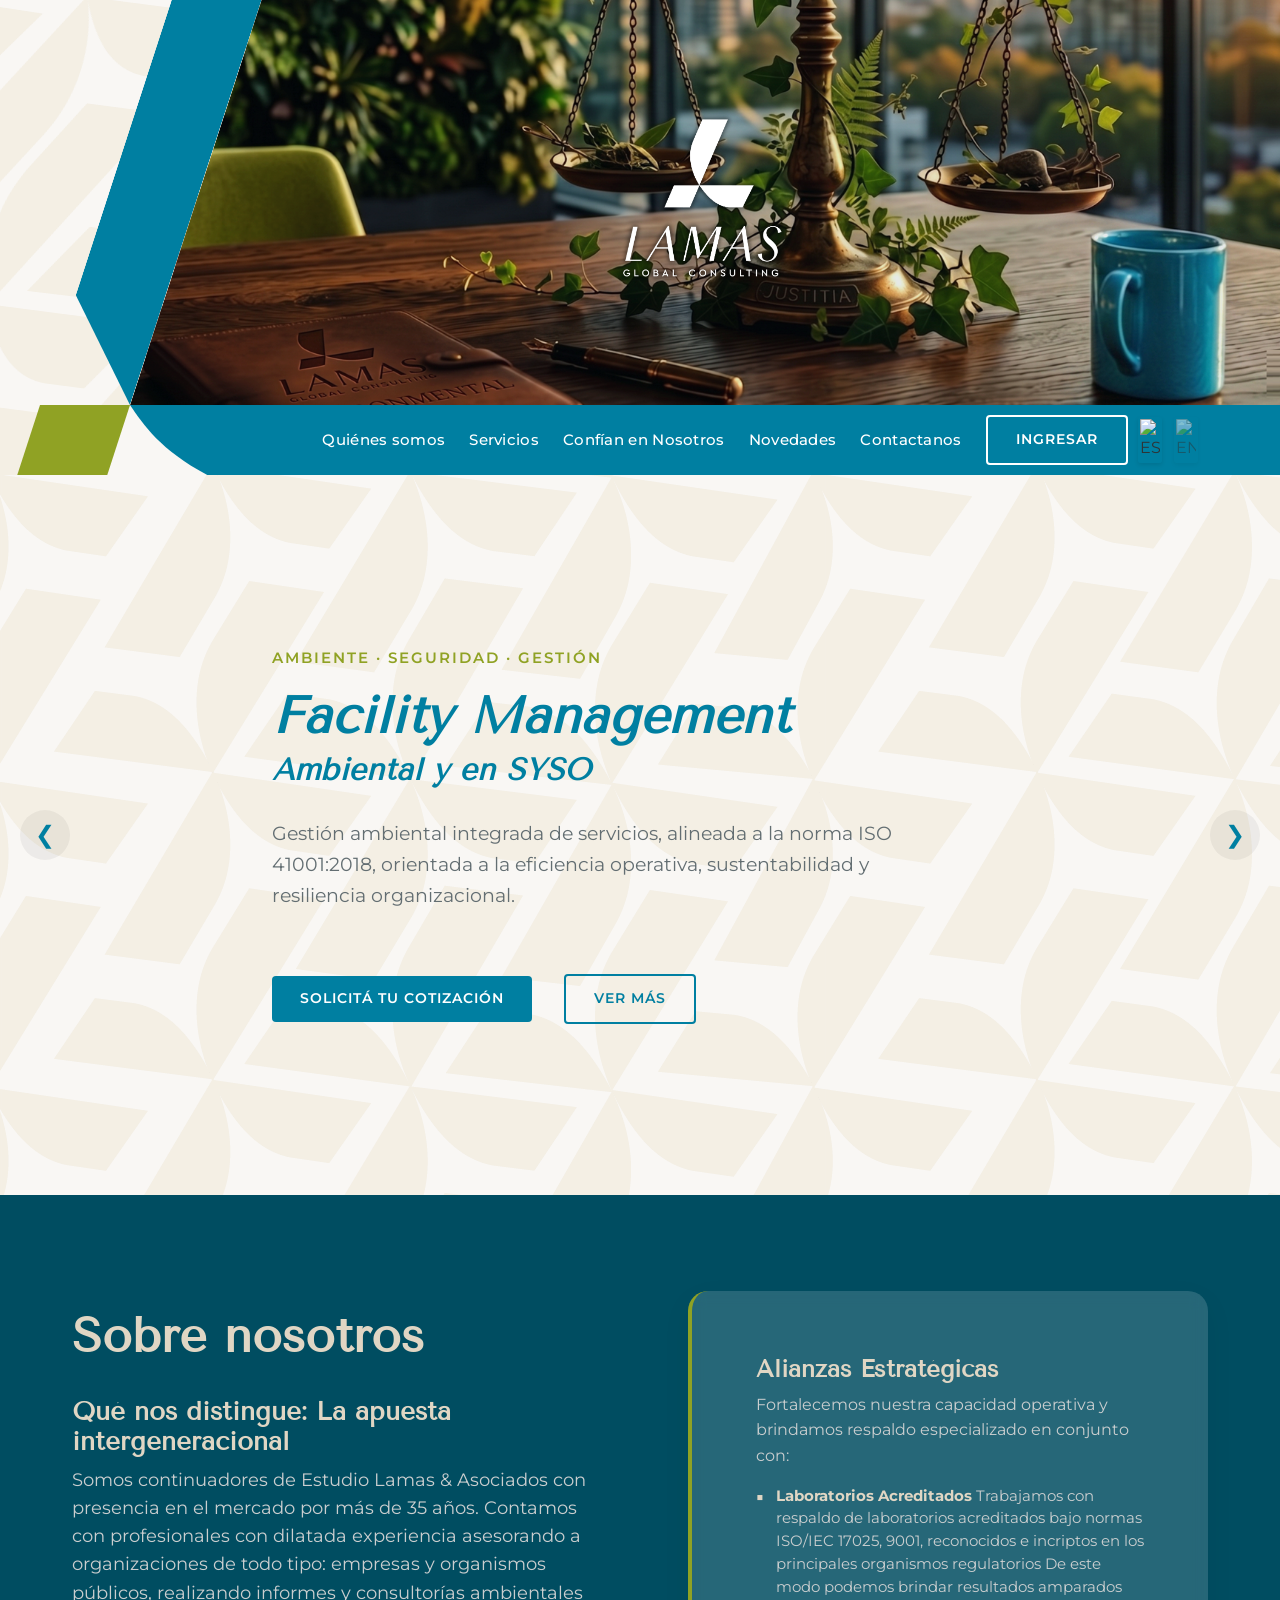
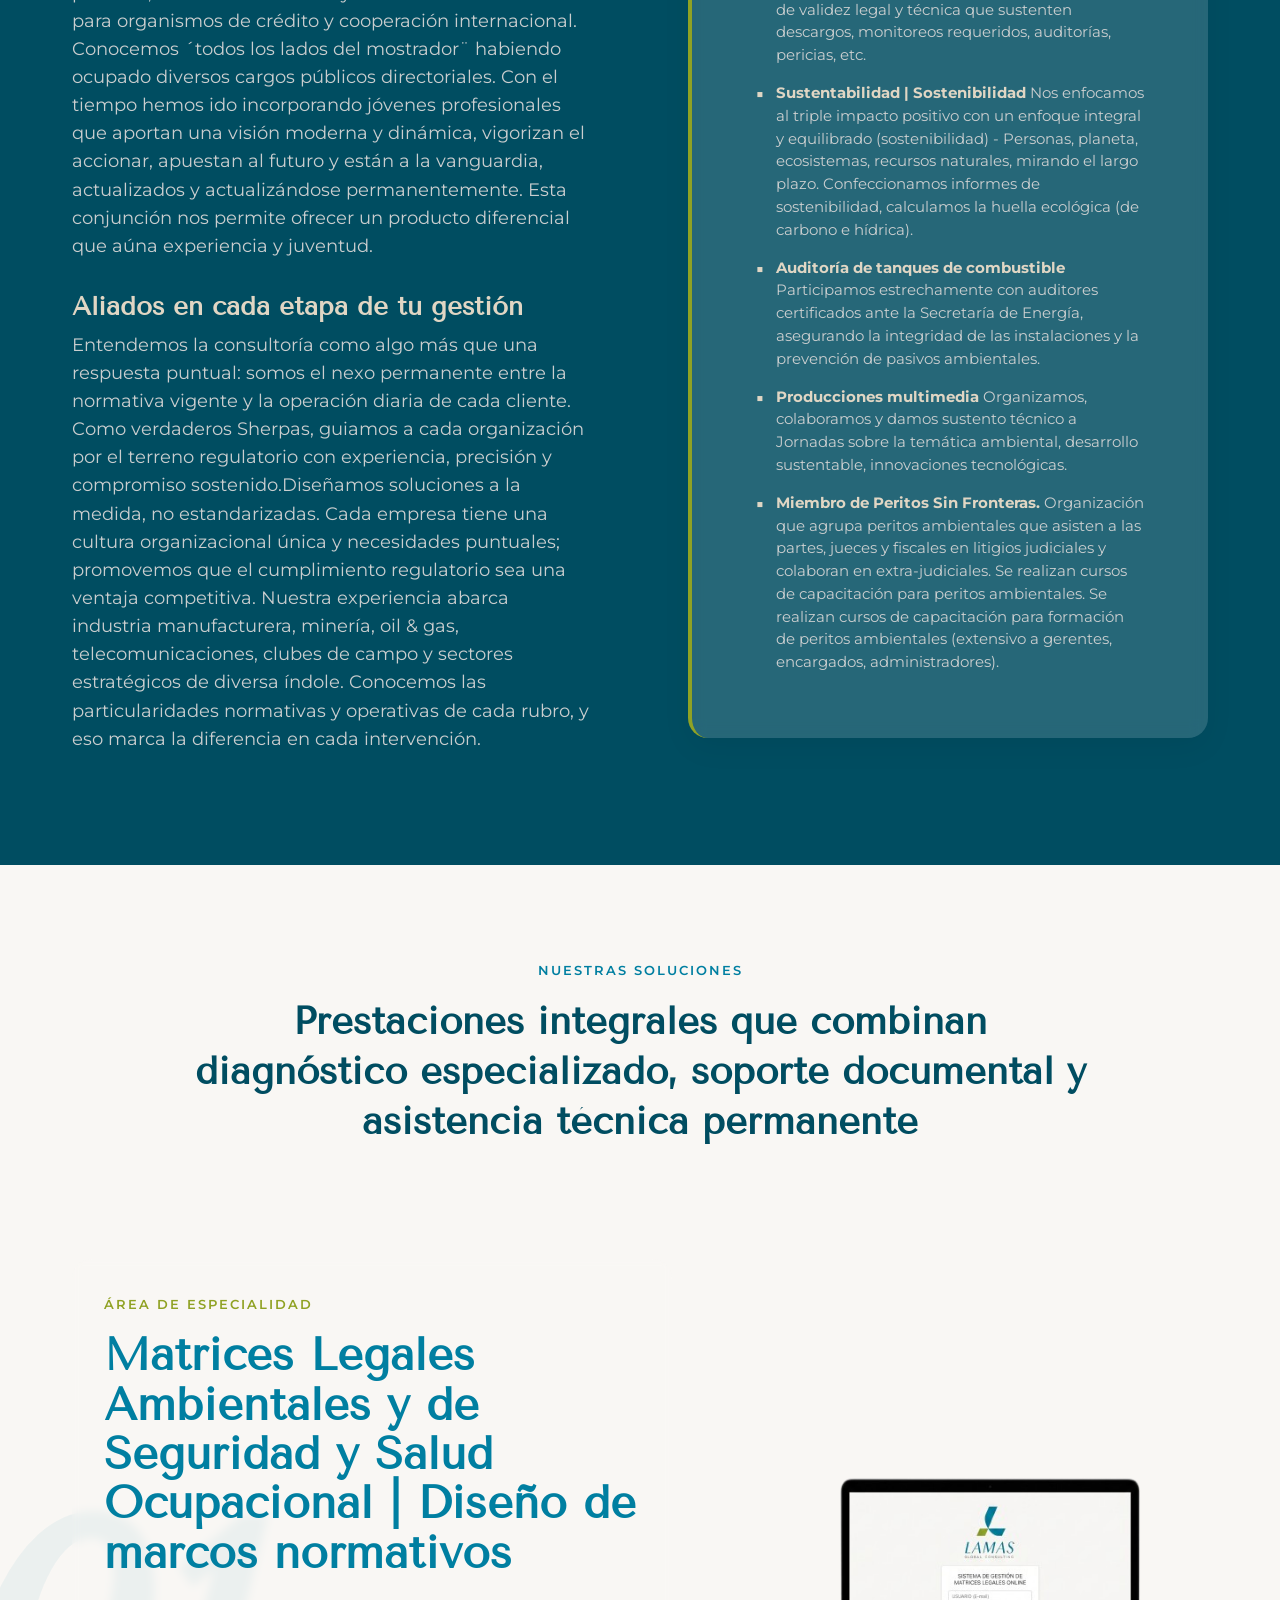
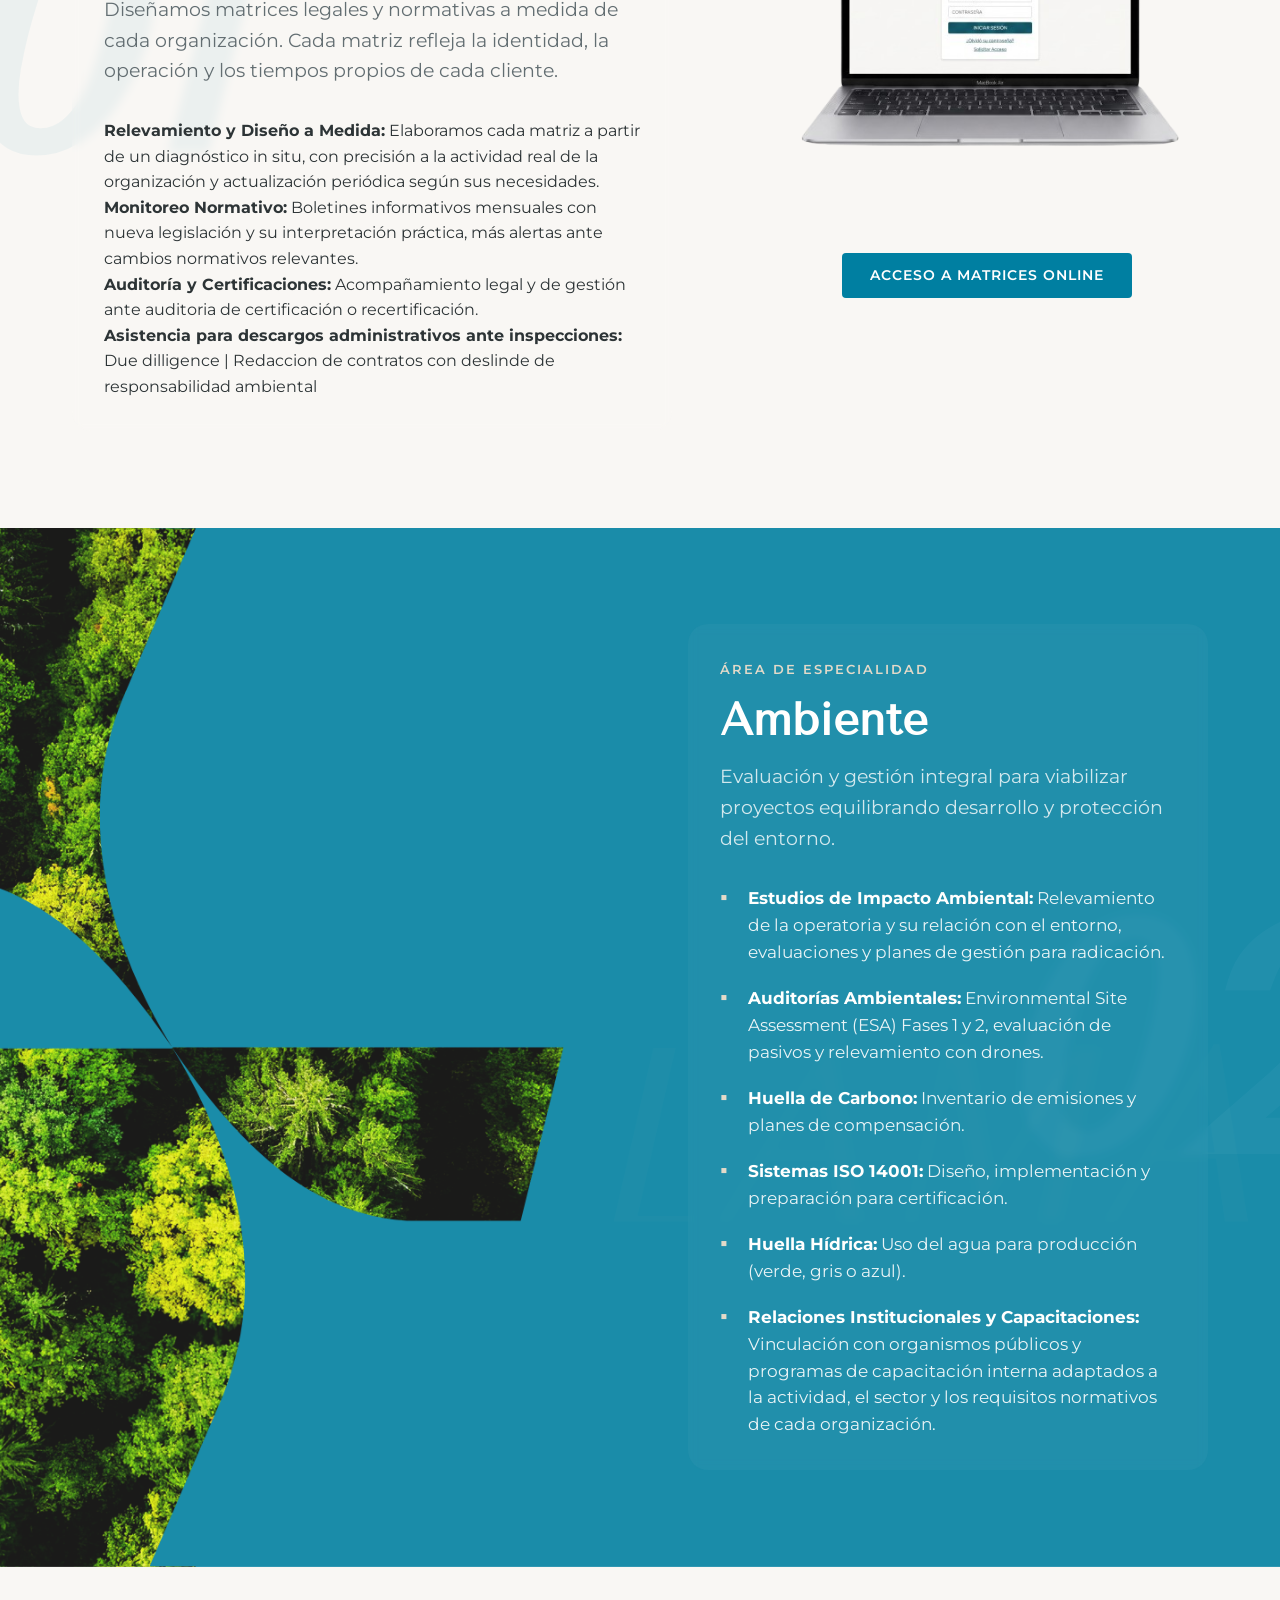
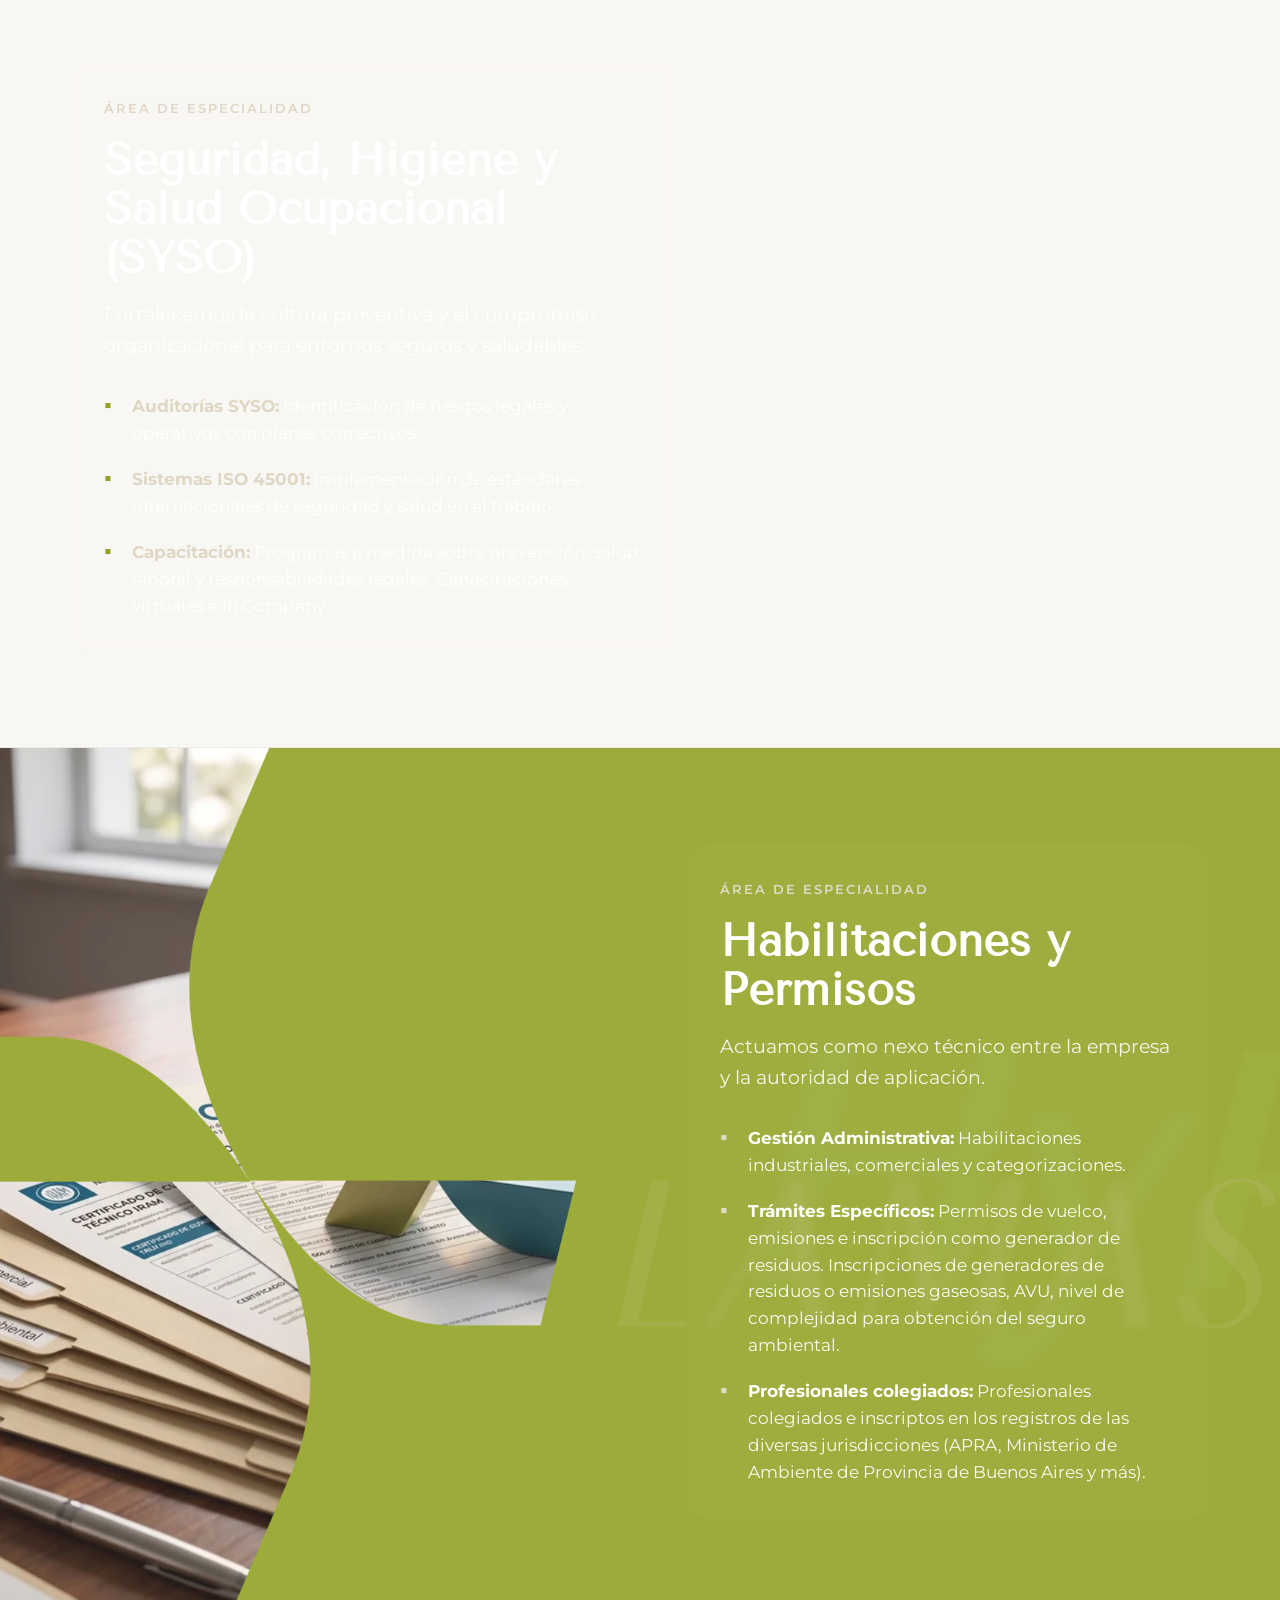
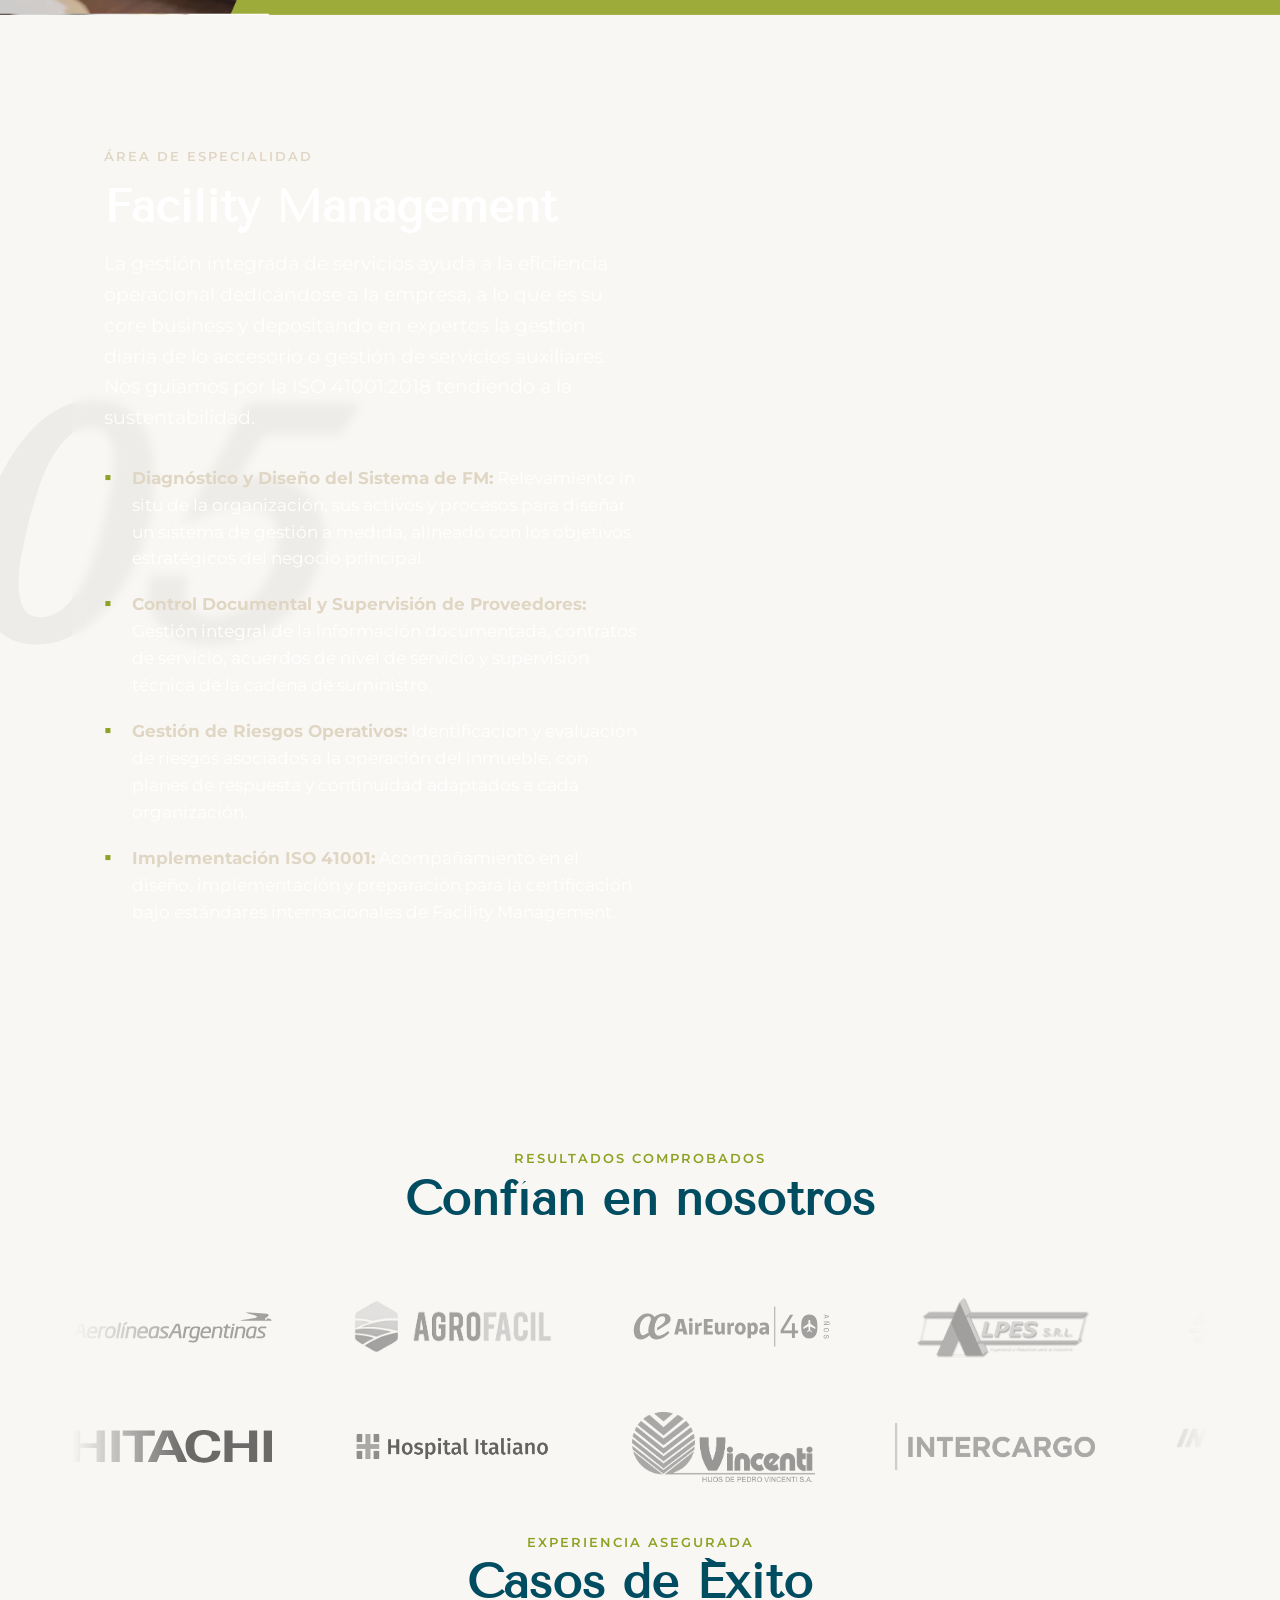
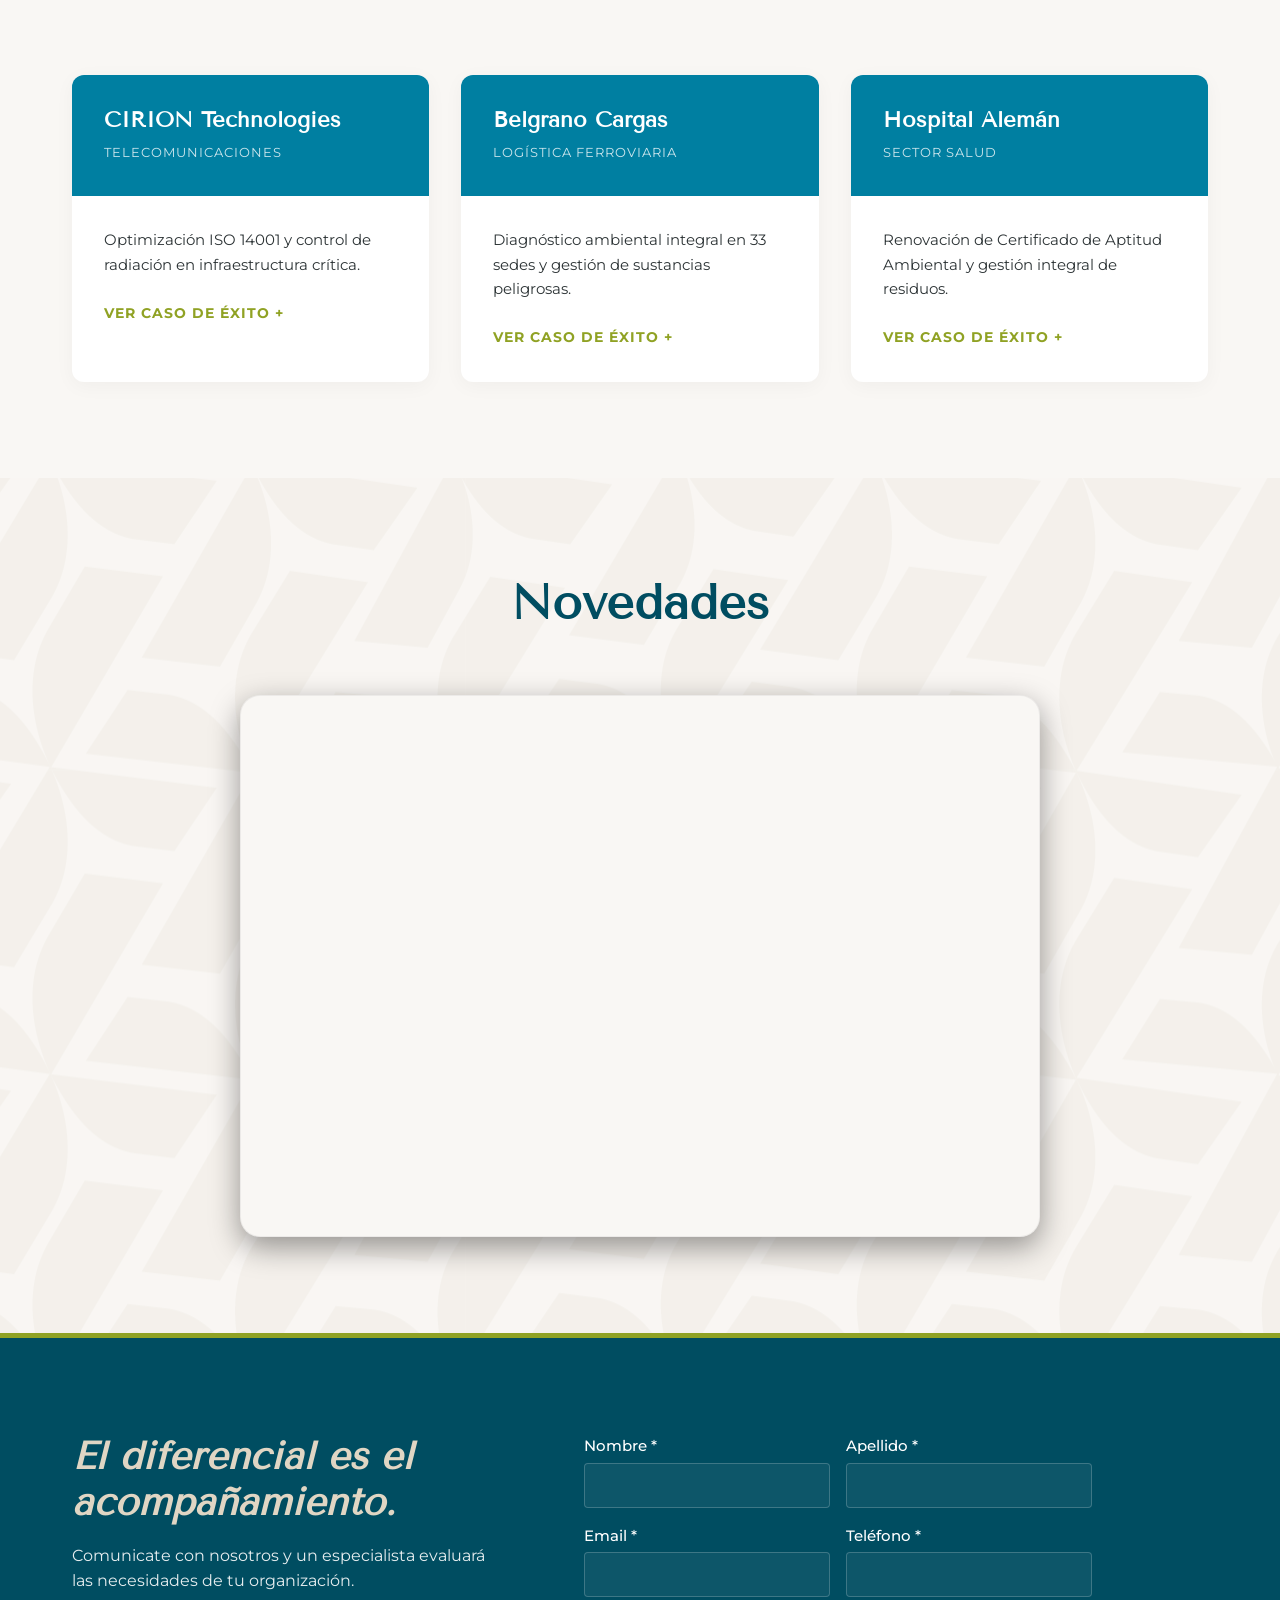
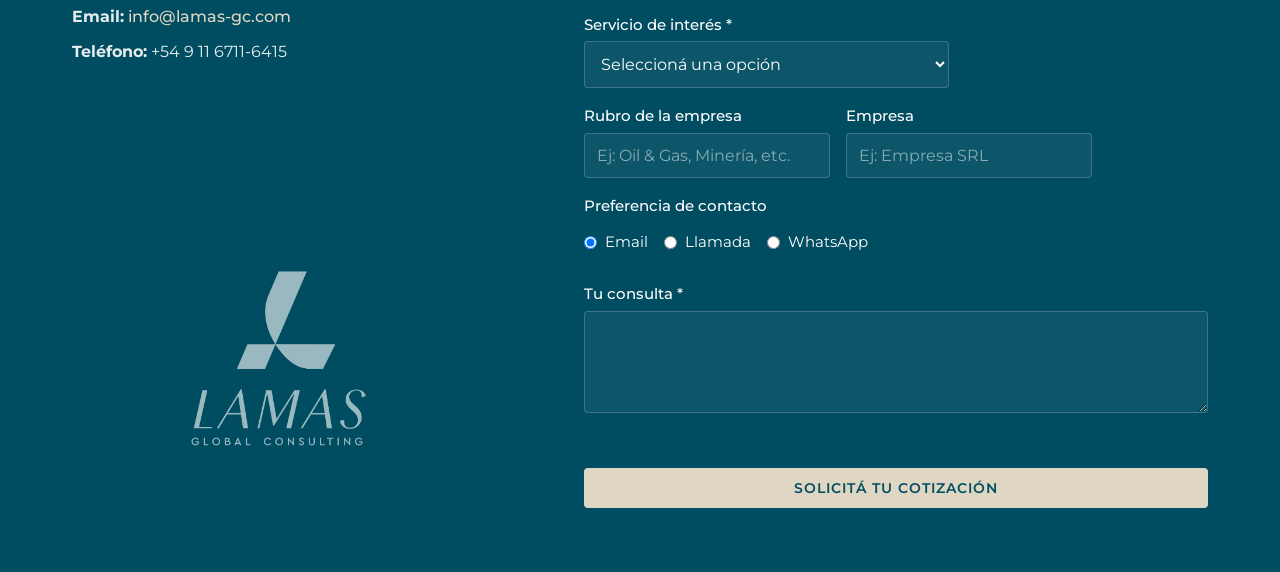
==== index.html @ 22d0a033 "Implementación linkedin" ====
<!DOCTYPE html>
<html lang="es-AR">
<head>
    <meta charset="UTF-8">
    <meta name="viewport" content="width=device-width, initial-scale=1.0">
    <meta name="description" content="Lamas Global Consulting. Soluciones ambientales, legales y de gestión a la medida de cada organización. Socio estratégico en cumplimiento normativo y sostenibilidad.">
    <link rel="canonical" href="https://lamas-gc.com/">
    
    <meta property="og:locale" content="es_AR" />
    <meta property="og:type" content="website" />
    <meta property="og:title" content="LGC | Ambiente, Seguridad Ocupacional y Gestión" />
    <meta property="og:description" content="Acompañamiento integral personalizado en sostenibilidad y cumplimiento legal con más de 30 años de trayectoria." />
    <meta property="og:url" content="https://lamas-gc.com/" />
    <meta property="og:site_name" content="Lamas Global Consulting" />
    <meta property="og:image" content="https://lamas-gc.com/assets/img/logos/logo_lgc.png" />
    
    <meta name="twitter:card" content="summary_large_image" />
    <meta name="twitter:title" content="LGC | Lamas Global Consulting" />
    <meta name="twitter:description" content="Consultoría experta en medio ambiente y seguridad industrial." />
    
    <script type="application/ld+json">
    {
      "@context": "https://schema.org",
      "@type": "ProfessionalService",
      "name": "LGC | Lamas Global Consulting",
      "url": "https://lamas-gc.com/",
      "logo": "https://lamas-gc.com/assets/img/logos/logo_lgc.png",
      "description": "Socio estratégico en cumplimiento normativo y sostenibilidad. Especialistas en matrices legales, ambiente y seguridad ocupacional.",
      "address": {
        "@type": "PostalAddress",
        "addressCountry": "AR"
      },
      "telephone": "+5491167116415",
      "contactPoint": {
        "@type": "ContactPoint",
        "telephone": "+5491167116415",
        "contactType": "customer service"
      }
    }
    </script>

    <title>LGC | Ambiente, Seguridad Ocupacional y Gestión</title>
    
    <link rel="preconnect" href="https://fonts.googleapis.com">
    <link rel="preconnect" href="https://fonts.gstatic.com" crossorigin>
    <link href="https://fonts.googleapis.com/css2?family=Montserrat:wght@300;400;500;600&family=Tenor+Sans&display=swap" rel="stylesheet">
    
    <link rel="stylesheet" href="assets/css/variables.css">
    <link rel="stylesheet" href="assets/css/style.css">
</head>
<body>

    <section class="lamas-hero-compo">
        <div class="brand-white-left"></div>
        <div class="brand-asta-blue"></div>
        
        <div class="hero-image-bg">
            <!-- Única imagen fija -->
            <div class="bg-slide" style="background-image: url('assets/img/bg/bg_new.png');"></div>
            <div class="hero-overlay"></div> 
        </div>
        <img src="assets/img/logos/logo_lgc_sombra.png" alt="LAMAS Logo" class="centered-logo">
    </section>

    <header class="header" id="header">
        <div class="header-blue-body"></div>
        <div class="container nav-container">
            <a href="#inicio" class="logo">
                <img src="assets/img/logos/logo_lgc.png" alt="Lamas Global Consulting" class="logo-img">
            </a>

            <button class="menu-toggle" aria-label="Abrir menú">
                <span></span>
                <span></span>
                <span></span>
            </button>
            
            <nav class="navbar">
                <ul class="nav-links">
                    <li><a href="#quienes-somos">Quiénes somos</a></li>
                    <li class="dropdown">
                        <a href="#servicios" class="dropdown-toggle">Servicios</a>
                        <ul class="dropdown-menu">
                            <li><a href="#srv-matrices">Matrices Legales</a></li>
                            <li><a href="#srv-ambiente">Ambiente</a></li>
                            <li><a href="#srv-seguridad">Seguridad, Higiene y Salud Ocupacional</a></li>
                            <li><a href="#srv-habilitaciones">Habilitaciones y Permisos</a></li>
                            <li><a href="#srv-facility">Facility Management</a></li>
                        </ul>
                    </li>
                    <li><a href="#casos-exito">Confían en Nosotros</a></li>
                    <li><a href="#novedades">Novedades</a></li>
                    <li><a href="#contacto" >Contactanos</a></li>
                    <li><a href="https://matrizonline.lamas-gc.com" target="_blank" class="btn-outline">Ingresar</a></li>
                    
                    <li class="mobile-volver"><button id="btn-cerrar-menu" class="btn-primary">VOLVER</button></li>
                </ul>
            </nav>
            <div class="lang-switcher">
                <a href="#" id="lang-es" class="active"><img src="https://flagcdn.com/w40/ar.png" alt="ES" width="24"></a>
                <a href="#" id="lang-en"><img src="https://flagcdn.com/w40/us.png" alt="EN" width="24"></a>
            </div>
        </div>
    </header>

    <div id="google_translate_element" style="display:none;"></div>

    <main>
        <section id="inicio" class="hero-slider-section">
            <div class="hero-split-layout">
                
                <div class="hero-slider-col">
                    <div class="slider-container" id="mainSlider">
                        
                        <div class="slide active">
                            <div class="container hero-content">
                                <p class="hero-subtitle">Ambiente · Seguridad · Gestión</p>
                                <h1 class="hero-title">Facility Management <span class="hero-title-sub">Ambiental y en SYSO</span></h1>
                                <p class="hero-text">Gestión ambiental integrada de servicios, alineada a la norma ISO 41001:2018, orientada a la eficiencia operativa, sustentabilidad y resiliencia organizacional.</p>
                                <div class="slider-actions">
                                    <a href="#contacto" class="btn-primary btn-quote-service" data-servicio="facility">Solicitá tu cotización</a>
                                    <a href="#srv-facility" class="btn-outline-light">Ver más</a>
                                </div>
                            </div>
                        </div>

                        <div class="slide">
                            <div class="container hero-content">
                                <p class="hero-subtitle">Sistemas Online</p>
                                <h2 class="hero-title">Matrices Legales Dinámicas</h2>
                                <p class="hero-text">Transformamos el cumplimiento normativo en una gestión clara con alertas y reportes.</p>
                                <div class="slider-actions">
                                    <a href="#contacto" class="btn-primary btn-quote-service" data-servicio="matrices">Solicitá tu cotización</a>
                                    <a href="#srv-matrices" class="btn-outline-light">Ver más</a>
                                    <a href="https://matrizonline.lamas-gc.com" target="_blank" class="btn-outline">Ingresar</a>
                                </div>
                            </div>
                        </div>

                        <div class="slide">
                            <div class="container hero-content">
                                <p class="hero-subtitle">Sostenibilidad Estratégica</p>
                                <h2 class="hero-title">Gestión Ambiental Integral</h2>
                                <p class="hero-text">Viabilizamos proyectos equilibrando el desarrollo industrial y la protección del entorno.</p>
                                <div class="slider-actions">
                                    <a href="#contacto" class="btn-primary btn-quote-service" data-servicio="ambiente">Solicitá tu cotización</a>
                                    <a href="#srv-ambiente" class="btn-outline-light">Ver más</a>
                                </div>
                            </div>
                        </div>

                        <div class="slide">
                            <div class="container hero-content">
                                <p class="hero-subtitle">Prevención y Control</p>
                                <h2 class="hero-title">Seguridad, Higiene y Salud Ocupacional</h2>
                                <p class="hero-text">Fortalecemos la cultura preventiva y el compromiso organizacional promoviendo entornos seguros.</p>
                                <div class="slider-actions">
                                    <a href="#contacto" class="btn-primary btn-quote-service" data-servicio="seguridad">Solicitá tu cotización</a>
                                    <a href="#srv-seguridad" class="btn-outline-light">Ver más</a>
                                </div>
                            </div>
                        </div>

                        <div class="slide">
                            <div class="container hero-content">
                                <p class="hero-subtitle">Operatividad Continua</p>
                                <h2 class="hero-title">Habilitaciones y Permisos</h2>
                                <p class="hero-text">Con foco en la seguridad jurídica, actuamos como nexo técnico experto ante las autoridades de aplicación.</p>
                                <div class="slider-actions">
                                    <a href="#contacto" class="btn-primary btn-quote-service" data-servicio="habilitaciones">Solicitá tu cotización</a>
                                    <a href="#srv-habilitaciones" class="btn-outline-light">Ver más</a>
                                </div>
                            </div>
                        </div>

                    </div>
                    
                    <button class="slider-btn prev" aria-label="Anterior">&#10094;</button>
                    <button class="slider-btn next" aria-label="Siguiente">&#10095;</button>
                    <div class="slider-dots"></div>
                </div>

                <div class="hero-image-col">
                    <img src="assets/img/design/slide.png" alt="Diseño Integrado LGC" class="hero-side-img">
                </div>

            </div>
        </section>

        <section id="quienes-somos" class="about">
            <div class="container about-grid">
                
                <div class="about-text">
                    <span class="section-tag"></span>
                    <h2 class="section-title" style="margin-bottom: var(--space-md); text-align: left;">Sobre nosotros</h2>
                    
                    <h3 class="about-subtitle">Qué nos distingue: La apuesta intergeneracional</h3>
                    <p>Somos continuadores de Estudio Lamas & Asociados con presencia en el mercado por más de 35 años. Contamos con profesionales con dilatada experiencia asesorando a organizaciones de todo tipo: empresas y organismos públicos, realizando informes y consultorías ambientales para organismos de crédito y cooperación internacional. Conocemos ´todos los lados del mostrador¨ habiendo ocupado diversos cargos públicos directoriales. 
                    Con el tiempo hemos ido incorporando jóvenes profesionales que aportan una visión moderna y dinámica, vigorizan el accionar, apuestan al futuro y están a la vanguardia, actualizados y actualizándose permanentemente.
                    Esta conjunción nos permite ofrecer un producto diferencial que aúna experiencia y juventud.
                    </p>
                    
                    <h3 class="about-subtitle" style="margin-top: var(--space-md);">Aliados en cada etapa de tu gestión</h3>
                    <p>Entendemos la consultoría como algo más que una respuesta puntual: somos el nexo permanente entre la normativa vigente y la operación diaria de cada cliente. Como verdaderos Sherpas, guiamos a cada organización por el terreno regulatorio con experiencia, precisión y compromiso sostenido.Diseñamos soluciones a la medida, no estandarizadas. Cada empresa tiene una cultura organizacional única y necesidades puntuales; promovemos que el cumplimiento regulatorio sea una ventaja competitiva.
                    Nuestra experiencia abarca industria manufacturera, minería, oil & gas, telecomunicaciones, clubes de campo y sectores estratégicos de diversa índole. Conocemos las particularidades normativas y operativas de cada rubro, y eso marca la diferencia en cada intervención.
                    </p>
                </div>
                <div class="about-alianzas reveal-up" style="margin-top: 0;">
                    <h3>Alianzas Estratégicas</h3>
                    <p class="text-muted">Fortalecemos nuestra capacidad operativa y brindamos respaldo especializado en conjunto con:</p>
                    <ul class="alianzas-grid">
                        <li><strong>Laboratorios Acreditados</strong> Trabajamos con respaldo de laboratorios acreditados bajo normas ISO/IEC 17025, 9001, reconocidos e incriptos en los principales organismos regulatorios De este modo podemos brindar resultados amparados de validez legal y técnica que sustenten descargos, monitoreos requeridos, auditorías, pericias, etc.</li>
                        <li><strong>Sustentabilidad | Sostenibilidad</strong> Nos enfocamos al triple impacto positivo con un enfoque integral y equilibrado (sostenibilidad) - Personas, planeta, ecosistemas, recursos naturales, mirando el largo plazo.
                        Confeccionamos informes de sostenibilidad, calculamos la huella ecológica (de carbono e hídrica).
                        </li>
                        <li><strong>Auditoría de tanques de combustible</strong> Participamos estrechamente con auditores certificados ante la Secretaría de Energía, asegurando la integridad de las instalaciones y la prevención de pasivos ambientales.</li>
                        <li><strong>Producciones multimedia </strong> Organizamos, colaboramos y damos sustento técnico a Jornadas sobre la temática ambiental, desarrollo sustentable, innovaciones tecnológicas.</li>
                        <li><strong>Miembro de Peritos Sin Fronteras. </strong> Organización que agrupa peritos ambientales que asisten a las partes, jueces y fiscales en litigios judiciales y colaboran en extra-judiciales. Se realizan cursos de capacitación para peritos ambientales. Se realizan cursos de capacitación para formación de peritos ambientales (extensivo a gerentes, encargados, administradores).</li>
                    </ul>
                </div>
            </div>
        </section>

        <section id="servicios" class="services-showcase">
            
            <div class="container services-intro text-center">
                <span class="section-tag">Nuestras Soluciones</span>
                <h2 class="services-main-title">Prestaciones integrales que combinan diagnóstico especializado, soporte documental y asistencia técnica permanente</h2>
            </div>

            <div id="srv-matrices" class="showcase-block theme-light">
                <div class="showcase-bg-number" aria-hidden="true">01</div>
                <div class="container showcase-grid">
                    <div class="showcase-content reveal-left">
                        <span class="showcase-tag">Área de especialidad</span>
                        <h3 class="showcase-title">Matrices Legales Ambientales y de Seguridad y Salud Ocupacional | Diseño de marcos normativos</h3>
                        <p class="showcase-desc">Diseñamos matrices legales y normativas a medida de cada organización. Cada matriz refleja la identidad, la operación y los tiempos propios de cada cliente.</p>
                        <ul class="service-features" style="list-style: none; padding-left: 0;">
                            <li><strong>Relevamiento y Diseño a Medida:</strong> Elaboramos cada matriz a partir de un diagnóstico in situ, con precisión a la actividad real de la organización y actualización periódica según sus necesidades.</li>
                            <li><strong>Monitoreo Normativo:</strong> Boletines informativos mensuales con nueva legislación y su interpretación práctica, más alertas ante cambios normativos relevantes.</li>
                            <li><strong>Auditoría y Certificaciones:</strong> Acompañamiento legal y de gestión ante auditoria de certificación o recertificación.</li>
                            <li><strong>Asistencia para descargos administrativos ante inspecciones:</strong> Due dilligence | Redaccion de contratos con deslinde de responsabilidad ambiental</li>
                        </ul>
                    </div>

                    <div class="showcase-visual reveal-right">
                        <img src="assets/img/design/bg_matrices.png" alt="Matrices Legales Digitales" class="matrices-side-img">
                        <a href="https://matrizonline.lamas-gc.com" target="_blank" class="btn-primary" style="width: fit-content;">Acceso a Matrices Online</a>
                    </div>
                </div>
            </div>

            <div id="srv-ambiente" class="showcase-block theme-primary">
                <div class="showcase-bg-number" aria-hidden="true">02</div>
                <div class="container showcase-grid">
                    
                    <div class="showcase-visual reveal-left">
                    </div>

                    <div class="showcase-content reveal-right">
                        <span class="showcase-tag">Área de especialidad</span>
                        <h3 class="showcase-title">Ambiente</h3>
                        <p class="showcase-desc">Evaluación y gestión integral para viabilizar proyectos equilibrando desarrollo y protección del entorno.</p>
                        <ul class="showcase-features">
                            <li><strong>Estudios de Impacto Ambiental:</strong> Relevamiento de la operatoria y su relación con el entorno, evaluaciones y planes de gestión para radicación.</li>
                            <li><strong>Auditorías Ambientales:</strong> Environmental Site Assessment (ESA) Fases 1 y 2, evaluación de pasivos y relevamiento con drones.</li>
                            <li><strong>Huella de Carbono:</strong> Inventario de emisiones y planes de compensación.</li>
                            <li><strong>Sistemas ISO 14001:</strong> Diseño, implementación y preparación para certificación.</li>
                            <li><strong>Huella Hídrica:</strong> Uso del agua para producción (verde, gris o azul).</li>
                            <li><strong>Relaciones Institucionales y Capacitaciones:</strong> Vinculación con organismos públicos y programas de capacitación interna adaptados a la actividad, el sector y los requisitos normativos de cada organización.</li>
                        </ul>
                    </div>

                </div>
            </div>

            <div id="srv-seguridad" class="showcase-block theme-tostado">
                <div class="showcase-bg-number" aria-hidden="true">03</div>
                <div class="container showcase-grid">
                    <div class="showcase-content">
                        <span class="showcase-tag">Área de especialidad</span>
                        <h3 class="showcase-title">Seguridad, Higiene y Salud Ocupacional (SYSO)</h3>
                        <p class="showcase-desc">Fortalecemos la cultura preventiva y el compromiso organizacional para entornos seguros y saludables.</p>
                        <ul class="showcase-features">
                            <li><strong>Auditorías SYSO:</strong> Identificación de riesgos legales y operativos con planes correctivos.</li>
                            <li><strong>Sistemas ISO 45001:</strong> Implementación de estándares internacionales de seguridad y salud en el trabajo.</li>
                            <li><strong>Capacitación:</strong> Programas a medida sobre prevención, salud laboral y responsabilidades legales. Capacitaciones virtuales e In Company.</li>
                        </ul>
                    </div>
                </div>
            </div>

            <div id="srv-habilitaciones" class="showcase-block theme-accent">
                <div class="showcase-bg-number" aria-hidden="true">HyP</div>
                <div class="container showcase-grid">
                    
                    <div class="showcase-visual reveal-left">
                    </div>

                    <div class="showcase-content reveal-right">
                        <span class="showcase-tag">Área de especialidad</span>
                        <h3 class="showcase-title">Habilitaciones y Permisos</h3>
                        <p class="showcase-desc">Actuamos como nexo técnico entre la empresa y la autoridad de aplicación.</p>
                        <ul class="showcase-features">
                            <li><strong>Gestión Administrativa:</strong> Habilitaciones industriales, comerciales y categorizaciones.</li>
                            <li><strong>Trámites Específicos:</strong> Permisos de vuelco, emisiones e inscripción como generador de residuos. Inscripciones de generadores de residuos o emisiones gaseosas, AVU, nivel de complejidad para obtención del seguro ambiental.</li>
                            <li><strong>Profesionales colegiados:</strong> Profesionales colegiados e inscriptos en los registros de las diversas jurisdicciones (APRA, Ministerio de Ambiente de Provincia de Buenos Aires y más).</li>
                        </ul>
                    </div>

                </div>
            </div>

            <div id="srv-facility" class="showcase-block theme-dark">
                <div class="showcase-bg-number" aria-hidden="true">05</div>
                <div class="container showcase-grid">
                    
                    <div class="showcase-content reveal-left">
                        <span class="showcase-tag">Área de especialidad</span>
                        <h3 class="showcase-title">Facility Management</h3>
                        <p class="showcase-desc">La gestión integrada de servicios ayuda a la eficiencia operacional dedicándose a la empresa, a lo que es su core business y depositando en expertos la gestión diaria de lo accesorio o gestión de servicios auxiliares. Nos guiamos por la ISO 41001:2018 tendiendo a la sustentabilidad.</p>
                        <ul class="showcase-features">
                            <li><strong>Diagnóstico y Diseño del Sistema de FM:</strong> Relevamiento in situ de la organización, sus activos y procesos para diseñar un sistema de gestión a medida, alineado con los objetivos estratégicos del negocio principal.</li>
                            <li><strong>Control Documental y Supervisión de Proveedores:</strong> Gestión integral de la información documentada, contratos de servicio, acuerdos de nivel de servicio y supervisión técnica de la cadena de suministro.</li>
                            <li><strong>Gestión de Riesgos Operativos:</strong> Identificación y evaluación de riesgos asociados a la operación del inmueble, con planes de respuesta y continuidad adaptados a cada organización.</li>
                            <li><strong>Implementación ISO 41001:</strong> Acompañamiento en el diseño, implementación y preparación para la certificación bajo estándares internacionales de Facility Management.</li>
                        </ul>
                    </div>

                    <div class="showcase-visual reveal-right">
                        </div>
                </div>
            </div>

        </section>

        <section id="casos-exito" class="success">
            <div class="container">
                <span class="section-tag text-center" style="margin-bottom: 0;">Resultados Comprobados</span>
                <h2 class="section-title text-center">Confían en nosotros</h2>
                
                <div class="clients-slider-wrapper">
                    
                    <div class="clients-track track-left">
                        <img src="assets/img/logos/logo_aerolineas.svg" alt="Aerolíneas Argentinas" loading="lazy">
                        <img src="assets/img/logos/logo_agrofacil.png" alt="Agrofacil" loading="lazy">
                        <img src="assets/img/logos/logo_aireuropa.svg" alt="Air Europa" loading="lazy">
                        <img src="assets/img/logos/logo_alpes.png" alt="Alpes" loading="lazy">
                        <img src="assets/img/logos/logo_aquatherm.png" alt="Aquatherm" loading="lazy">
                        <img src="assets/img/logos/logo_arcodisa.png" alt="Arcodisa" loading="lazy">
                        <img src="assets/img/logos/logo_arredo.png" alt="Arredo" loading="lazy">
                        <img src="assets/img/logos/logo_baisur.png" alt="Baisur" loading="lazy">
                        <img src="assets/img/logos/logo_bancocomafi.png" alt="Banco Comafi" loading="lazy">
                        <img src="assets/img/logos/logo_belgranocargas.gif" alt="Belgrano Cargas" loading="lazy">
                        <img src="assets/img/logos/logo_camaraarbitral.png" alt="Cámara Arbitral" loading="lazy">
                        <img src="assets/img/logos/logo_cassara.svg" alt="Cassará" loading="lazy">
                        <img src="assets/img/logos/logo_cementosavellaneda.svg" alt="Cementos Avellaneda" loading="lazy">
                        <img src="assets/img/logos/logo_cirion.svg" alt="Cirion" loading="lazy">
                        <img src="assets/img/logos/logo_clubcampoelmoro.png" alt="Club Campo El Moro" loading="lazy">
                        <img src="assets/img/logos/logo_cooprogetti.png" alt="Cooprogetti" loading="lazy">
                        <img src="assets/img/logos/logo_cushman.png" alt="Cushman & Wakefield" loading="lazy">
                        <img src="assets/img/logos/logo_dibert.png" alt="Dibert" loading="lazy">
                        <img src="assets/img/logos/logo_dm.png" alt="DM" loading="lazy">
                        <img src="assets/img/logos/logo_ehs.png" alt="EHS" loading="lazy">
                        <img src="assets/img/logos/logo_embusa.png" alt="Embajada de USA" loading="lazy">
                        <img src="assets/img/logos/logo_frigocarne.png" alt="Frigocarne" loading="lazy">
                        <img src="assets/img/logos/logo_frigorp.png" alt="Frigorífico Rioplatense" loading="lazy">
                        <img src="assets/img/logos/logo_globenet.png" alt="Globenet" loading="lazy">
                        <img src="assets/img/logos/logo_gpenaflor.png" alt="Grupo Peñaflor" loading="lazy">
                        <img src="assets/img/logos/logo_greener.png" alt="Greener" loading="lazy">
                        <img src="assets/img/logos/logo_haleman.svg" alt="Hospital Alemán" loading="lazy">
                        <img src="assets/img/logos/logo_haustralis.png" alt="Hotel Australis" loading="lazy">
                        <img src="assets/img/logos/logo_hdavinci.png" alt="Hotel Da Vinci" loading="lazy">
                        <img src="assets/img/logos/logo_heiltrailer.png" alt="Heil Trailer" loading="lazy">
                        
                        <img src="assets/img/logos/logo_aerolineas.svg" alt="Aerolíneas Argentinas" loading="lazy">
                        <img src="assets/img/logos/logo_agrofacil.png" alt="Agrofacil" loading="lazy">
                        <img src="assets/img/logos/logo_aireuropa.svg" alt="Air Europa" loading="lazy">
                        <img src="assets/img/logos/logo_alpes.png" alt="Alpes" loading="lazy">
                        <img src="assets/img/logos/logo_aquatherm.png" alt="Aquatherm" loading="lazy">
                        <img src="assets/img/logos/logo_arcodisa.png" alt="Arcodisa" loading="lazy">
                        <img src="assets/img/logos/logo_arredo.png" alt="Arredo" loading="lazy">
                        <img src="assets/img/logos/logo_baisur.png" alt="Baisur" loading="lazy">
                        <img src="assets/img/logos/logo_bancocomafi.png" alt="Banco Comafi" loading="lazy">
                        <img src="assets/img/logos/logo_belgranocargas.gif" alt="Belgrano Cargas" loading="lazy">
                        <img src="assets/img/logos/logo_camaraarbitral.png" alt="Cámara Arbitral" loading="lazy">
                        <img src="assets/img/logos/logo_cassara.svg" alt="Cassará" loading="lazy">
                        <img src="assets/img/logos/logo_cementosavellaneda.svg" alt="Cementos Avellaneda" loading="lazy">
                        <img src="assets/img/logos/logo_cirion.svg" alt="Cirion" loading="lazy">
                        <img src="assets/img/logos/logo_clubcampoelmoro.png" alt="Club Campo El Moro" loading="lazy">
                        <img src="assets/img/logos/logo_cooprogetti.png" alt="Cooprogetti" loading="lazy">
                        <img src="assets/img/logos/logo_cushman.png" alt="Cushman & Wakefield" loading="lazy">
                        <img src="assets/img/logos/logo_dibert.png" alt="Dibert" loading="lazy">
                        <img src="assets/img/logos/logo_dm.png" alt="DM" loading="lazy">
                        <img src="assets/img/logos/logo_ehs.png" alt="EHS" loading="lazy">
                        <img src="assets/img/logos/logo_embusa.png" alt="Embajada de USA" loading="lazy">
                        <img src="assets/img/logos/logo_frigocarne.png" alt="Frigocarne" loading="lazy">
                        <img src="assets/img/logos/logo_frigorp.png" alt="Frigorífico Rioplatense" loading="lazy">
                        <img src="assets/img/logos/logo_globenet.png" alt="Globenet" loading="lazy">
                        <img src="assets/img/logos/logo_gpenaflor.png" alt="Grupo Peñaflor" loading="lazy">
                        <img src="assets/img/logos/logo_greener.png" alt="Greener" loading="lazy">
                        <img src="assets/img/logos/logo_haleman.svg" alt="Hospital Alemán" loading="lazy">
                        <img src="assets/img/logos/logo_haustralis.png" alt="Hotel Australis" loading="lazy">
                        <img src="assets/img/logos/logo_hdavinci.png" alt="Hotel Da Vinci" loading="lazy">
                        <img src="assets/img/logos/logo_heiltrailer.png" alt="Heil Trailer" loading="lazy">
                    </div>

                    <div class="clients-track track-right">
                        <img src="assets/img/logos/logo_hitachi.svg" alt="Hitachi" loading="lazy">
                        <img src="assets/img/logos/logo_hitaliano.png" alt="Hospital Italiano" loading="lazy">
                        <img src="assets/img/logos/logo_hpv.png" alt="HPV" loading="lazy">
                        <img src="assets/img/logos/logo_intercargo.png" alt="Intercargo" loading="lazy">
                        <img src="assets/img/logos/logo_interfarma.png" alt="Interfarma" loading="lazy">
                        <img src="assets/img/logos/logo_javifer.png" alt="Javifer" loading="lazy">
                        <img src="assets/img/logos/logo_lanin.png" alt="Lanin" loading="lazy">
                        <img src="assets/img/logos/logo_laoctava.png" alt="La Octava" loading="lazy">
                        <img src="assets/img/logos/logo_lapompeya.png" alt="La Pompeya" loading="lazy">
                        <img src="assets/img/logos/logo_liberline.png" alt="Liberline" loading="lazy">
                        <img src="assets/img/logos/logo_maxpinturas.png" alt="Max Pinturas" loading="lazy">
                        <img src="assets/img/logos/logo_metropol.svg" alt="Metropol" loading="lazy">
                        <img src="assets/img/logos/logo_mostaza.png" alt="Mostaza" loading="lazy">
                        <img src="assets/img/logos/logo_motomel.png" alt="Motomel" loading="lazy">
                        <img src="assets/img/logos/logo_personal.svg" alt="Personal" loading="lazy">
                        <img src="assets/img/logos/logo_picanuelas.png" alt="Parque Ind Cañuelas" loading="lazy">
                        <img src="assets/img/logos/logo_pintlogistics.png" alt="Point Logistics" loading="lazy">
                        <img src="assets/img/logos/logo_prohygiene.svg" alt="Prohygiene" loading="lazy">
                        <img src="assets/img/logos/logo_puertonizuc.png" alt="Puerto Nizuc" loading="lazy">
                        <img src="assets/img/logos/logo_sap.svg" alt="SAP" loading="lazy">
                        <img src="assets/img/logos/logo_southex.png" alt="Southex" loading="lazy">
                        <img src="assets/img/logos/logo_tetrapak.png" alt="Tetrapak" loading="lazy">
                        <img src="assets/img/logos/logo_torneos.png" alt="Torneos" loading="lazy">
                        <img src="assets/img/logos/logo_torresdelsur.png" alt="Torres del Sur" loading="lazy">
                        <img src="assets/img/logos/logo_treslomas.png" alt="Tres Lomas" loading="lazy">
                        <img src="assets/img/logos/logo_valo.svg" alt="Banco de Valores" loading="lazy">
                        <img src="assets/img/logos/logo_vtal.png" alt="VTAL" loading="lazy">
                        <img src="assets/img/logos/logo_wurth.svg" alt="Wurth" loading="lazy">
                        <img src="assets/img/logos/logo_ypfluz.png" alt="YPF Luz" loading="lazy">

                        <img src="assets/img/logos/logo_hitachi.svg" alt="Hitachi" loading="lazy">
                        <img src="assets/img/logos/logo_hitaliano.png" alt="Hospital Italiano" loading="lazy">
                        <img src="assets/img/logos/logo_hpv.png" alt="HPV" loading="lazy">
                        <img src="assets/img/logos/logo_intercargo.png" alt="Intercargo" loading="lazy">
                        <img src="assets/img/logos/logo_interfarma.png" alt="Interfarma" loading="lazy">
                        <img src="assets/img/logos/logo_javifer.png" alt="Javifer" loading="lazy">
                        <img src="assets/img/logos/logo_lanin.png" alt="Lanin" loading="lazy">
                        <img src="assets/img/logos/logo_laoctava.png" alt="La Octava" loading="lazy">
                        <img src="assets/img/logos/logo_lapompeya.png" alt="La Pompeya" loading="lazy">
                        <img src="assets/img/logos/logo_liberline.png" alt="Liberline" loading="lazy">
                        <img src="assets/img/logos/logo_maxpinturas.png" alt="Max Pinturas" loading="lazy">
                        <img src="assets/img/logos/logo_metropol.svg" alt="Metropol" loading="lazy">
                        <img src="assets/img/logos/logo_mostaza.png" alt="Mostaza" loading="lazy">
                        <img src="assets/img/logos/logo_motomel.png" alt="Motomel" loading="lazy">
                        <img src="assets/img/logos/logo_personal.svg" alt="Personal" loading="lazy">
                        <img src="assets/img/logos/logo_picanuelas.png" alt="Parque Ind Cañuelas" loading="lazy">
                        <img src="assets/img/logos/logo_pintlogistics.png" alt="Point Logistics" loading="lazy">
                        <img src="assets/img/logos/logo_prohygiene.svg" alt="Prohygiene" loading="lazy">
                        <img src="assets/img/logos/logo_puertonizuc.png" alt="Puerto Nizuc" loading="lazy">
                        <img src="assets/img/logos/logo_sap.svg" alt="SAP" loading="lazy">
                        <img src="assets/img/logos/logo_southex.png" alt="Southex" loading="lazy">
                        <img src="assets/img/logos/logo_tetrapak.png" alt="Tetrapak" loading="lazy">
                        <img src="assets/img/logos/logo_torneos.png" alt="Torneos" loading="lazy">
                        <img src="assets/img/logos/logo_torresdelsur.png" alt="Torres del Sur" loading="lazy">
                        <img src="assets/img/logos/logo_treslomas.png" alt="Tres Lomas" loading="lazy">
                        <img src="assets/img/logos/logo_valo.svg" alt="Banco de Valores" loading="lazy">
                        <img src="assets/img/logos/logo_vtal.png" alt="VTAL" loading="lazy">
                        <img src="assets/img/logos/logo_wurth.svg" alt="Wurth" loading="lazy">
                        <img src="assets/img/logos/logo_ypfluz.png" alt="YPF Luz" loading="lazy">
                    </div>

                </div>

                <br><br> <span class="section-tag text-center" style="margin-bottom: 0;">Experiencia Asegurada</span>
                <h2 class="section-title text-center">Casos de Éxito</h2>

                <div class="cases-grid">
                    <article class="case-card reveal-up" onclick="openCaseModal('cirion')">
                        <div class="case-header">
                            <h3>CIRION Technologies</h3>
                            <span class="case-sector">Telecomunicaciones</span>
                        </div>
                        <div class="case-body">
                            <p>Optimización ISO 14001 y control de radiación en infraestructura crítica.</p>
                            <span class="btn-more">VER CASO DE ÉXITO +</span>
                        </div>
                    </article>

                    <article class="case-card reveal-up" onclick="openCaseModal('belgrano')">
                        <div class="case-header">
                            <h3>Belgrano Cargas</h3>
                            <span class="case-sector">Logística Ferroviaria</span>
                        </div>
                        <div class="case-body">
                            <p>Diagnóstico ambiental integral en 33 sedes y gestión de sustancias peligrosas.</p>
                            <span class="btn-more">VER CASO DE ÉXITO +</span>
                        </div>
                    </article>

                    <article class="case-card reveal-up" onclick="openCaseModal('aleman')">
                        <div class="case-header">
                            <h3>Hospital Alemán</h3>
                            <span class="case-sector">Sector Salud</span>
                        </div>
                        <div class="case-body">
                            <p>Renovación de Certificado de Aptitud Ambiental y gestión integral de residuos.</p>
                            <span class="btn-more">VER CASO DE ÉXITO +</span>
                        </div>
                    </article>
                </div>
            </div>
        </section>

        <div id="caseModal" class="modal-overlay">
            <div class="modal-container">
                <button class="modal-close" onclick="closeCaseModal()">&times;</button>
                <div id="modal-content-area">
                    </div>
            </div>
        </div>

        <section id="novedades" class="news">
            <div class="container">
                <span class="section-tag text-center" style="margin-bottom: 0;"></span>
                <h2 class="section-title text-center">Novedades</h2>
                
                <div class="news-feed-wrapper reveal-up">
                    <div class="news-card linkedin-card">
                        <iframe src="https://widgets.sociablekit.com/linkedin-page-posts/iframe/25682619" frameborder="0" width="100%" height="900px"></iframe>
                    </div>
                </div>
            </div>
        </section>
    </main>

    <footer id="contacto" class="footer">
        <div class="container footer-grid">
            <div class="footer-info">
                <h2>El diferencial es el acompañamiento.</h2>
                <p>Comunicate con nosotros y un especialista evaluará las necesidades de tu organización.</p>
                <div class="contact-data">
                    <p><strong>Email:</strong> <a href="mailto:info@lamas-gc.com">info@lamas-gc.com</a></p>
                    <p><strong>Teléfono:</strong> +54 9 11 6711-6415</p>
                </div>
                <div class="footer-logo-wrapper">
                    <img src="assets/img/logos/logo_lgc_blanco.png" alt="Lamas Global Consulting" class="footer-logo" loading="lazy" width="225" height="225">
                </div>
            </div>
            
            <div class="footer-form">
                <form id="contactForm" action="backend/process-form.php" method="POST">
                    <div class="form-row">
                        <div class="form-group">
                            <label for="nombre">Nombre *</label>
                            <input type="text" id="nombre" name="nombre" required>
                        </div>
                        <div class="form-group">
                            <label for="apellido">Apellido *</label>
                            <input type="text" id="apellido" name="apellido" required>
                        </div>
                    </div>
                    
                    <div class="form-row">
                        <div class="form-group">
                            <label for="email">Email *</label>
                            <input type="email" id="email" name="email" required>
                        </div>
                        <div class="form-group">
                            <label for="telefono">Teléfono *</label>
                            <input type="tel" id="telefono" name="telefono" required>
                        </div>
                    </div>

                    <div class="form-row">
                        <div class="form-group">
                            <label for="servicio">Servicio de interés *</label>
                            <select id="servicio" name="servicio" required>
                                <option value="" disabled selected>Seleccioná una opción</option>
                                <option value="matrices">Matrices Legales</option>
                                <option value="ambiente">Ambiente</option>
                                <option value="seguridad">Seguridad, Higiene y Salud Ocupacional</option>
                                <option value="habilitaciones">Habilitaciones y permisos</option>
                                <option value="facility">Facility Management</option>
                            </select>
                        </div>
                    </div>

                    <div class="form-row">
                        <div class="form-group">
                            <label for="rubro">Rubro de la empresa</label>
                            <input type="text" id="rubro" name="rubro" placeholder="Ej: Oil & Gas, Minería, etc.">
                        </div>    
                        <div class="form-group">
                            <label for="empresa">Empresa</label>
                            <input type="text" id="empresa" name="empresa" placeholder="Ej: Empresa SRL">
                        </div>
                    </div>

                    <div class="form-group">
                        <label>Preferencia de contacto</label>
                        <div class="radio-group">
                            <label><input type="radio" name="preferencia" value="mail" checked> Email</label>
                            <label><input type="radio" name="preferencia" value="telefono"> Llamada</label>
                            <label><input type="radio" name="preferencia" value="whatsapp"> WhatsApp</label>
                        </div>
                    </div>

                    <div class="form-group">
                        <label for="consulta">Tu consulta *</label>
                        <textarea id="consulta" name="consulta" rows="4" required></textarea>
                    </div>

                    <div class="g-recaptcha" data-sitekey="6Lcm05YsAAAAANpDa30UsD6r-wrkCgUqlENMXaeH"></div>

                    <button type="submit" class="btn-primary btn-submit">Solicitá tu cotización</button>
                </form>
            </div>
        </div>
    </footer>

    <script src="https://www.google.com/recaptcha/api.js" async defer></script>
    <script src="assets/js/main.js" defer></script>

    <div id="successModal" class="modal-overlay" aria-hidden="true" role="dialog">
        <div class="modal-content">
            <div class="modal-icon">
                <svg width="48" height="48" viewBox="0 0 24 24" fill="none" stroke="currentColor" stroke-width="2" stroke-linecap="round" stroke-linejoin="round">
                    <path d="M22 11.08V12a10 10 0 1 1-5.93-9.14"></path>
                    <polyline points="22 4 12 14.01 9 11.01"></polyline>
                </svg>
            </div>
            <h3 class="modal-title">¡Consulta enviada con éxito!</h3>
            <p class="modal-text">Hemos registrado tus datos. Nuestro equipo se pondrá en contacto a la brevedad.</p>
            <button id="closeModalBtn" class="btn-modal">Seguir navegando</button>
        </div>
    </div>
</body>
</html>
---- assets/css/variables.css ----
/* =========================================================================
   VARIABLES.CSS - LGC (Identidad Final: Turquesa, Verde y Crema)
   // [SEO OPTIMIZATION] Colores y tipografías consistentes para accesibilidad
   ========================================================================= */

:root {
    /* --- PALETA DE COLORES DEFINITIVA --- */
    --clr-primary: #007FA1; /* Turquesa LGC */
    --clr-accent: #90A224;  /* Verde Oliva LGC */
    --clr-tostado: #E0D6C4; /* Crema LGC (Fondo Premium) */
    
    /* Derivados para contraste */
    --clr-dark: #004d61;    
    --clr-bg-light: #F9F7F4; 
    --clr-surface: #FFFFFF;  
    
    /* Variable recuperada para el overlay de la sección Quiénes Somos */
    --clr-overlay-dark: rgba(0, 77, 97, 0.85); 
    
    /* Textos */
    --clr-text-main: #2D3436;
    --clr-text-muted: #636E72;

    /* --- TIPOGRAFÍAS SELECCIONADAS --- */
    --font-heading: 'Tenor Sans', sans-serif; 
    --font-body: 'Montserrat', sans-serif;

    /* --- ESPACIADOS Y BORDES --- */
    --space-xs: 0.5rem;
    --space-sm: 1rem;     
    --space-md: 2rem;     
    --space-lg: 4rem;     
    --space-xl: 6rem;     
    --radius-fluid: 20px;       
    --radius-soft: 4px; 

    /* --- TRANSICIONES --- */
    --transition-fast: 0.2s ease-in-out;
    --transition-smooth: 0.5s cubic-bezier(0.4, 0, 0.2, 1); 
}
---- assets/css/style.css ----
/* =========================================================================
   STYLE.CSS - LGC (Identidad Final: Turquesa, Verde y Crema)
   // [SEO OPTIMIZATION] Estilos optimizados para evitar Layout Shifts (CLS)
   ========================================================================= */

/* =========================================
   RESET Y CONFIGURACIÓN BASE
   ========================================= */
* { margin: 0; padding: 0; box-sizing: border-box; }
html { scroll-behavior: smooth; font-size: 16px; }
body { font-family: var(--font-body); color: var(--clr-text-main); background-color: var(--clr-bg-light); line-height: 1.6; overflow-x: hidden; }
h1, h2, h3, h4 { font-family: var(--font-heading); color: var(--clr-dark); line-height: 1.2; font-weight: 600; }
a { text-decoration: none; color: inherit; }
img { max-width: 100%; display: block; }
.container { max-width: 1200px; margin: 0 auto; padding: 0 var(--space-md); width: 100%; }
.text-center { text-align: center; }

.section-title { font-size: clamp(2.2rem, 4vw, 3rem); margin-bottom: var(--space-lg); color: var(--clr-tostado); }
.text-muted { color: #cacecf; }
.section-tag { color: var(--clr-tostado); text-transform: uppercase; letter-spacing: 2px; font-weight: 600; font-size: 0.8rem; display: block; margin-bottom: var(--space-sm); }

/* --- Botones --- */
.btn-primary, .btn-outline, .btn-outline-light {
    display: inline-block; padding: 12px 28px; font-family: var(--font-body); font-weight: 600; text-align: center;
    border-radius: var(--radius-soft); transition: var(--transition-fast); cursor: pointer; border: none;
    text-transform: uppercase; letter-spacing: 1px; font-size: 0.85rem;
    white-space: nowrap;
}
.btn-primary { background-color: var(--clr-primary); color: var(--clr-surface); }
.btn-primary:hover { background-color: var(--clr-accent); transform: translateY(-2px); box-shadow: 0 4px 12px rgba(144, 162, 36, 0.3); }
.btn-outline { background-color: transparent; border: 2px solid var(--clr-primary); color: var(--clr-primary); }
.btn-outline:hover { background-color: var(--clr-primary); color: var(--clr-surface); }
.btn-outline-light {
    background-color: transparent;
    border: 2px solid var(--clr-primary);
    color: var(--clr-primary);
}

.btn-outline-light:hover {
    background-color: var(--clr-primary);
    color: var(--clr-surface);
}

/* =========================================
   HEADER & DROPDOWN MENU
   ========================================= */
.header {
    position: relative; 
    width: 100%;
    background-color: transparent;
    padding: 0; 
    z-index: 1000;
}

.header-blue-body {
    position: absolute;
    top: 0;
    right: -150px; 
    left: 130px; /* ANTES: 240px. El navbar arranca antes para conectar con las formas */
    height: 70px;
    background-color: var(--clr-primary);
    z-index: 1;
    transform: skewX(-18deg);
    transform-origin: top left;
    transition: opacity 0.4s ease, visibility 0.4s ease;
    clip-path: path('M 5000 0 L 5000 70 L 100 70 C 45 45 20 20 0 0 Z');
}

.mobile-menu-btn {
    display: none;
}

.header.scrolled {
    position: fixed; 
    top: 0;
    left: 0;
    padding: 0; 
    /* Cambiamos el color sólido por uno con 90% de opacidad */
    background-color: rgba(249, 247, 244, 0.8); 
    /* Agregamos un efecto de vidrio esmerilado para que el texto sea legible */
    backdrop-filter: blur(8px); 
    -webkit-backdrop-filter: blur(8px); 
    box-shadow: 0 5px 20px rgba(0, 0, 0, 0.1);
}

.header.scrolled .nav-container {
    height: 70px; 
    transition: height 1s ease;
}

.header .btn-outline {
    background-color: transparent;
    border: 2px solid var(--clr-surface);
    color: var(--clr-surface);
}

.header .btn-outline:hover {
    background-color: var(--clr-surface);
    color: var(--clr-primary);
}

.header.scrolled::before,
.header.scrolled::after {
    opacity: 0;
}

.header.scrolled .logo-img {
    opacity: 1;
    pointer-events: auto;
    max-height: 75px; 
}

.header.scrolled .header-blue-body {
    opacity: 0;
    visibility: hidden;
    pointer-events: none;
}

.header.scrolled .nav-links .btn-outline {
    border-color: var(--clr-primary) !important;
    color: var(--clr-primary) !important;
}

.header.scrolled .nav-links .btn-outline:hover {
    background-color: var(--clr-primary) !important;
    color: var(--clr-surface) !important;
}

.nav-container {
    display: flex;
    justify-content: space-between;
    align-items: center;
    height: 70px;
    position: relative;
    z-index: 10; 
}

.logo {
    display: flex;
    align-items: center;
    height: 70px;
    width: 250px; 
    position: relative;
    overflow: visible;
}

.logo-placeholder-green {
    display: none;
}

.header::before {
    content: '';
    position: absolute;
    top: 0;
    left: -100vw; 
    width: calc(100vw + 130px); /* Mantenemos el ajuste de 40px */
    height: 100%;
    background-color: #F9F7F4;
    /* --- NUEVA TRAMA --- */
    background-image: url('../img/design/bg_trama_header.png');
    background-repeat: repeat;
    background-size: auto;
    /* ------------------- */
    z-index: 0; 
    transform: skewX(-18deg);
    transform-origin: top right;
}

.header::after {
    content: '';
    position: absolute;
    top: 0;
    left: 40px; /* ANTES: 150px. Rectángulo Verde casi pegado al borde */
    width: 90px; 
    height: 100%;
    background-color: var(--clr-accent);
    z-index: 2;
    transform: skewX(-18deg);
    transform-origin: top left;
    border-radius: 0; 
}

.logo-img {
    position: absolute;
    left: 0;
    max-height: 50px;
    width: auto;
    opacity: 0; 
    pointer-events: none;
    z-index: 3;
    transition: opacity 0.3s ease;
}

.nav-links {
    list-style: none;
    display: flex;
    align-items: center;
    gap: 1.5rem; 
}

.nav-links a:not(.btn-outline) {
    color: var(--clr-surface) !important;
    font-weight: 500;
    white-space: nowrap; /* MAGIA: Prohíbe que el texto se rompa en dos renglones */
    font-size: 0.95rem; /* Tamaño ideal para que respire en la barra */
    letter-spacing: 0.3px; /* Leve espaciado para mayor legibilidad */
}

.nav-links a:not(.btn-outline):hover {
    color: var(--clr-tostado) !important; 
}

.dropdown {
    position: relative;
    padding: 20px 0; 
}

.dropdown-toggle {
    cursor: pointer;
}

.dropdown-menu {
    position: absolute;
    top: 100%;
    left: 0;
    background-color: var(--clr-surface) !important; /* Fondo blanco siempre */
    min-width: 250px; 
    list-style: none;
    display: flex;
    flex-direction: column;
    opacity: 0;
    visibility: hidden;
    transform: translateY(10px);
    transition: all 0.3s ease;
    border-radius: var(--radius-soft);
    box-shadow: 0 10px 25px rgba(0,0,0,0.1);
    overflow: hidden;
    border-top: 3px solid var(--clr-primary); /* Rayita turquesa arriba */
}

.dropdown:hover .dropdown-menu {
    opacity: 1;
    visibility: visible;
    transform: translateY(0);
}

.dropdown-menu li {
    border-bottom: 1px solid rgba(0,0,0,0.05); /* Divisor sutil */
}

.dropdown-menu li:last-child {
    border-bottom: none;
}

/* --- ESTADO NORMAL DE LAS OPCIONES --- */
/* Aumentamos la especificidad agregando .nav-links li para ganar prioridad */
.nav-links li .dropdown-menu a {
    display: block;
    padding: 10px 20px !important; 
    color: var(--clr-text-main) !important; /* Fuerza a que sea oscuro */
    font-size: 0.85rem !important; 
    white-space: nowrap !important; 
    font-weight: 500;
    transition: all 0.2s ease;
}

/* --- REFORZAMOS QUE NO HEREDE EL BLANCO DE LOS LINKS PRINCIPALES --- */
.nav-links li .dropdown-menu a:not(.btn-outline) {
    color: var(--clr-text-main) !important;
}

/* --- ESTADO HOVER (Pasar el mouse) --- */
.nav-links li .dropdown-menu a:hover {
    background-color: var(--clr-primary) !important; /* Fondo Turquesa LGC */
    color: var(--clr-surface) !important; /* Letra blanca */
    padding-left: 25px !important; /* Pequeño desplazamiento elegante */
}

.header.scrolled .nav-links > li > a:not(.btn-outline) {
    color: var(--clr-text-main) !important;
}

.header.scrolled .nav-links > li > a:not(.btn-outline):hover {
    color: var(--clr-primary) !important;
}

.header.scrolled .dropdown-menu a {
    color: var(--clr-text-main) !important;
}
.header.scrolled .dropdown-menu a:hover {
    background-color: var(--clr-primary) !important;
    color: var(--clr-surface) !important;
}

/* =========================================
   HERO SLIDER
   ========================================= */
.hero-slider-section {
    position: relative;
    width: 100%;
    height: 80vh;
    min-height: 550px;
    background-color: var(--clr-bg-light);
    overflow: hidden;
}

.slider-container {
    width: 100%;
    height: 100%;
    position: relative;
}

.slide {
    position: absolute;
    top: 0;
    left: 0;
    width: 100%;
    height: 100%;
    opacity: 0;
    visibility: hidden;
    transition: opacity 0.8s ease-in-out, visibility 0.8s;
    display: flex;
    align-items: center;
    background-image: url('../img/design/bg_trama_header.png');
    background-repeat: repeat;
    background-size: auto;
}

.slide.active {
    opacity: 1;
    visibility: visible;
    z-index: 1;
}

.hero-content {
    max-width: 800px;
    position: relative;
    z-index: 2;
}

.hero-subtitle {
    font-weight: 600;
    color: var(--clr-accent); 
    text-transform: uppercase;
    letter-spacing: 2px;
    margin-bottom: var(--space-sm);
    font-size: 0.95rem;
    font-family: var(--font-body);
}

.hero-title {
    font-size: clamp(2.2rem, 4vw, 3.5rem); 
    margin-bottom: var(--space-md);
    color: var(--clr-primary); 
    font-style: italic; 
}

.hero-title-sub {
    display: block; /* Esto obliga a que el texto baje a un nuevo renglón */
    font-size: 0.6em; /* Lo hace un 40% más chico que el título principal */
    line-height: 1.1;
    margin-top: 5px; /* Un pequeño respiro entre los dos renglones */
}

.hero-text {
    font-size: 1.2rem;
    color: var(--clr-text-muted); 
    max-width: 650px;
    margin-bottom: var(--space-lg);
}

.slider-actions {
    display: flex;
    gap: var(--space-md);
    flex-wrap: wrap;
    align-items: center;
}

.slider-btn {
    position: absolute;
    top: 50%;
    transform: translateY(-50%);
    background: rgba(0, 0, 0, 0.05);
    color: var(--clr-primary);
    border: none;
    width: 50px;
    height: 50px;
    border-radius: 50%;
    font-size: 1.5rem;
    cursor: pointer;
    z-index: 10;
    transition: var(--transition-fast);
    display: flex;
    align-items: center;
    justify-content: center;
}

.slider-btn:hover {
    background: var(--clr-accent);
    color: white;
}

.slider-btn.prev {
    left: 20px;
}

.slider-btn.next {
    right: 20px;
}

.slider-dots {
    position: absolute;
    bottom: 40px;
    left: 50%;
    transform: translateX(-50%);
    display: flex;
    gap: 12px;
    z-index: 10;
}

.dot {
    width: 12px;
    height: 12px;
    background: rgba(0, 0, 0, 0.15);
    border-radius: 50%;
    cursor: pointer;
    transition: var(--transition-fast);
}

.dot.active {
    background: var(--clr-primary);
    transform: scale(1.3);
}

/* --- Modificación 70/30 Hero con Overlap Limpio (PNG Transparente) --- */
.hero-split-layout {
    display: flex;
    align-items: center; 
    width: 100%;
    height: 100%;
    overflow: hidden; 
}

.hero-slider-col {
    width: 100%; /* ANTES: 75%. Ahora ocupa toda la pantalla */
    height: 100%;
    position: relative;
    z-index: 1; 
}

.hero-image-col {
    display: none !important; /* Apagamos por completo la columna del logo geométrico */
}

.hero-side-img {
    height: auto;
    max-height: 85vh; 
    object-fit: contain; 
    
    width: 75%;
    
    /* Limpiamos cualquier efecto visual que ensucie el PNG */
    background: transparent;
    border: none; 
    box-shadow: none; 
    border-radius: 0; 
}

/* En móviles ocultamos la imagen lateral para priorizar la lectura */
@media (max-width: 992px) {
    .hero-split-layout { flex-direction: column; overflow: visible; }
    .hero-slider-col { width: 100%; }
    .hero-image-col { display: none; }
}

/* =========================================
   QUIÉNES SOMOS & MÁSCARA DEL LOGO
   ========================================= */
.about { 
    position: relative; 
    padding: var(--space-xl) 0; 
    background-color: var(--clr-dark);
    overflow: hidden;
}

/* --- Imagen de fondo sutil con opacidad --- */
.about::before {
    content: '';
    position: absolute;
    inset: 0; /* Ocupa todo el alto y ancho de la sección */
    background-image: linear-gradient(rgba(1, 6, 12, 0.65), rgba(1, 30, 37, 0.75)), url('../img/bg/bg.png');
    background-size: cover;
    background-position: center;
    background-attachment: fixed; /* Agrega un pequeño efecto parallax muy elegante al scrollear */
    opacity: 1;
    z-index: 1;
    pointer-events: none; /* Asegura que no interfiera con los clics */
}

.about .container { 
    position: relative; 
    z-index: 2; /* Mantiene el texto y las alianzas por encima de la imagen */
}
.about-grid { display: grid; grid-template-columns: 1fr 1fr; gap: var(--space-xl); align-items: start; }
.about-text .section-title { color: var(--clr-tostado); }
.about-text .section-tag { color: var(--clr-accent); }
.about-subtitle { font-size: clamp(1.2rem, 2vw, 1.8rem); margin-bottom: var(--space-xs); color: var(--clr-tostado); line-height: 1.2; }
.about-text p { margin-bottom: var(--space-sm); font-size: 1.1rem; color: #cacecf; }
.about-alianzas {
    background: rgba(255, 255, 255, 0.15);
    backdrop-filter: blur(8px);
    padding: var(--space-lg);
    border-radius: var(--radius-fluid);
    box-shadow: 0 10px 30px rgba(0,0,0,0.05);
    border-left: 4px solid var(--clr-accent); 
    margin-top: var(--space-lg);
    color: var(--clr-text-main);
}
.about-alianzas h3 { color: var(--clr-tostado); font-size: 1.5rem; margin-bottom: 0.5rem; }
.alianzas-grid { list-style: none; margin-top: var(--space-sm); display: grid; gap: 15px; color: #cacecf; }
.alianzas-grid li { font-size: 0.95rem; line-height: 1.5; position: relative; padding-left: 20px; }
.alianzas-grid li::before { content: "■"; position: absolute; left: 0; top: 2px; color: var(--clr-tostado); font-size: 0.8rem; }
.alianzas-grid li strong { color: var(--clr-tostado); }

/* =========================================
   SERVICIOS: EDITORIAL SHOWCASE
   ========================================= */
.services-intro { padding-top: var(--space-xl); padding-bottom: var(--space-sm); }
.services-intro .section-tag { color: var(--clr-primary); }
.services-main-title { font-family: var(--font-heading); color: var(--clr-dark); font-size: clamp(1.8rem, 3vw, 2.5rem); max-width: 900px; margin: 0 auto; line-height: 1.3; font-weight: 600; }
.services-showcase { width: 100%; display: flex; flex-direction: column; }
.showcase-block { position: relative; padding: var(--space-xl) 0; overflow: hidden; width: 100%; }
.showcase-bg-number { position: absolute; font-family: var(--font-heading); font-size: clamp(12rem, 25vw, 25rem); font-weight: 700; font-style: italic; line-height: 0.8; top: 50%; transform: translateY(-50%); z-index: 0; user-select: none; pointer-events: none; opacity: 0.05; }
.showcase-grid { position: relative; z-index: 2; }
.showcase-content { max-width: 600px; padding: var(--space-md); background: rgba(255, 255, 255, 0.03); backdrop-filter: blur(5px); border-radius: var(--radius-fluid); }
.showcase-block:nth-child(odd) .showcase-bg-number { right: -5%; }
.showcase-block:nth-child(even) .showcase-bg-number { left: -5%; }
.showcase-grid.align-right { display: flex; justify-content: flex-end; }
.showcase-tag { display: inline-block; font-size: 0.8rem; text-transform: uppercase; letter-spacing: 2px; margin-bottom: var(--space-sm); font-weight: 600; }
.showcase-title { font-size: clamp(2rem, 4vw, 2.8rem); margin-bottom: var(--space-sm); line-height: 1.1; }
.showcase-desc { font-size: 1.2rem; margin-bottom: var(--space-md); font-weight: 400; }
.showcase-features { list-style: none; display: grid; gap: 1.2rem; }
.showcase-features li { position: relative; padding-left: 28px; line-height: 1.6; font-size: 1.05rem; }
.showcase-features li::before { content: "■"; position: absolute; left: 0; top: 2px; font-size: 0.8rem; }

/* TEMA LIGHT */
.theme-light { background-color: var(--clr-bg-light); }
.theme-light .showcase-bg-number { color: var(--clr-primary); }
.theme-light .showcase-tag { color: var(--clr-accent); }
.theme-light .showcase-title { color: var(--clr-primary); }
.theme-light .showcase-desc { color: var(--clr-text-muted); }
.theme-light .showcase-features li { color: var(--clr-text-main); }
.theme-light .showcase-features li strong { color: var(--clr-primary); }
.theme-light .showcase-features li::before { color: var(--clr-accent); }
/* TEMA PRIMARY */
.theme-primary { background: radial-gradient(circle at top left, var(--clr-primary) 0%, var(--clr-dark) 100%); }
.theme-primary .showcase-bg-number { color: var(--clr-surface); opacity: 0.04; }
.theme-primary .showcase-tag { color: var(--clr-tostado); }
.theme-primary .showcase-title { color: var(--clr-surface); }
.theme-primary .showcase-desc { color: rgba(255, 255, 255, 0.8); }
.theme-primary .showcase-features li { color: rgba(255, 255, 255, 0.9); }
.theme-primary .showcase-features li strong { color: var(--clr-surface); }
.theme-primary .showcase-features li::before { color: var(--clr-tostado); }
/* TEMA TOSTADO */
.theme-tostado { background: radial-gradient(circle at bottom right, #f2eadb 0%, var(--clr-tostado) 100%); }
.theme-tostado .showcase-bg-number { color: var(--clr-surface); opacity: 0.4; }
.theme-tostado .showcase-tag { color: var(--clr-accent); }
.theme-tostado .showcase-title { color: var(--clr-dark); }
.theme-tostado .showcase-desc { color: var(--clr-text-muted); }
.theme-tostado .showcase-features li { color: var(--clr-text-main); }
.theme-tostado .showcase-features li strong { color: var(--clr-dark); }
.theme-tostado .showcase-features li::before { color: var(--clr-accent); }
/* TEMA ACCENT */
.theme-accent { background: radial-gradient(circle at bottom left, #a3b827 0%, var(--clr-accent) 100%); }
.theme-accent .showcase-bg-number { color: var(--clr-surface); opacity: 0.1; }
.theme-accent .showcase-tag { color: var(--clr-tostado); }
.theme-accent .showcase-title { color: var(--clr-surface); }
.theme-accent .showcase-desc { color: rgba(255, 255, 255, 0.9); }
.theme-accent .showcase-features li { color: rgba(255, 255, 255, 0.95); }
.theme-accent .showcase-features li strong { color: var(--clr-surface); }
.theme-accent .showcase-features li::before { color: var(--clr-tostado); }

/* =========================================
   CASOS DE ÉXITO & MODALES
   ========================================= */
.success { padding: var(--space-xl) 0; background-color: var(--clr-bg-light); }
.success .section-title { color: var(--clr-dark); }
.success .section-tag { color: var(--clr-accent); }
/* --- Carrusel de Logos de Clientes --- */
/* =========================================
   SECCIÓN CLIENTES (Marquee Bidireccional)
   ========================================= */

.clients {
    padding: var(--space-xxl) 0;
    background-color: var(--clr-bg-light); /* Aseguramos que se mantenga tu fondo crema */
    overflow: hidden;
}

/* El contenedor maestro aplica una máscara de desvanecimiento a los bordes */
.clients-slider-wrapper {
    display: flex;
    flex-direction: column;
    gap: 50px; /* Espacio vertical entre la Fila 1 y la Fila 2 */
    width: 100%;
    overflow: hidden;
    /* Efecto premium: desvanece los logos antes de que toquen el borde de la pantalla */
    -webkit-mask-image: linear-gradient(to right, transparent, black 10%, black 90%, transparent);
    mask-image: linear-gradient(to right, transparent, black 10%, black 90%, transparent);
}

.clients-track {
    display: flex;
    align-items: center;
    gap: 80px; /* Espacio horizontal entre logos */
    width: max-content;
}

/* Aumentamos el tamaño de los logos */
.clients-track img {
    height: 70px; /* Ajuste: Logos visiblemente más altos */
    max-width: 200px;
    object-fit: contain;
    /* Mantenemos la elegancia corporativa: en grises hasta que les pasás el mouse */
    filter: grayscale(100%) opacity(0.6);
    transition: filter 0.3s ease, transform 0.3s ease;
}

.clients-track img:hover {
    filter: grayscale(0%) opacity(1);
    transform: scale(1.05); /* Pequeño zoom al posar el mouse */
}

/* --- Animaciones bidireccionales --- */

/* Fila 1: Va hacia la izquierda */
.track-left {
    /* 50s determina la velocidad. Si lo querés más lento, subí a 60s o 70s */
    animation: scrollLeft 80s linear infinite; 
}

/* Fila 2: Va hacia la derecha */
.track-right {
    animation: scrollRight 80s linear infinite;
}

/* La lógica del loop: como duplicamos el contenido, al moverlo al 50% exacto 
   volvemos visualmente al punto de inicio sin que el usuario lo note */
@keyframes scrollLeft {
    from { transform: translateX(0); }
    to { transform: translateX(-50%); } 
}

@keyframes scrollRight {
    from { transform: translateX(-50%); }
    to { transform: translateX(0); }
}

/* Ajustes para móviles */
@media (max-width: 768px) {
    .clients-slider-wrapper {
        gap: 30px;
    }
    .clients-track img {
        height: 45px; /* Un poco más chicos en celular para que entren mejor */
        max-width: 150px;
    }
    .clients-track {
        gap: 40px;
    }
}

/* --- Cards de Casos (Look Op2) --- */
.cases-grid {
    display: grid;
    grid-template-columns: repeat(auto-fit, minmax(320px, 1fr));
    gap: 2rem;
    margin-top: 3rem;
}

.case-card {
    background: var(--clr-surface);
    border-radius: 12px;
    overflow: hidden;
    cursor: pointer;
    border: none; 
    box-shadow: 0 4px 20px rgba(0, 0, 0, 0.04);
    transition: all 0.4s cubic-bezier(0.165, 0.84, 0.44, 1);
}

.case-card:hover {
    transform: translateY(-8px); 
    box-shadow: 0 15px 35px rgba(0, 0, 0, 0.08); 
}

.case-header {
    background: var(--clr-primary);
    padding: 2rem;
    color: white;
}

.case-header h3 { color: white; font-size: 1.4rem; margin-bottom: 5px; }
.case-sector { font-size: 0.8rem; text-transform: uppercase; opacity: 0.8; letter-spacing: 1px; }

.case-body { padding: 2rem; }
.case-body p { margin-bottom: 10px; font-size: 0.95rem; }
.btn-more { display: inline-block; margin-top: 15px; color: var(--clr-accent); font-weight: 700; font-size: 0.9rem; letter-spacing: 1px; }

/* --- Modal & Layout de Infografía (Look Op2) --- */
.modal-overlay {
    position: fixed;
    inset: 0;
    background: rgba(10, 25, 41, 0.85); /* Fondo oscuro azulado */
    backdrop-filter: blur(8px); /* Efecto vidrio esmerilado */
    z-index: 2000;
    display: none; 
    align-items: center;
    justify-content: center;
    padding: 2rem;
}

.modal-container {
    background: var(--clr-surface);
    width: 95%; 
    max-width: 1100px; 
    max-height: 90vh;
    border-radius: 20px;
    position: relative;
    overflow-y: auto;
    padding: 1.5rem 2.5rem; 
    animation: modalIn 0.5s ease forwards; /* Animación de entrada */
    box-shadow: 0 20px 50px rgba(0,0,0,0.2);
}

@keyframes modalIn {
    from { opacity: 0; transform: scale(0.9) translateY(30px); }
    to { opacity: 1; transform: scale(1) translateY(0); }
}

.modal-close {
    position: absolute;
    top: 20px; right: 20px;
    background: none; border: none;
    font-size: 2.5rem; color: var(--clr-primary);
    cursor: pointer;
    transition: var(--transition-fast);
}

.modal-close:hover { color: var(--clr-accent); }

/* Clases internas para la infografía */
.info-header { 
    border-bottom: 2px solid var(--clr-bg-light); 
    margin-bottom: 1rem; 
    padding-bottom: 0.5rem; 
}

.info-grid { 
    display: grid; 
    grid-template-columns: 1fr 1fr; 
    gap: 1.2rem; 
}

.info-box { 
    background: var(--clr-bg-light); 
    padding: 1rem 1.5rem; 
    border-radius: 12px; 
    height: 100%; 
}

.info-box h4 { 
    color: var(--clr-primary); 
    margin-bottom: 0.5rem; 
    text-transform: uppercase; 
    font-size: 0.85rem; 
}

.info-results { 
    grid-column: span 2; 
    background: var(--clr-primary); 
    color: white; 
    padding: 1.2rem 2rem; 
    border-radius: 12px; 
    margin-top: 0.5rem; 
}

.info-results h4 { color: var(--clr-accent); margin-bottom: 15px; font-size: 1.2rem; }
.info-list { list-style: none; display: grid; gap: 10px; }
.info-list li { 
    position: relative;
    margin-bottom: 4px; 
    font-size: 0.9rem; 
    color: var(--clr-text-main);
}
.info-results .info-list li { color: rgba(255,255,255,0.9); }

/* =========================================
   NOVEDADES NORMATIVAS 
   ========================================= */
/* --- Fondo con trama para la sección Novedades --- */
.news {
    position: relative;
    /* Ruta relativa: salimos de css/ para entrar en img/design/ */
    background-image: url('../img/design/bg_trama.png');
    background-size: auto; /* 'auto' o 'contain' suele ser mejor para tramas repetitivas */
    background-repeat: repeat; /* Para que la trama cubra toda la sección */
    background-position: center;
    
    padding: var(--space-xl) 0;
    background-color: var(--clr-bg-light); /* Color de base por si la imagen tarda en cargar */
}

/* Opcional: Si la trama es muy oscura o tiene mucho contraste, 
   podemos ponerle un "velo" para que el título se lea perfecto */
.news::before {
    content: '';
    position: absolute;
    inset: 0;
    background-color: rgba(249, 247, 244, 0.7); /* Un velo del color crema base */
    z-index: 1;
}

.news .container {
    position: relative;
    z-index: 2; /* Aseguramos que el contenido esté sobre el velo */
}
.news-grid { display: grid; grid-template-columns: repeat(auto-fit, minmax(300px, 1fr)); gap: var(--space-md); }
.news-card { background-color: var(--clr-bg-light); padding: var(--space-lg); border-radius: var(--radius-fluid); border: 1px solid #eaeaea; transition: var(--transition-fast); }
.news-card:hover { border-color: var(--clr-primary); transform: translateY(-4px); box-shadow: 0 10px 20px rgba(0, 127, 161, 0.1); }
.news-date { display: block; font-size: 0.85rem; font-weight: 600; color: var(--clr-accent); text-transform: uppercase; letter-spacing: 1px; margin-bottom: 0.5rem; }
.news-card h3 { font-size: 1.5rem; margin-bottom: 0.8rem; color: var(--clr-primary); }
.news .section-title { color: var(--clr-dark); }
.news .section-tag { color: var(--clr-accent); }

/* =========================================
   FOOTER / CONTACTO 
   ========================================= */
.footer { background-color: var(--clr-dark); color: var(--clr-surface); padding: var(--space-xl) 0 var(--space-lg); border-top: 5px solid var(--clr-accent); }
.footer-info h2 { 
    color: var(--clr-tostado); 
    font-size: clamp(1.6rem, 3.5vw, 2.4rem); 
    margin-bottom: var(--space-sm); 
    font-style: italic; 
}
.footer-info p { color: rgba(255, 255, 255, 0.9); margin-bottom: 10px; }
.footer-info {
    display: flex;
    flex-direction: column;
    height: 100%; 
}

.footer-logo-wrapper {
    margin-top: auto; 
    display: flex;
    justify-content: center; 
    align-items: center;
    padding-bottom: var(--space-md);
}

.footer-logo {
    max-width: 250px; 
    opacity: 0.6; 
    filter: grayscale(100%); 
    transition: opacity 0.3s ease, filter 0.3s ease;
}

.footer-logo:hover {
    opacity: 1;
    filter: grayscale(0%);
}
.contact-data a { color: var(--clr-tostado); font-weight: 500; }
.footer-grid { display: grid; grid-template-columns: 1fr 1.5fr; gap: var(--space-xl); }
.form-group { margin-bottom: var(--space-sm); }
.form-row { display: flex; gap: var(--space-sm); }
label { display: block; font-weight: 500; margin-bottom: 4px; font-size: 0.95rem; color: var(--clr-surface); }
input, select, textarea { width: 100%; padding: 12px; border: 1px solid rgba(255,255,255,0.2); border-radius: var(--radius-soft); font-family: var(--font-body); font-size: 1rem; transition: var(--transition-fast); background-color: rgba(255, 255, 255, 0.05); color: var(--clr-surface); }
input::placeholder, textarea::placeholder { color: rgba(255, 255, 255, 0.5); }
input:focus, select:focus, textarea:focus { outline: none; border-color: var(--clr-tostado); background-color: rgba(255, 255, 255, 0.1); }
select option { background-color: var(--clr-dark); color: white; }
.radio-group { display: flex; gap: var(--space-sm); padding: 8px 0; flex-wrap: wrap; }
.radio-group label { display: flex; align-items: center; gap: 8px; font-weight: 400; }
.footer .btn-submit { width: 100%; margin-top: var(--space-md); background-color: var(--clr-tostado); color: var(--clr-dark); }
.footer .btn-submit:hover { background-color: var(--clr-accent); color: var(--clr-surface); }

/* =========================================
   RESPONSIVE (Mobile First)
   ========================================= */
@media (max-width: 1100px) {
    .nav-links { gap: 1rem; }
    .nav-links a:not(.btn-outline) { font-size: 0.85rem; }
    .dropdown-menu { min-width: 200px; }
}

@media (max-width: 992px) {
    .about-grid, .footer-grid { grid-template-columns: 1fr; }
    .showcase-grid.align-right { justify-content: flex-start; }
    .showcase-content { max-width: 100%; padding: var(--space-sm) 0; background: none; backdrop-filter: none; }
    .showcase-bg-number { font-size: 15rem; top: 20%; }
    .info-results .info-list { grid-template-columns: 1fr !important; }
    /* Ajustes para el Hero dividido en tablets/móviles */
    .hero-split-layout {
        flex-direction: column;
    }
    .hero-slider-col {
        width: 100%;
    }
    .hero-image-col {
        display: none; /* Ocultamos la imagen de 30% en móvil para priorizar el texto */
    }
}

@media (max-width: 768px) {
    .lamas-hero-compo { display: none !important; }
    .nav-container { height: 80px; }
    .logo-img { max-height: 55px; }
    .slider-btn { display: none; }
    .form-row { flex-direction: column; gap: 0; }
    .footer { padding: var(--space-lg) 0 var(--space-md); }
    .footer-grid { gap: var(--space-lg); }
}

/* =========================================
   BLOQUE HÉROE COMPOSICIÓN (ISOLOGO RECONSTRUIDO)
   ========================================= */
.lamas-hero-compo {
    position: relative;
    width: 100%;
    height: 45vh; 
    background-color: var(--clr-primary); 
    overflow: hidden;
    z-index: 10;
}

.hero-image-bg {
    position: absolute;
    /* Reemplazamos 'inset: 0' por las posiciones exactas */
    top: 0;
    right: 0;
    bottom: 0;
    left: 10%; /* 💡 MAGIA AQUÍ: Ajustá este % hasta que encaje exacto con tu rectángulo verde */
    
    background-image: url('../img/bg/bg.jpg'); 
    background-size: cover;
    background-position: center;
    z-index: 1;
    
    /* IMPORTANTE: Agregamos esto para que al hacer zoom, la foto no "invada" el rectángulo verde */
    overflow: hidden; 
}

/* Ocultamos el viejo velo porque vamos a usar el nuevo */
.hero-image-bg::after {
    display: none;
}

/* --- EFECTO SLIDER CROSSFADE (KEN BURNS) --- */
.bg-slide {
    position: absolute;
    inset: 0;
    background-size: cover; /* Asegura que la imagen cubra todo el espacio sin deformarse */
    background-position: center bottom; /* Mantiene siempre el centro de la imagen enfocado, ideal para cualquier monitor */
    opacity: 1; /* MAGIA: La hacemos 100% visible siempre */
    z-index: 0;
    /* Eliminamos la línea de animation para que quede completamente estática */
}

/* El velo oscuro para el texto (reemplaza al antiguo ::after) */
.hero-overlay {
    position: absolute;
    inset: 0;
    background: rgba(0, 40, 50, 0.1); /* Azul LGC muy oscuro y transparente */
    z-index: 1;
}

/* El ala izquierda que acompaña al slide */
.lamas-hero-compo::before {
    content: '';
    position: absolute;
    top: 0;
    left: -100vw;
    width: calc(100vw + 130px); /* Mantenemos el ajuste de 40px */
    height: 100%;
    background-color: #F9F7F4;
    /* --- NUEVA TRAMA --- */
    background-image: url('../img/design/bg_trama_header.png');
    background-repeat: repeat;
    background-size: auto;
    /* ------------------- */
    z-index: 2; 
    transform: skewX(-18deg);
    transform-origin: bottom right;
}

.brand-asta-blue {
    position: absolute;
    top: 0;
    left: 40px; /* ANTES: 150px. El asta azul se alinea perfecto con la verde */
    width: 90px; 
    height: 100%;
    background-color: var(--clr-primary);
    z-index: 3;
    transform: skewX(-18deg);
    transform-origin: bottom left; 
    clip-path: polygon(0 0, 100% 0, 100% 100%, 0 calc(100% - 110px));
}

.centered-logo {
    position: absolute;
    top: 50%;
    left: 55%; /* ANTES: 60%. Lo tiramos un poco al centro visual nuevo */
    transform: translate(-50%, -50%);
    z-index: 5;
    max-width: 220px;
}

/* --- Fondo con imagen para la sección Ambiente --- */
#srv-ambiente.showcase-block {
    position: relative;
    background-image: url('../img/design/bg_ambiente.png');
    background-size: cover;
    background-position: center;
    opacity: 0.9;
    border-bottom: 1px solid rgba(255, 255, 255, 0.1);
}

/* Aseguramos que el número gigante de fondo (02) no compita con la imagen */
#srv-ambiente .showcase-bg-number {
    opacity: 0.03; /* Lo hacemos casi invisible para que no ensucie la foto */
}

/* --- Fondo con imagen para la sección Habilitaciones --- */
#srv-habilitaciones.showcase-block {
    position: relative;
    /* Usamos un overlay basado en el verde oliva (rgb de #90A224) para mantener la identidad */
    background-image: url('../img/design/bg_habilitaciones.png');
    opacity: 0.9;
    background-size: cover;
    background-position: center;
    border-bottom: 1px solid rgba(255, 255, 255, 0.1);
}

/* Ajustamos el número gigante (04) para que sea sutil sobre la foto */
#srv-habilitaciones .showcase-bg-number {
    opacity: 0.03;
}

/* --- Ajuste específico para Matrices Legales (2 columnas) --- */
#srv-matrices .showcase-grid {
    display: grid;
    grid-template-columns: 1.2fr 0.8fr; /* El texto ocupa un poco más que la imagen */
    gap: var(--space-md);
    align-items: center; /* Centra la imagen verticalmente respecto al texto */
}

#srv-matrices .showcase-visual {
    display: flex;
    flex-direction: column; /* Apila imagen y botón */
    align-items: center;    /* Centra horizontalmente */
    justify-content: center;
    gap: 20px;             /* Espacio exacto entre imagen y botón */
    position: relative;
    z-index: 2;
}

.matrices-side-img {
    width: 100%;
    max-width: 450px;
    height: auto;
    object-fit: contain;
    margin: 0;
    /* Eliminamos todo lo que genera el "recuadro" */
    box-shadow: none; 
    border-radius: 0;
    background: transparent;
}

/* Ajuste para móviles: en pantallas chicas volvemos a una sola columna */
@media (max-width: 992px) {
    #srv-matrices .showcase-grid {
        grid-template-columns: 1fr;
        text-align: center;
    }
    
    #srv-matrices .showcase-visual {
        margin-top: var(--space-md);
    }

    /* Ocultamos o achicamos la imagen en móvil si ocupa mucho espacio */
    .matrices-side-img {
        max-width: 300px;
    }
}

/* --- Restauración de Fondo con imagen para Seguridad e Higiene (SYSO) --- */
#srv-seguridad.showcase-block {
    position: relative;
    /* Overlay CLARO (Tostado) para mantener la legibilidad de los textos oscuros */
    background-image: linear-gradient(rgba(1, 6, 12, 0.45), rgba(1, 30, 37, 0.55)), 
                      url('../img/bg/bg3.png');
    background-size: cover;
    background-position: center;
    background-attachment: fixed; /* Efecto Parallax */
    border-bottom: 1px solid rgba(0, 0, 0, 0.05);
}

/* --- Ajuste de Legibilidad: Seguridad e Higiene (Textos Claros) --- */

/* 2. Forzamos el título y la descripción a color blanco */
#srv-seguridad .showcase-title {
    color: #FFFFFF !important;
}

#srv-seguridad .showcase-tag {
    color: var(--clr-tostado) !important;
}

#srv-seguridad .showcase-desc {
    color: rgba(255, 255, 255, 0.9) !important;
}

/* 3. Ajustamos la lista para que se lea perfecto */
#srv-seguridad .showcase-features li {
    color: #FFFFFF !important;
}

/* 4. Hacemos que las negritas de la lista destaquen en color crema */
#srv-seguridad .showcase-features li strong {
    color: var(--clr-tostado) !important; 
}

/* 5. Aseguramos que las viñetas (los cuadraditos) mantengan tu color Verde Oliva */
#srv-seguridad .showcase-features li::before {
    color: var(--clr-accent) !important; 
}

/* Ajuste de opacidad para el número 03 de fondo */
#srv-seguridad .showcase-bg-number {
    opacity: 0.03;
}

/* --- Diseño de 2 columnas para Ambiente --- */
#srv-ambiente .showcase-grid {
    display: grid;
    grid-template-columns: 1fr 1fr;
    gap: var(--space-xl);
    align-items: center;
}

/* --- Efecto de Imagen Moderna (Cuadrada con desvanecimiento) --- */
.modern-image-wrapper {
    position: relative;
    width: 100%;
    max-width: 450px;
    aspect-ratio: 1 / 1; /* Esto la vuelve cuadrada automáticamente */
    margin: 0 auto;
}

.ambiente-modern-img {
    width: 100%;
    height: 100%;
    object-fit: cover; /* Asegura que los árboles llenen el cuadrado sin deformarse */
    
    /* EFECTO MODERNO: Máscara de desvanecimiento radial */
    /* Esto hace que el centro sea opaco y los bordes transparentes */
    -webkit-mask-image: radial-gradient(circle, black 40%, transparent 72%);
    mask-image: radial-gradient(circle, black 40%, transparent 72%);
}

#srv-facility .showcase-tag {
    color: var(--clr-tostado) !important;
}

/* Ajuste para móviles */
@media (max-width: 992px) {
    #srv-ambiente .showcase-grid {
        grid-template-columns: 1fr;
    }
    .modern-image-wrapper {
        max-width: 300px;
        margin-bottom: var(--space-md);
    }
}

/* --- Diseño de 2 columnas para Habilitaciones --- */
#srv-habilitaciones .showcase-grid {
    display: grid;
    grid-template-columns: 1fr 1fr;
    gap: var(--space-xl);
    align-items: center;
}

/* --- Efecto de Imagen Circular Desvanecida (Igual a Ambiente) --- */
.habilitaciones-mask-wrapper {
    position: relative;
    width: 100%;
    max-width: 450px;
    aspect-ratio: 1 / 1;
    margin: 0 auto;
}

.habilitaciones-modern-img {
    width: 90%;
    height: 90%;
    object-fit: cover;
    
    /* Quitamos el borde redondeado duro */
    border-radius: 0; 
    
    /* Aplicamos exactamente la misma máscara orgánica de Ambiente */
    -webkit-mask-image: radial-gradient(circle, black 40%, transparent 70%);
    mask-image: radial-gradient(circle, black 40%, transparent 70%);
}

/* Ajuste para móviles: Mantenemos que en el celular el texto salga primero y la imagen abajo */
@media (max-width: 992px) {
    #srv-habilitaciones .showcase-grid {
        grid-template-columns: 1fr;
    }
    #srv-habilitaciones .showcase-content {
        order: 1;
    }
    #srv-habilitaciones .showcase-visual {
        order: 2;
        margin-top: var(--space-md);
    }
}

/* --- Ajustes para la nueva sección Facility Management --- */
#srv-facility.showcase-block {
    position: relative;
    /* Usamos un fondo oscuro para que el texto blanco/crema resalte */
    background-image: linear-gradient(rgba(1, 6, 12, 0.65), rgba(1, 30, 37, 0.75)),
                      url('../img/design/bg_facility.png') !important; /* Cambia la ruta por tu imagen */
    background-size: cover;
    background-position: center;
    background-attachment: fixed;
}

/* Forzamos colores claros para legibilidad */
#srv-facility .showcase-title { color: #FFFFFF !important; }
#srv-facility .showcase-desc { color: rgba(255, 255, 255, 0.9) !important; }
#srv-facility .showcase-features li { color: #FFFFFF !important; }
#srv-facility .showcase-features li strong { color: var(--clr-tostado) !important; }
#srv-facility .showcase-features li::before { color: var(--clr-accent) !important; }

/* --- Sección Novedades con Iframe --- */
/* --- Ajuste exacto para Feed de 600x400 --- */
.news-feed-wrapper {
    max-width: 800px; /* Igualamos al ancho de tu feed */
    margin: 0 auto;
}

.linkedin-card {
    padding: 0;
    background:var(--clr-bg-light);
    border: 1px solid rgba(0,0,0,0.05);
    border-radius: var(--radius-fluid);
    overflow: hidden;
    line-height: 0; /* Elimina espacios residuales debajo del iframe */
    box-shadow: 0 10px 30px rgba(0, 0, 0, 0.4);
}

.linkedin-card iframe {
    width: 800px;
    height: 540px !important; /* Altura exacta de tu configuración */
    min-height: auto; /* IMPORTANTE: Quitamos el min-height de 500px anterior */
    border: none;
    display: block;
}

/* Ajuste para móviles */
@media (max-width: 768px) {
    .news-feed-wrapper {
        padding: 0 10px;
    }
    .linkedin-card iframe {
        height: 600px; /* Un poco más corto en móviles */
    }
}

/* --- Estilos Especiales para Modal de Infografía --- */
/* --- Estilos Especiales para Modal de Infografía --- */
.modal-container.image-mode {
    padding: 0; /* Eliminamos todo el borde blanco */
    max-width: 90vw; /* Ajustamos al 90% del ancho de la pantalla */
    width: fit-content; /* El modal se "abraza" al tamaño exacto de la imagen */
    background: transparent; /* Quitamos el fondo blanco */
    box-shadow: none;
    overflow: visible; /* IMPORTANTE: Permite que el botón de cerrar sobresalga sin crear scrollbars */
    display: flex;
    justify-content: center;
    align-items: center;
}

.modal-image-wrapper {
    display: flex;
    justify-content: center;
    align-items: center;
    border-radius: 12px;
    box-shadow: 0 15px 40px rgba(0,0,0,0.5); /* Sombra elegante detrás de la infografía */
}

.modal-infographic {
    width: auto;
    height: auto;
    max-width: 100%;
    max-height: 85vh; /* Evita que la imagen sea más alta que la pantalla */
    object-fit: contain;
    border-radius: 12px;
    display: block; /* Evita márgenes fantasma debajo de la imagen */
}

/* Ajustamos el botón de cerrar para que se vea bien sobre la imagen */
.modal-container.image-mode .modal-close {
    top: -15px;
    right: -15px;
    background: var(--clr-surface);
    width: 40px;
    height: 40px;
    border-radius: 50%;
    display: flex;
    align-items: center;
    justify-content: center;
    font-size: 2rem;
    box-shadow: 0 4px 10px rgba(0,0,0,0.3);
    z-index: 10;
}

@media (max-width: 768px) {
    .modal-container.image-mode {
        max-width: 95vw; /* En celular aprovechamos más ancho */
    }
    .modal-infographic {
        max-height: 80vh;
    }
    .modal-container.image-mode .modal-close {
        top: -10px;
        right: -10px;
        width: 35px;
        height: 35px;
        font-size: 1.5rem;
    }
}

/* --- Botón Matrices Online en Navbar --- */
.btn-nav-matrices {
    background-color: var(--clr-accent) !important; /* Verde LGC */
    margin-left: 10px;
    transition: transform 0.3s ease, background-color 0.3s ease;
}

.btn-nav-matrices:hover {
    background-color: #7a8a1e !important; /* Un verde un poco más oscuro al pasar el mouse */
    transform: translateY(-2px);
}

/* Ajuste para que el botón bajo la PC no toque la imagen en móviles */
@media (max-width: 768px) {
    .showcase-visual {
        margin-bottom: 30px;
    }
    .btn-nav-matrices {
        margin-left: 0;
        margin-top: 10px;
        display: block;
        text-align: center;
    }
}

/* =========================================
   ESTILOS DEL MODAL DE ÉXITO
   ========================================= */
.modal-overlay {
    position: fixed;
    top: 0;
    left: 0;
    width: 100%;
    height: 100%;
    background-color: rgba(15, 23, 42, 0.7); /* Fondo oscuro semitransparente */
    backdrop-filter: blur(4px);
    display: flex;
    align-items: center;
    justify-content: center;
    z-index: 9999;
    
    /* Oculto por defecto */
    opacity: 0;
    visibility: hidden;
    transition: all 0.3s ease;
}

/* Clase para activarlo desde JS */
.modal-overlay.active {
    opacity: 1;
    visibility: visible;
}

.modal-content {
    background-color: white;
    padding: 40px;
    border-radius: 16px;
    max-width: 400px;
    width: 90%;
    text-align: center;
    box-shadow: 0 20px 25px -5px rgba(0, 0, 0, 0.1), 0 10px 10px -5px rgba(0, 0, 0, 0.04);
    transform: translateY(20px);
    transition: transform 0.3s ease;
}

.modal-overlay.active .modal-content {
    transform: translateY(0);
}

.modal-icon {
    display: flex;
    align-items: center;
    justify-content: center;
    width: 80px;
    height: 80px;
    background-color: #f0fdf4; /* Fondo verdecito claro */
    color: var(--clr-accent, #90A224); /* Verde Oliva LGC */
    border-radius: 50%;
    margin: 0 auto 20px auto;
}

.modal-title {
    font-family: var(--font-heading, 'Tenor Sans', sans-serif);
    color: var(--clr-primary, #007FA1);
    font-size: 1.5rem;
    margin-bottom: 10px;
}

.modal-text {
    font-family: var(--font-body, 'Montserrat', sans-serif);
    color: #64748b;
    font-size: 0.95rem;
    margin-bottom: 30px;
    line-height: 1.5;
}

.btn-modal {
    background-color: var(--clr-primary, #007FA1);
    color: white;
    border: none;
    padding: 14px 28px;
    border-radius: 8px;
    font-family: var(--font-body, 'Montserrat', sans-serif);
    font-weight: 600;
    font-size: 14px;
    text-transform: uppercase;
    letter-spacing: 1px;
    cursor: pointer;
    width: 100%;
    transition: background-color 0.3s;
}

.btn-modal:hover {
    background-color: var(--clr-accent, #90A224);
}

/* --- BANDERAS DE IDIOMA --- */
.lang-switcher {
    display: flex;
    gap: 12px;
    align-items: center;
    margin-left: 10px; /* Empuja las banderas hacia la derecha */
    margin-right: 10px; /* Las separa del menú hamburguesa */
}

.lang-switcher a {
    display: flex;
    transition: transform 0.2s ease, opacity 0.2s ease;
}

.lang-switcher img {
    border-radius: 3px;
    box-shadow: 0 2px 4px rgba(0,0,0,0.1);
    border: 2px solid transparent;
}

.lang-switcher a.active img {
    border-color: var(--clr-primary); /* Recuadro azul al idioma activo */
}

.lang-switcher a:not(.active) {
    opacity: 0.5; /* Opaca el idioma que no se está usando */
}

.lang-switcher a:hover {
    transform: scale(1.1);
    opacity: 1;
}

/* Esconder el banner molesto de Google lo máximo posible */
body { top: 0 !important; }
.skiptranslate iframe { display: none !important; }

/* =========================================
   VERSIÓN MÓVIL (Smartphones y Tablets)
   ========================================= */

/* Ocultamos cosas de móvil en la PC */
@media (min-width: 993px) {
    .menu-toggle { display: none; }
    .mobile-volver { display: none; }
}

/* =========================================
   VERSIÓN MÓVIL (Smartphones y Tablets)
   ========================================= */

@media (min-width: 993px) {
    .menu-toggle { display: none !important; }
    .mobile-volver { display: none !important; }
}

@media (max-width: 992px) {
    /* 1. HEADER FIJO Y RAYITAS */
    .header {
        position: fixed !important;
        top: 0; left: 0; width: 100%;
        height: 70px;
        background-color: var(--clr-surface) !important;
        z-index: 3000 !important;
        display: flex; align-items: center;
        box-shadow: 0 2px 10px rgba(0,0,0,0.1);
    }

    .menu-toggle {
        display: flex !important;
        flex-direction: column;
        justify-content: space-between;
        width: 32px; height: 22px;
        background: transparent; border: none;
        cursor: pointer; z-index: 3100;
        margin-left: auto !important;
        margin-right: 20px; /* Para que no se pegue al borde derecho */
    }
    
    .menu-toggle span {
        width: 100%; height: 3px;
        background-color: var(--clr-primary);
        border-radius: 4px;
    }
    
    main { margin-top: 20px !important; }
    .lamas-hero-compo { display: none !important; }

    /* 2. MENÚ FULL SCREEN Y FILAS */
    .nav-links {
        position: fixed;
        top: 70px; left: 0;
        width: 100vw; 
        height: calc(100vh - 70px);
        background-color: var(--clr-surface);
        display: flex !important; 
        flex-direction: column;
        transform: translateX(100%);
        transition: transform 0.3s ease-in-out;
        z-index: 2900;
        overflow-y: auto; 
        margin: 0; padding: 0;
    }
    
    .nav-links.menu-abierto { transform: translateX(0); }

    .nav-links > li {
        width: 100%;
        min-height: 65px; /* Altura estándar para todos */
        display: flex;
        flex-direction: column;
        justify-content: flex-start; /* Alinea al inicio para evitar huecos blancos */
        border-bottom: 1px solid rgba(255, 255, 255, 0.1);
    }

    .nav-links > li > a {
        width: 100%; 
        min-height: 65px; /* Altura idéntica para todas las filas principales */
        display: flex; align-items: center; justify-content: center;
        font-size: 1.2rem !important;
        font-weight: 500;
        color: var(--clr-primary) !important;
        text-decoration: none;
        background: transparent !important;
        border: none !important; 
    }

    /* 3. ACORDEÓN (SUBMENÚ) */
    .nav-links .dropdown { height: auto; }
    
    .dropdown-menu {
        display: none;
        width: 100%;
        background-color: var(--clr-bg-light) !important;
        padding: 0;
    }

    .dropdown.active .dropdown-menu {
        display: block;
    }

    .dropdown-menu li {
        border-top: 1px solid rgba(0, 0, 0, 0.2); /* Línea divisoria sutil color blanco transparente */
        border-bottom: none;
        display: flex; /* Asegura que el link ocupe todo */
    }

    .dropdown-menu li a {
        min-height: 55px !important; /* Ligeramente más bajo para jerarquía */
        color: #ffffff !important;   /* LETRAS BLANCAS FORZADAS */
        font-size: 1.1rem !important;
        display: flex;
        align-items: center;
        justify-content: center;
        border-top: 1px solid rgba(255, 255, 255, 0.15);
    }

    .dropdown-toggle::after { content: ' ▾'; margin-left: 8px; }

    /* 4. BOTÓN VOLVER */
    .mobile-volver {
        margin-top: auto;
        min-height: 65px !important;
        border: none !important;
    }

    #btn-cerrar-menu {
        width: 100%;
        height: 100%;
        background-color: var(--clr-primary) !important;
        color: #fff !important;
        font-weight: 700;
        border: none;
        border-radius: 0;
    }

    /* 5. DEGRADADOS Y RECTOS (Ambiente y Habilitaciones) */
    #srv-ambiente.showcase-block,
    #srv-habilitaciones.showcase-block {
        background-image: none !important;
        border-radius: 0 !important; 
        padding: 60px 20px;
    }

    #srv-ambiente.showcase-block { background: linear-gradient(135deg, var(--clr-primary), #003747) !important; }
    #srv-habilitaciones.showcase-block { background: linear-gradient(135deg, var(--clr-accent), #566115) !important; }
    
    #srv-ambiente *, #srv-habilitaciones * { color: #ffffff !important; }

    /* --- LIMPIEZA DE BUGS EN MÓVIL --- */
    
    /* 1. Apagamos las formas diagonales de PC que ensucian el header */
    .header::before,
    .header::after,
    .header-blue-body {
        display: none !important;
    }

    /* 2. Forzamos la aparición del logo que había quedado invisible */
    .logo-img {
        opacity: 1 !important;
        visibility: visible !important;
        position: relative !important;
        pointer-events: auto !important;
        max-height: 60px !important;
        margin-left: 0px;
    }
    
    .logo {
        width: auto !important;
    }
}

.social-placeholder {
    background-color: var(--clr-bg-light);
    border: 2px dashed rgba(0, 127, 161, 0.3); /* Borde punteado color turquesa transparente */
    border-radius: 12px;
    padding: 50px 30px;
    text-align: center;
    display: flex;
    flex-direction: column;
    align-items: center;
    justify-content: center;
    min-height: 350px; /* Ocupa el mismo alto que ocuparía el iframe */
    transition: all 0.3s ease;
}
.social-placeholder:hover {
    border-color: var(--clr-primary);
    background-color: #f0f4f5;
}
.placeholder-icon {
    color: #a0aec0; /* Gris apagado */
    margin-bottom: 20px;
}
.placeholder-title {
    color: var(--clr-primary);
    font-size: 1.4rem;
    margin-bottom: 10px;
    line-height: 1.2 !important; /* MAGIA: Recupera el interlineado del título */
}

.social-placeholder p {
    color: var(--clr-text-muted);
    font-size: 0.95rem;
    max-width: 400px;
    line-height: 1.6 !important; /* MAGIA: Separa los renglones del párrafo */
}
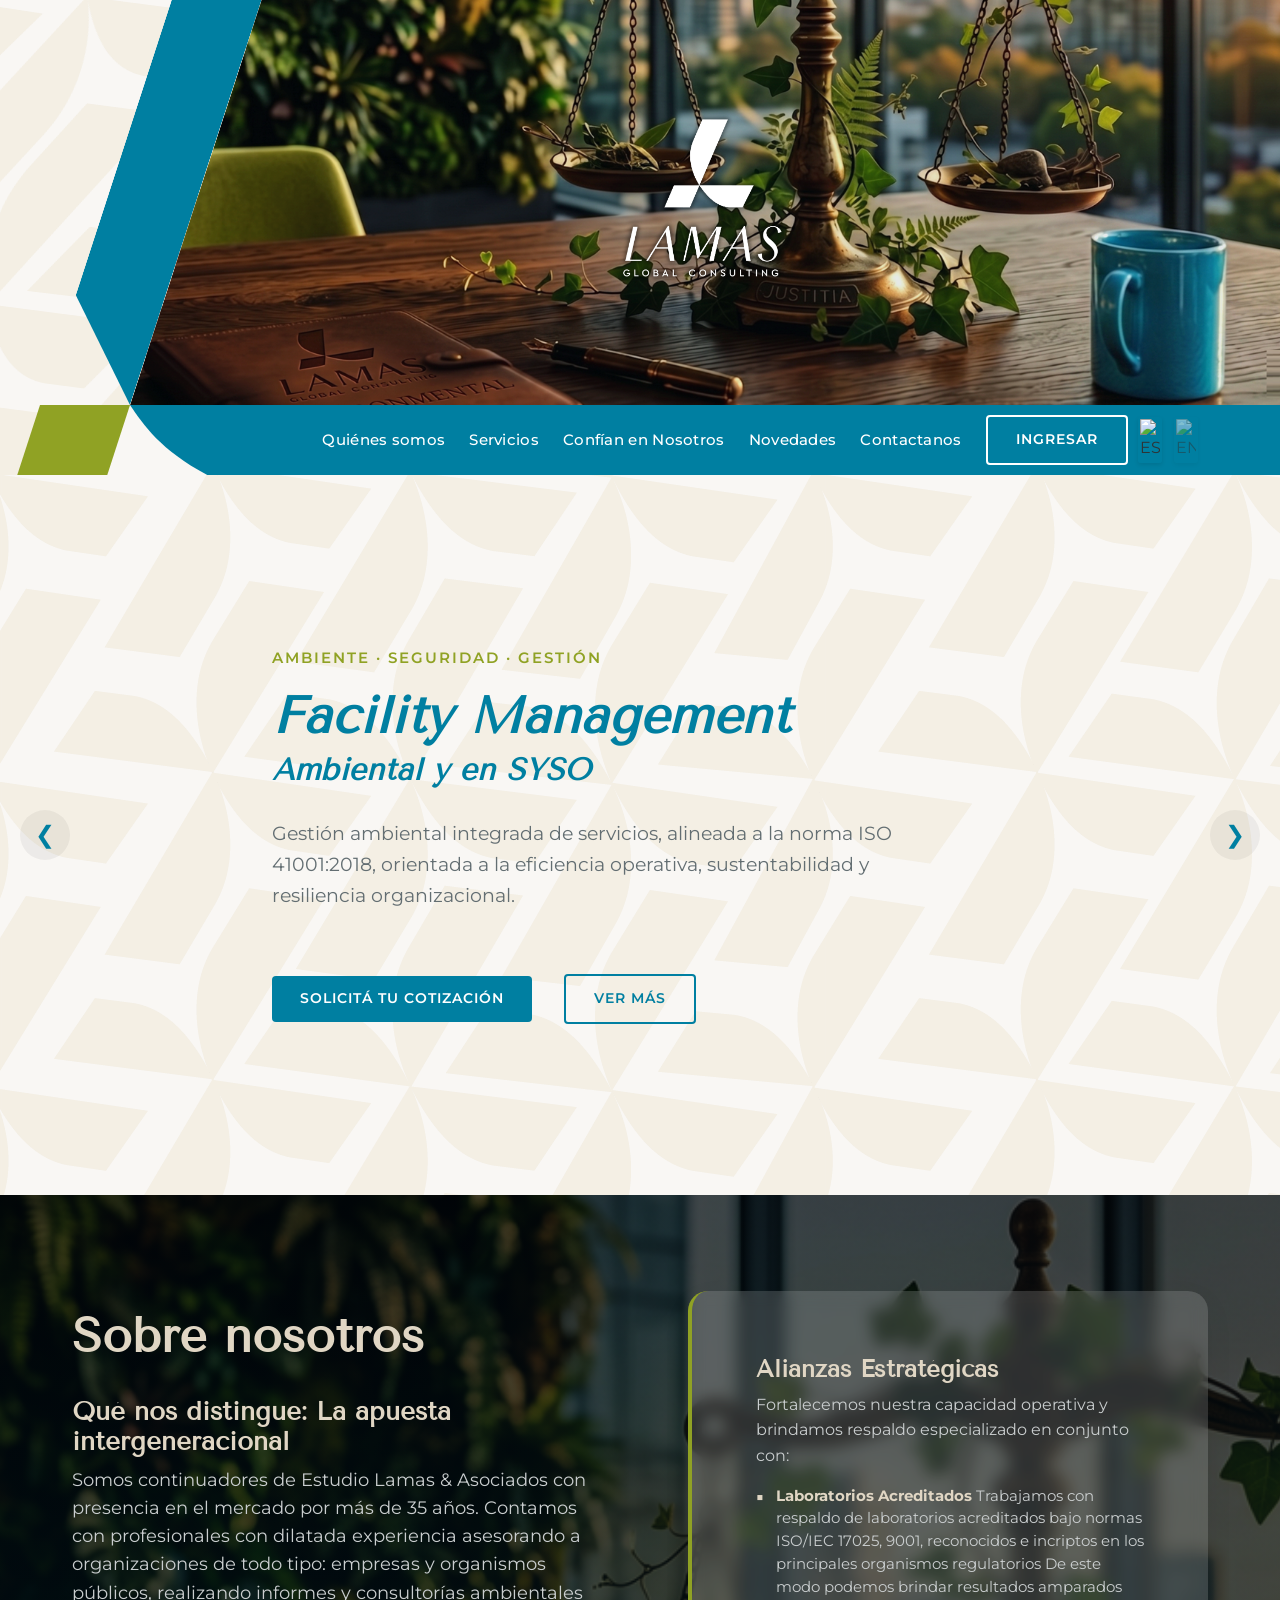
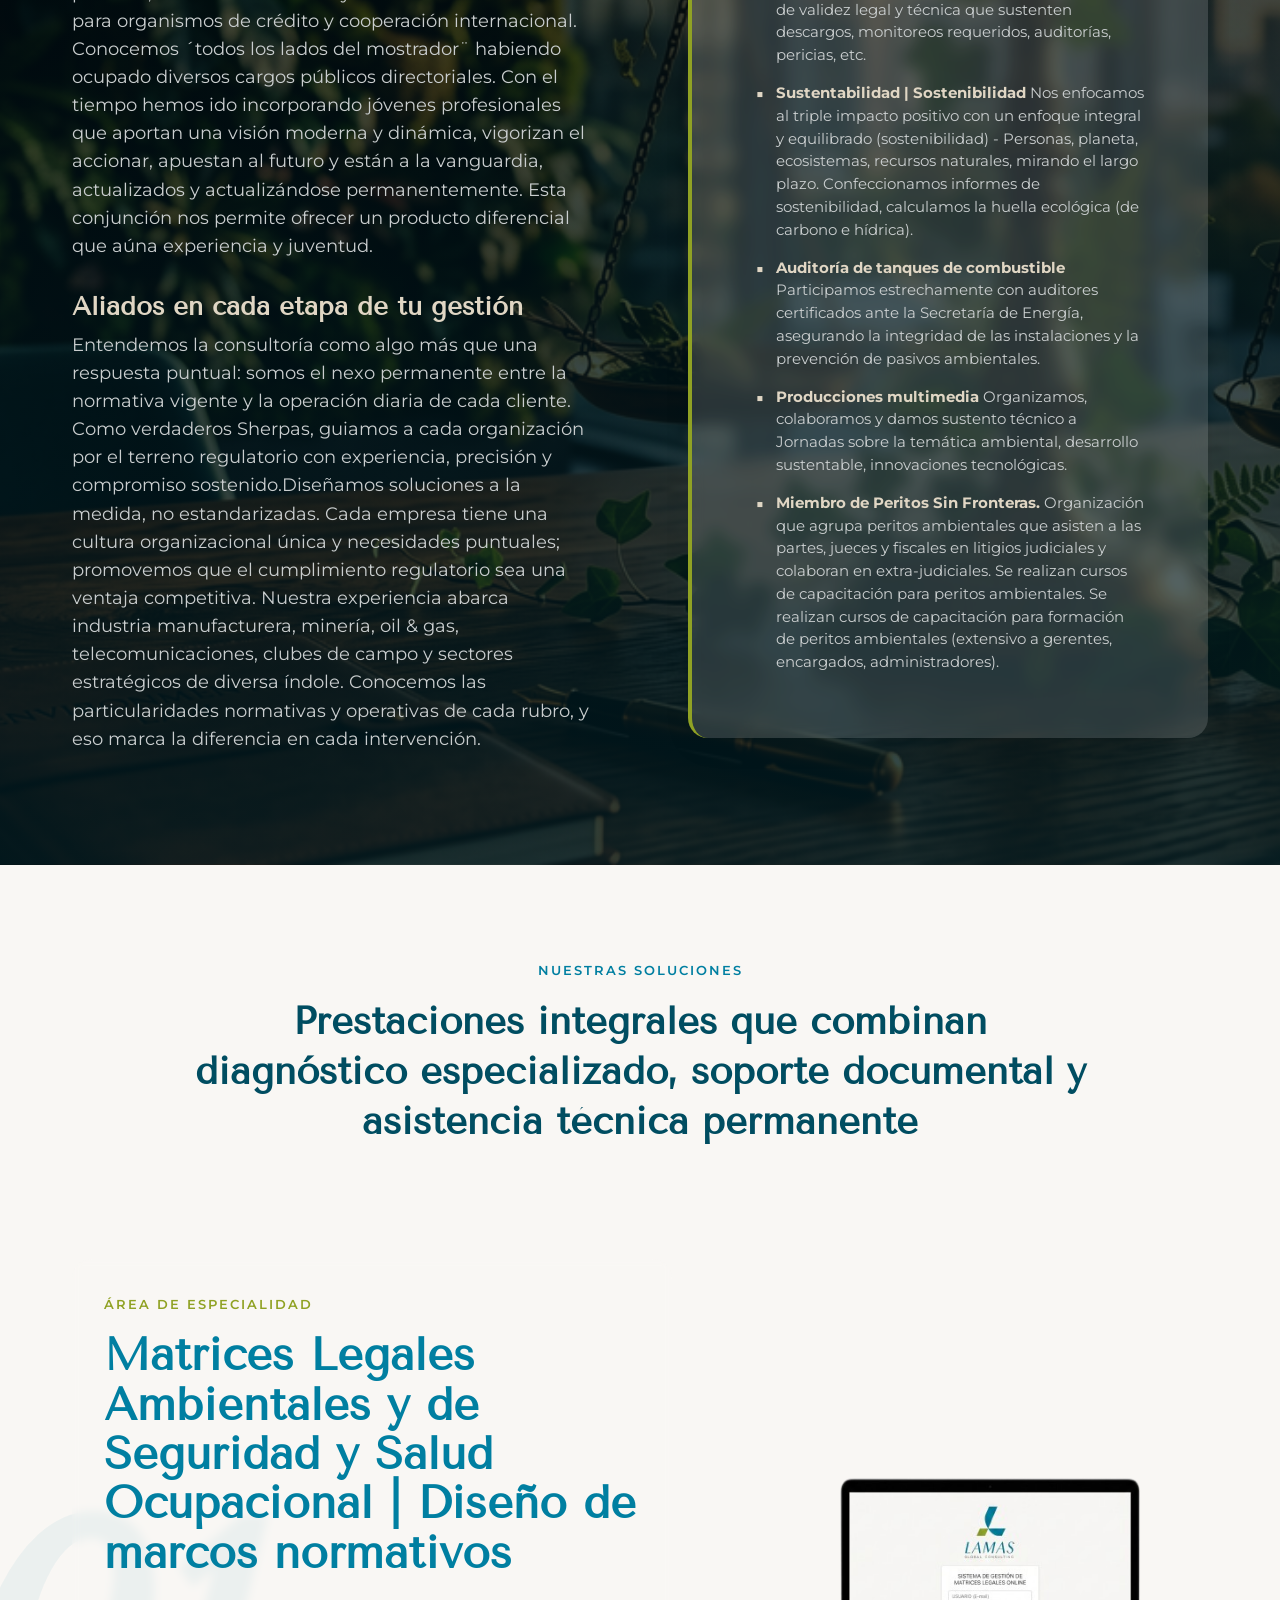
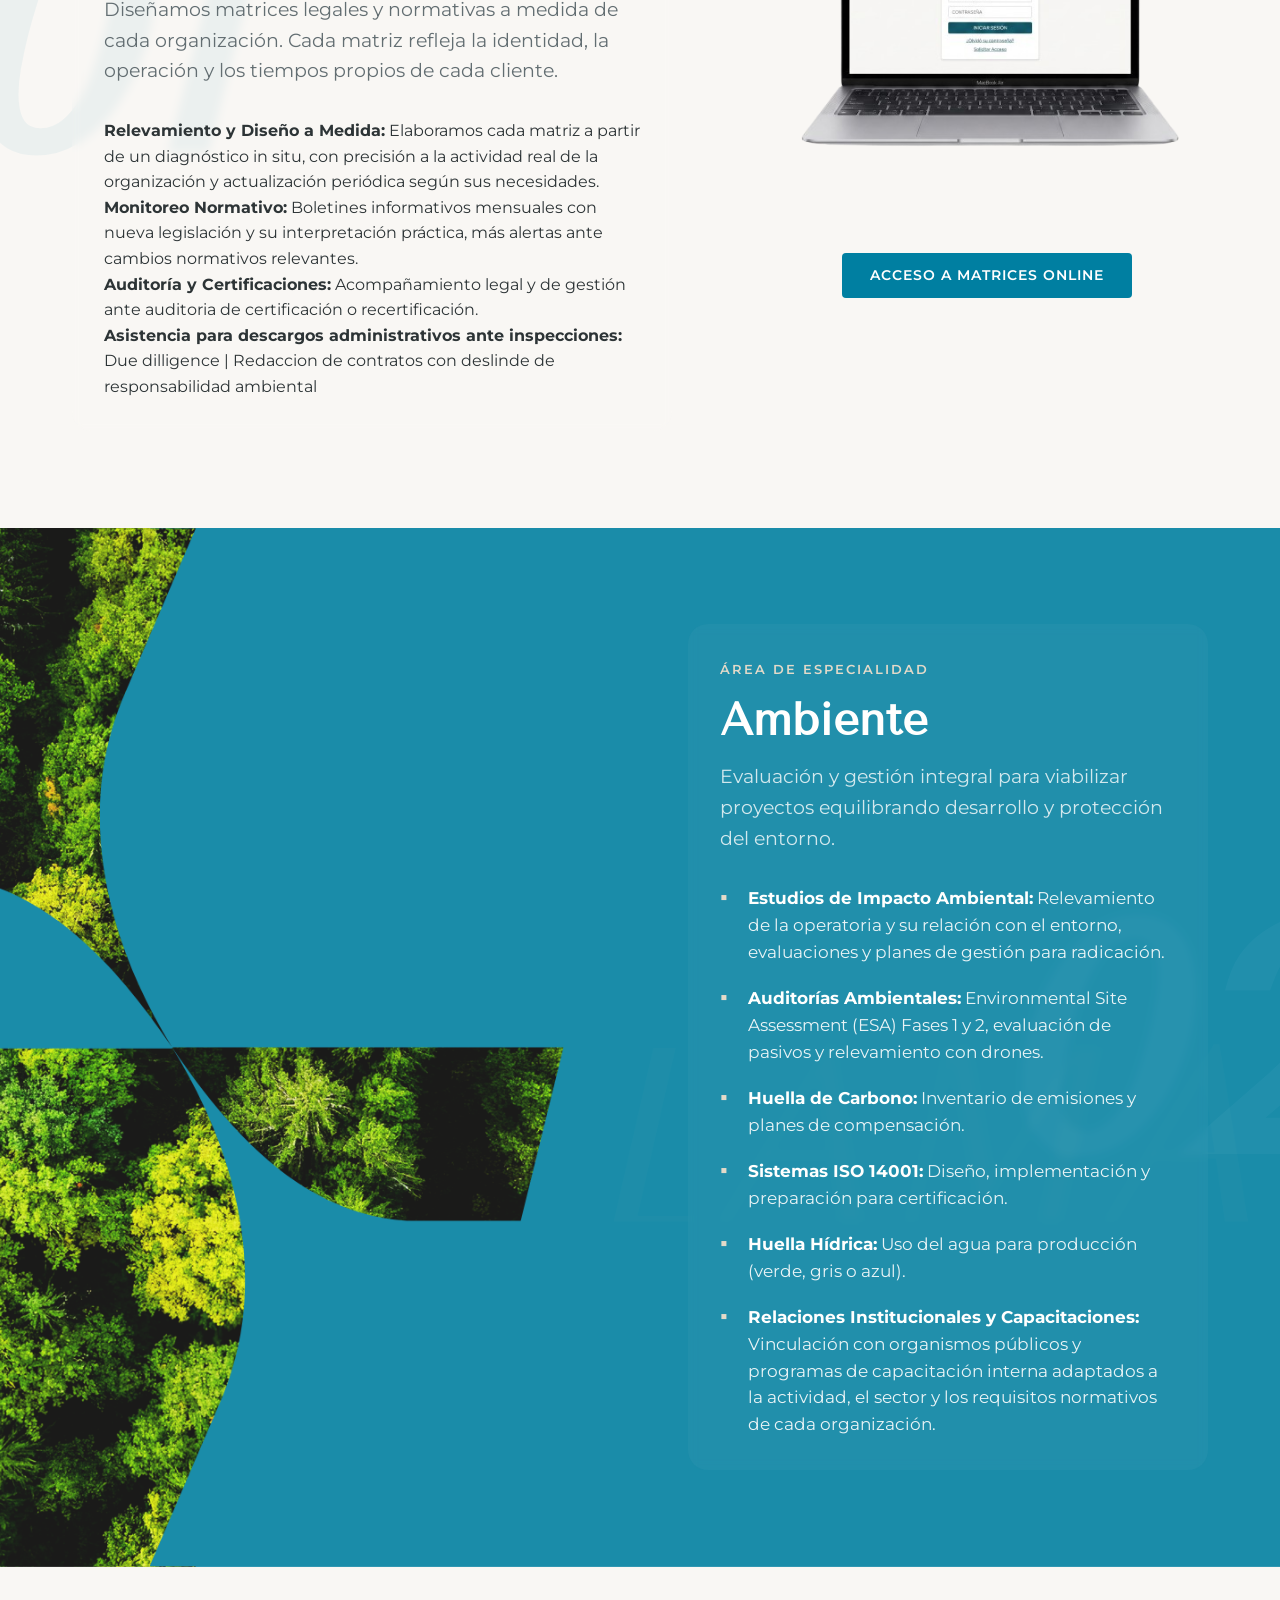
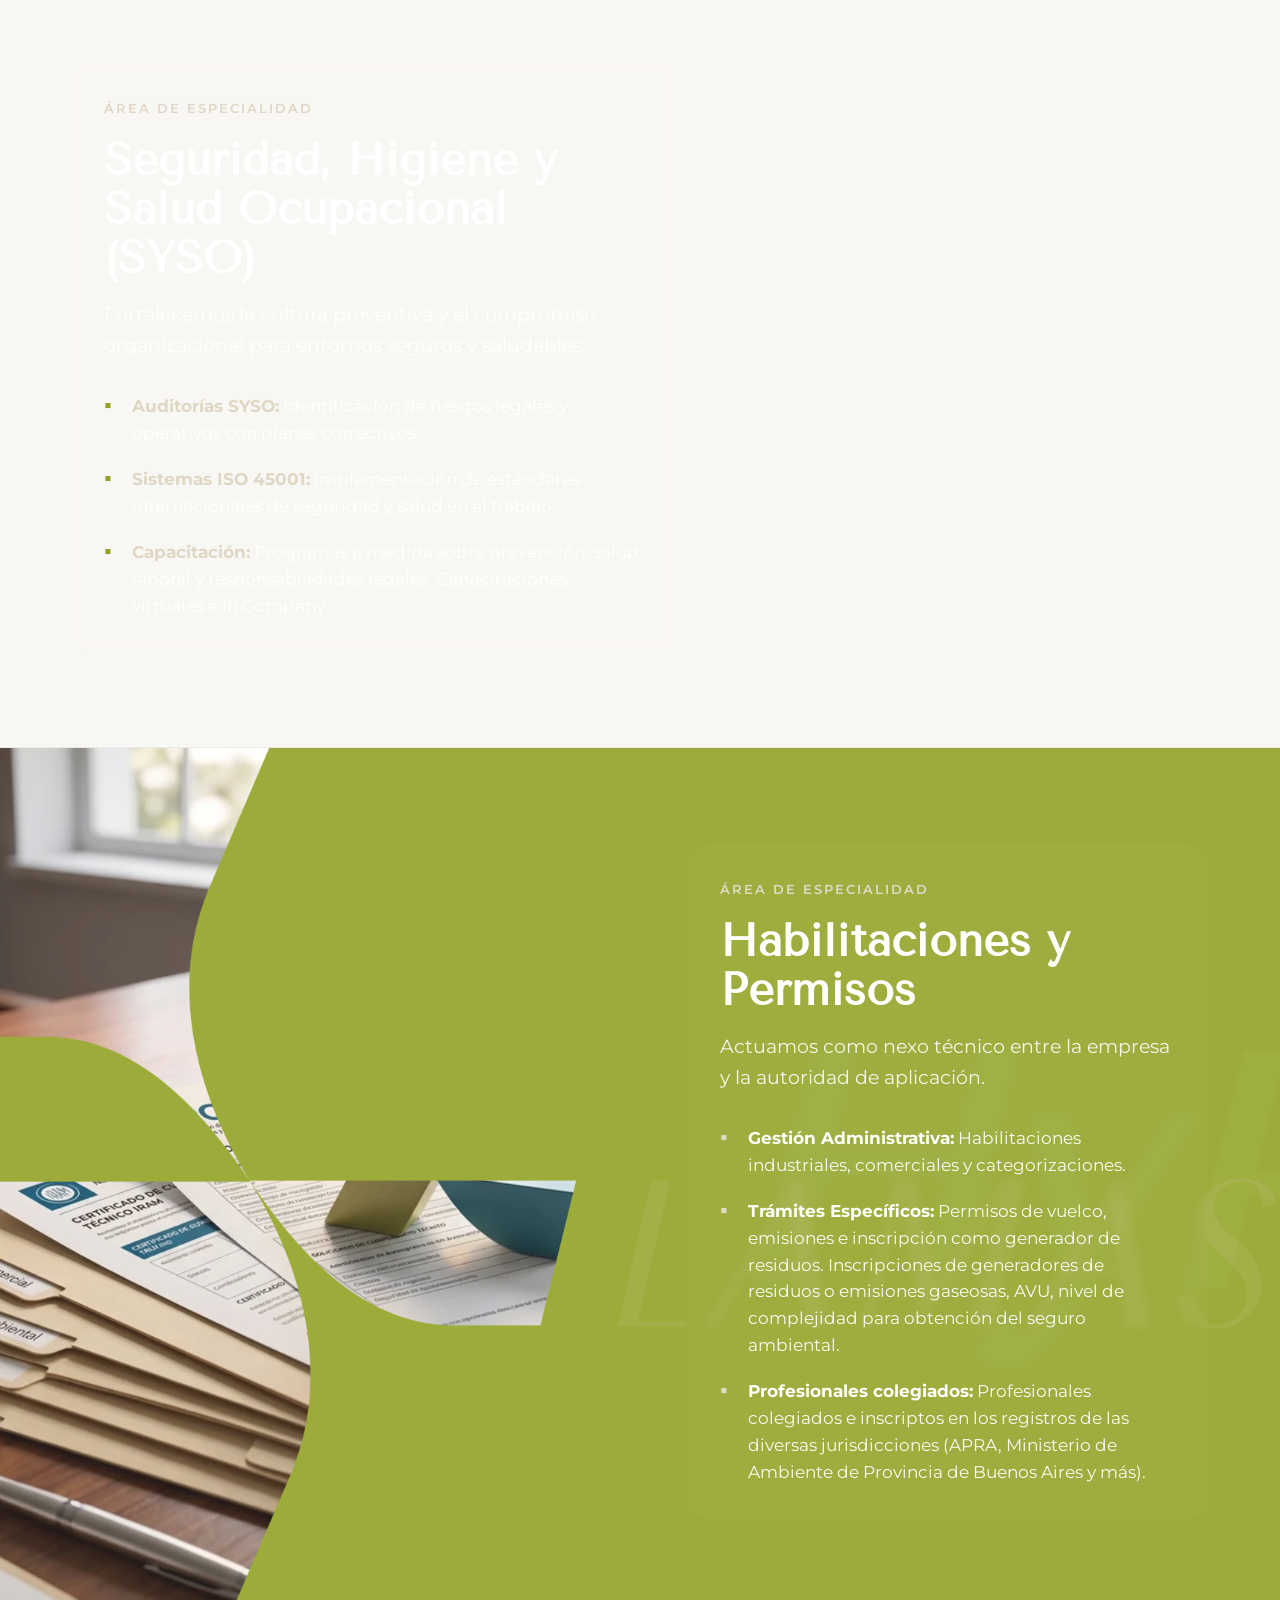
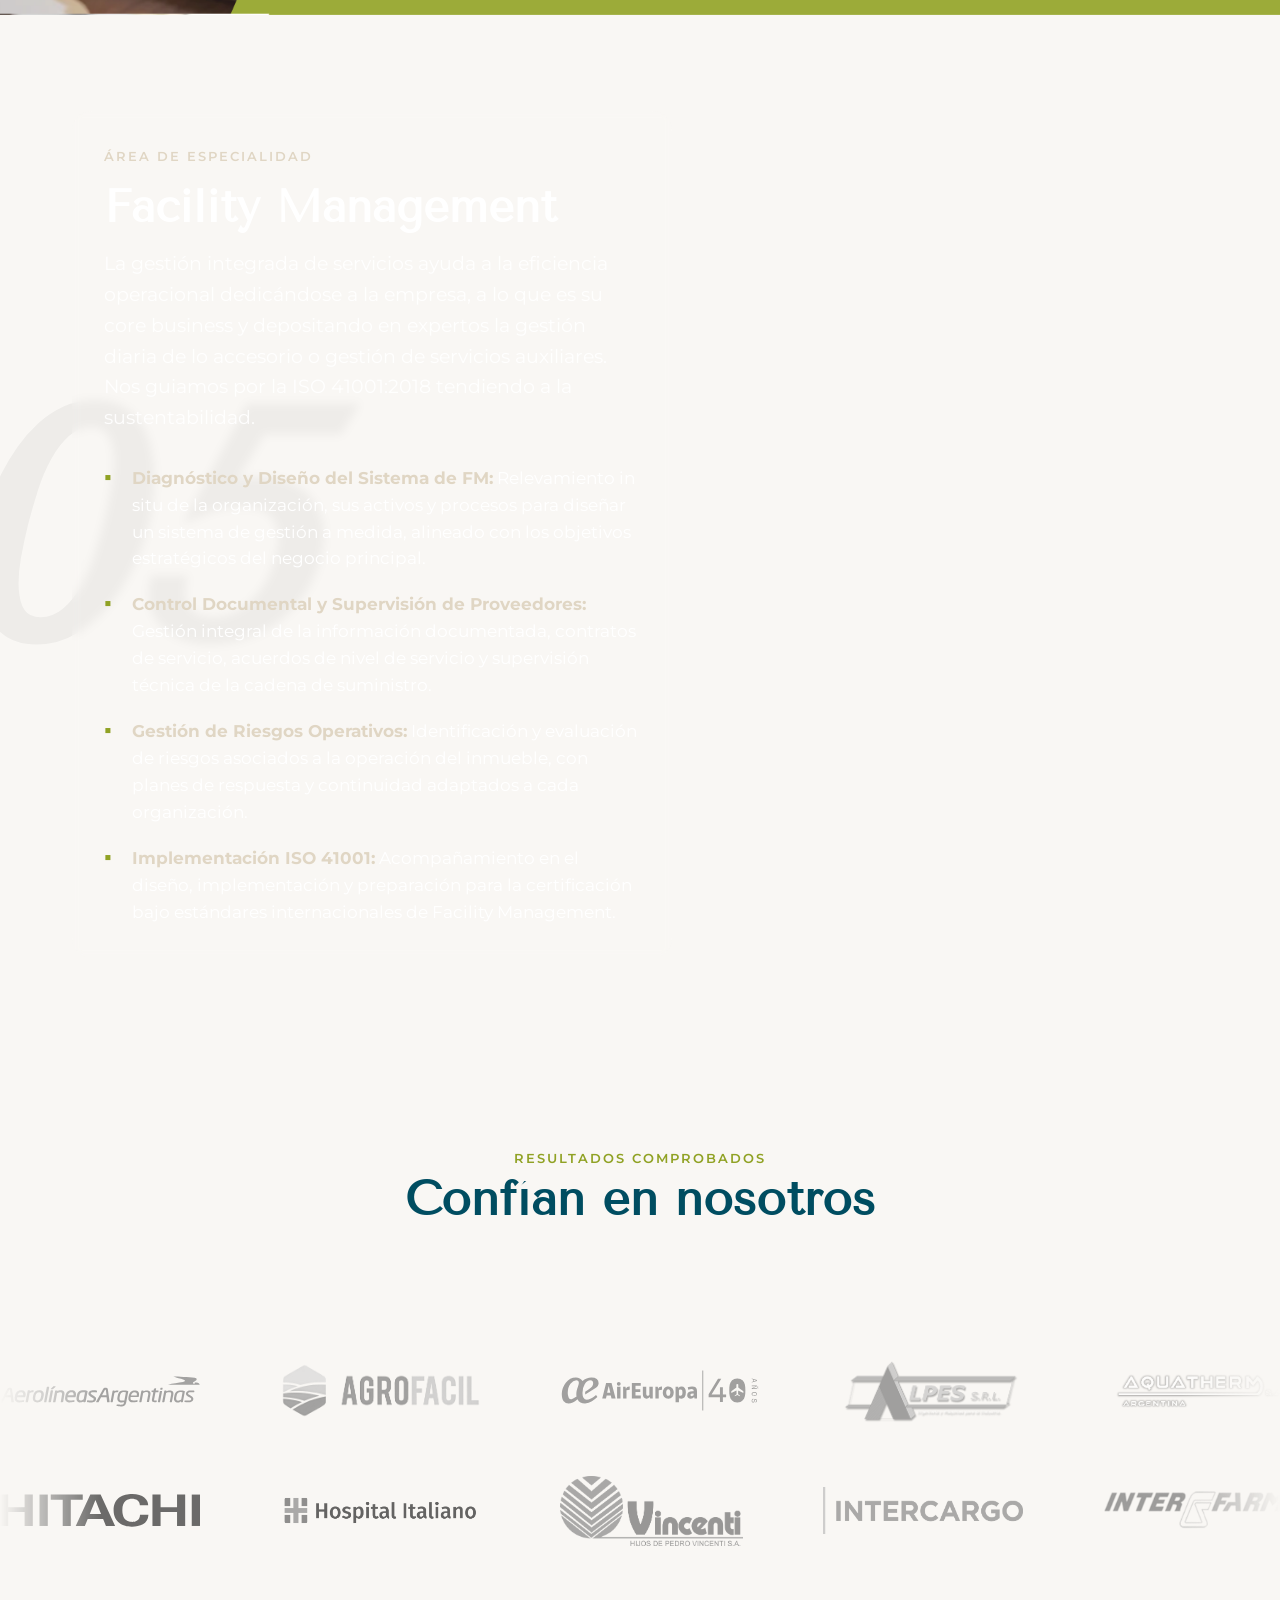
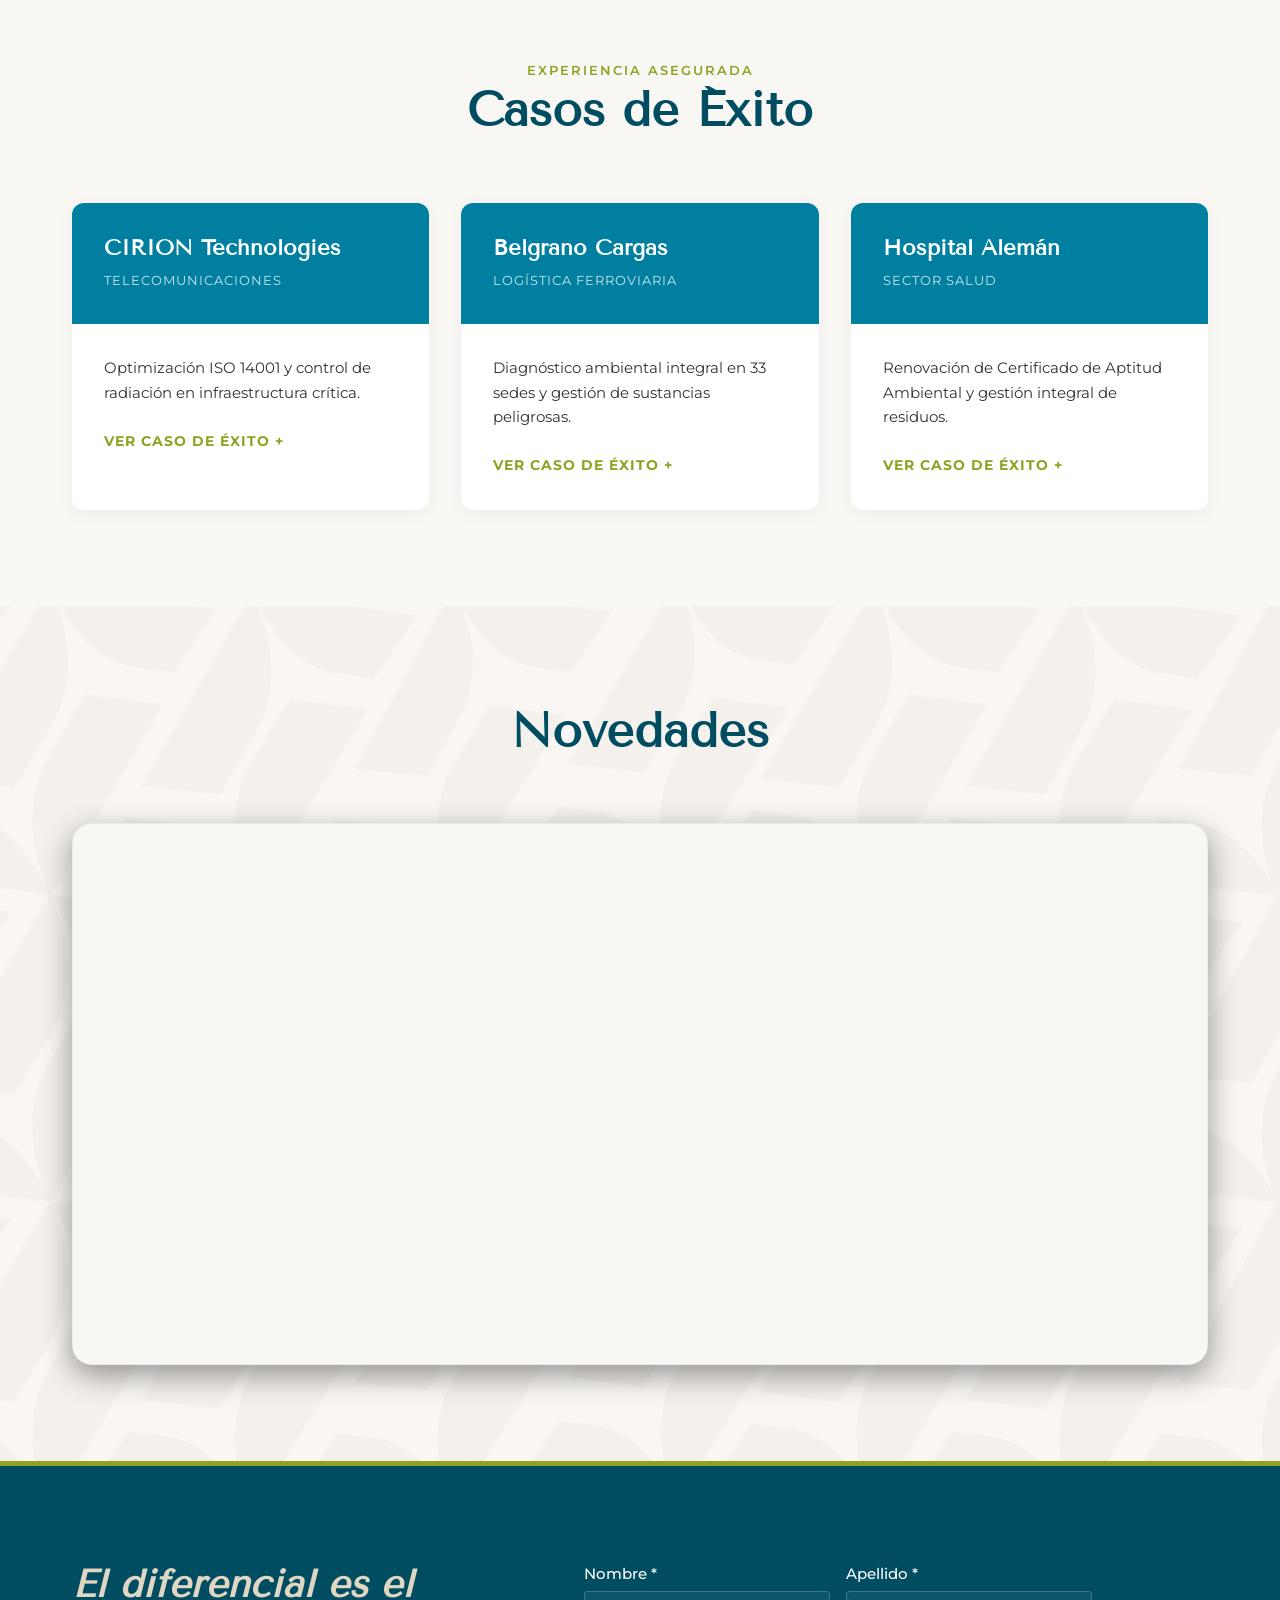
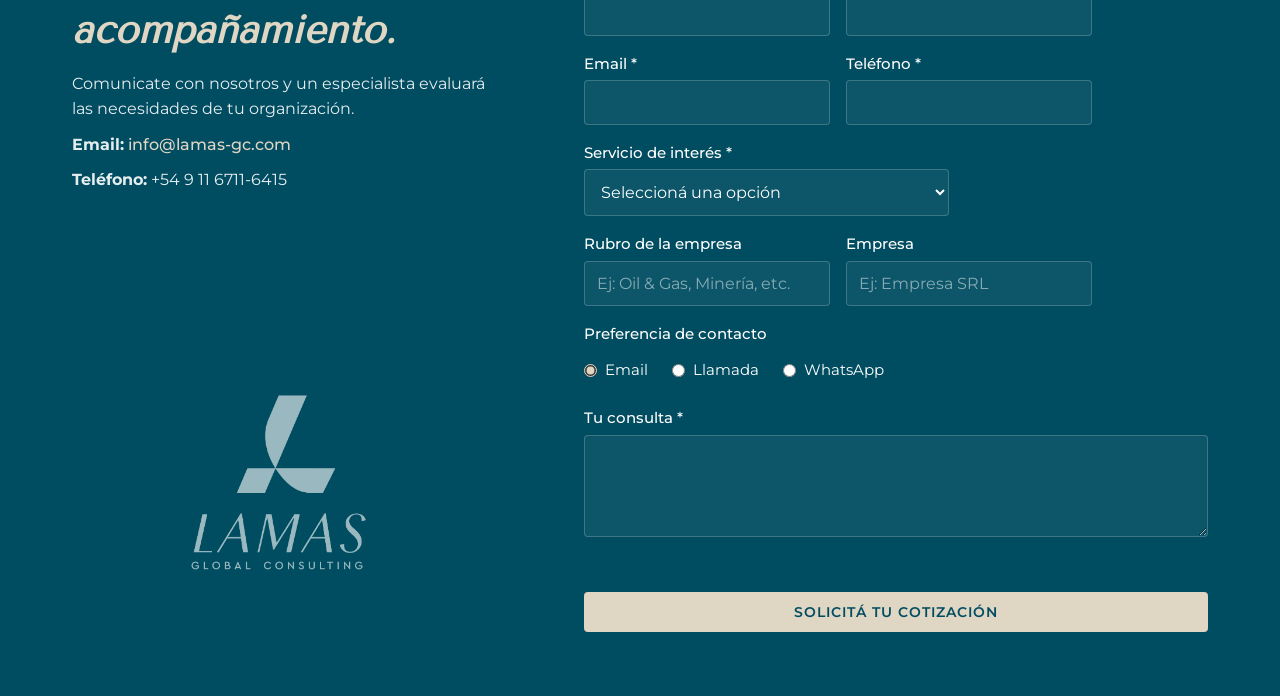
==== commit 5a7058f7: "Correcciones visuales safari" ====
--- a/index.html
+++ b/index.html
@@ -338,137 +338,137 @@
             <div class="container">
                 <span class="section-tag text-center" style="margin-bottom: 0;">Resultados Comprobados</span>
                 <h2 class="section-title text-center">Confían en nosotros</h2>
+            </div> 
+            <div class="clients-slider-wrapper">
                 
-                <div class="clients-slider-wrapper">
-                    
-                    <div class="clients-track track-left">
-                        <img src="assets/img/logos/logo_aerolineas.svg" alt="Aerolíneas Argentinas" loading="lazy">
-                        <img src="assets/img/logos/logo_agrofacil.png" alt="Agrofacil" loading="lazy">
-                        <img src="assets/img/logos/logo_aireuropa.svg" alt="Air Europa" loading="lazy">
-                        <img src="assets/img/logos/logo_alpes.png" alt="Alpes" loading="lazy">
-                        <img src="assets/img/logos/logo_aquatherm.png" alt="Aquatherm" loading="lazy">
-                        <img src="assets/img/logos/logo_arcodisa.png" alt="Arcodisa" loading="lazy">
-                        <img src="assets/img/logos/logo_arredo.png" alt="Arredo" loading="lazy">
-                        <img src="assets/img/logos/logo_baisur.png" alt="Baisur" loading="lazy">
-                        <img src="assets/img/logos/logo_bancocomafi.png" alt="Banco Comafi" loading="lazy">
-                        <img src="assets/img/logos/logo_belgranocargas.gif" alt="Belgrano Cargas" loading="lazy">
-                        <img src="assets/img/logos/logo_camaraarbitral.png" alt="Cámara Arbitral" loading="lazy">
-                        <img src="assets/img/logos/logo_cassara.svg" alt="Cassará" loading="lazy">
-                        <img src="assets/img/logos/logo_cementosavellaneda.svg" alt="Cementos Avellaneda" loading="lazy">
-                        <img src="assets/img/logos/logo_cirion.svg" alt="Cirion" loading="lazy">
-                        <img src="assets/img/logos/logo_clubcampoelmoro.png" alt="Club Campo El Moro" loading="lazy">
-                        <img src="assets/img/logos/logo_cooprogetti.png" alt="Cooprogetti" loading="lazy">
-                        <img src="assets/img/logos/logo_cushman.png" alt="Cushman & Wakefield" loading="lazy">
-                        <img src="assets/img/logos/logo_dibert.png" alt="Dibert" loading="lazy">
-                        <img src="assets/img/logos/logo_dm.png" alt="DM" loading="lazy">
-                        <img src="assets/img/logos/logo_ehs.png" alt="EHS" loading="lazy">
-                        <img src="assets/img/logos/logo_embusa.png" alt="Embajada de USA" loading="lazy">
-                        <img src="assets/img/logos/logo_frigocarne.png" alt="Frigocarne" loading="lazy">
-                        <img src="assets/img/logos/logo_frigorp.png" alt="Frigorífico Rioplatense" loading="lazy">
-                        <img src="assets/img/logos/logo_globenet.png" alt="Globenet" loading="lazy">
-                        <img src="assets/img/logos/logo_gpenaflor.png" alt="Grupo Peñaflor" loading="lazy">
-                        <img src="assets/img/logos/logo_greener.png" alt="Greener" loading="lazy">
-                        <img src="assets/img/logos/logo_haleman.svg" alt="Hospital Alemán" loading="lazy">
-                        <img src="assets/img/logos/logo_haustralis.png" alt="Hotel Australis" loading="lazy">
-                        <img src="assets/img/logos/logo_hdavinci.png" alt="Hotel Da Vinci" loading="lazy">
-                        <img src="assets/img/logos/logo_heiltrailer.png" alt="Heil Trailer" loading="lazy">
-                        
-                        <img src="assets/img/logos/logo_aerolineas.svg" alt="Aerolíneas Argentinas" loading="lazy">
-                        <img src="assets/img/logos/logo_agrofacil.png" alt="Agrofacil" loading="lazy">
-                        <img src="assets/img/logos/logo_aireuropa.svg" alt="Air Europa" loading="lazy">
-                        <img src="assets/img/logos/logo_alpes.png" alt="Alpes" loading="lazy">
-                        <img src="assets/img/logos/logo_aquatherm.png" alt="Aquatherm" loading="lazy">
-                        <img src="assets/img/logos/logo_arcodisa.png" alt="Arcodisa" loading="lazy">
-                        <img src="assets/img/logos/logo_arredo.png" alt="Arredo" loading="lazy">
-                        <img src="assets/img/logos/logo_baisur.png" alt="Baisur" loading="lazy">
-                        <img src="assets/img/logos/logo_bancocomafi.png" alt="Banco Comafi" loading="lazy">
-                        <img src="assets/img/logos/logo_belgranocargas.gif" alt="Belgrano Cargas" loading="lazy">
-                        <img src="assets/img/logos/logo_camaraarbitral.png" alt="Cámara Arbitral" loading="lazy">
-                        <img src="assets/img/logos/logo_cassara.svg" alt="Cassará" loading="lazy">
-                        <img src="assets/img/logos/logo_cementosavellaneda.svg" alt="Cementos Avellaneda" loading="lazy">
-                        <img src="assets/img/logos/logo_cirion.svg" alt="Cirion" loading="lazy">
-                        <img src="assets/img/logos/logo_clubcampoelmoro.png" alt="Club Campo El Moro" loading="lazy">
-                        <img src="assets/img/logos/logo_cooprogetti.png" alt="Cooprogetti" loading="lazy">
-                        <img src="assets/img/logos/logo_cushman.png" alt="Cushman & Wakefield" loading="lazy">
-                        <img src="assets/img/logos/logo_dibert.png" alt="Dibert" loading="lazy">
-                        <img src="assets/img/logos/logo_dm.png" alt="DM" loading="lazy">
-                        <img src="assets/img/logos/logo_ehs.png" alt="EHS" loading="lazy">
-                        <img src="assets/img/logos/logo_embusa.png" alt="Embajada de USA" loading="lazy">
-                        <img src="assets/img/logos/logo_frigocarne.png" alt="Frigocarne" loading="lazy">
-                        <img src="assets/img/logos/logo_frigorp.png" alt="Frigorífico Rioplatense" loading="lazy">
-                        <img src="assets/img/logos/logo_globenet.png" alt="Globenet" loading="lazy">
-                        <img src="assets/img/logos/logo_gpenaflor.png" alt="Grupo Peñaflor" loading="lazy">
-                        <img src="assets/img/logos/logo_greener.png" alt="Greener" loading="lazy">
-                        <img src="assets/img/logos/logo_haleman.svg" alt="Hospital Alemán" loading="lazy">
-                        <img src="assets/img/logos/logo_haustralis.png" alt="Hotel Australis" loading="lazy">
-                        <img src="assets/img/logos/logo_hdavinci.png" alt="Hotel Da Vinci" loading="lazy">
-                        <img src="assets/img/logos/logo_heiltrailer.png" alt="Heil Trailer" loading="lazy">
-                    </div>
-
-                    <div class="clients-track track-right">
-                        <img src="assets/img/logos/logo_hitachi.svg" alt="Hitachi" loading="lazy">
-                        <img src="assets/img/logos/logo_hitaliano.png" alt="Hospital Italiano" loading="lazy">
-                        <img src="assets/img/logos/logo_hpv.png" alt="HPV" loading="lazy">
-                        <img src="assets/img/logos/logo_intercargo.png" alt="Intercargo" loading="lazy">
-                        <img src="assets/img/logos/logo_interfarma.png" alt="Interfarma" loading="lazy">
-                        <img src="assets/img/logos/logo_javifer.png" alt="Javifer" loading="lazy">
-                        <img src="assets/img/logos/logo_lanin.png" alt="Lanin" loading="lazy">
-                        <img src="assets/img/logos/logo_laoctava.png" alt="La Octava" loading="lazy">
-                        <img src="assets/img/logos/logo_lapompeya.png" alt="La Pompeya" loading="lazy">
-                        <img src="assets/img/logos/logo_liberline.png" alt="Liberline" loading="lazy">
-                        <img src="assets/img/logos/logo_maxpinturas.png" alt="Max Pinturas" loading="lazy">
-                        <img src="assets/img/logos/logo_metropol.svg" alt="Metropol" loading="lazy">
-                        <img src="assets/img/logos/logo_mostaza.png" alt="Mostaza" loading="lazy">
-                        <img src="assets/img/logos/logo_motomel.png" alt="Motomel" loading="lazy">
-                        <img src="assets/img/logos/logo_personal.svg" alt="Personal" loading="lazy">
-                        <img src="assets/img/logos/logo_picanuelas.png" alt="Parque Ind Cañuelas" loading="lazy">
-                        <img src="assets/img/logos/logo_pintlogistics.png" alt="Point Logistics" loading="lazy">
-                        <img src="assets/img/logos/logo_prohygiene.svg" alt="Prohygiene" loading="lazy">
-                        <img src="assets/img/logos/logo_puertonizuc.png" alt="Puerto Nizuc" loading="lazy">
-                        <img src="assets/img/logos/logo_sap.svg" alt="SAP" loading="lazy">
-                        <img src="assets/img/logos/logo_southex.png" alt="Southex" loading="lazy">
-                        <img src="assets/img/logos/logo_tetrapak.png" alt="Tetrapak" loading="lazy">
-                        <img src="assets/img/logos/logo_torneos.png" alt="Torneos" loading="lazy">
-                        <img src="assets/img/logos/logo_torresdelsur.png" alt="Torres del Sur" loading="lazy">
-                        <img src="assets/img/logos/logo_treslomas.png" alt="Tres Lomas" loading="lazy">
-                        <img src="assets/img/logos/logo_valo.svg" alt="Banco de Valores" loading="lazy">
-                        <img src="assets/img/logos/logo_vtal.png" alt="VTAL" loading="lazy">
-                        <img src="assets/img/logos/logo_wurth.svg" alt="Wurth" loading="lazy">
-                        <img src="assets/img/logos/logo_ypfluz.png" alt="YPF Luz" loading="lazy">
-
-                        <img src="assets/img/logos/logo_hitachi.svg" alt="Hitachi" loading="lazy">
-                        <img src="assets/img/logos/logo_hitaliano.png" alt="Hospital Italiano" loading="lazy">
-                        <img src="assets/img/logos/logo_hpv.png" alt="HPV" loading="lazy">
-                        <img src="assets/img/logos/logo_intercargo.png" alt="Intercargo" loading="lazy">
-                        <img src="assets/img/logos/logo_interfarma.png" alt="Interfarma" loading="lazy">
-                        <img src="assets/img/logos/logo_javifer.png" alt="Javifer" loading="lazy">
-                        <img src="assets/img/logos/logo_lanin.png" alt="Lanin" loading="lazy">
-                        <img src="assets/img/logos/logo_laoctava.png" alt="La Octava" loading="lazy">
-                        <img src="assets/img/logos/logo_lapompeya.png" alt="La Pompeya" loading="lazy">
-                        <img src="assets/img/logos/logo_liberline.png" alt="Liberline" loading="lazy">
-                        <img src="assets/img/logos/logo_maxpinturas.png" alt="Max Pinturas" loading="lazy">
-                        <img src="assets/img/logos/logo_metropol.svg" alt="Metropol" loading="lazy">
-                        <img src="assets/img/logos/logo_mostaza.png" alt="Mostaza" loading="lazy">
-                        <img src="assets/img/logos/logo_motomel.png" alt="Motomel" loading="lazy">
-                        <img src="assets/img/logos/logo_personal.svg" alt="Personal" loading="lazy">
-                        <img src="assets/img/logos/logo_picanuelas.png" alt="Parque Ind Cañuelas" loading="lazy">
-                        <img src="assets/img/logos/logo_pintlogistics.png" alt="Point Logistics" loading="lazy">
-                        <img src="assets/img/logos/logo_prohygiene.svg" alt="Prohygiene" loading="lazy">
-                        <img src="assets/img/logos/logo_puertonizuc.png" alt="Puerto Nizuc" loading="lazy">
-                        <img src="assets/img/logos/logo_sap.svg" alt="SAP" loading="lazy">
-                        <img src="assets/img/logos/logo_southex.png" alt="Southex" loading="lazy">
-                        <img src="assets/img/logos/logo_tetrapak.png" alt="Tetrapak" loading="lazy">
-                        <img src="assets/img/logos/logo_torneos.png" alt="Torneos" loading="lazy">
-                        <img src="assets/img/logos/logo_torresdelsur.png" alt="Torres del Sur" loading="lazy">
-                        <img src="assets/img/logos/logo_treslomas.png" alt="Tres Lomas" loading="lazy">
-                        <img src="assets/img/logos/logo_valo.svg" alt="Banco de Valores" loading="lazy">
-                        <img src="assets/img/logos/logo_vtal.png" alt="VTAL" loading="lazy">
-                        <img src="assets/img/logos/logo_wurth.svg" alt="Wurth" loading="lazy">
-                        <img src="assets/img/logos/logo_ypfluz.png" alt="YPF Luz" loading="lazy">
-                    </div>
-
-                </div>
-
+                <div class="clients-track track-left">
+                    <img src="assets/img/logos/logo_aerolineas.svg" alt="Aerolíneas Argentinas" loading="lazy">
+                    <img src="assets/img/logos/logo_agrofacil.png" alt="Agrofacil" loading="lazy">
+                    <img src="assets/img/logos/logo_aireuropa.svg" alt="Air Europa" loading="lazy">
+                    <img src="assets/img/logos/logo_alpes.png" alt="Alpes" loading="lazy">
+                    <img src="assets/img/logos/logo_aquatherm.png" alt="Aquatherm" loading="lazy">
+                    <img src="assets/img/logos/logo_arcodisa.png" alt="Arcodisa" loading="lazy">
+                    <img src="assets/img/logos/logo_arredo.png" alt="Arredo" loading="lazy">
+                    <img src="assets/img/logos/logo_baisur.png" alt="Baisur" loading="lazy">
+                    <img src="assets/img/logos/logo_bancocomafi.png" alt="Banco Comafi" loading="lazy">
+                    <img src="assets/img/logos/logo_belgranocargas.gif" alt="Belgrano Cargas" loading="lazy">
+                    <img src="assets/img/logos/logo_camaraarbitral.png" alt="Cámara Arbitral" loading="lazy">
+                    <img src="assets/img/logos/logo_cassara.svg" alt="Cassará" loading="lazy">
+                    <img src="assets/img/logos/logo_cementosavellaneda.svg" alt="Cementos Avellaneda" loading="lazy">
+                    <img src="assets/img/logos/logo_cirion.svg" alt="Cirion" loading="lazy">
+                    <img src="assets/img/logos/logo_clubcampoelmoro.png" alt="Club Campo El Moro" loading="lazy">
+                    <img src="assets/img/logos/logo_cooprogetti.png" alt="Cooprogetti" loading="lazy">
+                    <img src="assets/img/logos/logo_cushman.png" alt="Cushman & Wakefield" loading="lazy">
+                    <img src="assets/img/logos/logo_dibert.png" alt="Dibert" loading="lazy">
+                    <img src="assets/img/logos/logo_dm.png" alt="DM" loading="lazy">
+                    <img src="assets/img/logos/logo_ehs.png" alt="EHS" loading="lazy">
+                    <img src="assets/img/logos/logo_embusa.png" alt="Embajada de USA" loading="lazy">
+                    <img src="assets/img/logos/logo_frigocarne.png" alt="Frigocarne" loading="lazy">
+                    <img src="assets/img/logos/logo_frigorp.png" alt="Frigorífico Rioplatense" loading="lazy">
+                    <img src="assets/img/logos/logo_globenet.png" alt="Globenet" loading="lazy">
+                    <img src="assets/img/logos/logo_gpenaflor.png" alt="Grupo Peñaflor" loading="lazy">
+                    <img src="assets/img/logos/logo_greener.png" alt="Greener" loading="lazy">
+                    <img src="assets/img/logos/logo_haleman.svg" alt="Hospital Alemán" loading="lazy">
+                    <img src="assets/img/logos/logo_haustralis.png" alt="Hotel Australis" loading="lazy">
+                    <img src="assets/img/logos/logo_hdavinci.png" alt="Hotel Da Vinci" loading="lazy">
+                    <img src="assets/img/logos/logo_heiltrailer.png" alt="Heil Trailer" loading="lazy">
+                    
+                    <img src="assets/img/logos/logo_aerolineas.svg" alt="Aerolíneas Argentinas" loading="lazy">
+                    <img src="assets/img/logos/logo_agrofacil.png" alt="Agrofacil" loading="lazy">
+                    <img src="assets/img/logos/logo_aireuropa.svg" alt="Air Europa" loading="lazy">
+                    <img src="assets/img/logos/logo_alpes.png" alt="Alpes" loading="lazy">
+                    <img src="assets/img/logos/logo_aquatherm.png" alt="Aquatherm" loading="lazy">
+                    <img src="assets/img/logos/logo_arcodisa.png" alt="Arcodisa" loading="lazy">
+                    <img src="assets/img/logos/logo_arredo.png" alt="Arredo" loading="lazy">
+                    <img src="assets/img/logos/logo_baisur.png" alt="Baisur" loading="lazy">
+                    <img src="assets/img/logos/logo_bancocomafi.png" alt="Banco Comafi" loading="lazy">
+                    <img src="assets/img/logos/logo_belgranocargas.gif" alt="Belgrano Cargas" loading="lazy">
+                    <img src="assets/img/logos/logo_camaraarbitral.png" alt="Cámara Arbitral" loading="lazy">
+                    <img src="assets/img/logos/logo_cassara.svg" alt="Cassará" loading="lazy">
+                    <img src="assets/img/logos/logo_cementosavellaneda.svg" alt="Cementos Avellaneda" loading="lazy">
+                    <img src="assets/img/logos/logo_cirion.svg" alt="Cirion" loading="lazy">
+                    <img src="assets/img/logos/logo_clubcampoelmoro.png" alt="Club Campo El Moro" loading="lazy">
+                    <img src="assets/img/logos/logo_cooprogetti.png" alt="Cooprogetti" loading="lazy">
+                    <img src="assets/img/logos/logo_cushman.png" alt="Cushman & Wakefield" loading="lazy">
+                    <img src="assets/img/logos/logo_dibert.png" alt="Dibert" loading="lazy">
+                    <img src="assets/img/logos/logo_dm.png" alt="DM" loading="lazy">
+                    <img src="assets/img/logos/logo_ehs.png" alt="EHS" loading="lazy">
+                    <img src="assets/img/logos/logo_embusa.png" alt="Embajada de USA" loading="lazy">
+                    <img src="assets/img/logos/logo_frigocarne.png" alt="Frigocarne" loading="lazy">
+                    <img src="assets/img/logos/logo_frigorp.png" alt="Frigorífico Rioplatense" loading="lazy">
+                    <img src="assets/img/logos/logo_globenet.png" alt="Globenet" loading="lazy">
+                    <img src="assets/img/logos/logo_gpenaflor.png" alt="Grupo Peñaflor" loading="lazy">
+                    <img src="assets/img/logos/logo_greener.png" alt="Greener" loading="lazy">
+                    <img src="assets/img/logos/logo_haleman.svg" alt="Hospital Alemán" loading="lazy">
+                    <img src="assets/img/logos/logo_haustralis.png" alt="Hotel Australis" loading="lazy">
+                    <img src="assets/img/logos/logo_hdavinci.png" alt="Hotel Da Vinci" loading="lazy">
+                    <img src="assets/img/logos/logo_heiltrailer.png" alt="Heil Trailer" loading="lazy">
+                </div>
+
+                <div class="clients-track track-right">
+                    <img src="assets/img/logos/logo_hitachi.svg" alt="Hitachi" loading="lazy">
+                    <img src="assets/img/logos/logo_hitaliano.png" alt="Hospital Italiano" loading="lazy">
+                    <img src="assets/img/logos/logo_hpv.png" alt="HPV" loading="lazy">
+                    <img src="assets/img/logos/logo_intercargo.png" alt="Intercargo" loading="lazy">
+                    <img src="assets/img/logos/logo_interfarma.png" alt="Interfarma" loading="lazy">
+                    <img src="assets/img/logos/logo_javifer.png" alt="Javifer" loading="lazy">
+                    <img src="assets/img/logos/logo_lanin.png" alt="Lanin" loading="lazy">
+                    <img src="assets/img/logos/logo_laoctava.png" alt="La Octava" loading="lazy">
+                    <img src="assets/img/logos/logo_lapompeya.png" alt="La Pompeya" loading="lazy">
+                    <img src="assets/img/logos/logo_liberline.png" alt="Liberline" loading="lazy">
+                    <img src="assets/img/logos/logo_maxpinturas.png" alt="Max Pinturas" loading="lazy">
+                    <img src="assets/img/logos/logo_metropol.svg" alt="Metropol" loading="lazy">
+                    <img src="assets/img/logos/logo_mostaza.png" alt="Mostaza" loading="lazy">
+                    <img src="assets/img/logos/logo_motomel.png" alt="Motomel" loading="lazy">
+                    <img src="assets/img/logos/logo_personal.svg" alt="Personal" loading="lazy">
+                    <img src="assets/img/logos/logo_picanuelas.png" alt="Parque Ind Cañuelas" loading="lazy">
+                    <img src="assets/img/logos/logo_pintlogistics.png" alt="Point Logistics" loading="lazy">
+                    <img src="assets/img/logos/logo_prohygiene.svg" alt="Prohygiene" loading="lazy">
+                    <img src="assets/img/logos/logo_puertonizuc.png" alt="Puerto Nizuc" loading="lazy">
+                    <img src="assets/img/logos/logo_sap.svg" alt="SAP" loading="lazy">
+                    <img src="assets/img/logos/logo_southex.png" alt="Southex" loading="lazy">
+                    <img src="assets/img/logos/logo_tetrapak.png" alt="Tetrapak" loading="lazy">
+                    <img src="assets/img/logos/logo_torneos.png" alt="Torneos" loading="lazy">
+                    <img src="assets/img/logos/logo_torresdelsur.png" alt="Torres del Sur" loading="lazy">
+                    <img src="assets/img/logos/logo_treslomas.png" alt="Tres Lomas" loading="lazy">
+                    <img src="assets/img/logos/logo_valo.svg" alt="Banco de Valores" loading="lazy">
+                    <img src="assets/img/logos/logo_vtal.png" alt="VTAL" loading="lazy">
+                    <img src="assets/img/logos/logo_wurth.svg" alt="Wurth" loading="lazy">
+                    <img src="assets/img/logos/logo_ypfluz.png" alt="YPF Luz" loading="lazy">
+
+                    <img src="assets/img/logos/logo_hitachi.svg" alt="Hitachi" loading="lazy">
+                    <img src="assets/img/logos/logo_hitaliano.png" alt="Hospital Italiano" loading="lazy">
+                    <img src="assets/img/logos/logo_hpv.png" alt="HPV" loading="lazy">
+                    <img src="assets/img/logos/logo_intercargo.png" alt="Intercargo" loading="lazy">
+                    <img src="assets/img/logos/logo_interfarma.png" alt="Interfarma" loading="lazy">
+                    <img src="assets/img/logos/logo_javifer.png" alt="Javifer" loading="lazy">
+                    <img src="assets/img/logos/logo_lanin.png" alt="Lanin" loading="lazy">
+                    <img src="assets/img/logos/logo_laoctava.png" alt="La Octava" loading="lazy">
+                    <img src="assets/img/logos/logo_lapompeya.png" alt="La Pompeya" loading="lazy">
+                    <img src="assets/img/logos/logo_liberline.png" alt="Liberline" loading="lazy">
+                    <img src="assets/img/logos/logo_maxpinturas.png" alt="Max Pinturas" loading="lazy">
+                    <img src="assets/img/logos/logo_metropol.svg" alt="Metropol" loading="lazy">
+                    <img src="assets/img/logos/logo_mostaza.png" alt="Mostaza" loading="lazy">
+                    <img src="assets/img/logos/logo_motomel.png" alt="Motomel" loading="lazy">
+                    <img src="assets/img/logos/logo_personal.svg" alt="Personal" loading="lazy">
+                    <img src="assets/img/logos/logo_picanuelas.png" alt="Parque Ind Cañuelas" loading="lazy">
+                    <img src="assets/img/logos/logo_pintlogistics.png" alt="Point Logistics" loading="lazy">
+                    <img src="assets/img/logos/logo_prohygiene.svg" alt="Prohygiene" loading="lazy">
+                    <img src="assets/img/logos/logo_puertonizuc.png" alt="Puerto Nizuc" loading="lazy">
+                    <img src="assets/img/logos/logo_sap.svg" alt="SAP" loading="lazy">
+                    <img src="assets/img/logos/logo_southex.png" alt="Southex" loading="lazy">
+                    <img src="assets/img/logos/logo_tetrapak.png" alt="Tetrapak" loading="lazy">
+                    <img src="assets/img/logos/logo_torneos.png" alt="Torneos" loading="lazy">
+                    <img src="assets/img/logos/logo_torresdelsur.png" alt="Torres del Sur" loading="lazy">
+                    <img src="assets/img/logos/logo_treslomas.png" alt="Tres Lomas" loading="lazy">
+                    <img src="assets/img/logos/logo_valo.svg" alt="Banco de Valores" loading="lazy">
+                    <img src="assets/img/logos/logo_vtal.png" alt="VTAL" loading="lazy">
+                    <img src="assets/img/logos/logo_wurth.svg" alt="Wurth" loading="lazy">
+                    <img src="assets/img/logos/logo_ypfluz.png" alt="YPF Luz" loading="lazy">
+                </div>
+
+            </div>
+            <div class="container">
                 <br><br> <span class="section-tag text-center" style="margin-bottom: 0;">Experiencia Asegurada</span>
                 <h2 class="section-title text-center">Casos de Éxito</h2>
 
@@ -524,7 +524,7 @@
                 
                 <div class="news-feed-wrapper reveal-up">
                     <div class="news-card linkedin-card">
-                        <iframe src="https://widgets.sociablekit.com/linkedin-page-posts/iframe/25682619" frameborder="0" width="100%" height="900px"></iframe>
+                        <iframe src="https://widgets.sociablekit.com/linkedin-page-posts/iframe/25682662" frameborder="0" width="100%" height="800px"></iframe>
                     </div>
                 </div>
             </div>
--- a/assets/css/style.css
+++ b/assets/css/style.css
@@ -75,9 +75,7 @@
     top: 0;
     left: 0;
     padding: 0; 
-    /* Cambiamos el color sólido por uno con 90% de opacidad */
     background-color: rgba(249, 247, 244, 0.8); 
-    /* Agregamos un efecto de vidrio esmerilado para que el texto sea legible */
     backdrop-filter: blur(8px); 
     -webkit-backdrop-filter: blur(8px); 
     box-shadow: 0 5px 20px rgba(0, 0, 0, 0.1);
@@ -153,14 +151,12 @@
     position: absolute;
     top: 0;
     left: -100vw; 
-    width: calc(100vw + 130px); /* Mantenemos el ajuste de 40px */
+    width: calc(100vw + 130px);
     height: 100%;
     background-color: #F9F7F4;
-    /* --- NUEVA TRAMA --- */
     background-image: url('../img/design/bg_trama_header.png');
     background-repeat: repeat;
     background-size: auto;
-    /* ------------------- */
     z-index: 0; 
     transform: skewX(-18deg);
     transform-origin: top right;
@@ -170,7 +166,7 @@
     content: '';
     position: absolute;
     top: 0;
-    left: 40px; /* ANTES: 150px. Rectángulo Verde casi pegado al borde */
+    left: 40px;
     width: 90px; 
     height: 100%;
     background-color: var(--clr-accent);
@@ -201,9 +197,9 @@
 .nav-links a:not(.btn-outline) {
     color: var(--clr-surface) !important;
     font-weight: 500;
-    white-space: nowrap; /* MAGIA: Prohíbe que el texto se rompa en dos renglones */
-    font-size: 0.95rem; /* Tamaño ideal para que respire en la barra */
-    letter-spacing: 0.3px; /* Leve espaciado para mayor legibilidad */
+    white-space: nowrap;
+    font-size: 0.95rem;
+    letter-spacing: 0.3px;
 }
 
 .nav-links a:not(.btn-outline):hover {
@@ -223,7 +219,7 @@
     position: absolute;
     top: 100%;
     left: 0;
-    background-color: var(--clr-surface) !important; /* Fondo blanco siempre */
+    background-color: var(--clr-surface) !important;
     min-width: 250px; 
     list-style: none;
     display: flex;
@@ -235,7 +231,7 @@
     border-radius: var(--radius-soft);
     box-shadow: 0 10px 25px rgba(0,0,0,0.1);
     overflow: hidden;
-    border-top: 3px solid var(--clr-primary); /* Rayita turquesa arriba */
+    border-top: 3px solid var(--clr-primary);
 }
 
 .dropdown:hover .dropdown-menu {
@@ -245,35 +241,31 @@
 }
 
 .dropdown-menu li {
-    border-bottom: 1px solid rgba(0,0,0,0.05); /* Divisor sutil */
+    border-bottom: 1px solid rgba(0,0,0,0.05);
 }
 
 .dropdown-menu li:last-child {
     border-bottom: none;
 }
 
-/* --- ESTADO NORMAL DE LAS OPCIONES --- */
-/* Aumentamos la especificidad agregando .nav-links li para ganar prioridad */
 .nav-links li .dropdown-menu a {
     display: block;
     padding: 10px 20px !important; 
-    color: var(--clr-text-main) !important; /* Fuerza a que sea oscuro */
+    color: var(--clr-text-main) !important;
     font-size: 0.85rem !important; 
     white-space: nowrap !important; 
     font-weight: 500;
     transition: all 0.2s ease;
 }
 
-/* --- REFORZAMOS QUE NO HEREDE EL BLANCO DE LOS LINKS PRINCIPALES --- */
 .nav-links li .dropdown-menu a:not(.btn-outline) {
     color: var(--clr-text-main) !important;
 }
 
-/* --- ESTADO HOVER (Pasar el mouse) --- */
 .nav-links li .dropdown-menu a:hover {
-    background-color: var(--clr-primary) !important; /* Fondo Turquesa LGC */
-    color: var(--clr-surface) !important; /* Letra blanca */
-    padding-left: 25px !important; /* Pequeño desplazamiento elegante */
+    background-color: var(--clr-primary) !important;
+    color: var(--clr-surface) !important;
+    padding-left: 25px !important;
 }
 
 .header.scrolled .nav-links > li > a:not(.btn-outline) {
@@ -356,10 +348,10 @@
 }
 
 .hero-title-sub {
-    display: block; /* Esto obliga a que el texto baje a un nuevo renglón */
-    font-size: 0.6em; /* Lo hace un 40% más chico que el título principal */
+    display: block;
+    font-size: 0.6em;
     line-height: 1.1;
-    margin-top: 5px; /* Un pequeño respiro entre los dos renglones */
+    margin-top: 5px;
 }
 
 .hero-text {
@@ -432,7 +424,6 @@
     transform: scale(1.3);
 }
 
-/* --- Modificación 70/30 Hero con Overlap Limpio (PNG Transparente) --- */
 .hero-split-layout {
     display: flex;
     align-items: center; 
@@ -442,31 +433,27 @@
 }
 
 .hero-slider-col {
-    width: 100%; /* ANTES: 75%. Ahora ocupa toda la pantalla */
+    width: 100%;
     height: 100%;
     position: relative;
     z-index: 1; 
 }
 
 .hero-image-col {
-    display: none !important; /* Apagamos por completo la columna del logo geométrico */
+    display: none !important;
 }
 
 .hero-side-img {
     height: auto;
     max-height: 85vh; 
     object-fit: contain; 
-    
     width: 75%;
-    
-    /* Limpiamos cualquier efecto visual que ensucie el PNG */
     background: transparent;
     border: none; 
     box-shadow: none; 
     border-radius: 0; 
 }
 
-/* En móviles ocultamos la imagen lateral para priorizar la lectura */
 @media (max-width: 992px) {
     .hero-split-layout { flex-direction: column; overflow: visible; }
     .hero-slider-col { width: 100%; }
@@ -483,23 +470,22 @@
     overflow: hidden;
 }
 
-/* --- Imagen de fondo sutil con opacidad --- */
 .about::before {
     content: '';
     position: absolute;
-    inset: 0; /* Ocupa todo el alto y ancho de la sección */
+    inset: 0;
     background-image: linear-gradient(rgba(1, 6, 12, 0.65), rgba(1, 30, 37, 0.75)), url('../img/bg/bg.png');
     background-size: cover;
     background-position: center;
-    background-attachment: fixed; /* Agrega un pequeño efecto parallax muy elegante al scrollear */
+    background-attachment: scroll; /* fixed roto en Safari con overflow:hidden */
     opacity: 1;
     z-index: 1;
-    pointer-events: none; /* Asegura que no interfiera con los clics */
+    pointer-events: none;
 }
 
 .about .container { 
     position: relative; 
-    z-index: 2; /* Mantiene el texto y las alianzas por encima de la imagen */
+    z-index: 2;
 }
 .about-grid { display: grid; grid-template-columns: 1fr 1fr; gap: var(--space-xl); align-items: start; }
 .about-text .section-title { color: var(--clr-tostado); }
@@ -586,83 +572,92 @@
 .success { padding: var(--space-xl) 0; background-color: var(--clr-bg-light); }
 .success .section-title { color: var(--clr-dark); }
 .success .section-tag { color: var(--clr-accent); }
+
 /* --- Carrusel de Logos de Clientes --- */
-/* =========================================
-   SECCIÓN CLIENTES (Marquee Bidireccional)
-   ========================================= */
-
-.clients {
-    padding: var(--space-xxl) 0;
-    background-color: var(--clr-bg-light); /* Aseguramos que se mantenga tu fondo crema */
-    overflow: hidden;
-}
-
-/* El contenedor maestro aplica una máscara de desvanecimiento a los bordes */
 .clients-slider-wrapper {
+    position: relative;
     display: flex;
     flex-direction: column;
-    gap: 50px; /* Espacio vertical entre la Fila 1 y la Fila 2 */
+    gap: 50px;
     width: 100%;
     overflow: hidden;
-    /* Efecto premium: desvanece los logos antes de que toquen el borde de la pantalla */
-    -webkit-mask-image: linear-gradient(to right, transparent, black 10%, black 90%, transparent);
-    mask-image: linear-gradient(to right, transparent, black 10%, black 90%, transparent);
+    padding: var(--space-lg) 0;
+    -webkit-mask-image: linear-gradient(
+        to right,
+        transparent 0px,
+        black 100px,
+        black calc(100% - 100px),
+        transparent 100%
+    );
+    mask-image: linear-gradient(
+        to right,
+        transparent 0px,
+        black 100px,
+        black calc(100% - 100px),
+        transparent 100%
+    );
 }
 
 .clients-track {
     display: flex;
     align-items: center;
-    gap: 80px; /* Espacio horizontal entre logos */
+    gap: 80px;
     width: max-content;
-}
-
-/* Aumentamos el tamaño de los logos */
+    flex-shrink: 0;
+}
+
 .clients-track img {
-    height: 70px; /* Ajuste: Logos visiblemente más altos */
+    height: 70px;
     max-width: 200px;
     object-fit: contain;
-    /* Mantenemos la elegancia corporativa: en grises hasta que les pasás el mouse */
     filter: grayscale(100%) opacity(0.6);
     transition: filter 0.3s ease, transform 0.3s ease;
+    flex-shrink: 0;
 }
 
 .clients-track img:hover {
     filter: grayscale(0%) opacity(1);
-    transform: scale(1.05); /* Pequeño zoom al posar el mouse */
-}
-
-/* --- Animaciones bidireccionales --- */
-
-/* Fila 1: Va hacia la izquierda */
+    transform: scale(1.05);
+}
+
 .track-left {
-    /* 50s determina la velocidad. Si lo querés más lento, subí a 60s o 70s */
-    animation: scrollLeft 80s linear infinite; 
-}
-
-/* Fila 2: Va hacia la derecha */
+    animation: scrollLeft 80s linear infinite;
+}
+
 .track-right {
     animation: scrollRight 80s linear infinite;
 }
 
-/* La lógica del loop: como duplicamos el contenido, al moverlo al 50% exacto 
-   volvemos visualmente al punto de inicio sin que el usuario lo note */
 @keyframes scrollLeft {
     from { transform: translateX(0); }
-    to { transform: translateX(-50%); } 
+    to   { transform: translateX(-50%); }
 }
 
 @keyframes scrollRight {
     from { transform: translateX(-50%); }
-    to { transform: translateX(0); }
-}
-
-/* Ajustes para móviles */
+    to   { transform: translateX(0); }
+}
+
 @media (max-width: 768px) {
     .clients-slider-wrapper {
         gap: 30px;
+        -webkit-mask-image: linear-gradient(
+            to right,
+            transparent 0px,
+            black 50px,
+            black calc(100% - 50px),
+            transparent 100%
+        );
+        mask-image: linear-gradient(
+            to right,
+            transparent 0px,
+            black 50px,
+            black calc(100% - 50px),
+            transparent 100%
+        );
     }
     .clients-track img {
-        height: 45px; /* Un poco más chicos en celular para que entren mejor */
+        height: 45px;
         max-width: 150px;
     }
     .clients-track {
@@ -670,7 +665,7 @@
     }
 }
 
-/* --- Cards de Casos (Look Op2) --- */
+/* --- Cards de Casos --- */
 .cases-grid {
     display: grid;
     grid-template-columns: repeat(auto-fit, minmax(320px, 1fr));
@@ -706,12 +701,12 @@
 .case-body p { margin-bottom: 10px; font-size: 0.95rem; }
 .btn-more { display: inline-block; margin-top: 15px; color: var(--clr-accent); font-weight: 700; font-size: 0.9rem; letter-spacing: 1px; }
 
-/* --- Modal & Layout de Infografía (Look Op2) --- */
+/* --- Modal & Layout de Infografía --- */
 .modal-overlay {
     position: fixed;
     inset: 0;
-    background: rgba(10, 25, 41, 0.85); /* Fondo oscuro azulado */
-    backdrop-filter: blur(8px); /* Efecto vidrio esmerilado */
+    background: rgba(10, 25, 41, 0.85);
+    backdrop-filter: blur(8px);
     z-index: 2000;
     display: none; 
     align-items: center;
@@ -728,7 +723,7 @@
     position: relative;
     overflow-y: auto;
     padding: 1.5rem 2.5rem; 
-    animation: modalIn 0.5s ease forwards; /* Animación de entrada */
+    animation: modalIn 0.5s ease forwards;
     box-shadow: 0 20px 50px rgba(0,0,0,0.2);
 }
 
@@ -748,7 +743,6 @@
 
 .modal-close:hover { color: var(--clr-accent); }
 
-/* Clases internas para la infografía */
 .info-header { 
     border-bottom: 2px solid var(--clr-bg-light); 
     margin-bottom: 1rem; 
@@ -797,32 +791,27 @@
 /* =========================================
    NOVEDADES NORMATIVAS 
    ========================================= */
-/* --- Fondo con trama para la sección Novedades --- */
 .news {
     position: relative;
-    /* Ruta relativa: salimos de css/ para entrar en img/design/ */
     background-image: url('../img/design/bg_trama.png');
-    background-size: auto; /* 'auto' o 'contain' suele ser mejor para tramas repetitivas */
-    background-repeat: repeat; /* Para que la trama cubra toda la sección */
+    background-size: auto;
+    background-repeat: repeat;
     background-position: center;
-    
     padding: var(--space-xl) 0;
-    background-color: var(--clr-bg-light); /* Color de base por si la imagen tarda en cargar */
-}
-
-/* Opcional: Si la trama es muy oscura o tiene mucho contraste, 
-   podemos ponerle un "velo" para que el título se lea perfecto */
+    background-color: var(--clr-bg-light);
+}
+
 .news::before {
     content: '';
     position: absolute;
     inset: 0;
-    background-color: rgba(249, 247, 244, 0.7); /* Un velo del color crema base */
+    background-color: rgba(249, 247, 244, 0.7);
     z-index: 1;
 }
 
 .news .container {
     position: relative;
-    z-index: 2; /* Aseguramos que el contenido esté sobre el velo */
+    z-index: 2;
 }
 .news-grid { display: grid; grid-template-columns: repeat(auto-fit, minmax(300px, 1fr)); gap: var(--space-md); }
 .news-card { background-color: var(--clr-bg-light); padding: var(--space-lg); border-radius: var(--radius-fluid); border: 1px solid #eaeaea; transition: var(--transition-fast); }
@@ -833,7 +822,7 @@
 .news .section-tag { color: var(--clr-accent); }
 
 /* =========================================
-   FOOTER / CONTACTO 
+   FOOTER / CONTACTO (CON RADIO BUTTONS CORREGIDOS PARA SAFARI)
    ========================================= */
 .footer { background-color: var(--clr-dark); color: var(--clr-surface); padding: var(--space-xl) 0 var(--space-lg); border-top: 5px solid var(--clr-accent); }
 .footer-info h2 { 
@@ -877,8 +866,33 @@
 input::placeholder, textarea::placeholder { color: rgba(255, 255, 255, 0.5); }
 input:focus, select:focus, textarea:focus { outline: none; border-color: var(--clr-tostado); background-color: rgba(255, 255, 255, 0.1); }
 select option { background-color: var(--clr-dark); color: white; }
-.radio-group { display: flex; gap: var(--space-sm); padding: 8px 0; flex-wrap: wrap; }
-.radio-group label { display: flex; align-items: center; gap: 8px; font-weight: 400; }
+
+/* === CORRECCIÓN PARA RADIO BUTTONS EN SAFARI === */
+.radio-group {
+    display: flex;
+    flex-wrap: wrap;
+    gap: 1.5rem;
+    padding: 0.5rem 0;
+    align-items: center;
+}
+
+.radio-group label {
+    display: inline-flex;
+    align-items: center;
+    gap: 0.5rem;
+    font-weight: 400;
+    margin-bottom: 0;
+    white-space: nowrap;
+    cursor: pointer;
+}
+
+.radio-group input[type="radio"] {
+    width: auto;
+    margin: 0;
+    flex-shrink: 0;
+    accent-color: var(--clr-tostado);
+}
+
 .footer .btn-submit { width: 100%; margin-top: var(--space-md); background-color: var(--clr-tostado); color: var(--clr-dark); }
 .footer .btn-submit:hover { background-color: var(--clr-accent); color: var(--clr-surface); }
 
@@ -897,7 +911,6 @@
     .showcase-content { max-width: 100%; padding: var(--space-sm) 0; background: none; backdrop-filter: none; }
     .showcase-bg-number { font-size: 15rem; top: 20%; }
     .info-results .info-list { grid-template-columns: 1fr !important; }
-    /* Ajustes para el Hero dividido en tablets/móviles */
     .hero-split-layout {
         flex-direction: column;
     }
@@ -905,7 +918,7 @@
         width: 100%;
     }
     .hero-image-col {
-        display: none; /* Ocultamos la imagen de 30% en móvil para priorizar el texto */
+        display: none;
     }
 }
 
@@ -933,59 +946,48 @@
 
 .hero-image-bg {
     position: absolute;
-    /* Reemplazamos 'inset: 0' por las posiciones exactas */
     top: 0;
     right: 0;
     bottom: 0;
-    left: 10%; /* 💡 MAGIA AQUÍ: Ajustá este % hasta que encaje exacto con tu rectángulo verde */
-    
+    left: 10%;
     background-image: url('../img/bg/bg.jpg'); 
     background-size: cover;
     background-position: center;
     z-index: 1;
-    
-    /* IMPORTANTE: Agregamos esto para que al hacer zoom, la foto no "invada" el rectángulo verde */
     overflow: hidden; 
 }
 
-/* Ocultamos el viejo velo porque vamos a usar el nuevo */
 .hero-image-bg::after {
     display: none;
 }
 
-/* --- EFECTO SLIDER CROSSFADE (KEN BURNS) --- */
 .bg-slide {
     position: absolute;
     inset: 0;
-    background-size: cover; /* Asegura que la imagen cubra todo el espacio sin deformarse */
-    background-position: center bottom; /* Mantiene siempre el centro de la imagen enfocado, ideal para cualquier monitor */
-    opacity: 1; /* MAGIA: La hacemos 100% visible siempre */
+    background-size: cover;
+    background-position: center bottom;
+    opacity: 1;
     z-index: 0;
-    /* Eliminamos la línea de animation para que quede completamente estática */
-}
-
-/* El velo oscuro para el texto (reemplaza al antiguo ::after) */
+}
+
 .hero-overlay {
     position: absolute;
     inset: 0;
-    background: rgba(0, 40, 50, 0.1); /* Azul LGC muy oscuro y transparente */
+    background: rgba(0, 40, 50, 0.1);
     z-index: 1;
 }
 
-/* El ala izquierda que acompaña al slide */
 .lamas-hero-compo::before {
     content: '';
     position: absolute;
     top: 0;
     left: -100vw;
-    width: calc(100vw + 130px); /* Mantenemos el ajuste de 40px */
+    width: calc(100vw + 130px);
     height: 100%;
     background-color: #F9F7F4;
-    /* --- NUEVA TRAMA --- */
     background-image: url('../img/design/bg_trama_header.png');
     background-repeat: repeat;
     background-size: auto;
-    /* ------------------- */
     z-index: 2; 
     transform: skewX(-18deg);
     transform-origin: bottom right;
@@ -994,7 +996,7 @@
 .brand-asta-blue {
     position: absolute;
     top: 0;
-    left: 40px; /* ANTES: 150px. El asta azul se alinea perfecto con la verde */
+    left: 40px;
     width: 90px; 
     height: 100%;
     background-color: var(--clr-primary);
@@ -1007,13 +1009,12 @@
 .centered-logo {
     position: absolute;
     top: 50%;
-    left: 55%; /* ANTES: 60%. Lo tiramos un poco al centro visual nuevo */
+    left: 55%;
     transform: translate(-50%, -50%);
     z-index: 5;
     max-width: 220px;
 }
 
-/* --- Fondo con imagen para la sección Ambiente --- */
 #srv-ambiente.showcase-block {
     position: relative;
     background-image: url('../img/design/bg_ambiente.png');
@@ -1023,15 +1024,12 @@
     border-bottom: 1px solid rgba(255, 255, 255, 0.1);
 }
 
-/* Aseguramos que el número gigante de fondo (02) no compita con la imagen */
 #srv-ambiente .showcase-bg-number {
-    opacity: 0.03; /* Lo hacemos casi invisible para que no ensucie la foto */
-}
-
-/* --- Fondo con imagen para la sección Habilitaciones --- */
+    opacity: 0.03;
+}
+
 #srv-habilitaciones.showcase-block {
     position: relative;
-    /* Usamos un overlay basado en el verde oliva (rgb de #90A224) para mantener la identidad */
     background-image: url('../img/design/bg_habilitaciones.png');
     opacity: 0.9;
     background-size: cover;
@@ -1039,25 +1037,23 @@
     border-bottom: 1px solid rgba(255, 255, 255, 0.1);
 }
 
-/* Ajustamos el número gigante (04) para que sea sutil sobre la foto */
 #srv-habilitaciones .showcase-bg-number {
     opacity: 0.03;
 }
 
-/* --- Ajuste específico para Matrices Legales (2 columnas) --- */
 #srv-matrices .showcase-grid {
     display: grid;
-    grid-template-columns: 1.2fr 0.8fr; /* El texto ocupa un poco más que la imagen */
+    grid-template-columns: 1.2fr 0.8fr;
     gap: var(--space-md);
-    align-items: center; /* Centra la imagen verticalmente respecto al texto */
+    align-items: center;
 }
 
 #srv-matrices .showcase-visual {
     display: flex;
-    flex-direction: column; /* Apila imagen y botón */
-    align-items: center;    /* Centra horizontalmente */
+    flex-direction: column;
+    align-items: center;
     justify-content: center;
-    gap: 20px;             /* Espacio exacto entre imagen y botón */
+    gap: 20px;
     position: relative;
     z-index: 2;
 }
@@ -1068,13 +1064,11 @@
     height: auto;
     object-fit: contain;
     margin: 0;
-    /* Eliminamos todo lo que genera el "recuadro" */
     box-shadow: none; 
     border-radius: 0;
     background: transparent;
 }
 
-/* Ajuste para móviles: en pantallas chicas volvemos a una sola columna */
 @media (max-width: 992px) {
     #srv-matrices .showcase-grid {
         grid-template-columns: 1fr;
@@ -1085,27 +1079,21 @@
         margin-top: var(--space-md);
     }
 
-    /* Ocultamos o achicamos la imagen en móvil si ocupa mucho espacio */
     .matrices-side-img {
         max-width: 300px;
     }
 }
 
-/* --- Restauración de Fondo con imagen para Seguridad e Higiene (SYSO) --- */
 #srv-seguridad.showcase-block {
     position: relative;
-    /* Overlay CLARO (Tostado) para mantener la legibilidad de los textos oscuros */
     background-image: linear-gradient(rgba(1, 6, 12, 0.45), rgba(1, 30, 37, 0.55)), 
                       url('../img/bg/bg3.png');
     background-size: cover;
     background-position: center;
-    background-attachment: fixed; /* Efecto Parallax */
+    background-attachment: fixed;
     border-bottom: 1px solid rgba(0, 0, 0, 0.05);
 }
 
-/* --- Ajuste de Legibilidad: Seguridad e Higiene (Textos Claros) --- */
-
-/* 2. Forzamos el título y la descripción a color blanco */
 #srv-seguridad .showcase-title {
     color: #FFFFFF !important;
 }
@@ -1118,27 +1106,22 @@
     color: rgba(255, 255, 255, 0.9) !important;
 }
 
-/* 3. Ajustamos la lista para que se lea perfecto */
 #srv-seguridad .showcase-features li {
     color: #FFFFFF !important;
 }
 
-/* 4. Hacemos que las negritas de la lista destaquen en color crema */
 #srv-seguridad .showcase-features li strong {
     color: var(--clr-tostado) !important; 
 }
 
-/* 5. Aseguramos que las viñetas (los cuadraditos) mantengan tu color Verde Oliva */
 #srv-seguridad .showcase-features li::before {
     color: var(--clr-accent) !important; 
 }
 
-/* Ajuste de opacidad para el número 03 de fondo */
 #srv-seguridad .showcase-bg-number {
     opacity: 0.03;
 }
 
-/* --- Diseño de 2 columnas para Ambiente --- */
 #srv-ambiente .showcase-grid {
     display: grid;
     grid-template-columns: 1fr 1fr;
@@ -1146,22 +1129,18 @@
     align-items: center;
 }
 
-/* --- Efecto de Imagen Moderna (Cuadrada con desvanecimiento) --- */
 .modern-image-wrapper {
     position: relative;
     width: 100%;
     max-width: 450px;
-    aspect-ratio: 1 / 1; /* Esto la vuelve cuadrada automáticamente */
+    aspect-ratio: 1 / 1;
     margin: 0 auto;
 }
 
 .ambiente-modern-img {
     width: 100%;
     height: 100%;
-    object-fit: cover; /* Asegura que los árboles llenen el cuadrado sin deformarse */
-    
-    /* EFECTO MODERNO: Máscara de desvanecimiento radial */
-    /* Esto hace que el centro sea opaco y los bordes transparentes */
+    object-fit: cover;
     -webkit-mask-image: radial-gradient(circle, black 40%, transparent 72%);
     mask-image: radial-gradient(circle, black 40%, transparent 72%);
 }
@@ -1170,7 +1149,6 @@
     color: var(--clr-tostado) !important;
 }
 
-/* Ajuste para móviles */
 @media (max-width: 992px) {
     #srv-ambiente .showcase-grid {
         grid-template-columns: 1fr;
@@ -1181,7 +1159,6 @@
     }
 }
 
-/* --- Diseño de 2 columnas para Habilitaciones --- */
 #srv-habilitaciones .showcase-grid {
     display: grid;
     grid-template-columns: 1fr 1fr;
@@ -1189,7 +1166,6 @@
     align-items: center;
 }
 
-/* --- Efecto de Imagen Circular Desvanecida (Igual a Ambiente) --- */
 .habilitaciones-mask-wrapper {
     position: relative;
     width: 100%;
@@ -1202,16 +1178,11 @@
     width: 90%;
     height: 90%;
     object-fit: cover;
-    
-    /* Quitamos el borde redondeado duro */
-    border-radius: 0; 
-    
-    /* Aplicamos exactamente la misma máscara orgánica de Ambiente */
+    border-radius: 0;
     -webkit-mask-image: radial-gradient(circle, black 40%, transparent 70%);
     mask-image: radial-gradient(circle, black 40%, transparent 70%);
 }
 
-/* Ajuste para móviles: Mantenemos que en el celular el texto salga primero y la imagen abajo */
 @media (max-width: 992px) {
     #srv-habilitaciones .showcase-grid {
         grid-template-columns: 1fr;
@@ -1225,68 +1196,60 @@
     }
 }
 
-/* --- Ajustes para la nueva sección Facility Management --- */
 #srv-facility.showcase-block {
     position: relative;
-    /* Usamos un fondo oscuro para que el texto blanco/crema resalte */
     background-image: linear-gradient(rgba(1, 6, 12, 0.65), rgba(1, 30, 37, 0.75)),
-                      url('../img/design/bg_facility.png') !important; /* Cambia la ruta por tu imagen */
+                      url('../img/design/bg_facility.png') !important;
     background-size: cover;
     background-position: center;
     background-attachment: fixed;
 }
 
-/* Forzamos colores claros para legibilidad */
 #srv-facility .showcase-title { color: #FFFFFF !important; }
 #srv-facility .showcase-desc { color: rgba(255, 255, 255, 0.9) !important; }
 #srv-facility .showcase-features li { color: #FFFFFF !important; }
 #srv-facility .showcase-features li strong { color: var(--clr-tostado) !important; }
 #srv-facility .showcase-features li::before { color: var(--clr-accent) !important; }
 
-/* --- Sección Novedades con Iframe --- */
-/* --- Ajuste exacto para Feed de 600x400 --- */
 .news-feed-wrapper {
-    max-width: 800px; /* Igualamos al ancho de tu feed */
+    max-width: 100%;
     margin: 0 auto;
 }
 
 .linkedin-card {
     padding: 0;
-    background:var(--clr-bg-light);
+    background: var(--clr-bg-light);
     border: 1px solid rgba(0,0,0,0.05);
     border-radius: var(--radius-fluid);
     overflow: hidden;
-    line-height: 0; /* Elimina espacios residuales debajo del iframe */
+    line-height: 0;
     box-shadow: 0 10px 30px rgba(0, 0, 0, 0.4);
 }
 
 .linkedin-card iframe {
-    width: 800px;
-    height: 540px !important; /* Altura exacta de tu configuración */
-    min-height: auto; /* IMPORTANTE: Quitamos el min-height de 500px anterior */
+    width: 100%;
+    height: 540px !important;
+    min-height: auto;
     border: none;
     display: block;
 }
 
-/* Ajuste para móviles */
 @media (max-width: 768px) {
     .news-feed-wrapper {
         padding: 0 10px;
     }
     .linkedin-card iframe {
-        height: 600px; /* Un poco más corto en móviles */
-    }
-}
-
-/* --- Estilos Especiales para Modal de Infografía --- */
-/* --- Estilos Especiales para Modal de Infografía --- */
+        height: 600px;
+    }
+}
+
 .modal-container.image-mode {
-    padding: 0; /* Eliminamos todo el borde blanco */
-    max-width: 90vw; /* Ajustamos al 90% del ancho de la pantalla */
-    width: fit-content; /* El modal se "abraza" al tamaño exacto de la imagen */
-    background: transparent; /* Quitamos el fondo blanco */
+    padding: 0;
+    max-width: 90vw;
+    width: fit-content;
+    background: transparent;
     box-shadow: none;
-    overflow: visible; /* IMPORTANTE: Permite que el botón de cerrar sobresalga sin crear scrollbars */
+    overflow: visible;
     display: flex;
     justify-content: center;
     align-items: center;
@@ -1297,20 +1260,19 @@
     justify-content: center;
     align-items: center;
     border-radius: 12px;
-    box-shadow: 0 15px 40px rgba(0,0,0,0.5); /* Sombra elegante detrás de la infografía */
+    box-shadow: 0 15px 40px rgba(0,0,0,0.5);
 }
 
 .modal-infographic {
     width: auto;
     height: auto;
     max-width: 100%;
-    max-height: 85vh; /* Evita que la imagen sea más alta que la pantalla */
+    max-height: 85vh;
     object-fit: contain;
     border-radius: 12px;
-    display: block; /* Evita márgenes fantasma debajo de la imagen */
-}
-
-/* Ajustamos el botón de cerrar para que se vea bien sobre la imagen */
+    display: block;
+}
+
 .modal-container.image-mode .modal-close {
     top: -15px;
     right: -15px;
@@ -1328,7 +1290,7 @@
 
 @media (max-width: 768px) {
     .modal-container.image-mode {
-        max-width: 95vw; /* En celular aprovechamos más ancho */
+        max-width: 95vw;
     }
     .modal-infographic {
         max-height: 80vh;
@@ -1342,19 +1304,17 @@
     }
 }
 
-/* --- Botón Matrices Online en Navbar --- */
 .btn-nav-matrices {
-    background-color: var(--clr-accent) !important; /* Verde LGC */
+    background-color: var(--clr-accent) !important;
     margin-left: 10px;
     transition: transform 0.3s ease, background-color 0.3s ease;
 }
 
 .btn-nav-matrices:hover {
-    background-color: #7a8a1e !important; /* Un verde un poco más oscuro al pasar el mouse */
+    background-color: #7a8a1e !important;
     transform: translateY(-2px);
 }
 
-/* Ajuste para que el botón bajo la PC no toque la imagen en móviles */
 @media (max-width: 768px) {
     .showcase-visual {
         margin-bottom: 30px;
@@ -1367,29 +1327,23 @@
     }
 }
 
-/* =========================================
-   ESTILOS DEL MODAL DE ÉXITO
-   ========================================= */
 .modal-overlay {
     position: fixed;
     top: 0;
     left: 0;
     width: 100%;
     height: 100%;
-    background-color: rgba(15, 23, 42, 0.7); /* Fondo oscuro semitransparente */
+    background-color: rgba(15, 23, 42, 0.7);
     backdrop-filter: blur(4px);
     display: flex;
     align-items: center;
     justify-content: center;
     z-index: 9999;
-    
-    /* Oculto por defecto */
     opacity: 0;
     visibility: hidden;
     transition: all 0.3s ease;
 }
 
-/* Clase para activarlo desde JS */
 .modal-overlay.active {
     opacity: 1;
     visibility: visible;
@@ -1417,8 +1371,8 @@
     justify-content: center;
     width: 80px;
     height: 80px;
-    background-color: #f0fdf4; /* Fondo verdecito claro */
-    color: var(--clr-accent, #90A224); /* Verde Oliva LGC */
+    background-color: #f0fdf4;
+    color: var(--clr-accent, #90A224);
     border-radius: 50%;
     margin: 0 auto 20px auto;
 }
@@ -1458,13 +1412,12 @@
     background-color: var(--clr-accent, #90A224);
 }
 
-/* --- BANDERAS DE IDIOMA --- */
 .lang-switcher {
     display: flex;
     gap: 12px;
     align-items: center;
-    margin-left: 10px; /* Empuja las banderas hacia la derecha */
-    margin-right: 10px; /* Las separa del menú hamburguesa */
+    margin-left: 10px;
+    margin-right: 10px;
 }
 
 .lang-switcher a {
@@ -1479,11 +1432,11 @@
 }
 
 .lang-switcher a.active img {
-    border-color: var(--clr-primary); /* Recuadro azul al idioma activo */
+    border-color: var(--clr-primary);
 }
 
 .lang-switcher a:not(.active) {
-    opacity: 0.5; /* Opaca el idioma que no se está usando */
+    opacity: 0.5;
 }
 
 .lang-switcher a:hover {
@@ -1491,31 +1444,20 @@
     opacity: 1;
 }
 
-/* Esconder el banner molesto de Google lo máximo posible */
 body { top: 0 !important; }
 .skiptranslate iframe { display: none !important; }
 
-/* =========================================
-   VERSIÓN MÓVIL (Smartphones y Tablets)
-   ========================================= */
-
-/* Ocultamos cosas de móvil en la PC */
 @media (min-width: 993px) {
     .menu-toggle { display: none; }
     .mobile-volver { display: none; }
 }
 
-/* =========================================
-   VERSIÓN MÓVIL (Smartphones y Tablets)
-   ========================================= */
-
 @media (min-width: 993px) {
     .menu-toggle { display: none !important; }
     .mobile-volver { display: none !important; }
 }
 
 @media (max-width: 992px) {
-    /* 1. HEADER FIJO Y RAYITAS */
     .header {
         position: fixed !important;
         top: 0; left: 0; width: 100%;
@@ -1534,7 +1476,7 @@
         background: transparent; border: none;
         cursor: pointer; z-index: 3100;
         margin-left: auto !important;
-        margin-right: 20px; /* Para que no se pegue al borde derecho */
+        margin-right: 20px;
     }
     
     .menu-toggle span {
@@ -1546,7 +1488,6 @@
     main { margin-top: 20px !important; }
     .lamas-hero-compo { display: none !important; }
 
-    /* 2. MENÚ FULL SCREEN Y FILAS */
     .nav-links {
         position: fixed;
         top: 70px; left: 0;
@@ -1566,16 +1507,16 @@
 
     .nav-links > li {
         width: 100%;
-        min-height: 65px; /* Altura estándar para todos */
+        min-height: 65px;
         display: flex;
         flex-direction: column;
-        justify-content: flex-start; /* Alinea al inicio para evitar huecos blancos */
+        justify-content: flex-start;
         border-bottom: 1px solid rgba(255, 255, 255, 0.1);
     }
 
     .nav-links > li > a {
         width: 100%; 
-        min-height: 65px; /* Altura idéntica para todas las filas principales */
+        min-height: 65px;
         display: flex; align-items: center; justify-content: center;
         font-size: 1.2rem !important;
         font-weight: 500;
@@ -1585,7 +1526,6 @@
         border: none !important; 
     }
 
-    /* 3. ACORDEÓN (SUBMENÚ) */
     .nav-links .dropdown { height: auto; }
     
     .dropdown-menu {
@@ -1600,14 +1540,14 @@
     }
 
     .dropdown-menu li {
-        border-top: 1px solid rgba(0, 0, 0, 0.2); /* Línea divisoria sutil color blanco transparente */
+        border-top: 1px solid rgba(0, 0, 0, 0.2);
         border-bottom: none;
-        display: flex; /* Asegura que el link ocupe todo */
+        display: flex;
     }
 
     .dropdown-menu li a {
-        min-height: 55px !important; /* Ligeramente más bajo para jerarquía */
-        color: #ffffff !important;   /* LETRAS BLANCAS FORZADAS */
+        min-height: 55px !important;
+        color: #ffffff !important;
         font-size: 1.1rem !important;
         display: flex;
         align-items: center;
@@ -1617,7 +1557,6 @@
 
     .dropdown-toggle::after { content: ' ▾'; margin-left: 8px; }
 
-    /* 4. BOTÓN VOLVER */
     .mobile-volver {
         margin-top: auto;
         min-height: 65px !important;
@@ -1634,7 +1573,6 @@
         border-radius: 0;
     }
 
-    /* 5. DEGRADADOS Y RECTOS (Ambiente y Habilitaciones) */
     #srv-ambiente.showcase-block,
     #srv-habilitaciones.showcase-block {
         background-image: none !important;
@@ -1647,16 +1585,12 @@
     
     #srv-ambiente *, #srv-habilitaciones * { color: #ffffff !important; }
 
-    /* --- LIMPIEZA DE BUGS EN MÓVIL --- */
-    
-    /* 1. Apagamos las formas diagonales de PC que ensucian el header */
     .header::before,
     .header::after,
     .header-blue-body {
         display: none !important;
     }
 
-    /* 2. Forzamos la aparición del logo que había quedado invisible */
     .logo-img {
         opacity: 1 !important;
         visibility: visible !important;
@@ -1673,7 +1607,7 @@
 
 .social-placeholder {
     background-color: var(--clr-bg-light);
-    border: 2px dashed rgba(0, 127, 161, 0.3); /* Borde punteado color turquesa transparente */
+    border: 2px dashed rgba(0, 127, 161, 0.3);
     border-radius: 12px;
     padding: 50px 30px;
     text-align: center;
@@ -1681,7 +1615,7 @@
     flex-direction: column;
     align-items: center;
     justify-content: center;
-    min-height: 350px; /* Ocupa el mismo alto que ocuparía el iframe */
+    min-height: 350px;
     transition: all 0.3s ease;
 }
 .social-placeholder:hover {
@@ -1689,19 +1623,19 @@
     background-color: #f0f4f5;
 }
 .placeholder-icon {
-    color: #a0aec0; /* Gris apagado */
+    color: #a0aec0;
     margin-bottom: 20px;
 }
 .placeholder-title {
     color: var(--clr-primary);
     font-size: 1.4rem;
     margin-bottom: 10px;
-    line-height: 1.2 !important; /* MAGIA: Recupera el interlineado del título */
+    line-height: 1.2 !important;
 }
 
 .social-placeholder p {
     color: var(--clr-text-muted);
     font-size: 0.95rem;
     max-width: 400px;
-    line-height: 1.6 !important; /* MAGIA: Separa los renglones del párrafo */
+    line-height: 1.6 !important;
 }
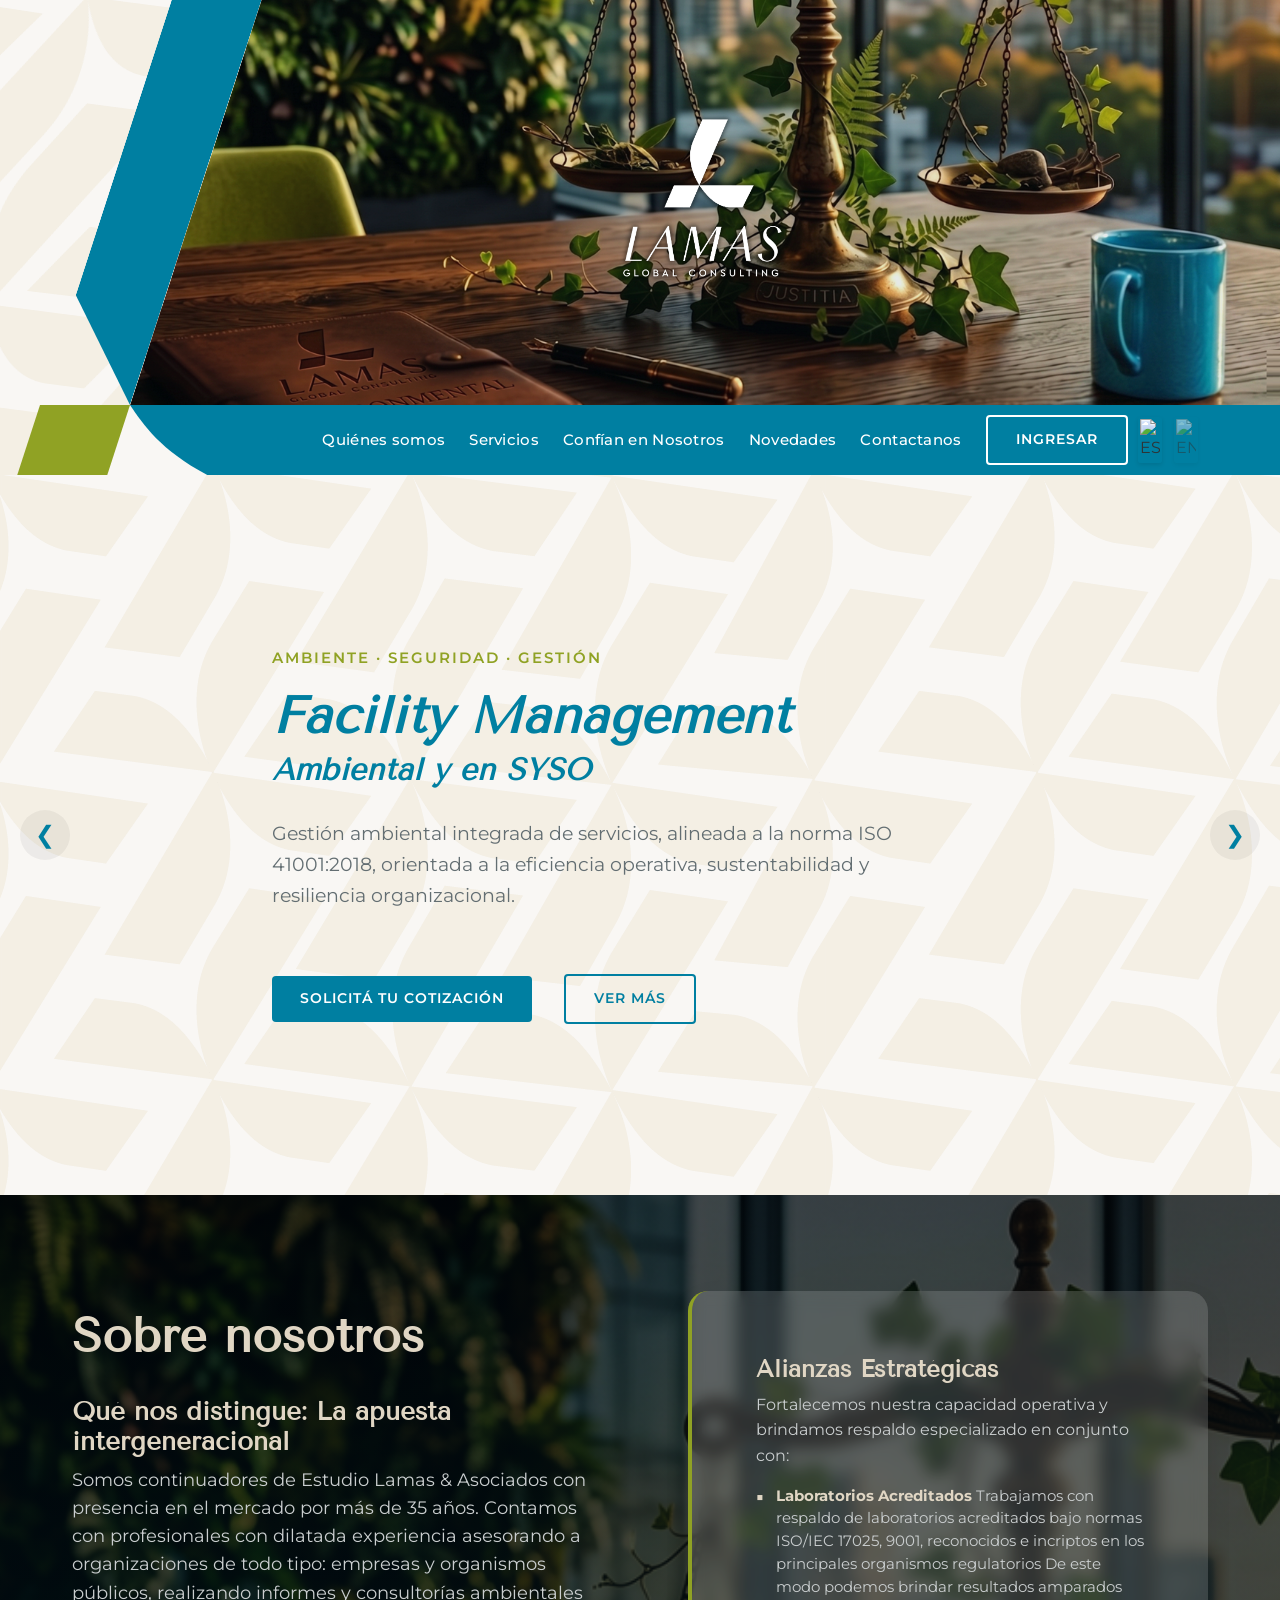
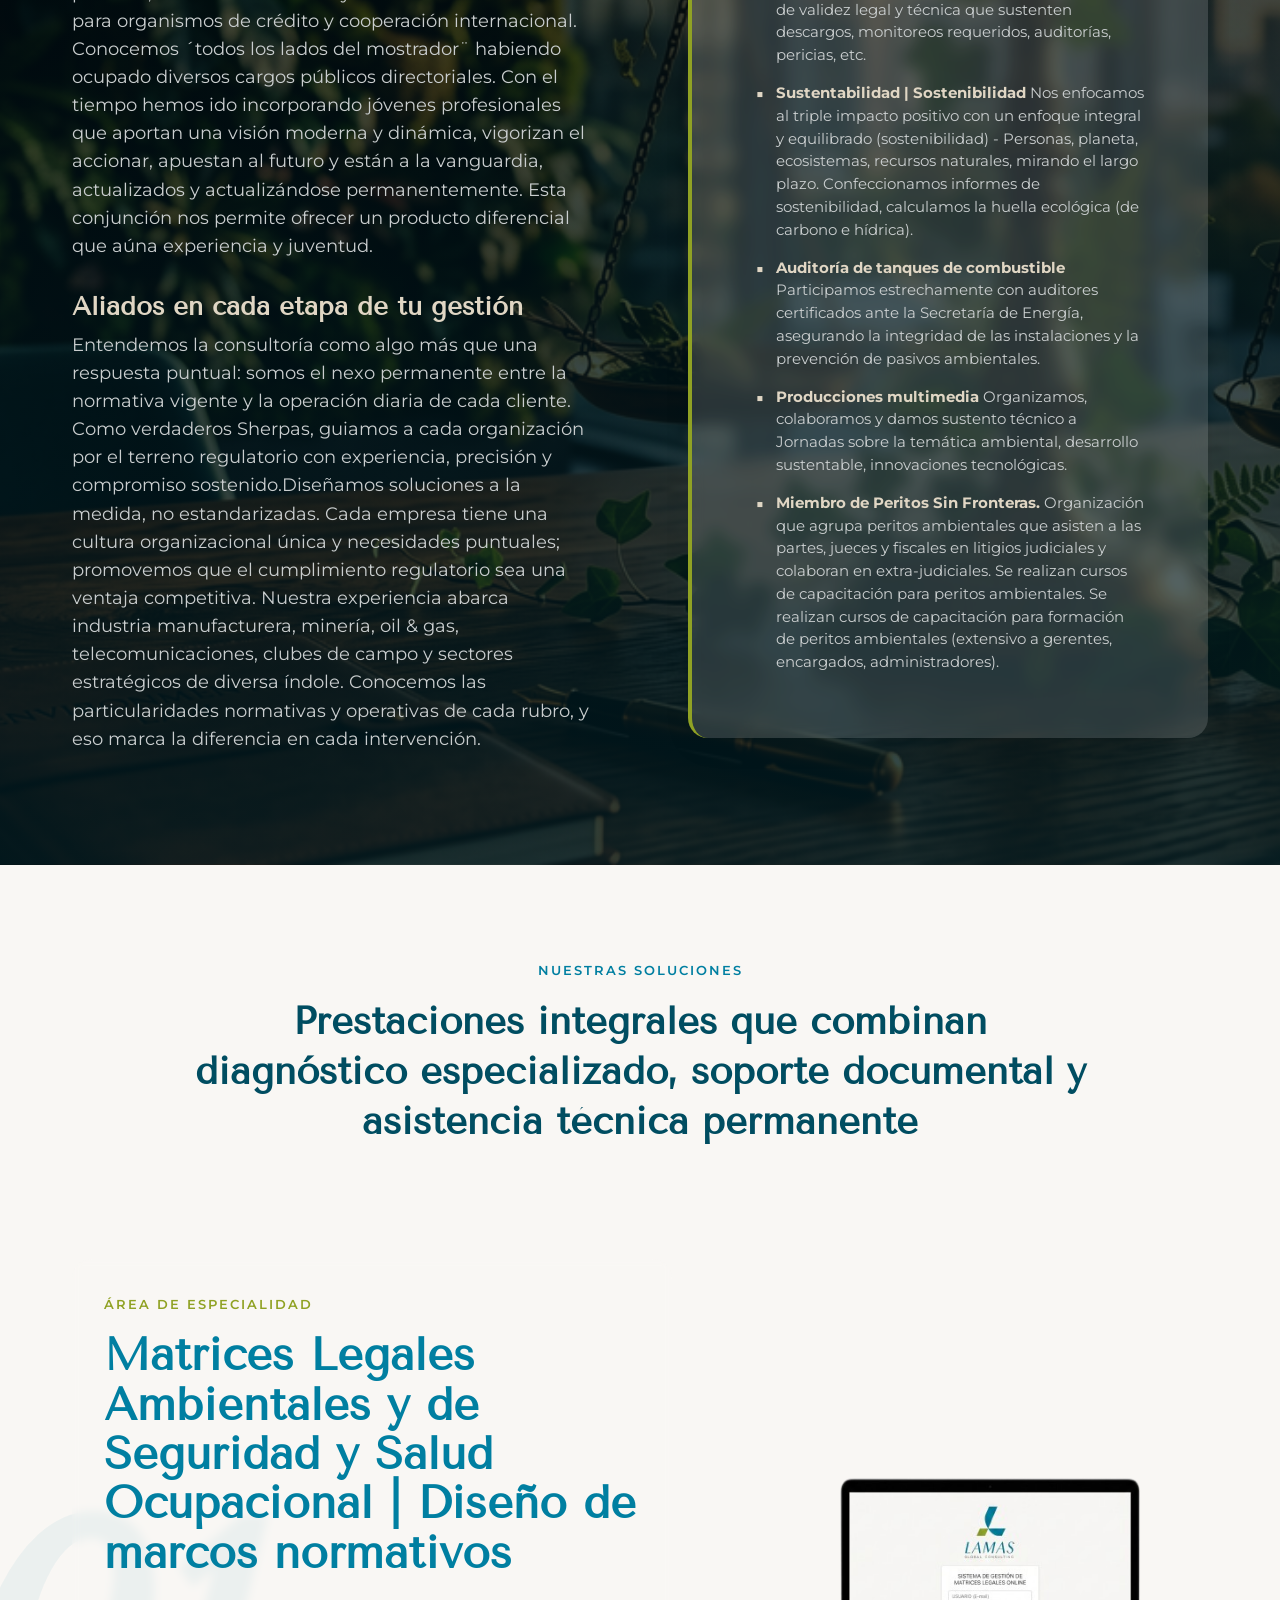
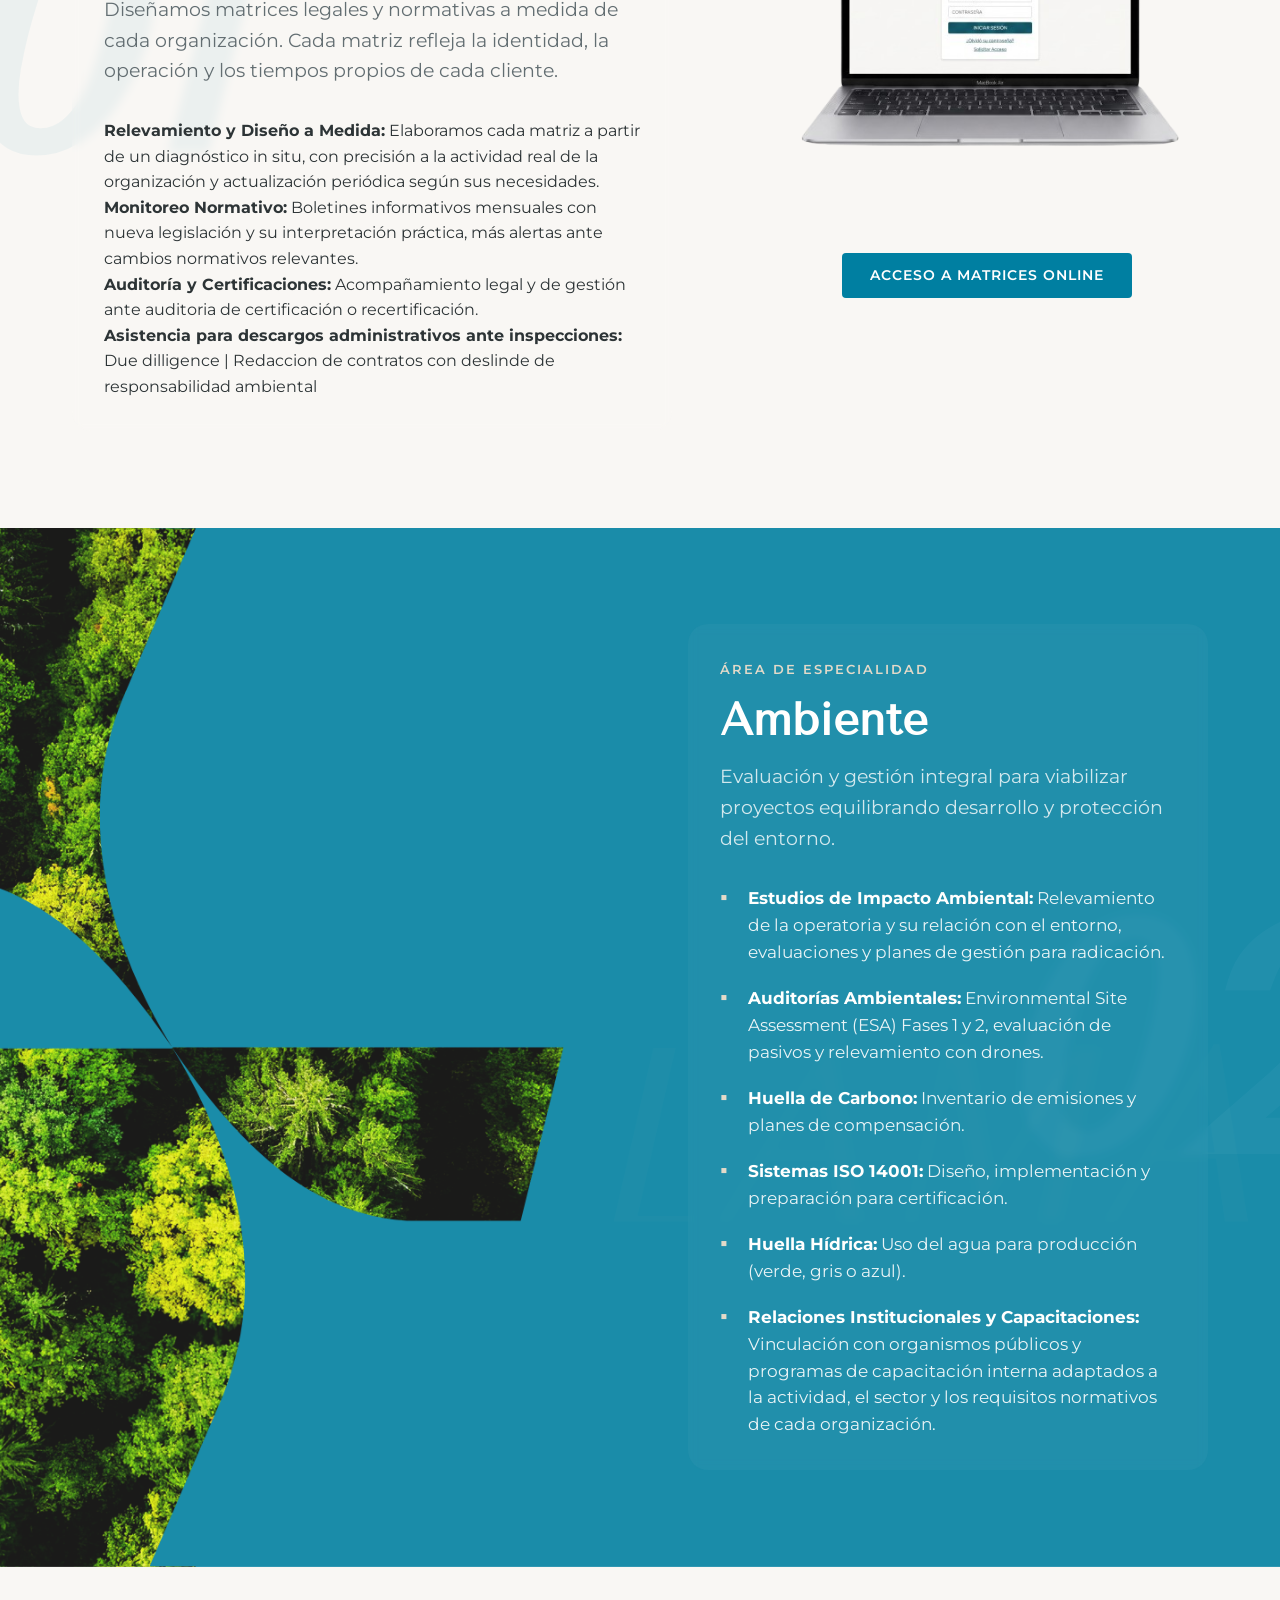
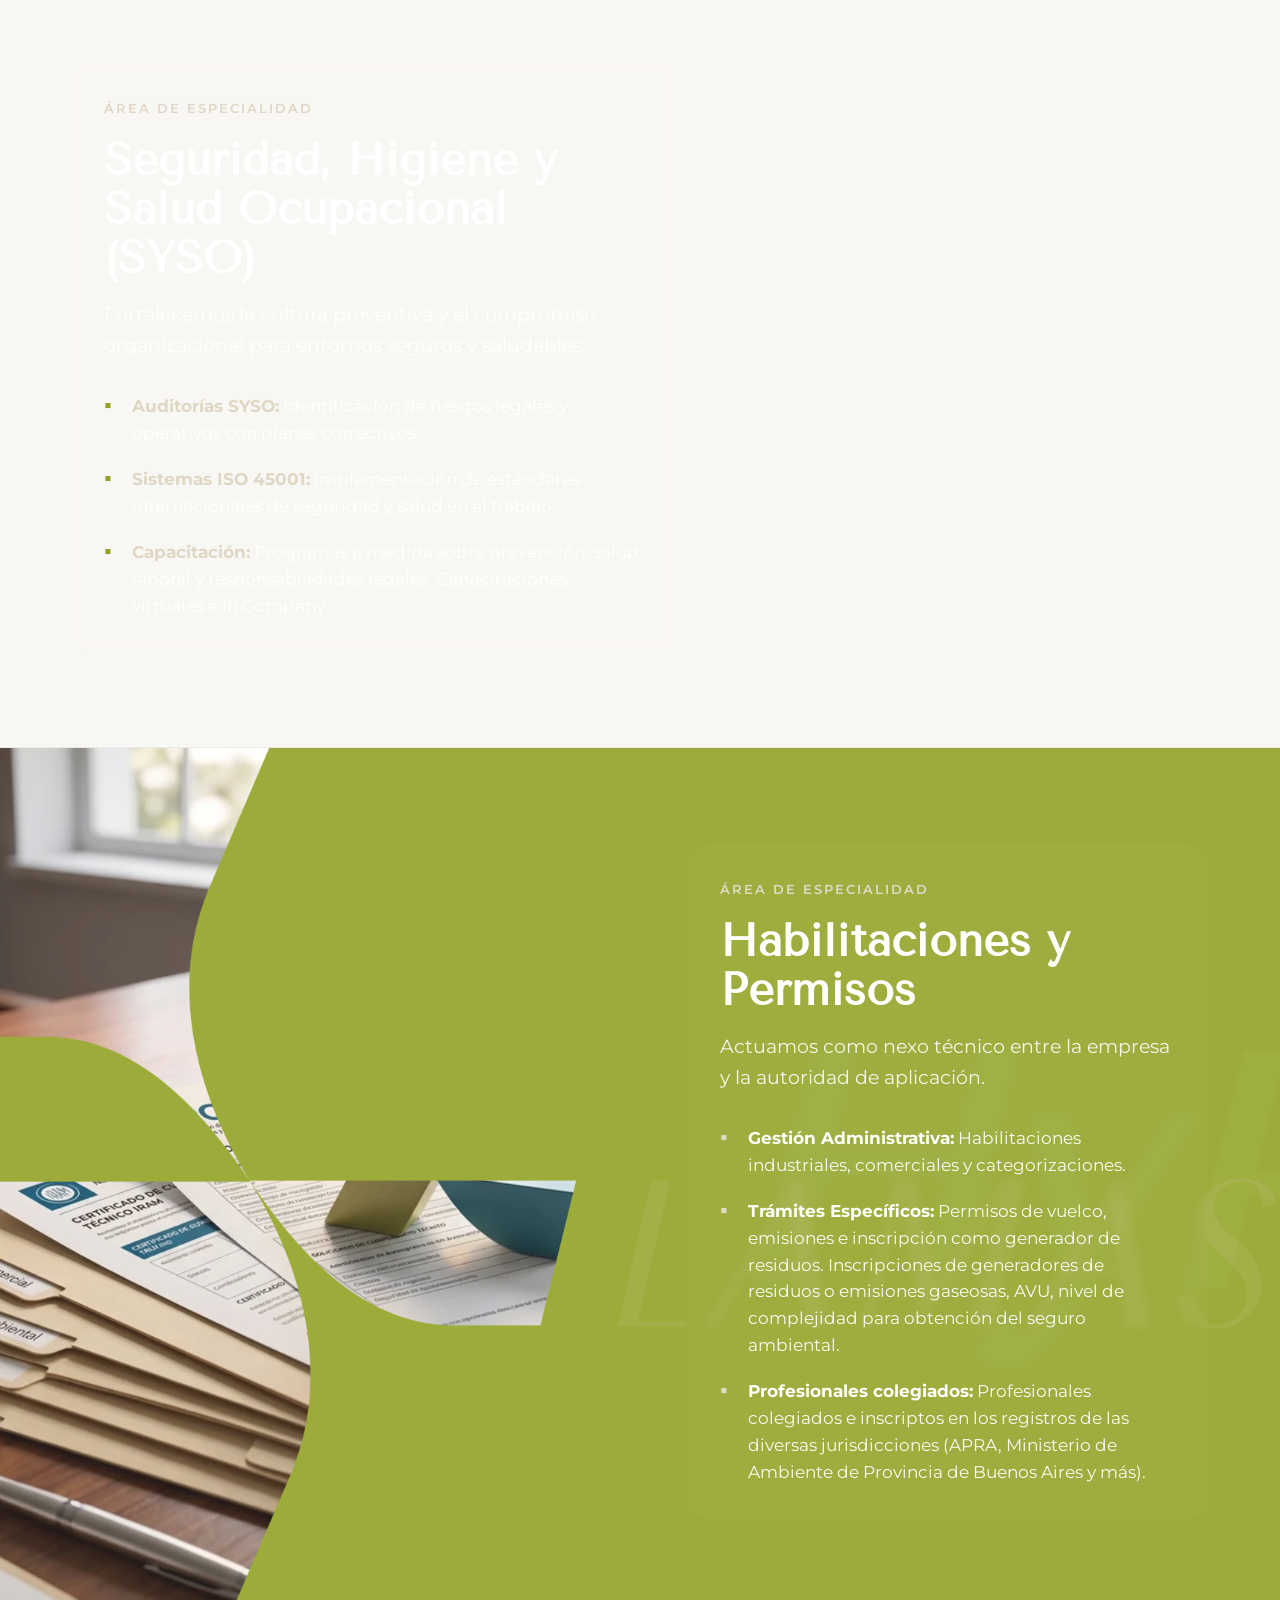
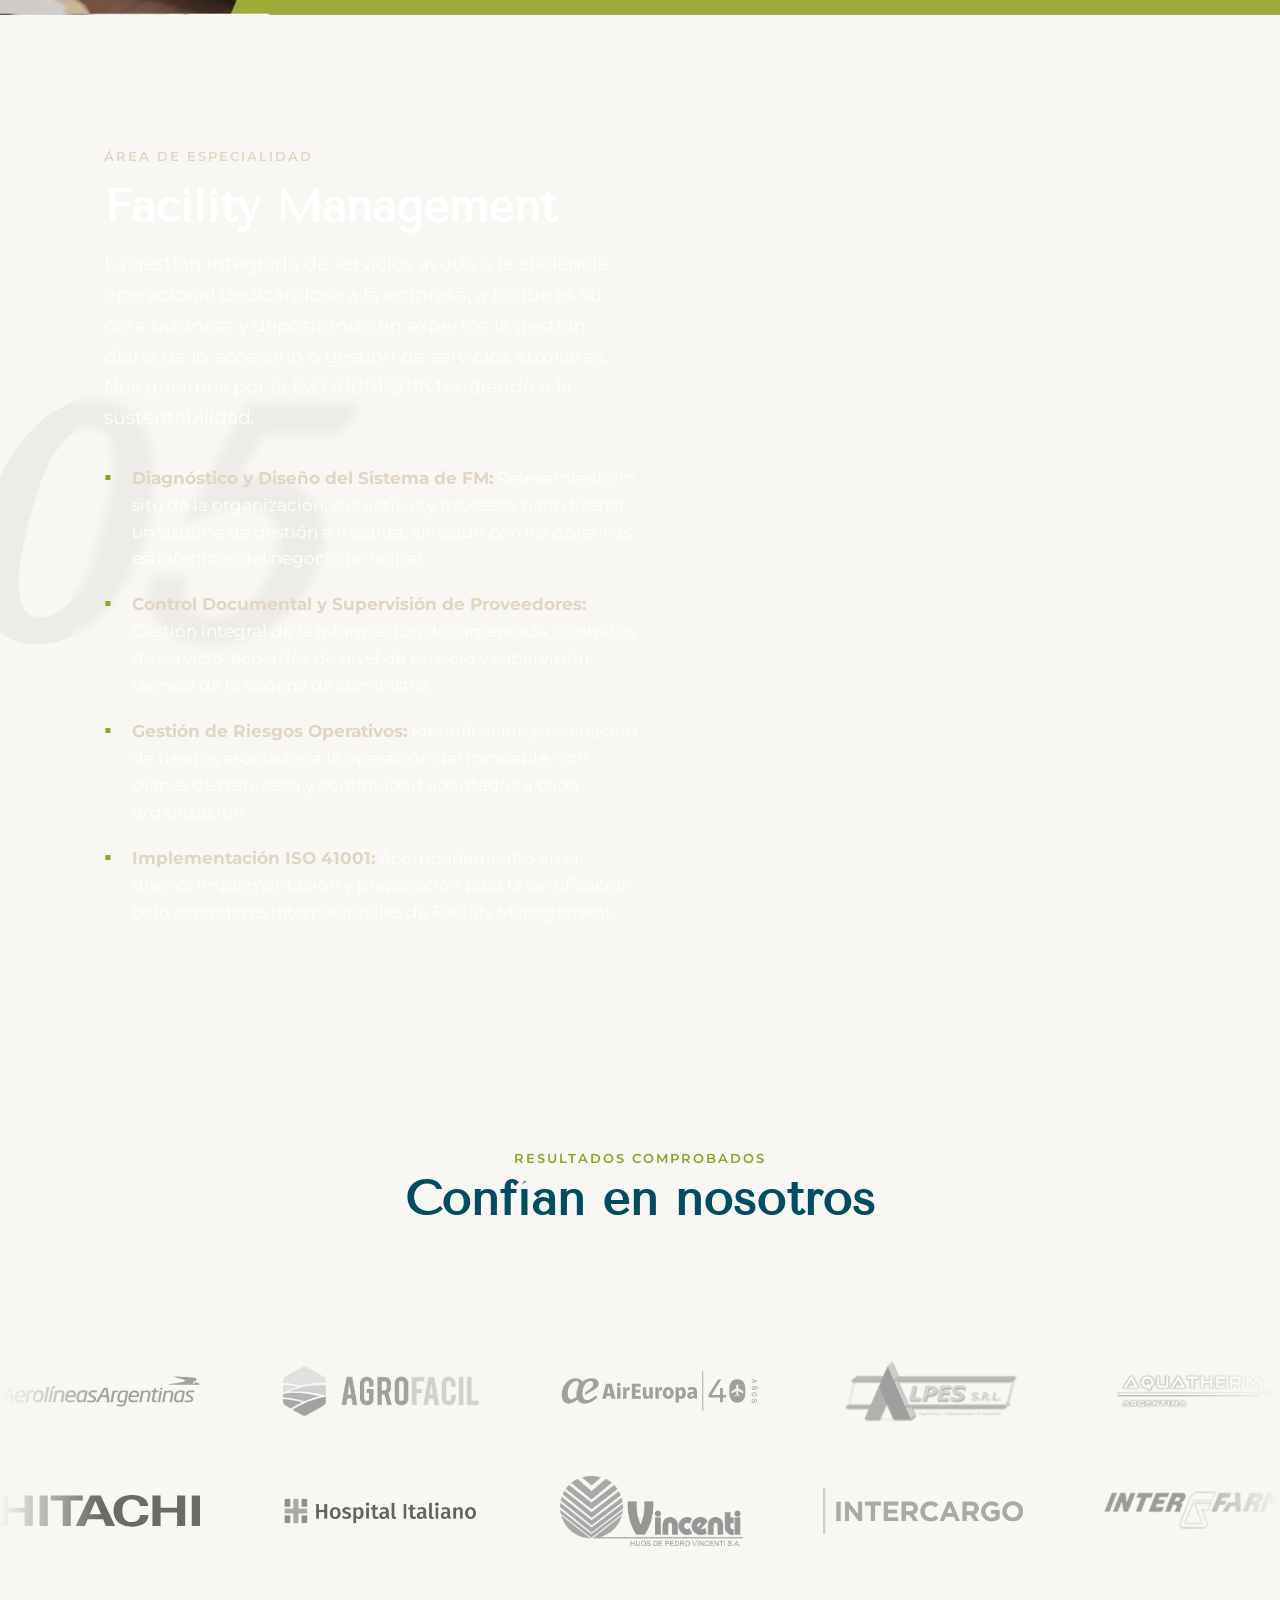
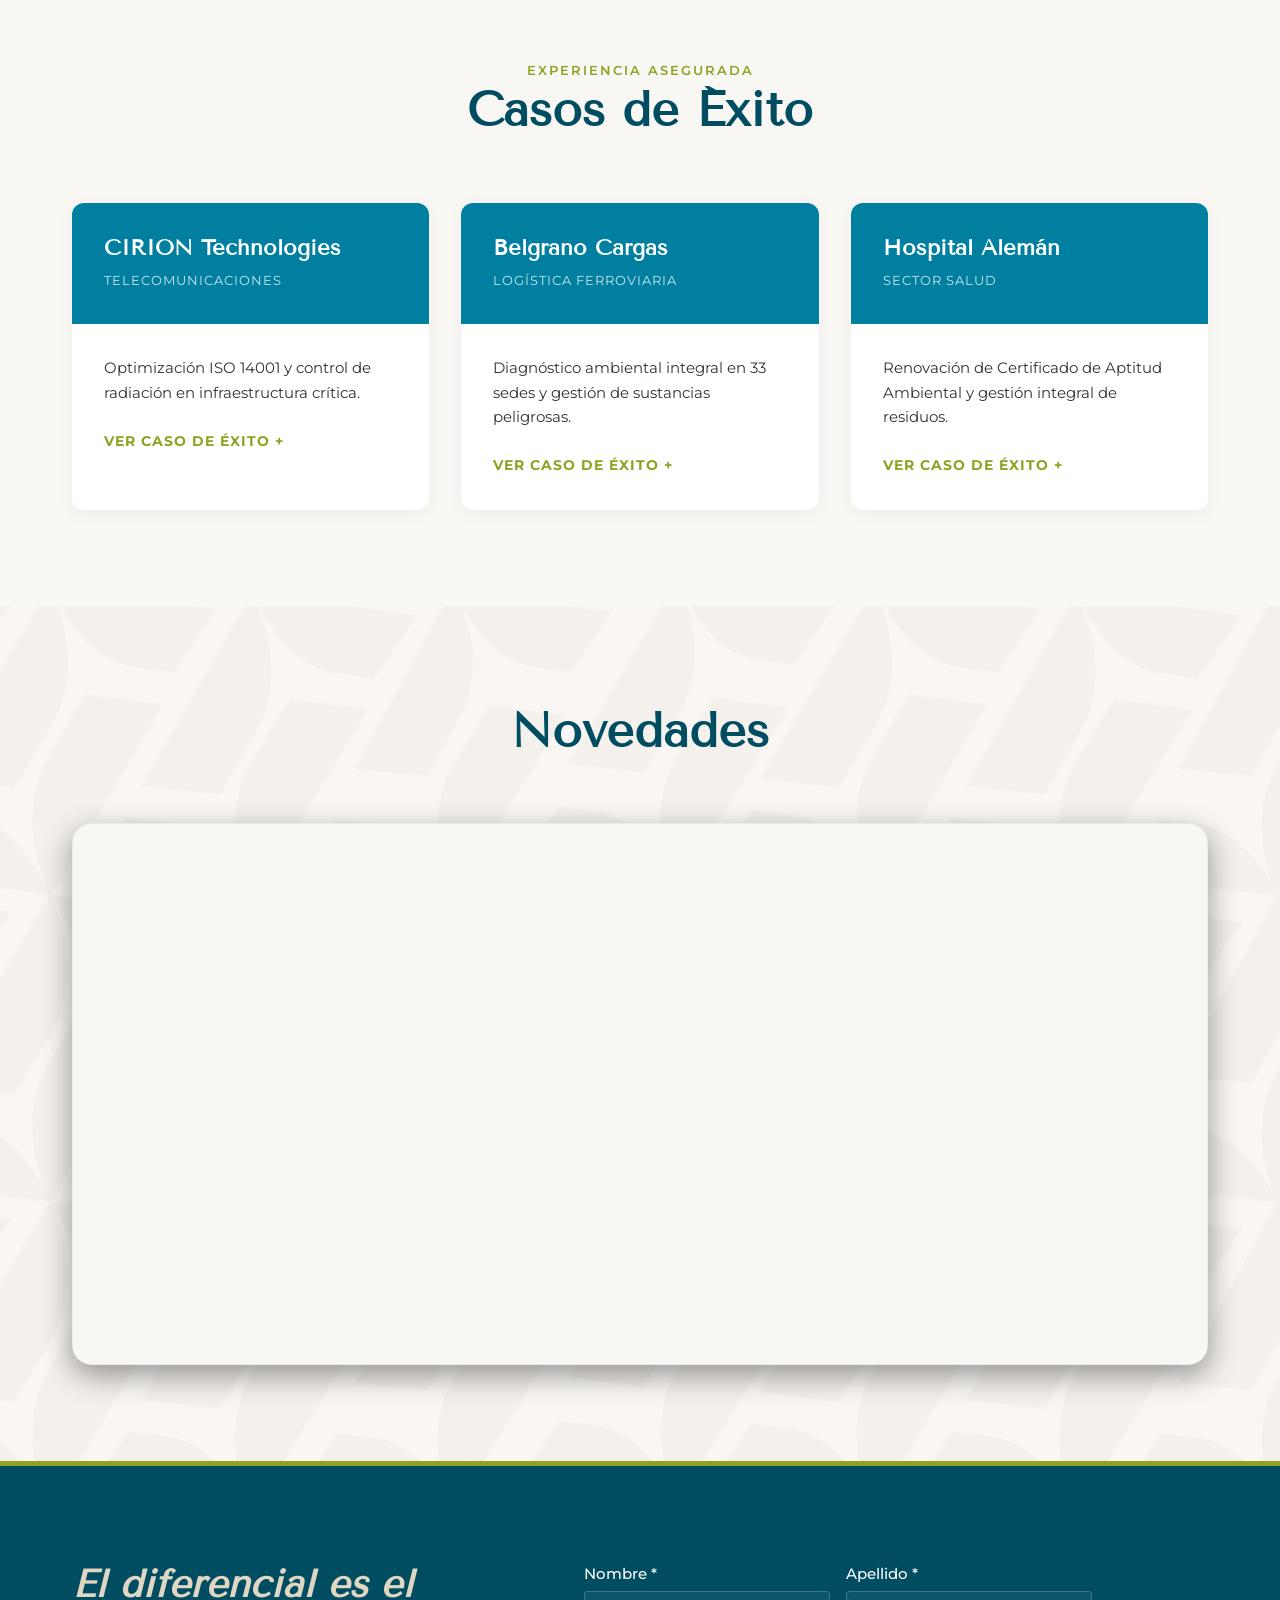
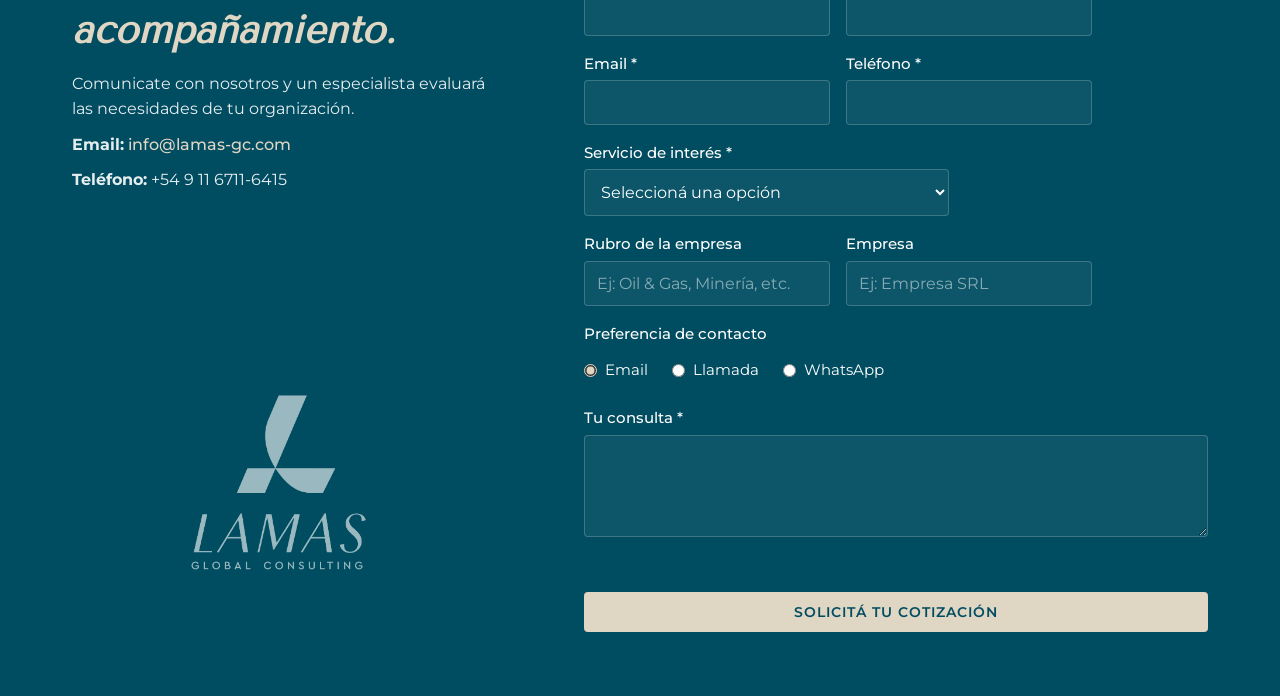
==== commit 2f71308a: "Correcciones visuales safari" ====
--- a/index.html
+++ b/index.html
@@ -342,129 +342,129 @@
             <div class="clients-slider-wrapper">
                 
                 <div class="clients-track track-left">
-                    <img src="assets/img/logos/logo_aerolineas.svg" alt="Aerolíneas Argentinas" loading="lazy">
-                    <img src="assets/img/logos/logo_agrofacil.png" alt="Agrofacil" loading="lazy">
-                    <img src="assets/img/logos/logo_aireuropa.svg" alt="Air Europa" loading="lazy">
-                    <img src="assets/img/logos/logo_alpes.png" alt="Alpes" loading="lazy">
-                    <img src="assets/img/logos/logo_aquatherm.png" alt="Aquatherm" loading="lazy">
-                    <img src="assets/img/logos/logo_arcodisa.png" alt="Arcodisa" loading="lazy">
-                    <img src="assets/img/logos/logo_arredo.png" alt="Arredo" loading="lazy">
-                    <img src="assets/img/logos/logo_baisur.png" alt="Baisur" loading="lazy">
-                    <img src="assets/img/logos/logo_bancocomafi.png" alt="Banco Comafi" loading="lazy">
-                    <img src="assets/img/logos/logo_belgranocargas.gif" alt="Belgrano Cargas" loading="lazy">
-                    <img src="assets/img/logos/logo_camaraarbitral.png" alt="Cámara Arbitral" loading="lazy">
-                    <img src="assets/img/logos/logo_cassara.svg" alt="Cassará" loading="lazy">
-                    <img src="assets/img/logos/logo_cementosavellaneda.svg" alt="Cementos Avellaneda" loading="lazy">
-                    <img src="assets/img/logos/logo_cirion.svg" alt="Cirion" loading="lazy">
-                    <img src="assets/img/logos/logo_clubcampoelmoro.png" alt="Club Campo El Moro" loading="lazy">
-                    <img src="assets/img/logos/logo_cooprogetti.png" alt="Cooprogetti" loading="lazy">
-                    <img src="assets/img/logos/logo_cushman.png" alt="Cushman & Wakefield" loading="lazy">
-                    <img src="assets/img/logos/logo_dibert.png" alt="Dibert" loading="lazy">
-                    <img src="assets/img/logos/logo_dm.png" alt="DM" loading="lazy">
-                    <img src="assets/img/logos/logo_ehs.png" alt="EHS" loading="lazy">
-                    <img src="assets/img/logos/logo_embusa.png" alt="Embajada de USA" loading="lazy">
-                    <img src="assets/img/logos/logo_frigocarne.png" alt="Frigocarne" loading="lazy">
-                    <img src="assets/img/logos/logo_frigorp.png" alt="Frigorífico Rioplatense" loading="lazy">
-                    <img src="assets/img/logos/logo_globenet.png" alt="Globenet" loading="lazy">
-                    <img src="assets/img/logos/logo_gpenaflor.png" alt="Grupo Peñaflor" loading="lazy">
-                    <img src="assets/img/logos/logo_greener.png" alt="Greener" loading="lazy">
-                    <img src="assets/img/logos/logo_haleman.svg" alt="Hospital Alemán" loading="lazy">
-                    <img src="assets/img/logos/logo_haustralis.png" alt="Hotel Australis" loading="lazy">
-                    <img src="assets/img/logos/logo_hdavinci.png" alt="Hotel Da Vinci" loading="lazy">
-                    <img src="assets/img/logos/logo_heiltrailer.png" alt="Heil Trailer" loading="lazy">
-                    
-                    <img src="assets/img/logos/logo_aerolineas.svg" alt="Aerolíneas Argentinas" loading="lazy">
-                    <img src="assets/img/logos/logo_agrofacil.png" alt="Agrofacil" loading="lazy">
-                    <img src="assets/img/logos/logo_aireuropa.svg" alt="Air Europa" loading="lazy">
-                    <img src="assets/img/logos/logo_alpes.png" alt="Alpes" loading="lazy">
-                    <img src="assets/img/logos/logo_aquatherm.png" alt="Aquatherm" loading="lazy">
-                    <img src="assets/img/logos/logo_arcodisa.png" alt="Arcodisa" loading="lazy">
-                    <img src="assets/img/logos/logo_arredo.png" alt="Arredo" loading="lazy">
-                    <img src="assets/img/logos/logo_baisur.png" alt="Baisur" loading="lazy">
-                    <img src="assets/img/logos/logo_bancocomafi.png" alt="Banco Comafi" loading="lazy">
-                    <img src="assets/img/logos/logo_belgranocargas.gif" alt="Belgrano Cargas" loading="lazy">
-                    <img src="assets/img/logos/logo_camaraarbitral.png" alt="Cámara Arbitral" loading="lazy">
-                    <img src="assets/img/logos/logo_cassara.svg" alt="Cassará" loading="lazy">
-                    <img src="assets/img/logos/logo_cementosavellaneda.svg" alt="Cementos Avellaneda" loading="lazy">
-                    <img src="assets/img/logos/logo_cirion.svg" alt="Cirion" loading="lazy">
-                    <img src="assets/img/logos/logo_clubcampoelmoro.png" alt="Club Campo El Moro" loading="lazy">
-                    <img src="assets/img/logos/logo_cooprogetti.png" alt="Cooprogetti" loading="lazy">
-                    <img src="assets/img/logos/logo_cushman.png" alt="Cushman & Wakefield" loading="lazy">
-                    <img src="assets/img/logos/logo_dibert.png" alt="Dibert" loading="lazy">
-                    <img src="assets/img/logos/logo_dm.png" alt="DM" loading="lazy">
-                    <img src="assets/img/logos/logo_ehs.png" alt="EHS" loading="lazy">
-                    <img src="assets/img/logos/logo_embusa.png" alt="Embajada de USA" loading="lazy">
-                    <img src="assets/img/logos/logo_frigocarne.png" alt="Frigocarne" loading="lazy">
-                    <img src="assets/img/logos/logo_frigorp.png" alt="Frigorífico Rioplatense" loading="lazy">
-                    <img src="assets/img/logos/logo_globenet.png" alt="Globenet" loading="lazy">
-                    <img src="assets/img/logos/logo_gpenaflor.png" alt="Grupo Peñaflor" loading="lazy">
-                    <img src="assets/img/logos/logo_greener.png" alt="Greener" loading="lazy">
-                    <img src="assets/img/logos/logo_haleman.svg" alt="Hospital Alemán" loading="lazy">
-                    <img src="assets/img/logos/logo_haustralis.png" alt="Hotel Australis" loading="lazy">
-                    <img src="assets/img/logos/logo_hdavinci.png" alt="Hotel Da Vinci" loading="lazy">
-                    <img src="assets/img/logos/logo_heiltrailer.png" alt="Heil Trailer" loading="lazy">
+                    <img src="assets/img/logos/logo_aerolineas.svg" alt="Aerolíneas Argentinas">
+                    <img src="assets/img/logos/logo_agrofacil.png" alt="Agrofacil">
+                    <img src="assets/img/logos/logo_aireuropa.svg" alt="Air Europa">
+                    <img src="assets/img/logos/logo_alpes.png" alt="Alpes">
+                    <img src="assets/img/logos/logo_aquatherm.png" alt="Aquatherm">
+                    <img src="assets/img/logos/logo_arcodisa.png" alt="Arcodisa">
+                    <img src="assets/img/logos/logo_arredo.png" alt="Arredo">
+                    <img src="assets/img/logos/logo_baisur.png" alt="Baisur">
+                    <img src="assets/img/logos/logo_bancocomafi.png" alt="Banco Comafi">
+                    <img src="assets/img/logos/logo_belgranocargas.gif" alt="Belgrano Cargas">
+                    <img src="assets/img/logos/logo_camaraarbitral.png" alt="Cámara Arbitral">
+                    <img src="assets/img/logos/logo_cassara.svg" alt="Cassará">
+                    <img src="assets/img/logos/logo_cementosavellaneda.svg" alt="Cementos Avellaneda">
+                    <img src="assets/img/logos/logo_cirion.svg" alt="Cirion">
+                    <img src="assets/img/logos/logo_clubcampoelmoro.png" alt="Club Campo El Moro">
+                    <img src="assets/img/logos/logo_cooprogetti.png" alt="Cooprogetti">
+                    <img src="assets/img/logos/logo_cushman.png" alt="Cushman & Wakefield">
+                    <img src="assets/img/logos/logo_dibert.png" alt="Dibert">
+                    <img src="assets/img/logos/logo_dm.png" alt="DM">
+                    <img src="assets/img/logos/logo_ehs.png" alt="EHS">
+                    <img src="assets/img/logos/logo_embusa.png" alt="Embajada de USA">
+                    <img src="assets/img/logos/logo_frigocarne.png" alt="Frigocarne">
+                    <img src="assets/img/logos/logo_frigorp.png" alt="Frigorífico Rioplatense">
+                    <img src="assets/img/logos/logo_globenet.png" alt="Globenet">
+                    <img src="assets/img/logos/logo_gpenaflor.png" alt="Grupo Peñaflor">
+                    <img src="assets/img/logos/logo_greener.png" alt="Greener">
+                    <img src="assets/img/logos/logo_haleman.svg" alt="Hospital Alemán">
+                    <img src="assets/img/logos/logo_haustralis.png" alt="Hotel Australis">
+                    <img src="assets/img/logos/logo_hdavinci.png" alt="Hotel Da Vinci">
+                    <img src="assets/img/logos/logo_heiltrailer.png" alt="Heil Trailer">
+                    
+                    <img src="assets/img/logos/logo_aerolineas.svg" alt="Aerolíneas Argentinas">
+                    <img src="assets/img/logos/logo_agrofacil.png" alt="Agrofacil">
+                    <img src="assets/img/logos/logo_aireuropa.svg" alt="Air Europa">
+                    <img src="assets/img/logos/logo_alpes.png" alt="Alpes">
+                    <img src="assets/img/logos/logo_aquatherm.png" alt="Aquatherm">
+                    <img src="assets/img/logos/logo_arcodisa.png" alt="Arcodisa">
+                    <img src="assets/img/logos/logo_arredo.png" alt="Arredo">
+                    <img src="assets/img/logos/logo_baisur.png" alt="Baisur">
+                    <img src="assets/img/logos/logo_bancocomafi.png" alt="Banco Comafi">
+                    <img src="assets/img/logos/logo_belgranocargas.gif" alt="Belgrano Cargas">
+                    <img src="assets/img/logos/logo_camaraarbitral.png" alt="Cámara Arbitral">
+                    <img src="assets/img/logos/logo_cassara.svg" alt="Cassará">
+                    <img src="assets/img/logos/logo_cementosavellaneda.svg" alt="Cementos Avellaneda">
+                    <img src="assets/img/logos/logo_cirion.svg" alt="Cirion">
+                    <img src="assets/img/logos/logo_clubcampoelmoro.png" alt="Club Campo El Moro">
+                    <img src="assets/img/logos/logo_cooprogetti.png" alt="Cooprogetti">
+                    <img src="assets/img/logos/logo_cushman.png" alt="Cushman & Wakefield">
+                    <img src="assets/img/logos/logo_dibert.png" alt="Dibert">
+                    <img src="assets/img/logos/logo_dm.png" alt="DM">
+                    <img src="assets/img/logos/logo_ehs.png" alt="EHS">
+                    <img src="assets/img/logos/logo_embusa.png" alt="Embajada de USA">
+                    <img src="assets/img/logos/logo_frigocarne.png" alt="Frigocarne">
+                    <img src="assets/img/logos/logo_frigorp.png" alt="Frigorífico Rioplatense">
+                    <img src="assets/img/logos/logo_globenet.png" alt="Globenet">
+                    <img src="assets/img/logos/logo_gpenaflor.png" alt="Grupo Peñaflor">
+                    <img src="assets/img/logos/logo_greener.png" alt="Greener">
+                    <img src="assets/img/logos/logo_haleman.svg" alt="Hospital Alemán">
+                    <img src="assets/img/logos/logo_haustralis.png" alt="Hotel Australis">
+                    <img src="assets/img/logos/logo_hdavinci.png" alt="Hotel Da Vinci">
+                    <img src="assets/img/logos/logo_heiltrailer.png" alt="Heil Trailer">
                 </div>
 
                 <div class="clients-track track-right">
-                    <img src="assets/img/logos/logo_hitachi.svg" alt="Hitachi" loading="lazy">
-                    <img src="assets/img/logos/logo_hitaliano.png" alt="Hospital Italiano" loading="lazy">
-                    <img src="assets/img/logos/logo_hpv.png" alt="HPV" loading="lazy">
-                    <img src="assets/img/logos/logo_intercargo.png" alt="Intercargo" loading="lazy">
-                    <img src="assets/img/logos/logo_interfarma.png" alt="Interfarma" loading="lazy">
-                    <img src="assets/img/logos/logo_javifer.png" alt="Javifer" loading="lazy">
-                    <img src="assets/img/logos/logo_lanin.png" alt="Lanin" loading="lazy">
-                    <img src="assets/img/logos/logo_laoctava.png" alt="La Octava" loading="lazy">
-                    <img src="assets/img/logos/logo_lapompeya.png" alt="La Pompeya" loading="lazy">
-                    <img src="assets/img/logos/logo_liberline.png" alt="Liberline" loading="lazy">
-                    <img src="assets/img/logos/logo_maxpinturas.png" alt="Max Pinturas" loading="lazy">
-                    <img src="assets/img/logos/logo_metropol.svg" alt="Metropol" loading="lazy">
-                    <img src="assets/img/logos/logo_mostaza.png" alt="Mostaza" loading="lazy">
-                    <img src="assets/img/logos/logo_motomel.png" alt="Motomel" loading="lazy">
-                    <img src="assets/img/logos/logo_personal.svg" alt="Personal" loading="lazy">
-                    <img src="assets/img/logos/logo_picanuelas.png" alt="Parque Ind Cañuelas" loading="lazy">
-                    <img src="assets/img/logos/logo_pintlogistics.png" alt="Point Logistics" loading="lazy">
-                    <img src="assets/img/logos/logo_prohygiene.svg" alt="Prohygiene" loading="lazy">
-                    <img src="assets/img/logos/logo_puertonizuc.png" alt="Puerto Nizuc" loading="lazy">
-                    <img src="assets/img/logos/logo_sap.svg" alt="SAP" loading="lazy">
-                    <img src="assets/img/logos/logo_southex.png" alt="Southex" loading="lazy">
-                    <img src="assets/img/logos/logo_tetrapak.png" alt="Tetrapak" loading="lazy">
-                    <img src="assets/img/logos/logo_torneos.png" alt="Torneos" loading="lazy">
-                    <img src="assets/img/logos/logo_torresdelsur.png" alt="Torres del Sur" loading="lazy">
-                    <img src="assets/img/logos/logo_treslomas.png" alt="Tres Lomas" loading="lazy">
-                    <img src="assets/img/logos/logo_valo.svg" alt="Banco de Valores" loading="lazy">
-                    <img src="assets/img/logos/logo_vtal.png" alt="VTAL" loading="lazy">
-                    <img src="assets/img/logos/logo_wurth.svg" alt="Wurth" loading="lazy">
-                    <img src="assets/img/logos/logo_ypfluz.png" alt="YPF Luz" loading="lazy">
-
-                    <img src="assets/img/logos/logo_hitachi.svg" alt="Hitachi" loading="lazy">
-                    <img src="assets/img/logos/logo_hitaliano.png" alt="Hospital Italiano" loading="lazy">
-                    <img src="assets/img/logos/logo_hpv.png" alt="HPV" loading="lazy">
-                    <img src="assets/img/logos/logo_intercargo.png" alt="Intercargo" loading="lazy">
-                    <img src="assets/img/logos/logo_interfarma.png" alt="Interfarma" loading="lazy">
-                    <img src="assets/img/logos/logo_javifer.png" alt="Javifer" loading="lazy">
-                    <img src="assets/img/logos/logo_lanin.png" alt="Lanin" loading="lazy">
-                    <img src="assets/img/logos/logo_laoctava.png" alt="La Octava" loading="lazy">
-                    <img src="assets/img/logos/logo_lapompeya.png" alt="La Pompeya" loading="lazy">
-                    <img src="assets/img/logos/logo_liberline.png" alt="Liberline" loading="lazy">
-                    <img src="assets/img/logos/logo_maxpinturas.png" alt="Max Pinturas" loading="lazy">
-                    <img src="assets/img/logos/logo_metropol.svg" alt="Metropol" loading="lazy">
-                    <img src="assets/img/logos/logo_mostaza.png" alt="Mostaza" loading="lazy">
-                    <img src="assets/img/logos/logo_motomel.png" alt="Motomel" loading="lazy">
-                    <img src="assets/img/logos/logo_personal.svg" alt="Personal" loading="lazy">
-                    <img src="assets/img/logos/logo_picanuelas.png" alt="Parque Ind Cañuelas" loading="lazy">
-                    <img src="assets/img/logos/logo_pintlogistics.png" alt="Point Logistics" loading="lazy">
-                    <img src="assets/img/logos/logo_prohygiene.svg" alt="Prohygiene" loading="lazy">
-                    <img src="assets/img/logos/logo_puertonizuc.png" alt="Puerto Nizuc" loading="lazy">
-                    <img src="assets/img/logos/logo_sap.svg" alt="SAP" loading="lazy">
-                    <img src="assets/img/logos/logo_southex.png" alt="Southex" loading="lazy">
-                    <img src="assets/img/logos/logo_tetrapak.png" alt="Tetrapak" loading="lazy">
-                    <img src="assets/img/logos/logo_torneos.png" alt="Torneos" loading="lazy">
-                    <img src="assets/img/logos/logo_torresdelsur.png" alt="Torres del Sur" loading="lazy">
-                    <img src="assets/img/logos/logo_treslomas.png" alt="Tres Lomas" loading="lazy">
-                    <img src="assets/img/logos/logo_valo.svg" alt="Banco de Valores" loading="lazy">
-                    <img src="assets/img/logos/logo_vtal.png" alt="VTAL" loading="lazy">
-                    <img src="assets/img/logos/logo_wurth.svg" alt="Wurth" loading="lazy">
-                    <img src="assets/img/logos/logo_ypfluz.png" alt="YPF Luz" loading="lazy">
+                    <img src="assets/img/logos/logo_hitachi.svg" alt="Hitachi">
+                    <img src="assets/img/logos/logo_hitaliano.png" alt="Hospital Italiano">
+                    <img src="assets/img/logos/logo_hpv.png" alt="HPV">
+                    <img src="assets/img/logos/logo_intercargo.png" alt="Intercargo">
+                    <img src="assets/img/logos/logo_interfarma.png" alt="Interfarma">
+                    <img src="assets/img/logos/logo_javifer.png" alt="Javifer">
+                    <img src="assets/img/logos/logo_lanin.png" alt="Lanin">
+                    <img src="assets/img/logos/logo_laoctava.png" alt="La Octava">
+                    <img src="assets/img/logos/logo_lapompeya.png" alt="La Pompeya">
+                    <img src="assets/img/logos/logo_liberline.png" alt="Liberline">
+                    <img src="assets/img/logos/logo_maxpinturas.png" alt="Max Pinturas">
+                    <img src="assets/img/logos/logo_metropol.svg" alt="Metropol">
+                    <img src="assets/img/logos/logo_mostaza.png" alt="Mostaza">
+                    <img src="assets/img/logos/logo_motomel.png" alt="Motomel">
+                    <img src="assets/img/logos/logo_personal.svg" alt="Personal">
+                    <img src="assets/img/logos/logo_picanuelas.png" alt="Parque Ind Cañuelas">
+                    <img src="assets/img/logos/logo_pintlogistics.png" alt="Point Logistics">
+                    <img src="assets/img/logos/logo_prohygiene.svg" alt="Prohygiene">
+                    <img src="assets/img/logos/logo_puertonizuc.png" alt="Puerto Nizuc">
+                    <img src="assets/img/logos/logo_sap.svg" alt="SAP">
+                    <img src="assets/img/logos/logo_southex.png" alt="Southex">
+                    <img src="assets/img/logos/logo_tetrapak.png" alt="Tetrapak">
+                    <img src="assets/img/logos/logo_torneos.png" alt="Torneos">
+                    <img src="assets/img/logos/logo_torresdelsur.png" alt="Torres del Sur">
+                    <img src="assets/img/logos/logo_treslomas.png" alt="Tres Lomas">
+                    <img src="assets/img/logos/logo_valo.svg" alt="Banco de Valores">
+                    <img src="assets/img/logos/logo_vtal.png" alt="VTAL">
+                    <img src="assets/img/logos/logo_wurth.svg" alt="Wurth">
+                    <img src="assets/img/logos/logo_ypfluz.png" alt="YPF Luz">
+
+                    <img src="assets/img/logos/logo_hitachi.svg" alt="Hitachi">
+                    <img src="assets/img/logos/logo_hitaliano.png" alt="Hospital Italiano">
+                    <img src="assets/img/logos/logo_hpv.png" alt="HPV">
+                    <img src="assets/img/logos/logo_intercargo.png" alt="Intercargo">
+                    <img src="assets/img/logos/logo_interfarma.png" alt="Interfarma">
+                    <img src="assets/img/logos/logo_javifer.png" alt="Javifer">
+                    <img src="assets/img/logos/logo_lanin.png" alt="Lanin">
+                    <img src="assets/img/logos/logo_laoctava.png" alt="La Octava">
+                    <img src="assets/img/logos/logo_lapompeya.png" alt="La Pompeya">
+                    <img src="assets/img/logos/logo_liberline.png" alt="Liberline">
+                    <img src="assets/img/logos/logo_maxpinturas.png" alt="Max Pinturas">
+                    <img src="assets/img/logos/logo_metropol.svg" alt="Metropol">
+                    <img src="assets/img/logos/logo_mostaza.png" alt="Mostaza">
+                    <img src="assets/img/logos/logo_motomel.png" alt="Motomel">
+                    <img src="assets/img/logos/logo_personal.svg" alt="Personal">
+                    <img src="assets/img/logos/logo_picanuelas.png" alt="Parque Ind Cañuelas">
+                    <img src="assets/img/logos/logo_pintlogistics.png" alt="Point Logistics">
+                    <img src="assets/img/logos/logo_prohygiene.svg" alt="Prohygiene">
+                    <img src="assets/img/logos/logo_puertonizuc.png" alt="Puerto Nizuc">
+                    <img src="assets/img/logos/logo_sap.svg" alt="SAP">
+                    <img src="assets/img/logos/logo_southex.png" alt="Southex">
+                    <img src="assets/img/logos/logo_tetrapak.png" alt="Tetrapak">
+                    <img src="assets/img/logos/logo_torneos.png" alt="Torneos">
+                    <img src="assets/img/logos/logo_torresdelsur.png" alt="Torres del Sur">
+                    <img src="assets/img/logos/logo_treslomas.png" alt="Tres Lomas">
+                    <img src="assets/img/logos/logo_valo.svg" alt="Banco de Valores">
+                    <img src="assets/img/logos/logo_vtal.png" alt="VTAL">
+                    <img src="assets/img/logos/logo_wurth.svg" alt="Wurth">
+                    <img src="assets/img/logos/logo_ypfluz.png" alt="YPF Luz">
                 </div>
 
             </div>
--- a/assets/css/style.css
+++ b/assets/css/style.css
@@ -602,8 +602,12 @@
     display: flex;
     align-items: center;
     gap: 80px;
-    width: max-content;
     flex-shrink: 0;
+    /* Safari fix: usar min-width en lugar de max-content */
+    min-width: max-content;
+    will-change: transform;
+    -webkit-backface-visibility: hidden;
+    backface-visibility: hidden;
 }
 
 .clients-track img {
@@ -622,20 +626,26 @@
 
 .track-left {
     animation: scrollLeft 80s linear infinite;
+    animation-fill-mode: none;
+    -webkit-animation: scrollLeft 80s linear infinite;
+    -webkit-animation-fill-mode: none;
 }
 
 .track-right {
     animation: scrollRight 80s linear infinite;
+    animation-fill-mode: none;
+    -webkit-animation: scrollRight 80s linear infinite;
+    -webkit-animation-fill-mode: none;
 }
 
 @keyframes scrollLeft {
-    from { transform: translateX(0); }
-    to   { transform: translateX(-50%); }
+    0%   { transform: translate3d(0, 0, 0); }
+    100% { transform: translate3d(-50%, 0, 0); }
 }
 
 @keyframes scrollRight {
-    from { transform: translateX(-50%); }
-    to   { transform: translateX(0); }
+    0%   { transform: translate3d(-50%, 0, 0); }
+    100% { transform: translate3d(0, 0, 0); }
 }
 
 @media (max-width: 768px) {
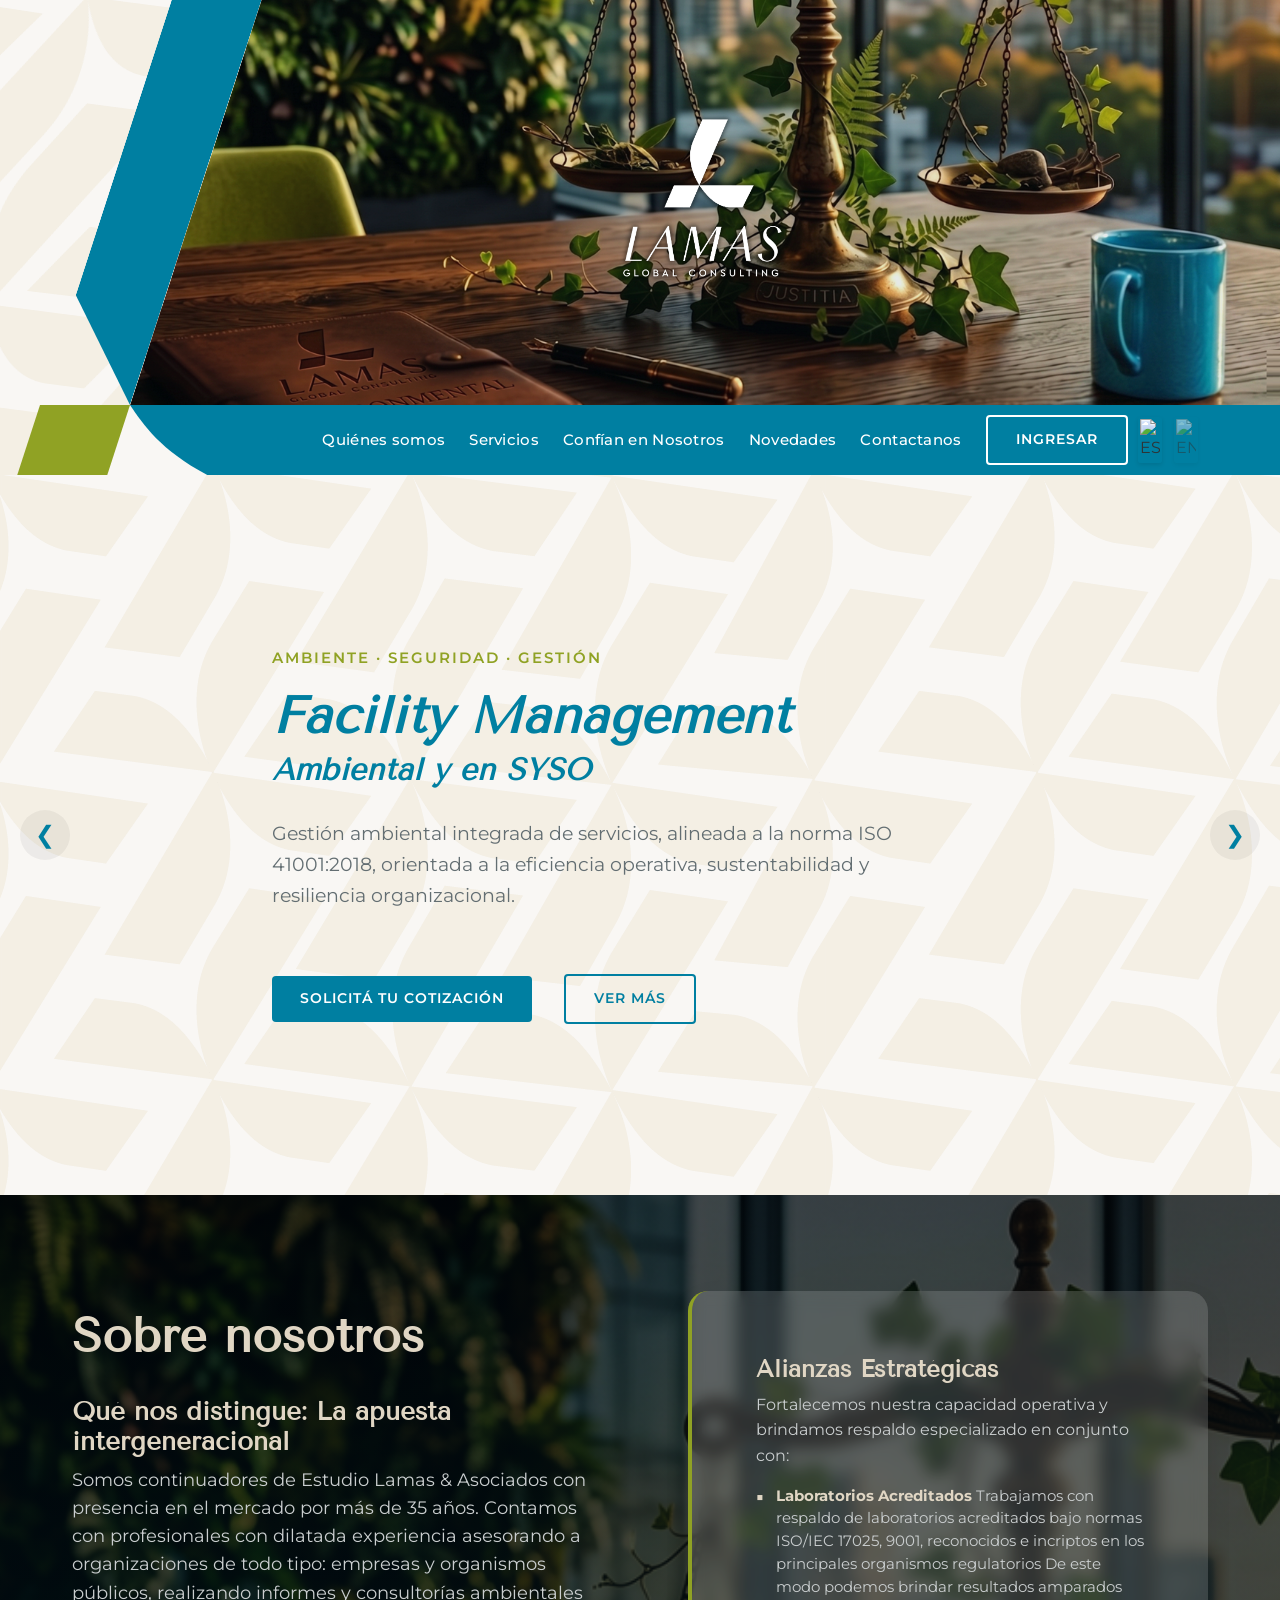
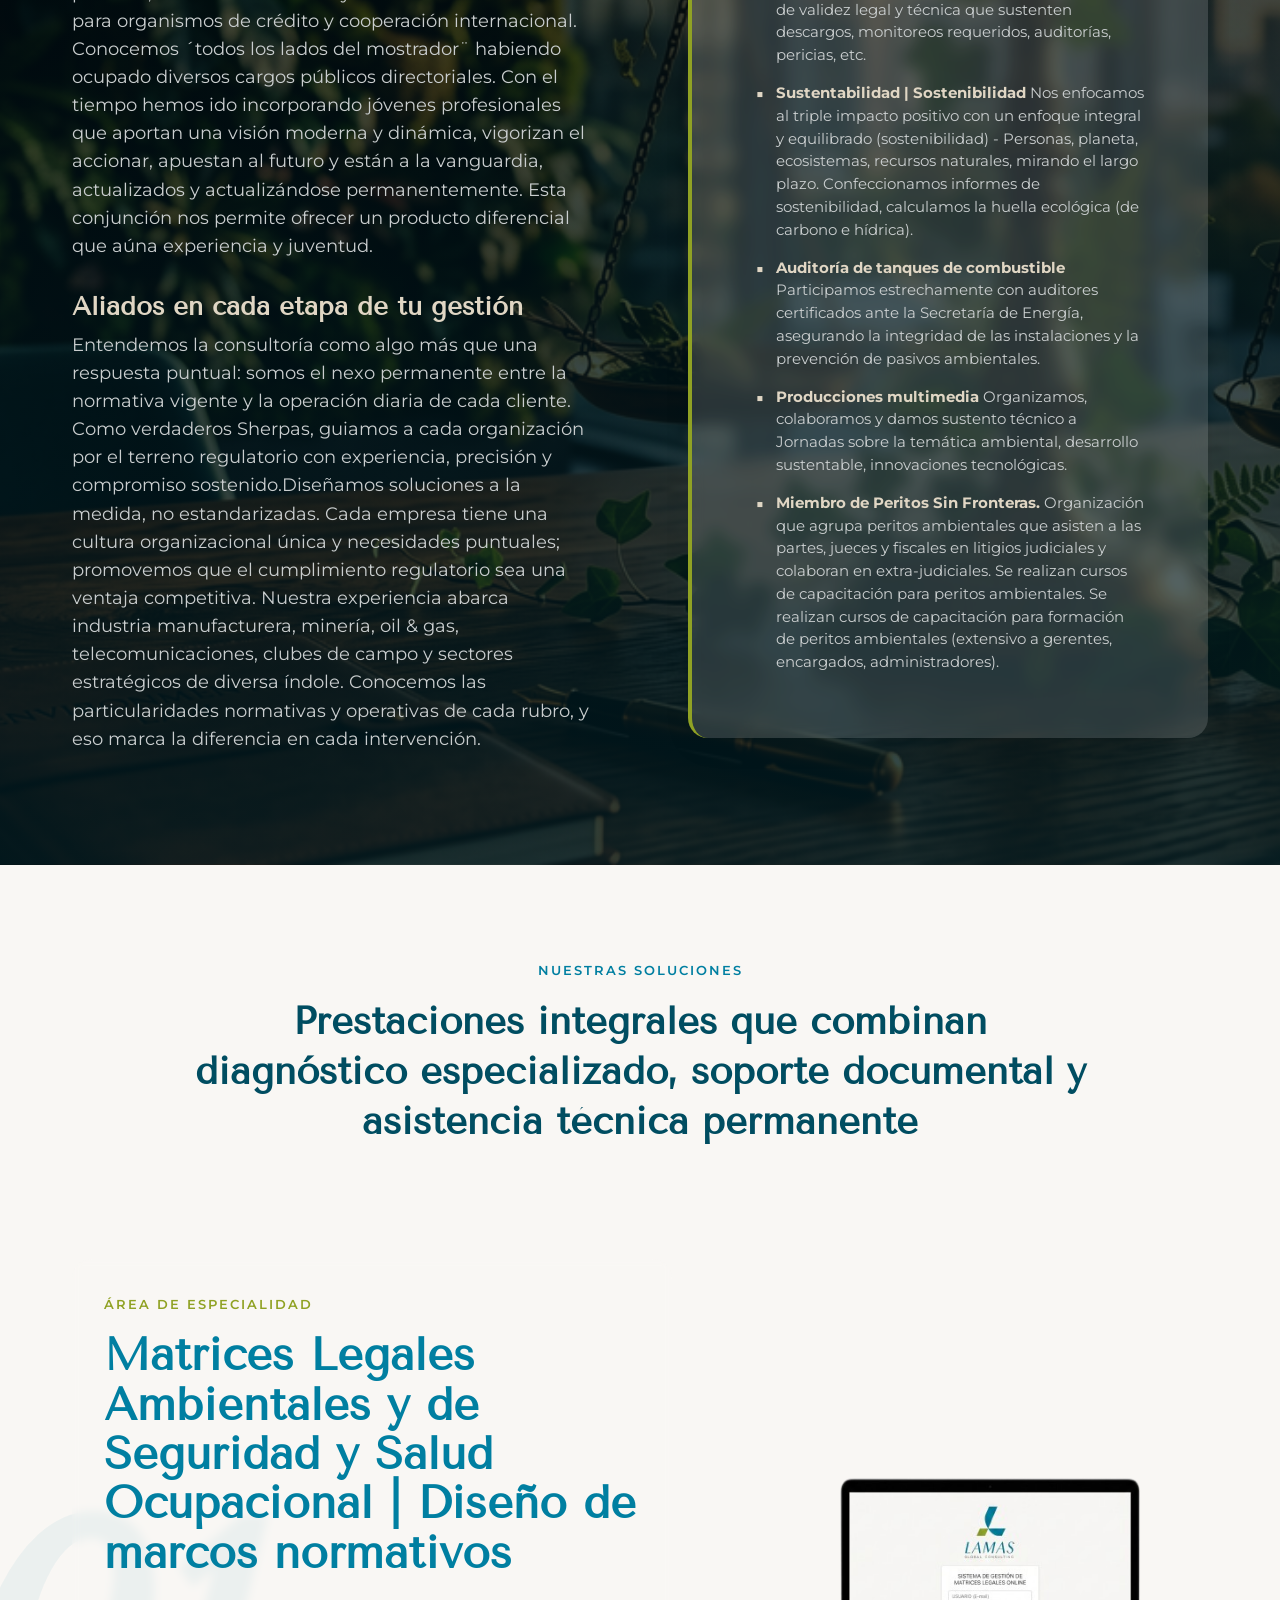
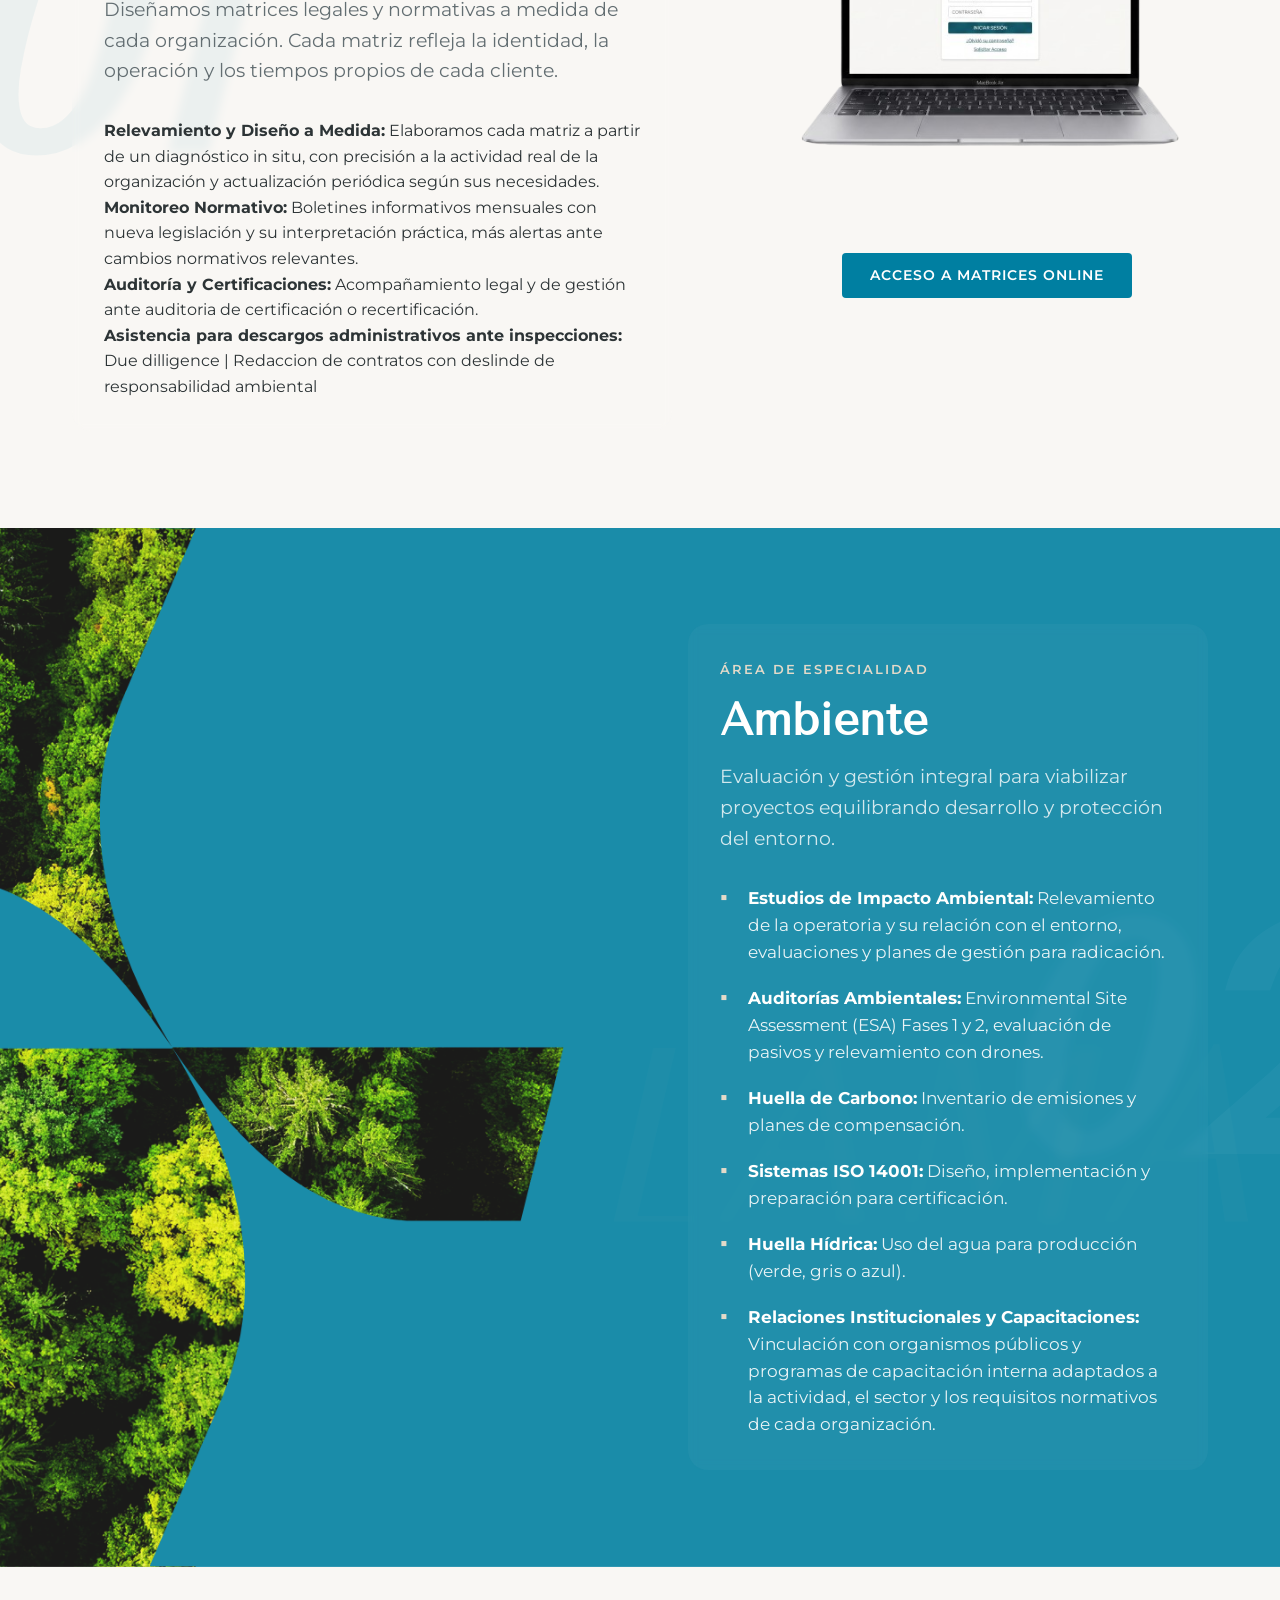
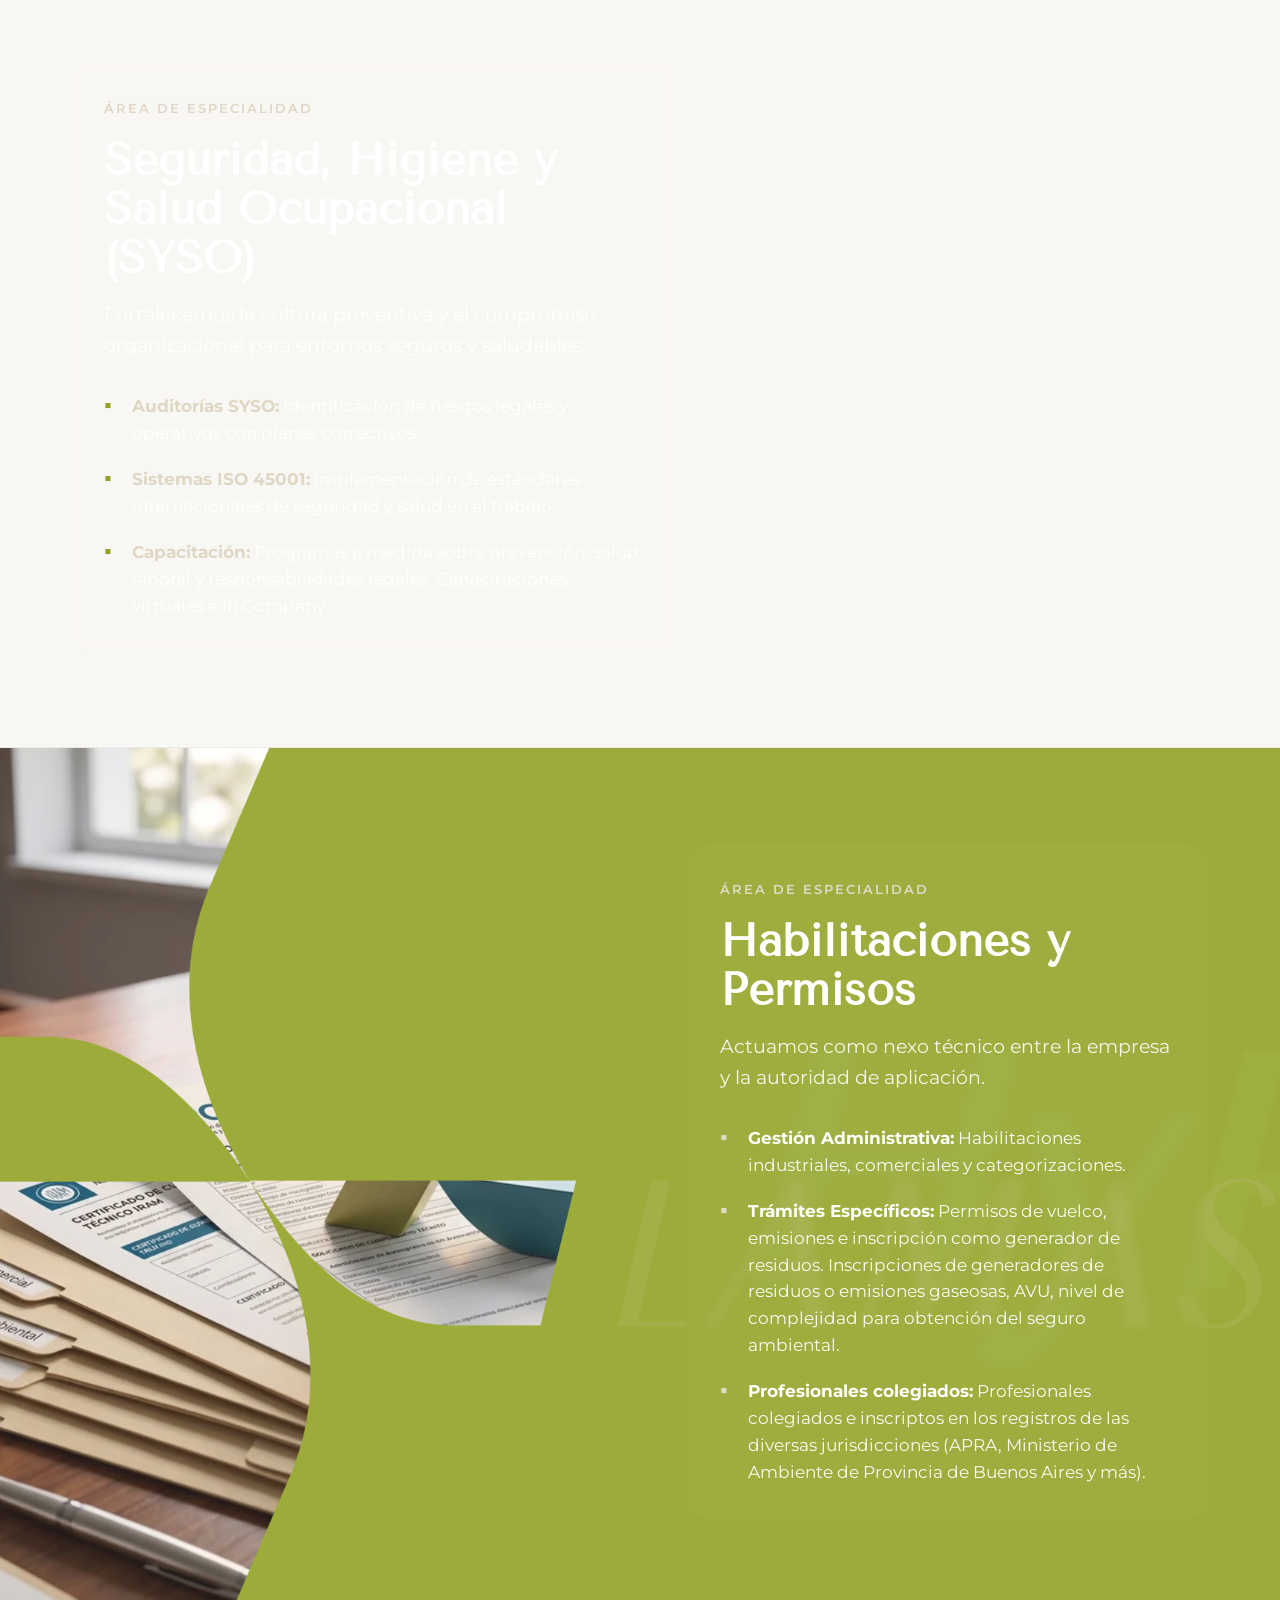
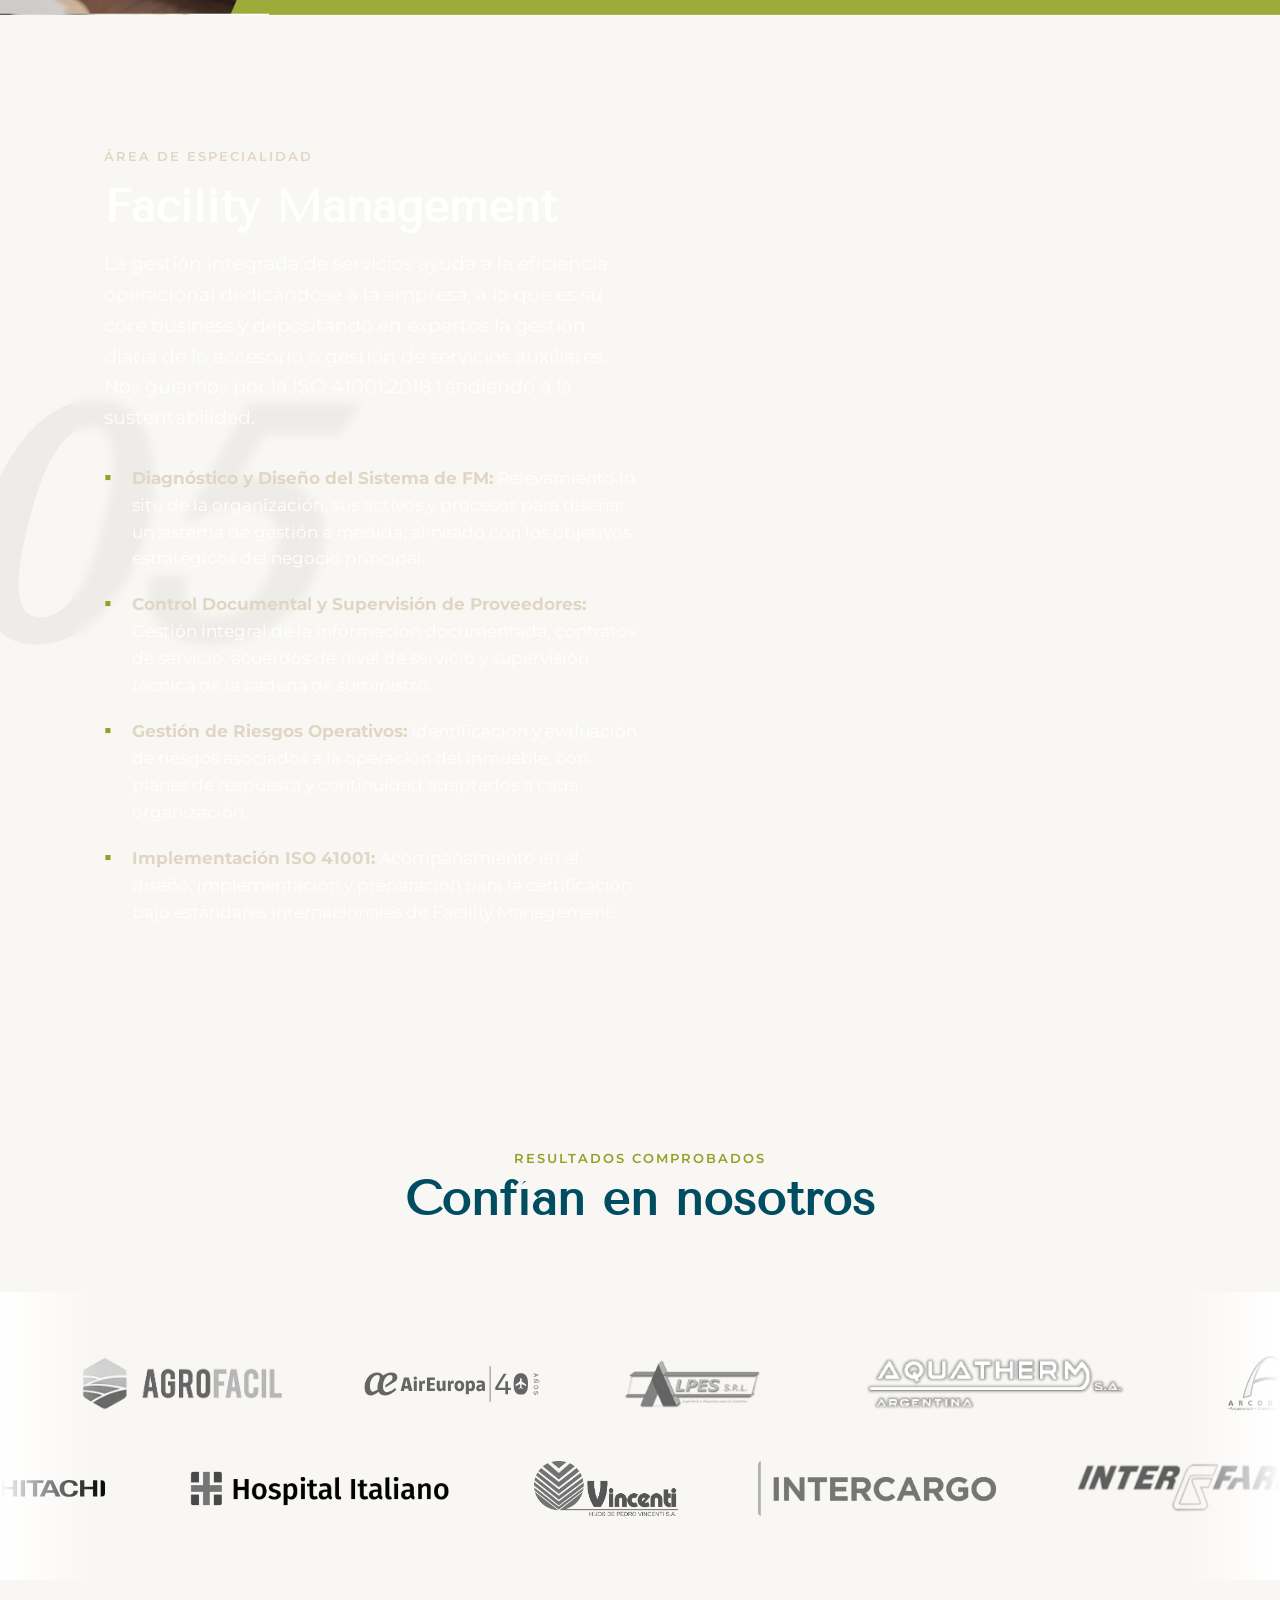
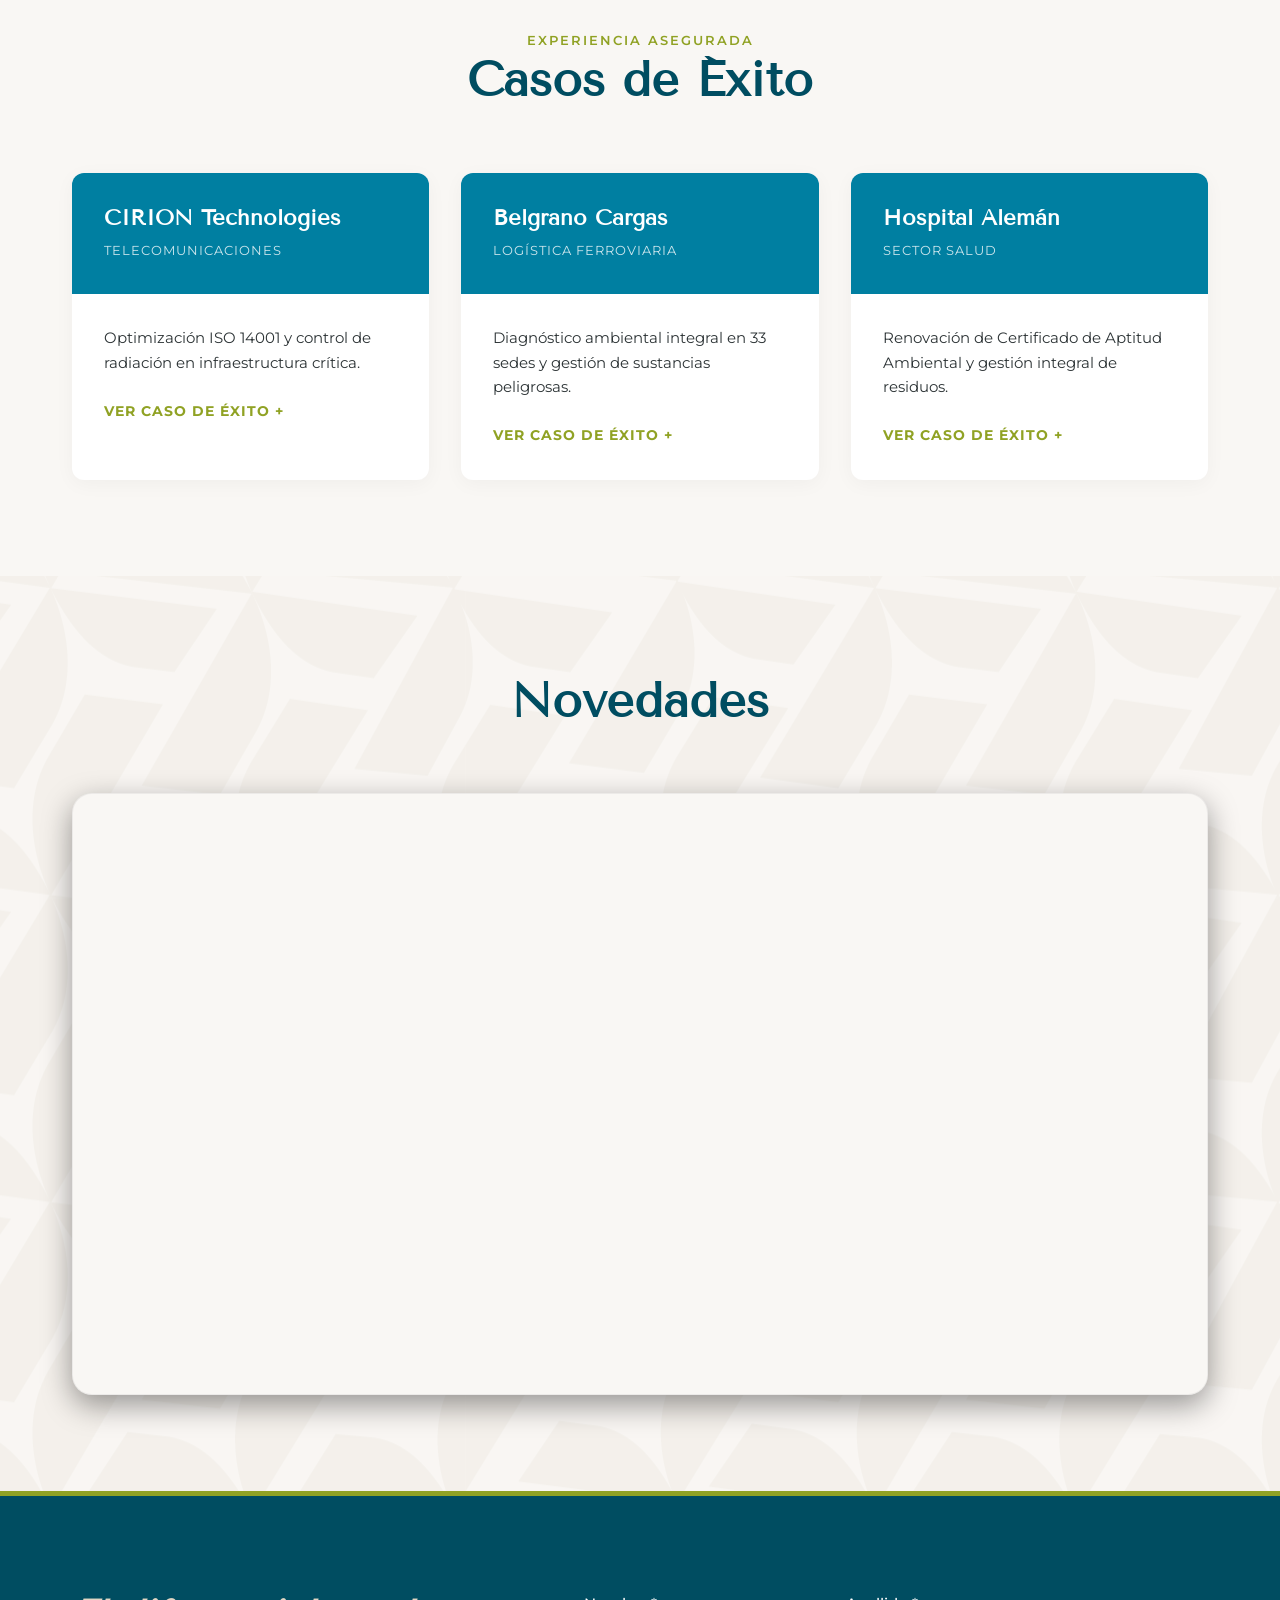
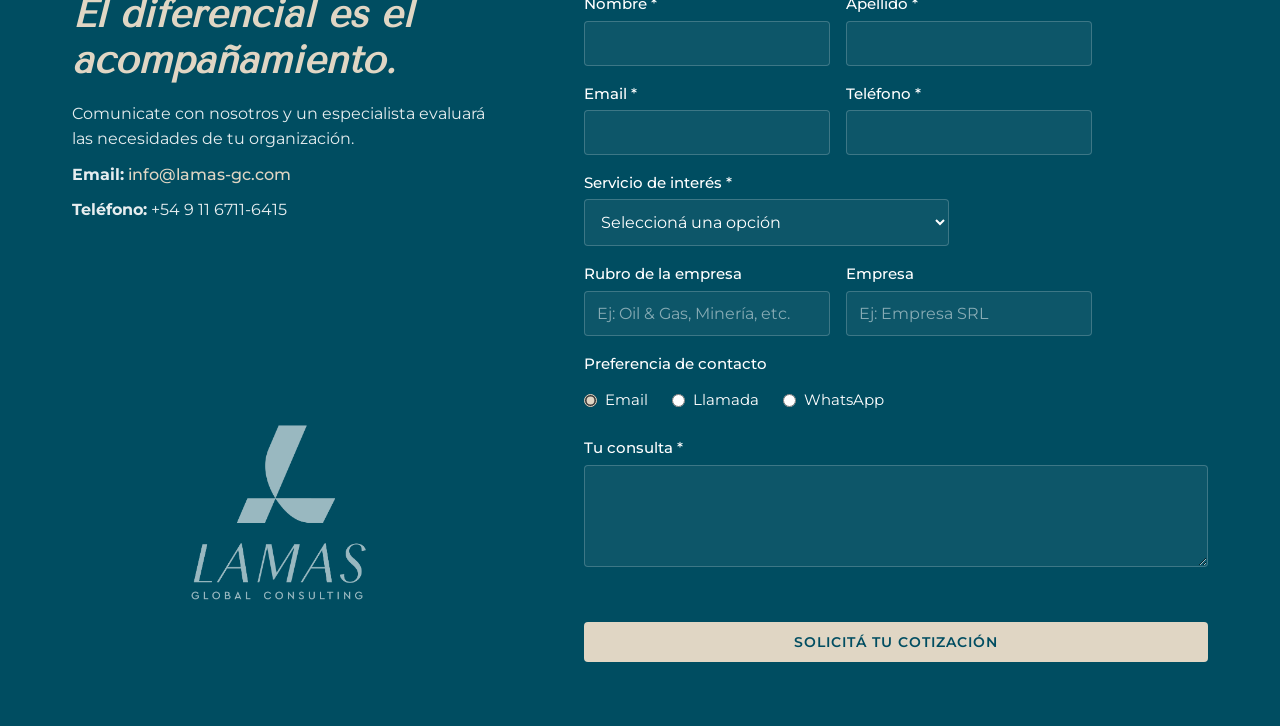
==== commit 225fec70: "Correcciones visuales safari" ====
--- a/index.html
+++ b/index.html
@@ -524,7 +524,7 @@
                 
                 <div class="news-feed-wrapper reveal-up">
                     <div class="news-card linkedin-card">
-                        <iframe src="https://widgets.sociablekit.com/linkedin-page-posts/iframe/25682662" frameborder="0" width="100%" height="800px"></iframe>
+                        <iframe src="https://widgets.sociablekit.com/linkedin-page-posts/iframe/25682662" frameborder="0" width="100%" height="100%"></iframe>
                     </div>
                 </div>
             </div>
--- a/assets/css/style.css
+++ b/assets/css/style.css
@@ -573,7 +573,9 @@
 .success .section-title { color: var(--clr-dark); }
 .success .section-tag { color: var(--clr-accent); }
 
-/* --- Carrusel de Logos de Clientes --- */
+/* =========================================
+   CLIENTS SLIDER - CORREGIDO PARA SAFARI
+   ========================================= */
 .clients-slider-wrapper {
     position: relative;
     display: flex;
@@ -582,96 +584,96 @@
     width: 100%;
     overflow: hidden;
     padding: var(--space-lg) 0;
-    -webkit-mask-image: linear-gradient(
-        to right,
-        transparent 0px,
-        black 100px,
-        black calc(100% - 100px),
-        transparent 100%
-    );
-    mask-image: linear-gradient(
-        to right,
-        transparent 0px,
-        black 100px,
-        black calc(100% - 100px),
-        transparent 100%
-    );
-}
-
+}
+
+/* Fade lateral */
+.clients-slider-wrapper::before,
+.clients-slider-wrapper::after {
+    content: '';
+    position: absolute;
+    top: 0;
+    bottom: 0;
+    width: 100px;
+    z-index: 2;
+    pointer-events: none;
+}
+.clients-slider-wrapper::before {
+    left: 0;
+    background: linear-gradient(to right, var(--clr-bg, #fff) 0%, transparent 100%);
+}
+.clients-slider-wrapper::after {
+    right: 0;
+    background: linear-gradient(to left, var(--clr-bg, #fff) 0%, transparent 100%);
+}
+
+/* Track en grid (funciona bien en Safari) */
 .clients-track {
-    display: flex;
-    align-items: center;
+    display: grid;
+    grid-auto-flow: column;
+    grid-auto-columns: max-content;
     gap: 80px;
-    flex-shrink: 0;
-    /* Safari fix: usar min-width en lugar de max-content */
-    min-width: max-content;
+    align-items: center;
+    width: max-content;
     will-change: transform;
-    -webkit-backface-visibility: hidden;
+    transform: translateZ(0);
     backface-visibility: hidden;
 }
 
-.clients-track img {
-    height: 70px;
-    max-width: 200px;
-    object-fit: contain;
-    filter: grayscale(100%) opacity(0.6);
-    transition: filter 0.3s ease, transform 0.3s ease;
-    flex-shrink: 0;
-}
-
-.clients-track img:hover {
-    filter: grayscale(0%) opacity(1);
-    transform: scale(1.05);
-}
-
+/* Animaciones */
 .track-left {
     animation: scrollLeft 80s linear infinite;
-    animation-fill-mode: none;
-    -webkit-animation: scrollLeft 80s linear infinite;
-    -webkit-animation-fill-mode: none;
-}
-
+}
 .track-right {
     animation: scrollRight 80s linear infinite;
-    animation-fill-mode: none;
-    -webkit-animation: scrollRight 80s linear infinite;
-    -webkit-animation-fill-mode: none;
-}
-
+}
 @keyframes scrollLeft {
-    0%   { transform: translate3d(0, 0, 0); }
-    100% { transform: translate3d(-50%, 0, 0); }
-}
-
+    from { transform: translateX(0); }
+    to   { transform: translateX(-50%); }
+}
 @keyframes scrollRight {
-    0%   { transform: translate3d(-50%, 0, 0); }
-    100% { transform: translate3d(0, 0, 0); }
-}
-
+    from { transform: translateX(-50%); }
+    to   { transform: translateX(0); }
+}
+
+/* ========== ESTILOS PARA LAS IMÁGENES DE LOS LOGOS ========== */
+.clients-track img {
+    /* Tamaño pequeño y uniforme en desktop */
+    max-height: 55px;
+    width: auto;
+    /* Filtro gris (escala de grises) */
+    filter: grayscale(100%);
+    /* Transición suave para hover */
+    transition: all 0.3s ease;
+    /* Opcional: redondear un poco si los logos tienen bordes duros */
+    border-radius: 4px;
+}
+
+/* Efecto hover: quitar gris y leve zoom */
+.clients-track img:hover {
+    filter: grayscale(0%);
+    transform: scale(1.05);
+}
+
+/* Ajuste para pantallas pequeñas */
 @media (max-width: 768px) {
     .clients-slider-wrapper {
         gap: 30px;
-        -webkit-mask-image: linear-gradient(
-            to right,
-            transparent 0px,
-            black 50px,
-            black calc(100% - 50px),
-            transparent 100%
-        );
-        mask-image: linear-gradient(
-            to right,
-            transparent 0px,
-            black 50px,
-            black calc(100% - 50px),
-            transparent 100%
-        );
-    }
-    .clients-track img {
-        height: 45px;
-        max-width: 150px;
+    }
+    .clients-slider-wrapper::before,
+    .clients-slider-wrapper::after {
+        width: 50px;
     }
     .clients-track {
         gap: 40px;
+    }
+    .clients-track img {
+        max-height: 45px;   /* un poco más pequeño en móvil */
+        filter: grayscale(100%); /* también grises en móvil */
+    }
+    /* El hover en móvil no es tan relevante, pero lo dejamos igual */
+    .clients-track img:hover {
+        filter: grayscale(0%);
+        transform: scale(1.05);
     }
 }
 
@@ -1238,7 +1240,7 @@
 
 .linkedin-card iframe {
     width: 100%;
-    height: 540px !important;
+    height: 600px !important;
     min-height: auto;
     border: none;
     display: block;
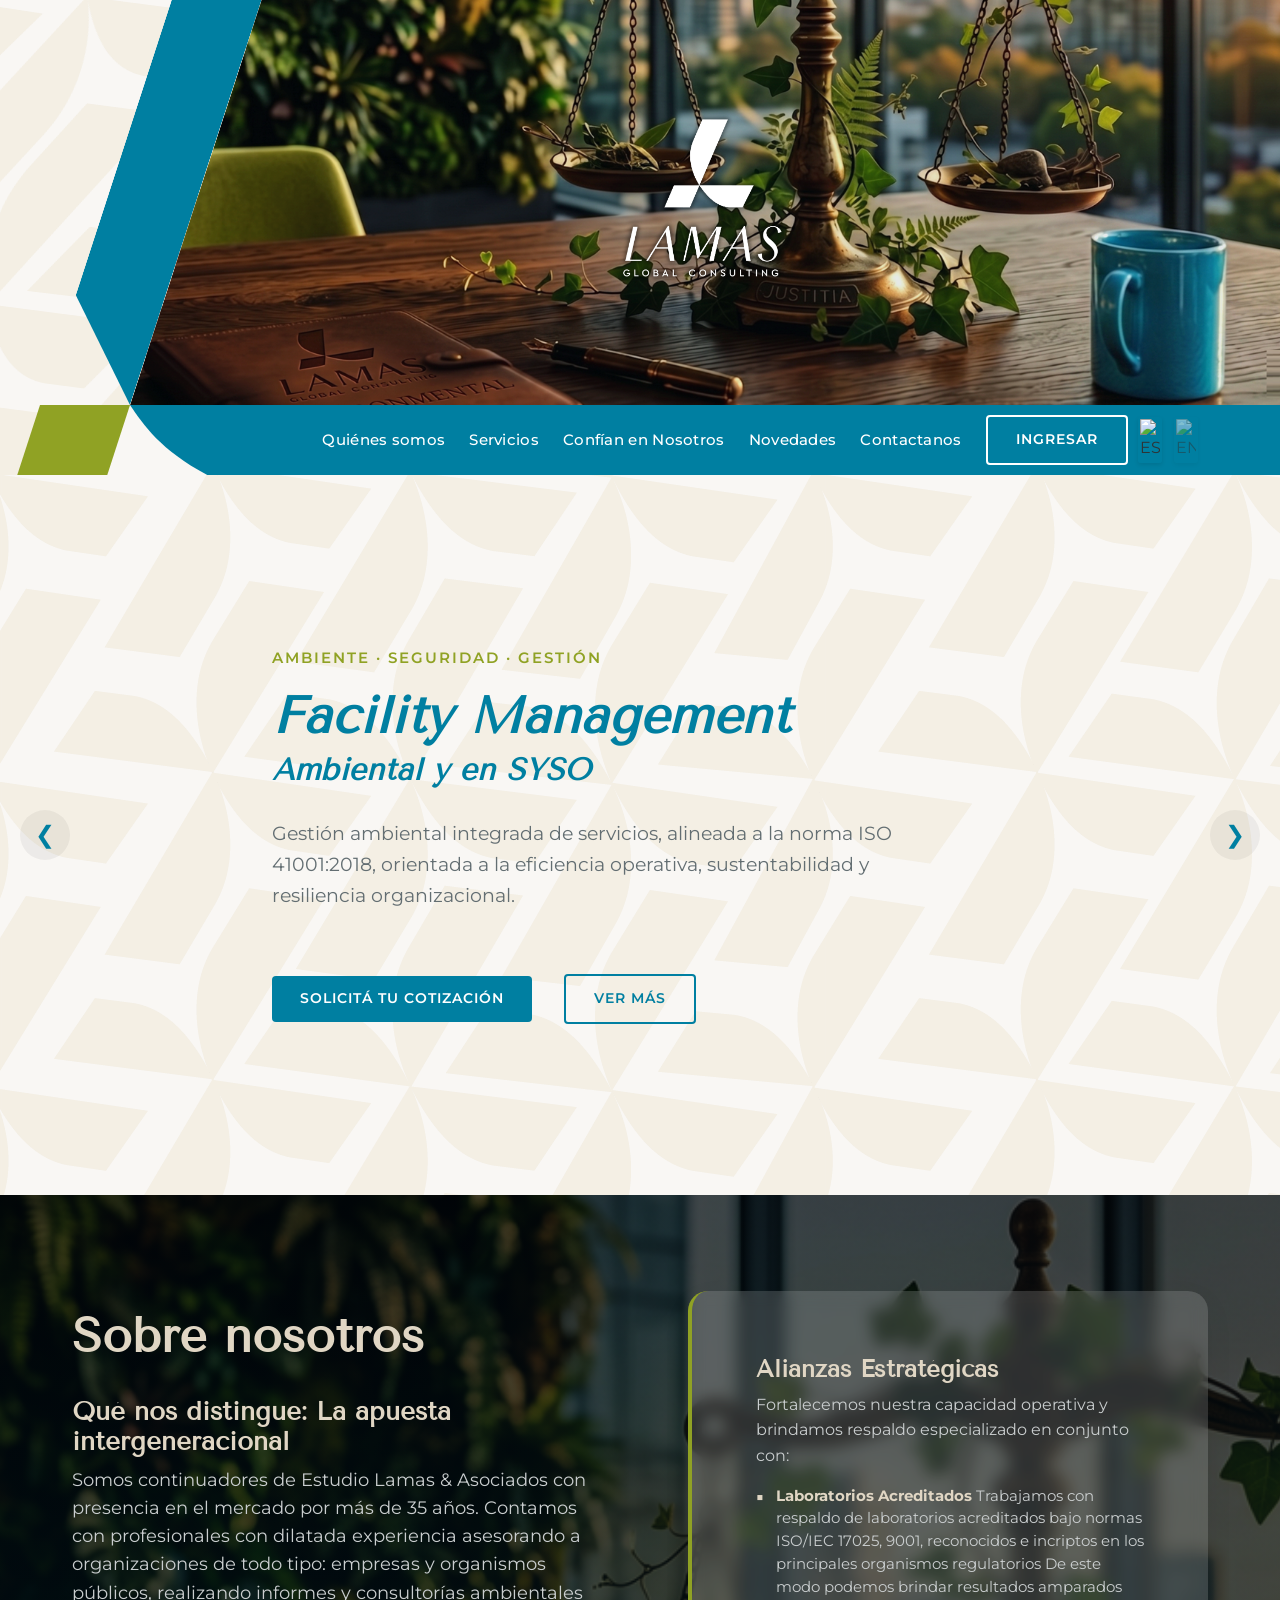
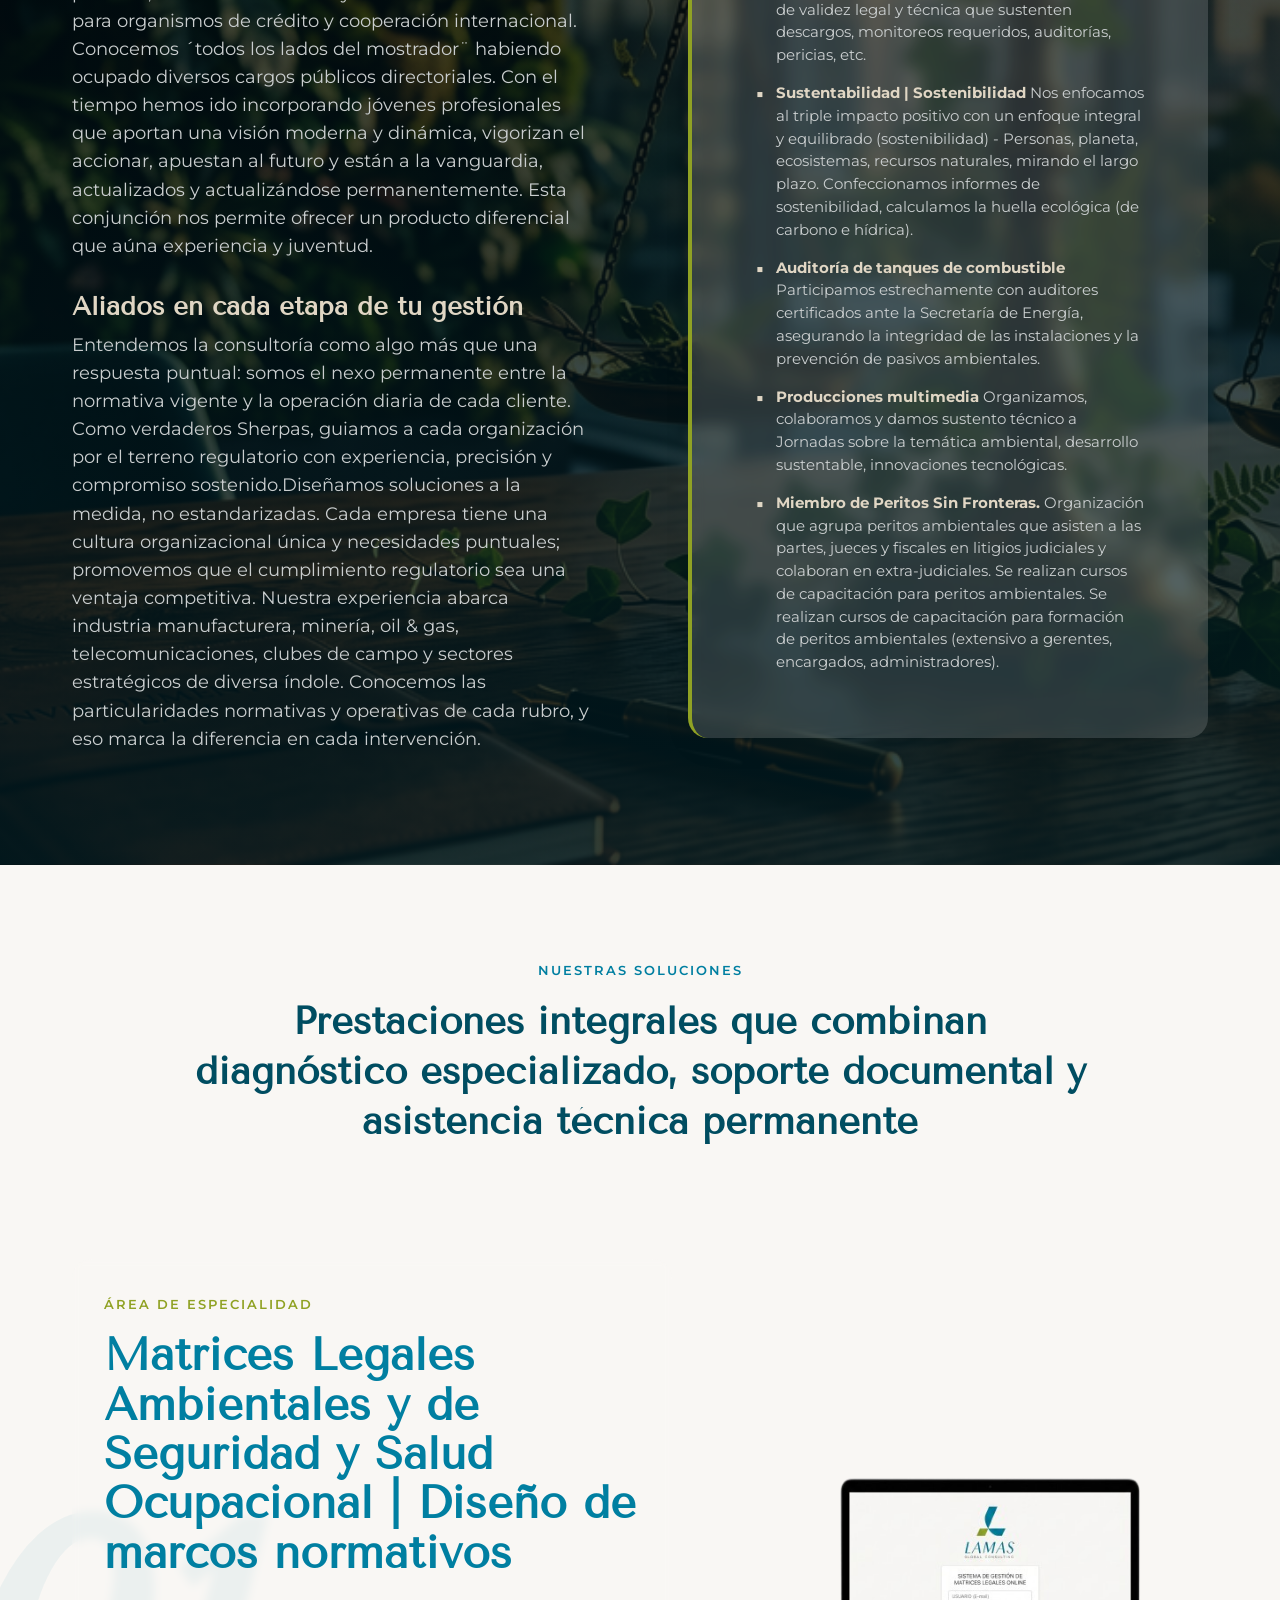
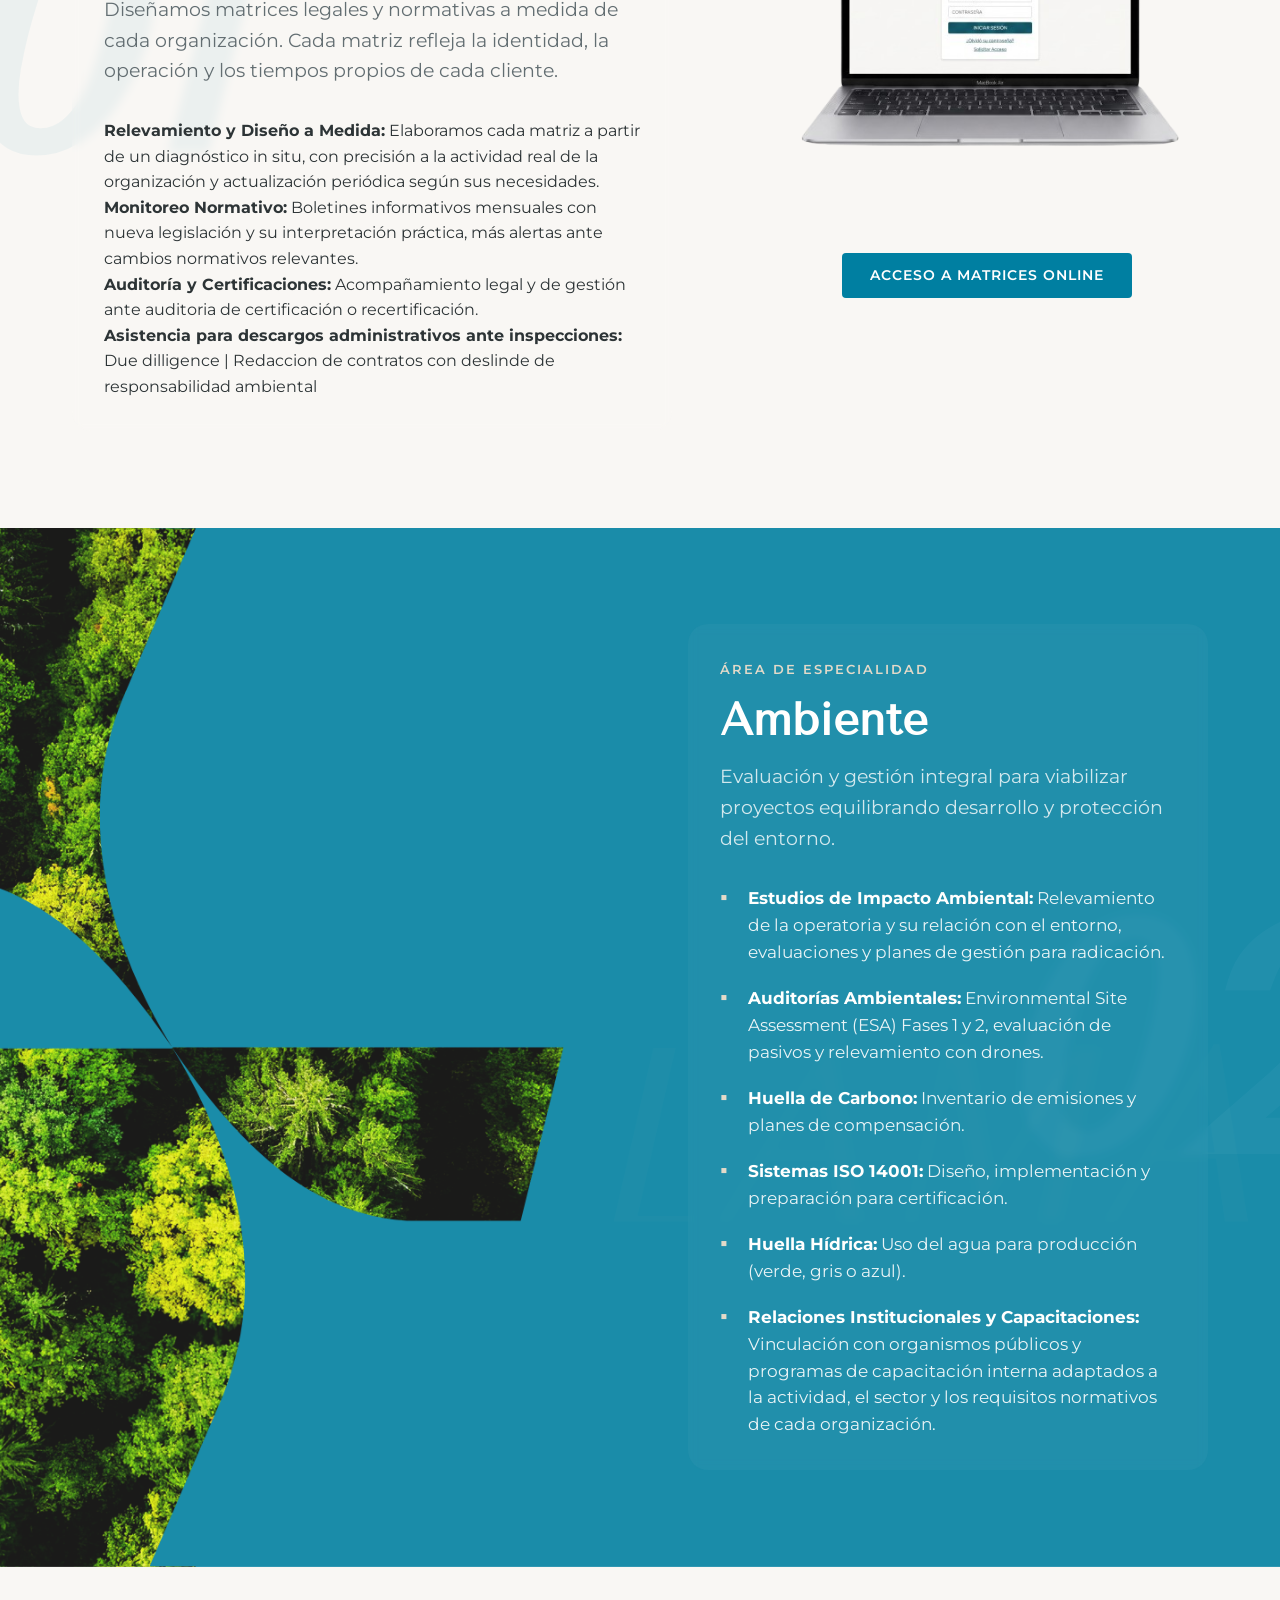
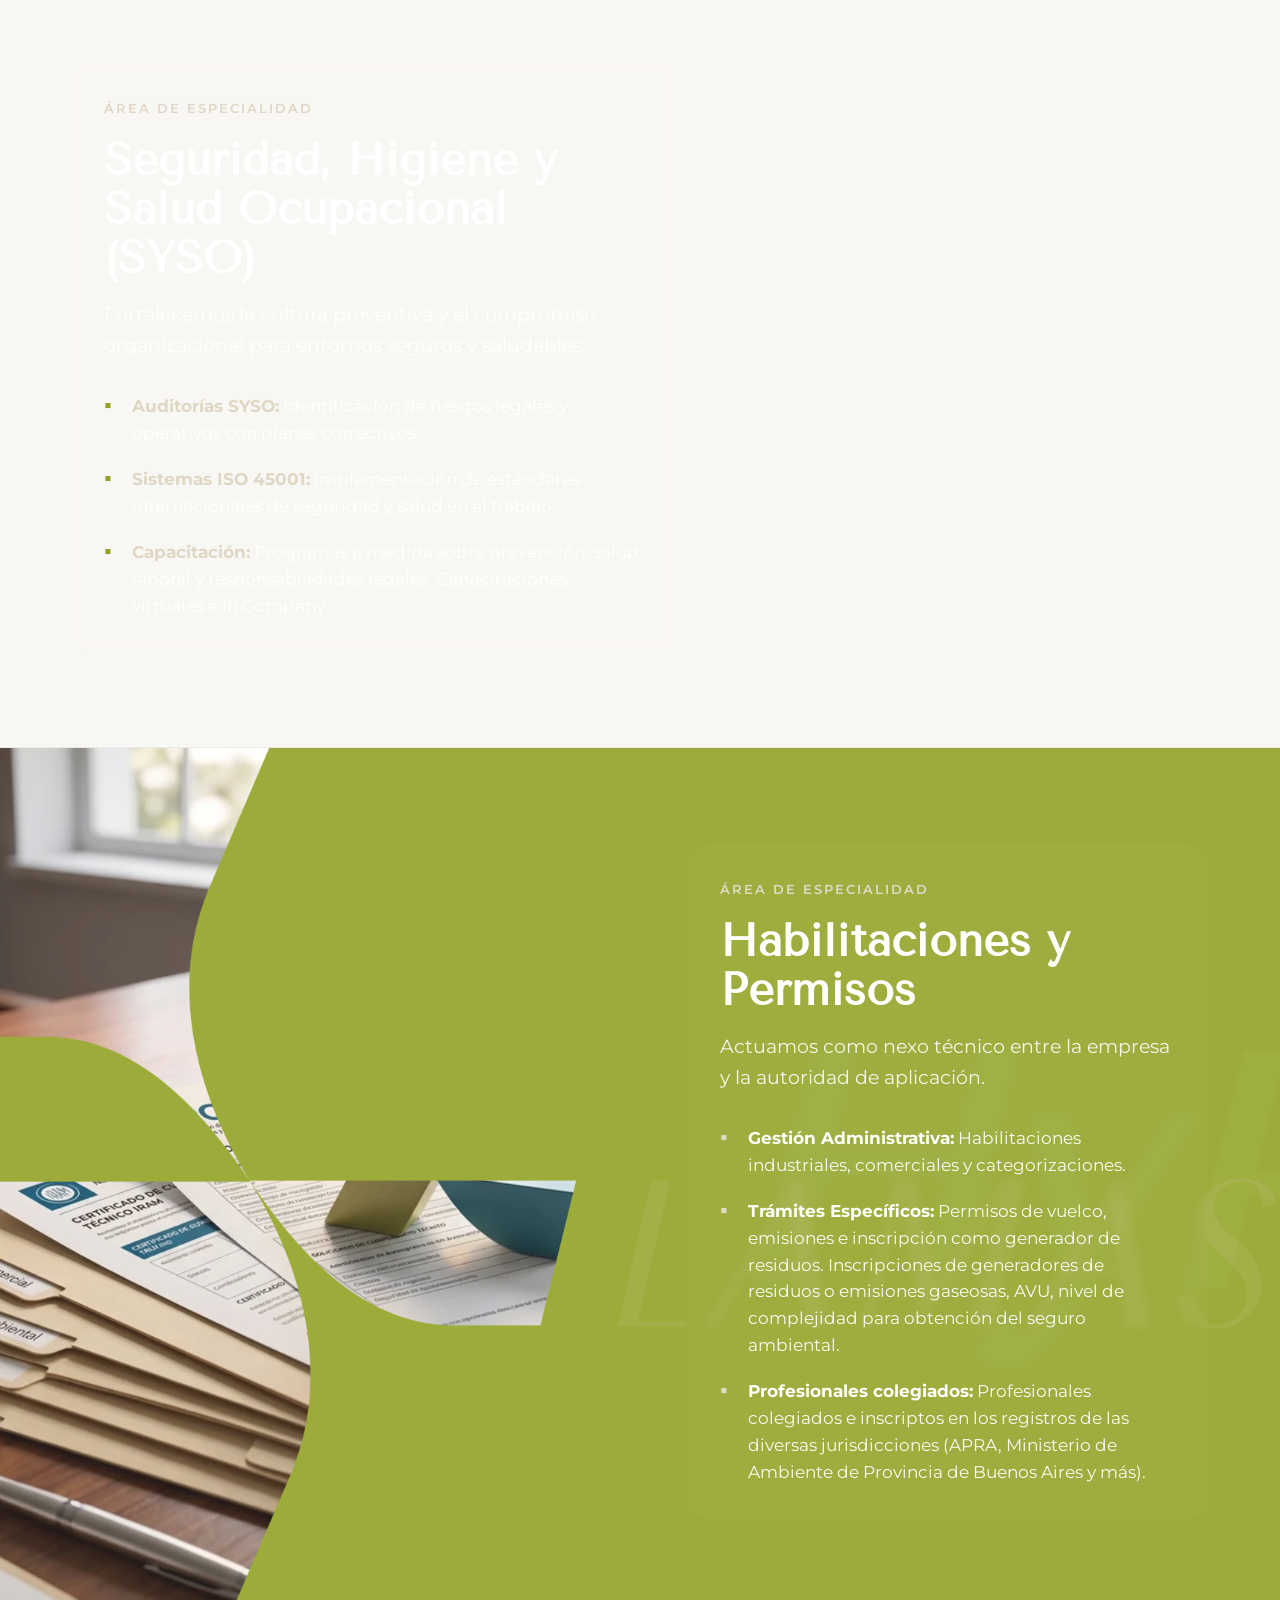
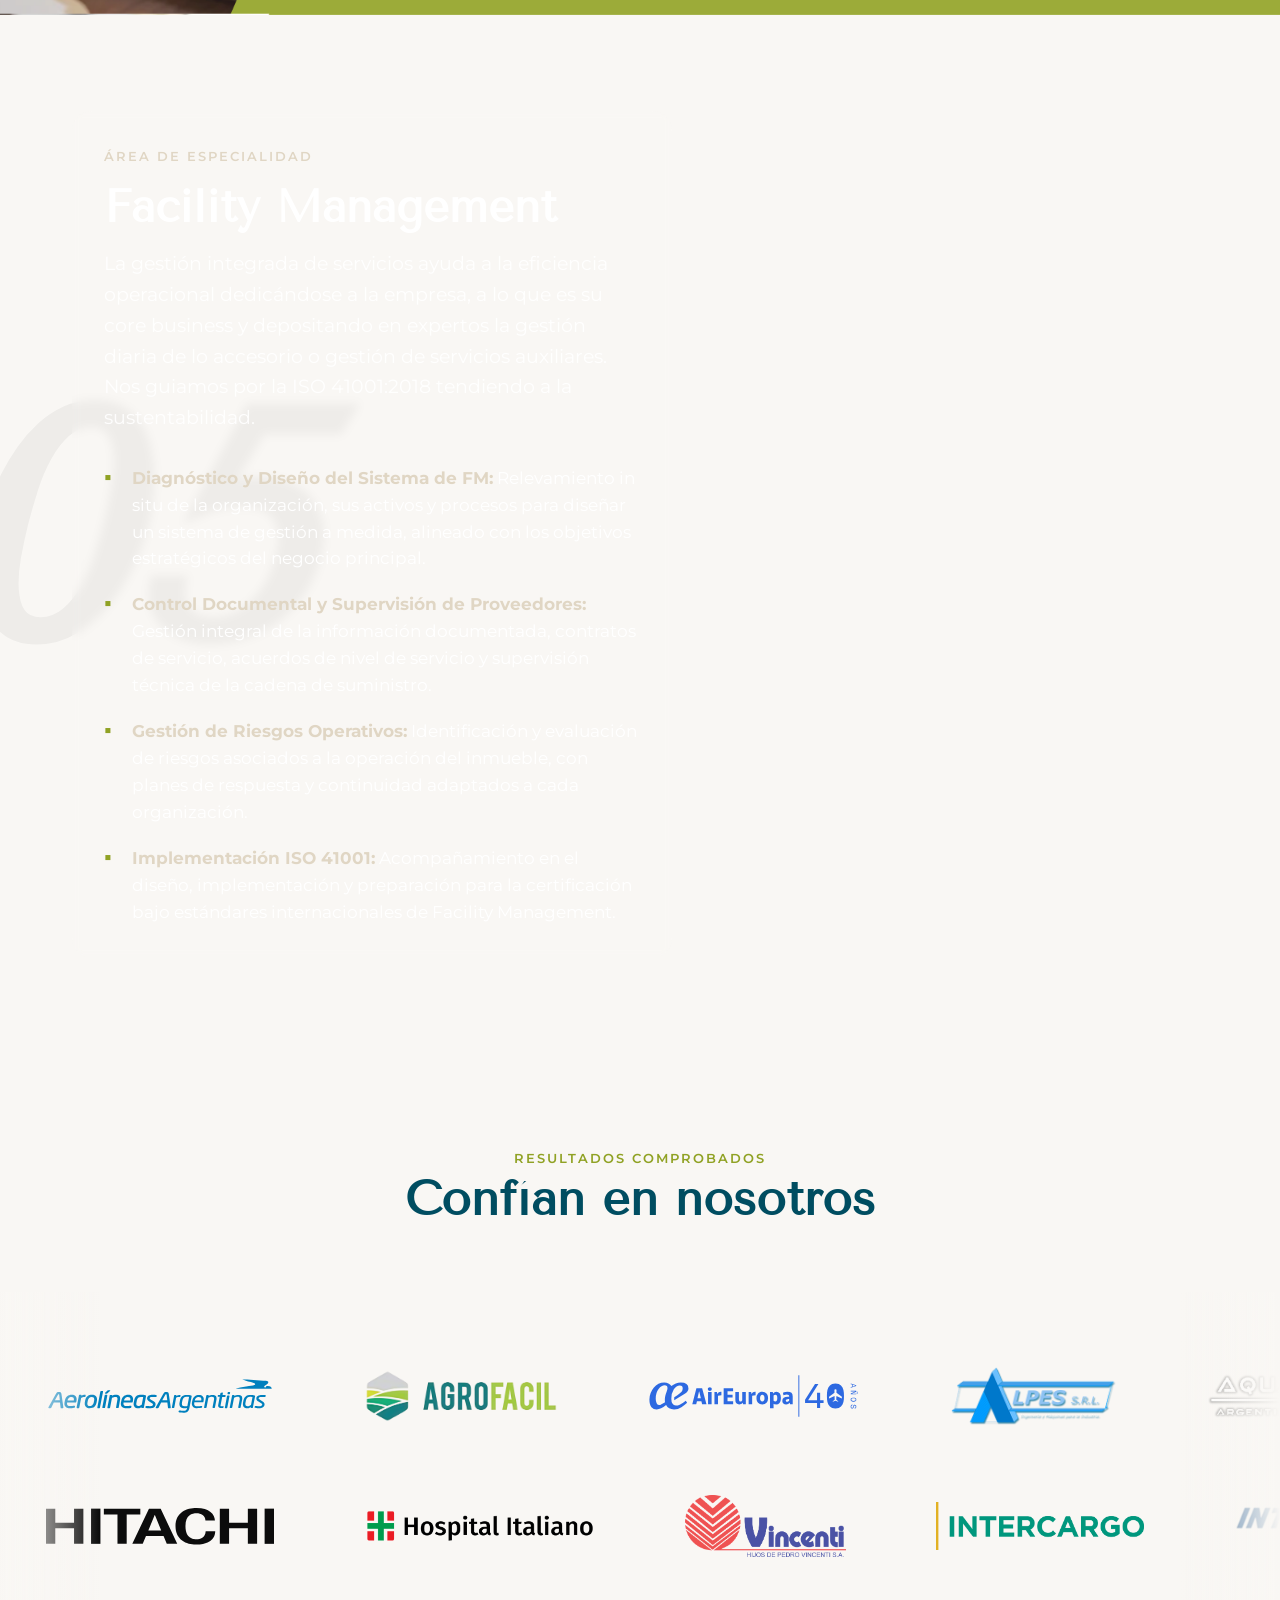
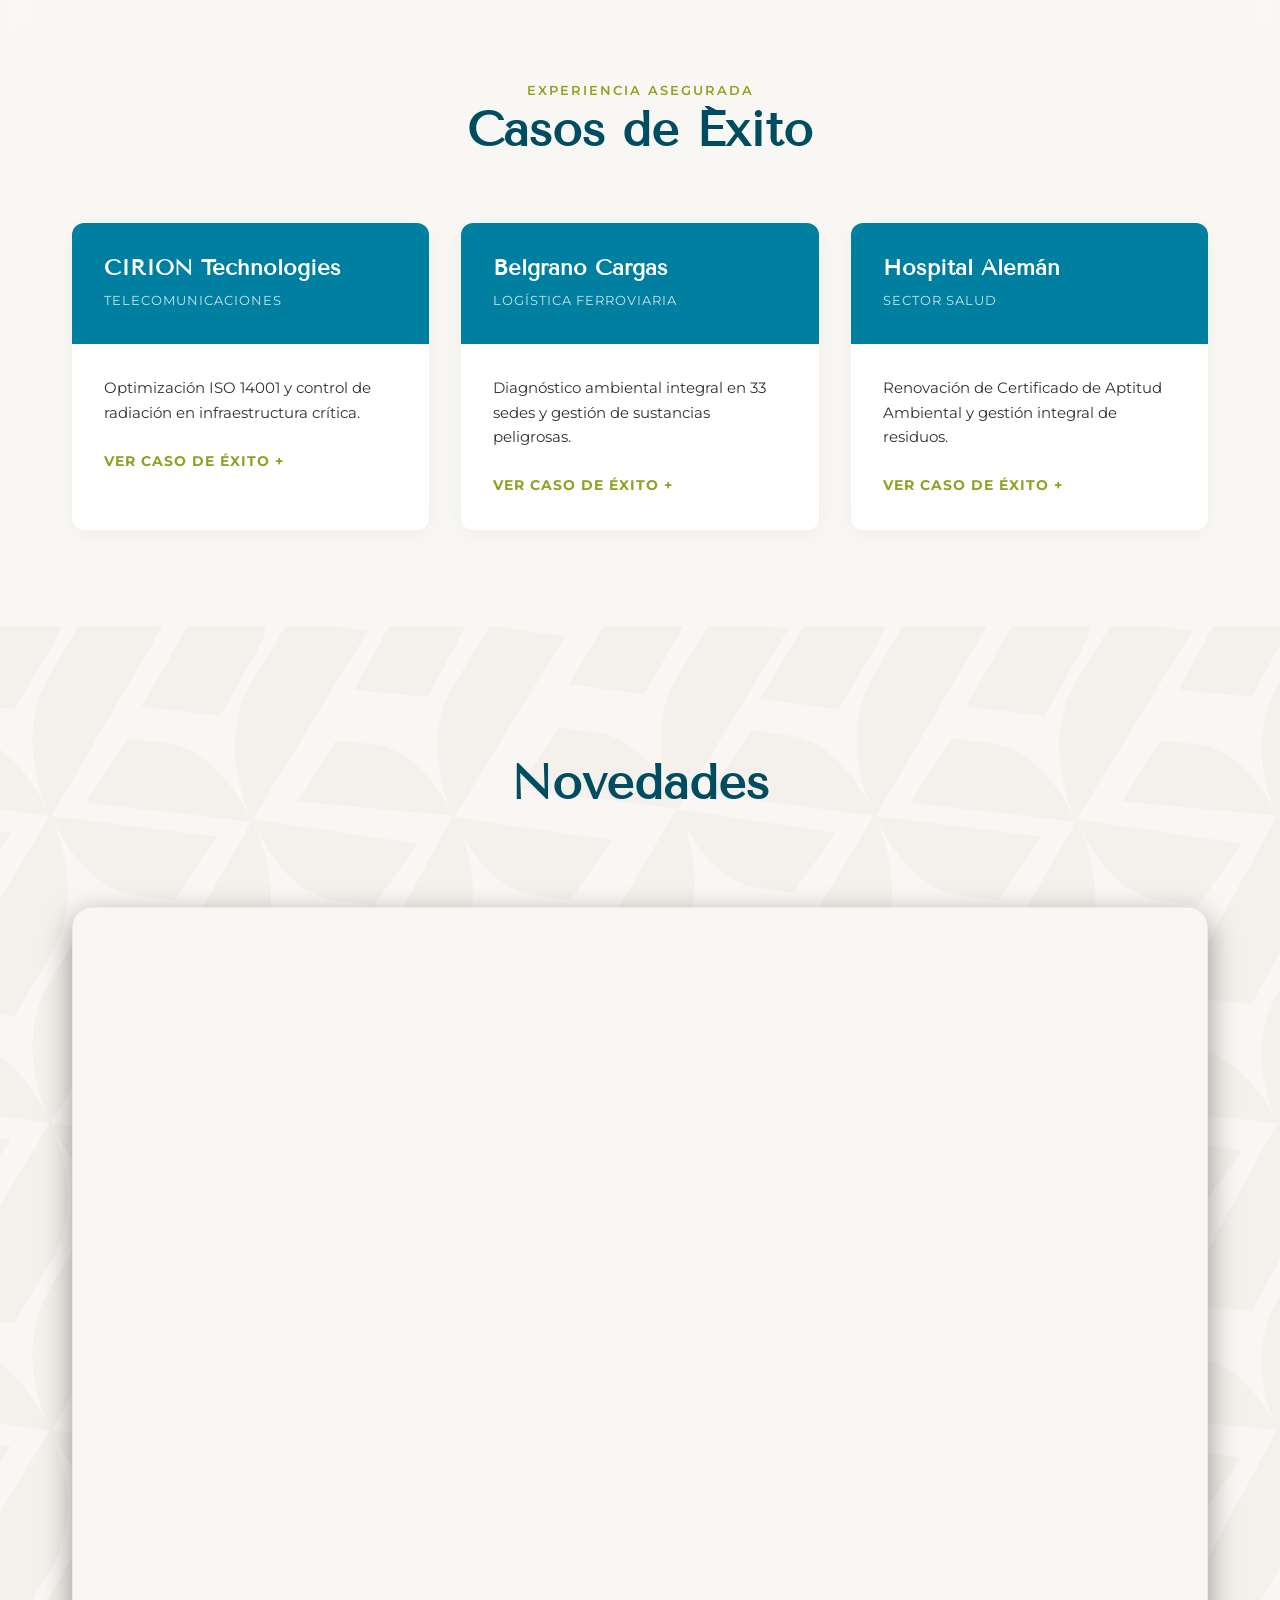
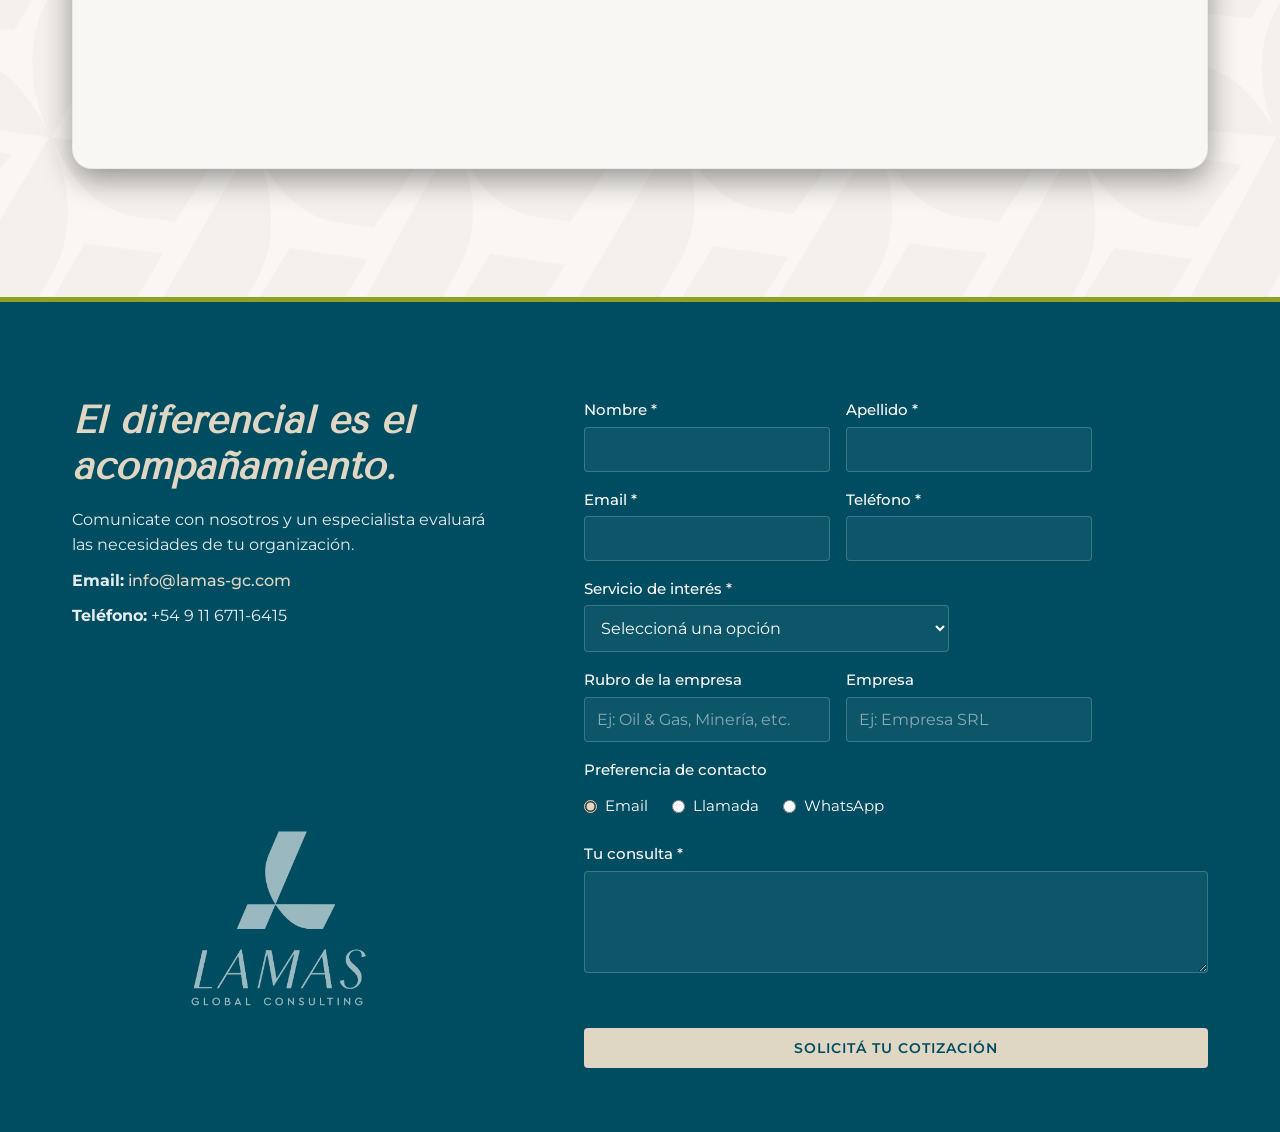
==== commit afdedafc: "Logos de clientes: recorte de margenes y tamano visual parejo - Recortados los margenes vacios de 30" ====
--- a/index.html
+++ b/index.html
@@ -342,129 +342,129 @@
             <div class="clients-slider-wrapper">
                 
                 <div class="clients-track track-left">
-                    <img src="assets/img/logos/logo_aerolineas.svg" alt="Aerolíneas Argentinas">
-                    <img src="assets/img/logos/logo_agrofacil.png" alt="Agrofacil">
-                    <img src="assets/img/logos/logo_aireuropa.svg" alt="Air Europa">
-                    <img src="assets/img/logos/logo_alpes.png" alt="Alpes">
-                    <img src="assets/img/logos/logo_aquatherm.png" alt="Aquatherm">
-                    <img src="assets/img/logos/logo_arcodisa.png" alt="Arcodisa">
-                    <img src="assets/img/logos/logo_arredo.png" alt="Arredo">
-                    <img src="assets/img/logos/logo_baisur.png" alt="Baisur">
-                    <img src="assets/img/logos/logo_bancocomafi.png" alt="Banco Comafi">
-                    <img src="assets/img/logos/logo_belgranocargas.gif" alt="Belgrano Cargas">
-                    <img src="assets/img/logos/logo_camaraarbitral.png" alt="Cámara Arbitral">
-                    <img src="assets/img/logos/logo_cassara.svg" alt="Cassará">
-                    <img src="assets/img/logos/logo_cementosavellaneda.svg" alt="Cementos Avellaneda">
-                    <img src="assets/img/logos/logo_cirion.svg" alt="Cirion">
-                    <img src="assets/img/logos/logo_clubcampoelmoro.png" alt="Club Campo El Moro">
-                    <img src="assets/img/logos/logo_cooprogetti.png" alt="Cooprogetti">
-                    <img src="assets/img/logos/logo_cushman.png" alt="Cushman & Wakefield">
-                    <img src="assets/img/logos/logo_dibert.png" alt="Dibert">
-                    <img src="assets/img/logos/logo_dm.png" alt="DM">
-                    <img src="assets/img/logos/logo_ehs.png" alt="EHS">
-                    <img src="assets/img/logos/logo_embusa.png" alt="Embajada de USA">
-                    <img src="assets/img/logos/logo_frigocarne.png" alt="Frigocarne">
-                    <img src="assets/img/logos/logo_frigorp.png" alt="Frigorífico Rioplatense">
-                    <img src="assets/img/logos/logo_globenet.png" alt="Globenet">
-                    <img src="assets/img/logos/logo_gpenaflor.png" alt="Grupo Peñaflor">
-                    <img src="assets/img/logos/logo_greener.png" alt="Greener">
-                    <img src="assets/img/logos/logo_haleman.svg" alt="Hospital Alemán">
-                    <img src="assets/img/logos/logo_haustralis.png" alt="Hotel Australis">
-                    <img src="assets/img/logos/logo_hdavinci.png" alt="Hotel Da Vinci">
-                    <img src="assets/img/logos/logo_heiltrailer.png" alt="Heil Trailer">
-                    
-                    <img src="assets/img/logos/logo_aerolineas.svg" alt="Aerolíneas Argentinas">
-                    <img src="assets/img/logos/logo_agrofacil.png" alt="Agrofacil">
-                    <img src="assets/img/logos/logo_aireuropa.svg" alt="Air Europa">
-                    <img src="assets/img/logos/logo_alpes.png" alt="Alpes">
-                    <img src="assets/img/logos/logo_aquatherm.png" alt="Aquatherm">
-                    <img src="assets/img/logos/logo_arcodisa.png" alt="Arcodisa">
-                    <img src="assets/img/logos/logo_arredo.png" alt="Arredo">
-                    <img src="assets/img/logos/logo_baisur.png" alt="Baisur">
-                    <img src="assets/img/logos/logo_bancocomafi.png" alt="Banco Comafi">
-                    <img src="assets/img/logos/logo_belgranocargas.gif" alt="Belgrano Cargas">
-                    <img src="assets/img/logos/logo_camaraarbitral.png" alt="Cámara Arbitral">
-                    <img src="assets/img/logos/logo_cassara.svg" alt="Cassará">
-                    <img src="assets/img/logos/logo_cementosavellaneda.svg" alt="Cementos Avellaneda">
-                    <img src="assets/img/logos/logo_cirion.svg" alt="Cirion">
-                    <img src="assets/img/logos/logo_clubcampoelmoro.png" alt="Club Campo El Moro">
-                    <img src="assets/img/logos/logo_cooprogetti.png" alt="Cooprogetti">
-                    <img src="assets/img/logos/logo_cushman.png" alt="Cushman & Wakefield">
-                    <img src="assets/img/logos/logo_dibert.png" alt="Dibert">
-                    <img src="assets/img/logos/logo_dm.png" alt="DM">
-                    <img src="assets/img/logos/logo_ehs.png" alt="EHS">
-                    <img src="assets/img/logos/logo_embusa.png" alt="Embajada de USA">
-                    <img src="assets/img/logos/logo_frigocarne.png" alt="Frigocarne">
-                    <img src="assets/img/logos/logo_frigorp.png" alt="Frigorífico Rioplatense">
-                    <img src="assets/img/logos/logo_globenet.png" alt="Globenet">
-                    <img src="assets/img/logos/logo_gpenaflor.png" alt="Grupo Peñaflor">
-                    <img src="assets/img/logos/logo_greener.png" alt="Greener">
-                    <img src="assets/img/logos/logo_haleman.svg" alt="Hospital Alemán">
-                    <img src="assets/img/logos/logo_haustralis.png" alt="Hotel Australis">
-                    <img src="assets/img/logos/logo_hdavinci.png" alt="Hotel Da Vinci">
-                    <img src="assets/img/logos/logo_heiltrailer.png" alt="Heil Trailer">
+                    <img src="assets/img/logos/logo_aerolineas.svg" alt="Aerolíneas Argentinas" style="--w:230;--h:39">
+                    <img src="assets/img/logos/logo_agrofacil.png" alt="Agrofacil" style="--w:192;--h:52">
+                    <img src="assets/img/logos/logo_aireuropa.svg" alt="Air Europa" style="--w:213;--h:47">
+                    <img src="assets/img/logos/logo_alpes.png" alt="Alpes" style="--w:167;--h:60">
+                    <img src="assets/img/logos/logo_aquatherm.png" alt="Aquatherm" style="--w:218;--h:46">
+                    <img src="assets/img/logos/logo_arcodisa.png" alt="Arcodisa" style="--w:114;--h:80">
+                    <img src="assets/img/logos/logo_arredo.png" alt="Arredo" style="--w:192;--h:52">
+                    <img src="assets/img/logos/logo_baisur.png" alt="Baisur" style="--w:230;--h:21">
+                    <img src="assets/img/logos/logo_bancocomafi.png" alt="Banco Comafi" style="--w:69;--h:80">
+                    <img src="assets/img/logos/logo_belgranocargas.gif" alt="Belgrano Cargas" style="--w:130;--h:77">
+                    <img src="assets/img/logos/logo_camaraarbitral.png" alt="Cámara Arbitral" style="--w:83;--h:80">
+                    <img src="assets/img/logos/logo_cassara.svg" alt="Cassará" style="--w:135;--h:74">
+                    <img src="assets/img/logos/logo_cementosavellaneda.svg" alt="Cementos Avellaneda" style="--w:81;--h:80">
+                    <img src="assets/img/logos/logo_cirion.svg" alt="Cirion" style="--w:169;--h:59">
+                    <img src="assets/img/logos/logo_clubcampoelmoro.png" alt="Club Campo El Moro" style="--w:80;--h:80">
+                    <img src="assets/img/logos/logo_cooprogetti.png" alt="Cooprogetti" style="--w:219;--h:46">
+                    <img src="assets/img/logos/logo_cushman.png" alt="Cushman & Wakefield" style="--w:211;--h:47">
+                    <img src="assets/img/logos/logo_dibert.png" alt="Dibert" style="--w:137;--h:73">
+                    <img src="assets/img/logos/logo_dm.png" alt="DM" style="--w:230;--h:35">
+                    <img src="assets/img/logos/logo_ehs.png" alt="EHS" style="--w:138;--h:73">
+                    <img src="assets/img/logos/logo_embusa.png" alt="Embajada de USA" style="--w:80;--h:80">
+                    <img src="assets/img/logos/logo_frigocarne.png" alt="Frigocarne" style="--w:142;--h:70">
+                    <img src="assets/img/logos/logo_frigorp.png" alt="Frigorífico Rioplatense" style="--w:145;--h:69">
+                    <img src="assets/img/logos/logo_globenet.png" alt="Globenet" style="--w:230;--h:43">
+                    <img src="assets/img/logos/logo_gpenaflor.png" alt="Grupo Peñaflor" style="--w:230;--h:40">
+                    <img src="assets/img/logos/logo_greener.png" alt="Greener" style="--w:191;--h:52">
+                    <img src="assets/img/logos/logo_haleman.svg" alt="Hospital Alemán" style="--w:218;--h:46">
+                    <img src="assets/img/logos/logo_haustralis.png" alt="Hotel Australis" style="--w:173;--h:58">
+                    <img src="assets/img/logos/logo_hdavinci.png" alt="Hotel Da Vinci" style="--w:184;--h:54">
+                    <img src="assets/img/logos/logo_heiltrailer.png" alt="Heil Trailer" style="--w:175;--h:57">
+                    
+                    <img src="assets/img/logos/logo_aerolineas.svg" alt="Aerolíneas Argentinas" style="--w:230;--h:39">
+                    <img src="assets/img/logos/logo_agrofacil.png" alt="Agrofacil" style="--w:192;--h:52">
+                    <img src="assets/img/logos/logo_aireuropa.svg" alt="Air Europa" style="--w:213;--h:47">
+                    <img src="assets/img/logos/logo_alpes.png" alt="Alpes" style="--w:167;--h:60">
+                    <img src="assets/img/logos/logo_aquatherm.png" alt="Aquatherm" style="--w:218;--h:46">
+                    <img src="assets/img/logos/logo_arcodisa.png" alt="Arcodisa" style="--w:114;--h:80">
+                    <img src="assets/img/logos/logo_arredo.png" alt="Arredo" style="--w:192;--h:52">
+                    <img src="assets/img/logos/logo_baisur.png" alt="Baisur" style="--w:230;--h:21">
+                    <img src="assets/img/logos/logo_bancocomafi.png" alt="Banco Comafi" style="--w:69;--h:80">
+                    <img src="assets/img/logos/logo_belgranocargas.gif" alt="Belgrano Cargas" style="--w:130;--h:77">
+                    <img src="assets/img/logos/logo_camaraarbitral.png" alt="Cámara Arbitral" style="--w:83;--h:80">
+                    <img src="assets/img/logos/logo_cassara.svg" alt="Cassará" style="--w:135;--h:74">
+                    <img src="assets/img/logos/logo_cementosavellaneda.svg" alt="Cementos Avellaneda" style="--w:81;--h:80">
+                    <img src="assets/img/logos/logo_cirion.svg" alt="Cirion" style="--w:169;--h:59">
+                    <img src="assets/img/logos/logo_clubcampoelmoro.png" alt="Club Campo El Moro" style="--w:80;--h:80">
+                    <img src="assets/img/logos/logo_cooprogetti.png" alt="Cooprogetti" style="--w:219;--h:46">
+                    <img src="assets/img/logos/logo_cushman.png" alt="Cushman & Wakefield" style="--w:211;--h:47">
+                    <img src="assets/img/logos/logo_dibert.png" alt="Dibert" style="--w:137;--h:73">
+                    <img src="assets/img/logos/logo_dm.png" alt="DM" style="--w:230;--h:35">
+                    <img src="assets/img/logos/logo_ehs.png" alt="EHS" style="--w:138;--h:73">
+                    <img src="assets/img/logos/logo_embusa.png" alt="Embajada de USA" style="--w:80;--h:80">
+                    <img src="assets/img/logos/logo_frigocarne.png" alt="Frigocarne" style="--w:142;--h:70">
+                    <img src="assets/img/logos/logo_frigorp.png" alt="Frigorífico Rioplatense" style="--w:145;--h:69">
+                    <img src="assets/img/logos/logo_globenet.png" alt="Globenet" style="--w:230;--h:43">
+                    <img src="assets/img/logos/logo_gpenaflor.png" alt="Grupo Peñaflor" style="--w:230;--h:40">
+                    <img src="assets/img/logos/logo_greener.png" alt="Greener" style="--w:191;--h:52">
+                    <img src="assets/img/logos/logo_haleman.svg" alt="Hospital Alemán" style="--w:218;--h:46">
+                    <img src="assets/img/logos/logo_haustralis.png" alt="Hotel Australis" style="--w:173;--h:58">
+                    <img src="assets/img/logos/logo_hdavinci.png" alt="Hotel Da Vinci" style="--w:184;--h:54">
+                    <img src="assets/img/logos/logo_heiltrailer.png" alt="Heil Trailer" style="--w:175;--h:57">
                 </div>
 
                 <div class="clients-track track-right">
-                    <img src="assets/img/logos/logo_hitachi.svg" alt="Hitachi">
-                    <img src="assets/img/logos/logo_hitaliano.png" alt="Hospital Italiano">
-                    <img src="assets/img/logos/logo_hpv.png" alt="HPV">
-                    <img src="assets/img/logos/logo_intercargo.png" alt="Intercargo">
-                    <img src="assets/img/logos/logo_interfarma.png" alt="Interfarma">
-                    <img src="assets/img/logos/logo_javifer.png" alt="Javifer">
-                    <img src="assets/img/logos/logo_lanin.png" alt="Lanin">
-                    <img src="assets/img/logos/logo_laoctava.png" alt="La Octava">
-                    <img src="assets/img/logos/logo_lapompeya.png" alt="La Pompeya">
-                    <img src="assets/img/logos/logo_liberline.png" alt="Liberline">
-                    <img src="assets/img/logos/logo_maxpinturas.png" alt="Max Pinturas">
-                    <img src="assets/img/logos/logo_metropol.svg" alt="Metropol">
-                    <img src="assets/img/logos/logo_mostaza.png" alt="Mostaza">
-                    <img src="assets/img/logos/logo_motomel.png" alt="Motomel">
-                    <img src="assets/img/logos/logo_personal.svg" alt="Personal">
-                    <img src="assets/img/logos/logo_picanuelas.png" alt="Parque Ind Cañuelas">
-                    <img src="assets/img/logos/logo_pintlogistics.png" alt="Point Logistics">
-                    <img src="assets/img/logos/logo_prohygiene.svg" alt="Prohygiene">
-                    <img src="assets/img/logos/logo_puertonizuc.png" alt="Puerto Nizuc">
-                    <img src="assets/img/logos/logo_sap.svg" alt="SAP">
-                    <img src="assets/img/logos/logo_southex.png" alt="Southex">
-                    <img src="assets/img/logos/logo_tetrapak.png" alt="Tetrapak">
-                    <img src="assets/img/logos/logo_torneos.png" alt="Torneos">
-                    <img src="assets/img/logos/logo_torresdelsur.png" alt="Torres del Sur">
-                    <img src="assets/img/logos/logo_treslomas.png" alt="Tres Lomas">
-                    <img src="assets/img/logos/logo_valo.svg" alt="Banco de Valores">
-                    <img src="assets/img/logos/logo_vtal.png" alt="VTAL">
-                    <img src="assets/img/logos/logo_wurth.svg" alt="Wurth">
-                    <img src="assets/img/logos/logo_ypfluz.png" alt="YPF Luz">
-
-                    <img src="assets/img/logos/logo_hitachi.svg" alt="Hitachi">
-                    <img src="assets/img/logos/logo_hitaliano.png" alt="Hospital Italiano">
-                    <img src="assets/img/logos/logo_hpv.png" alt="HPV">
-                    <img src="assets/img/logos/logo_intercargo.png" alt="Intercargo">
-                    <img src="assets/img/logos/logo_interfarma.png" alt="Interfarma">
-                    <img src="assets/img/logos/logo_javifer.png" alt="Javifer">
-                    <img src="assets/img/logos/logo_lanin.png" alt="Lanin">
-                    <img src="assets/img/logos/logo_laoctava.png" alt="La Octava">
-                    <img src="assets/img/logos/logo_lapompeya.png" alt="La Pompeya">
-                    <img src="assets/img/logos/logo_liberline.png" alt="Liberline">
-                    <img src="assets/img/logos/logo_maxpinturas.png" alt="Max Pinturas">
-                    <img src="assets/img/logos/logo_metropol.svg" alt="Metropol">
-                    <img src="assets/img/logos/logo_mostaza.png" alt="Mostaza">
-                    <img src="assets/img/logos/logo_motomel.png" alt="Motomel">
-                    <img src="assets/img/logos/logo_personal.svg" alt="Personal">
-                    <img src="assets/img/logos/logo_picanuelas.png" alt="Parque Ind Cañuelas">
-                    <img src="assets/img/logos/logo_pintlogistics.png" alt="Point Logistics">
-                    <img src="assets/img/logos/logo_prohygiene.svg" alt="Prohygiene">
-                    <img src="assets/img/logos/logo_puertonizuc.png" alt="Puerto Nizuc">
-                    <img src="assets/img/logos/logo_sap.svg" alt="SAP">
-                    <img src="assets/img/logos/logo_southex.png" alt="Southex">
-                    <img src="assets/img/logos/logo_tetrapak.png" alt="Tetrapak">
-                    <img src="assets/img/logos/logo_torneos.png" alt="Torneos">
-                    <img src="assets/img/logos/logo_torresdelsur.png" alt="Torres del Sur">
-                    <img src="assets/img/logos/logo_treslomas.png" alt="Tres Lomas">
-                    <img src="assets/img/logos/logo_valo.svg" alt="Banco de Valores">
-                    <img src="assets/img/logos/logo_vtal.png" alt="VTAL">
-                    <img src="assets/img/logos/logo_wurth.svg" alt="Wurth">
-                    <img src="assets/img/logos/logo_ypfluz.png" alt="YPF Luz">
+                    <img src="assets/img/logos/logo_hitachi.svg" alt="Hitachi" style="--w:230;--h:37">
+                    <img src="assets/img/logos/logo_hitaliano.png" alt="Hospital Italiano" style="--w:230;--h:34">
+                    <img src="assets/img/logos/logo_hpv.png" alt="HPV" style="--w:161;--h:62">
+                    <img src="assets/img/logos/logo_intercargo.png" alt="Intercargo" style="--w:208;--h:48">
+                    <img src="assets/img/logos/logo_interfarma.png" alt="Interfarma" style="--w:221;--h:45">
+                    <img src="assets/img/logos/logo_javifer.png" alt="Javifer" style="--w:174;--h:57">
+                    <img src="assets/img/logos/logo_lanin.png" alt="Lanin" style="--w:129;--h:78">
+                    <img src="assets/img/logos/logo_laoctava.png" alt="La Octava" style="--w:80;--h:80">
+                    <img src="assets/img/logos/logo_lapompeya.png" alt="La Pompeya" style="--w:191;--h:52">
+                    <img src="assets/img/logos/logo_liberline.png" alt="Liberline" style="--w:230;--h:38">
+                    <img src="assets/img/logos/logo_maxpinturas.png" alt="Max Pinturas" style="--w:161;--h:62">
+                    <img src="assets/img/logos/logo_metropol.svg" alt="Metropol" style="--w:201;--h:50">
+                    <img src="assets/img/logos/logo_mostaza.png" alt="Mostaza" style="--w:88;--h:80">
+                    <img src="assets/img/logos/logo_motomel.png" alt="Motomel" style="--w:163;--h:61">
+                    <img src="assets/img/logos/logo_personal.svg" alt="Personal" style="--w:208;--h:48">
+                    <img src="assets/img/logos/logo_picanuelas.png" alt="Parque Ind Cañuelas" style="--w:230;--h:38">
+                    <img src="assets/img/logos/logo_pintlogistics.png" alt="Point Logistics" style="--w:182;--h:55">
+                    <img src="assets/img/logos/logo_prohygiene.svg" alt="Prohygiene" style="--w:210;--h:48">
+                    <img src="assets/img/logos/logo_puertonizuc.png" alt="Puerto Nizuc" style="--w:90;--h:80">
+                    <img src="assets/img/logos/logo_sap.svg" alt="SAP" style="--w:142;--h:70">
+                    <img src="assets/img/logos/logo_southex.png" alt="Southex" style="--w:190;--h:53">
+                    <img src="assets/img/logos/logo_tetrapak.png" alt="Tetrapak" style="--w:188;--h:53">
+                    <img src="assets/img/logos/logo_torneos.png" alt="Torneos" style="--w:160;--h:63">
+                    <img src="assets/img/logos/logo_torresdelsur.png" alt="Torres del Sur" style="--w:156;--h:64">
+                    <img src="assets/img/logos/logo_treslomas.png" alt="Tres Lomas" style="--w:170;--h:59">
+                    <img src="assets/img/logos/logo_valo.svg" alt="Banco de Valores" style="--w:172;--h:58">
+                    <img src="assets/img/logos/logo_vtal.png" alt="VTAL" style="--w:117;--h:80">
+                    <img src="assets/img/logos/logo_wurth.svg" alt="Wurth" style="--w:216;--h:46">
+                    <img src="assets/img/logos/logo_ypfluz.png" alt="YPF Luz" style="--w:132;--h:76">
+
+                    <img src="assets/img/logos/logo_hitachi.svg" alt="Hitachi" style="--w:230;--h:37">
+                    <img src="assets/img/logos/logo_hitaliano.png" alt="Hospital Italiano" style="--w:230;--h:34">
+                    <img src="assets/img/logos/logo_hpv.png" alt="HPV" style="--w:161;--h:62">
+                    <img src="assets/img/logos/logo_intercargo.png" alt="Intercargo" style="--w:208;--h:48">
+                    <img src="assets/img/logos/logo_interfarma.png" alt="Interfarma" style="--w:221;--h:45">
+                    <img src="assets/img/logos/logo_javifer.png" alt="Javifer" style="--w:174;--h:57">
+                    <img src="assets/img/logos/logo_lanin.png" alt="Lanin" style="--w:129;--h:78">
+                    <img src="assets/img/logos/logo_laoctava.png" alt="La Octava" style="--w:80;--h:80">
+                    <img src="assets/img/logos/logo_lapompeya.png" alt="La Pompeya" style="--w:191;--h:52">
+                    <img src="assets/img/logos/logo_liberline.png" alt="Liberline" style="--w:230;--h:38">
+                    <img src="assets/img/logos/logo_maxpinturas.png" alt="Max Pinturas" style="--w:161;--h:62">
+                    <img src="assets/img/logos/logo_metropol.svg" alt="Metropol" style="--w:201;--h:50">
+                    <img src="assets/img/logos/logo_mostaza.png" alt="Mostaza" style="--w:88;--h:80">
+                    <img src="assets/img/logos/logo_motomel.png" alt="Motomel" style="--w:163;--h:61">
+                    <img src="assets/img/logos/logo_personal.svg" alt="Personal" style="--w:208;--h:48">
+                    <img src="assets/img/logos/logo_picanuelas.png" alt="Parque Ind Cañuelas" style="--w:230;--h:38">
+                    <img src="assets/img/logos/logo_pintlogistics.png" alt="Point Logistics" style="--w:182;--h:55">
+                    <img src="assets/img/logos/logo_prohygiene.svg" alt="Prohygiene" style="--w:210;--h:48">
+                    <img src="assets/img/logos/logo_puertonizuc.png" alt="Puerto Nizuc" style="--w:90;--h:80">
+                    <img src="assets/img/logos/logo_sap.svg" alt="SAP" style="--w:142;--h:70">
+                    <img src="assets/img/logos/logo_southex.png" alt="Southex" style="--w:190;--h:53">
+                    <img src="assets/img/logos/logo_tetrapak.png" alt="Tetrapak" style="--w:188;--h:53">
+                    <img src="assets/img/logos/logo_torneos.png" alt="Torneos" style="--w:160;--h:63">
+                    <img src="assets/img/logos/logo_torresdelsur.png" alt="Torres del Sur" style="--w:156;--h:64">
+                    <img src="assets/img/logos/logo_treslomas.png" alt="Tres Lomas" style="--w:170;--h:59">
+                    <img src="assets/img/logos/logo_valo.svg" alt="Banco de Valores" style="--w:172;--h:58">
+                    <img src="assets/img/logos/logo_vtal.png" alt="VTAL" style="--w:117;--h:80">
+                    <img src="assets/img/logos/logo_wurth.svg" alt="Wurth" style="--w:216;--h:46">
+                    <img src="assets/img/logos/logo_ypfluz.png" alt="YPF Luz" style="--w:132;--h:76">
                 </div>
 
             </div>
--- a/assets/css/style.css
+++ b/assets/css/style.css
@@ -599,11 +599,11 @@
 }
 .clients-slider-wrapper::before {
     left: 0;
-    background: linear-gradient(to right, var(--clr-bg, #fff) 0%, transparent 100%);
+    background: linear-gradient(to right, var(--clr-bg-light, #F9F7F4) 0%, transparent 100%);
 }
 .clients-slider-wrapper::after {
     right: 0;
-    background: linear-gradient(to left, var(--clr-bg, #fff) 0%, transparent 100%);
+    background: linear-gradient(to left, var(--clr-bg-light, #F9F7F4) 0%, transparent 100%);
 }
 
 /* Track en grid (funciona bien en Safari) */
@@ -611,7 +611,7 @@
     display: grid;
     grid-auto-flow: column;
     grid-auto-columns: max-content;
-    gap: 80px;
+    gap: 0;                    /* el espacio lo da el padding de cada logo */
     align-items: center;
     width: max-content;
     will-change: transform;
@@ -635,23 +635,26 @@
     to   { transform: translateX(0); }
 }
 
-/* ========== ESTILOS PARA LAS IMÁGENES DE LOS LOGOS ========== */
+/* ========== ESTILOS PARA LAS IMÁGENES DE LOS LOGOS ==========
+   Los archivos están recortados sin márgenes vacíos y cada <img> trae en
+   el HTML su tamaño (--w / --h, en px a escala 1) calculado para que todos
+   los logos tengan un peso visual parecido: los anchos quedan más bajos y
+   los cuadrados más altos. Como la caja coincide con el logo visible, el
+   padding lateral deja la misma distancia entre bordes de cada logo.
+   El espacio es padding de cada imagen, no "gap" del track: así la mitad
+   del track mide exactamente un set de logos y el loop translateX(-50%)
+   no da saltos. */
+.clients-track {
+    --logo-scale: 1;
+}
 .clients-track img {
-    /* Tamaño pequeño y uniforme en desktop */
-    max-height: 55px;
-    width: auto;
-    /* Filtro gris (escala de grises) */
-    filter: grayscale(100%);
-    /* Transición suave para hover */
-    transition: all 0.3s ease;
-    /* Opcional: redondear un poco si los logos tienen bordes duros */
-    border-radius: 4px;
-}
-
-/* Efecto hover: quitar gris y leve zoom */
-.clients-track img:hover {
-    filter: grayscale(0%);
-    transform: scale(1.05);
+    display: block;
+    box-sizing: content-box;
+    width: calc(var(--w, 180) * var(--logo-scale) * 1px);
+    height: calc(var(--h, 60) * var(--logo-scale) * 1px);
+    padding: 0 45px;          /* 90px entre logos */
+    object-fit: contain;
+    flex-shrink: 0;
 }
 
 /* Ajuste para pantallas pequeñas */
@@ -664,16 +667,18 @@
         width: 50px;
     }
     .clients-track {
-        gap: 40px;
+        --logo-scale: 0.72;
     }
     .clients-track img {
-        max-height: 45px;   /* un poco más pequeño en móvil */
-        filter: grayscale(100%); /* también grises en móvil */
-    }
-    /* El hover en móvil no es tan relevante, pero lo dejamos igual */
-    .clients-track img:hover {
-        filter: grayscale(0%);
-        transform: scale(1.05);
+        padding: 0 25px;      /* 50px entre logos */
+    }
+}
+
+/* Sin animación para quien la desactiva en el sistema */
+@media (prefers-reduced-motion: reduce) {
+    .track-left,
+    .track-right {
+        animation: none;
     }
 }
 
@@ -1238,20 +1243,37 @@
     box-shadow: 0 10px 30px rgba(0, 0, 0, 0.4);
 }
 
+/* Sin cambio de borde al hover (el efecto de elevación/sombra de .news-card:hover se mantiene) */
+.linkedin-card:hover {
+    border-color: rgba(0,0,0,0.05);
+}
+
 .linkedin-card iframe {
     width: 100%;
-    height: 600px !important;
+    height: 860px !important; /* ANTES: 600px. Ajustar junto con la altura configurada en SociableKit */
     min-height: auto;
     border: none;
     display: block;
 }
 
+/* Más aire alrededor del panel dentro de la sección */
+.news {
+    padding: calc(var(--space-xl) + 2rem) 0;
+}
+
+.news .section-title {
+    margin-bottom: var(--space-xl);
+}
+
 @media (max-width: 768px) {
+    .news {
+        padding: var(--space-xl) 0;
+    }
     .news-feed-wrapper {
         padding: 0 10px;
     }
     .linkedin-card iframe {
-        height: 600px;
+        height: 710px !important; /* ANTES: 600px */
     }
 }
 
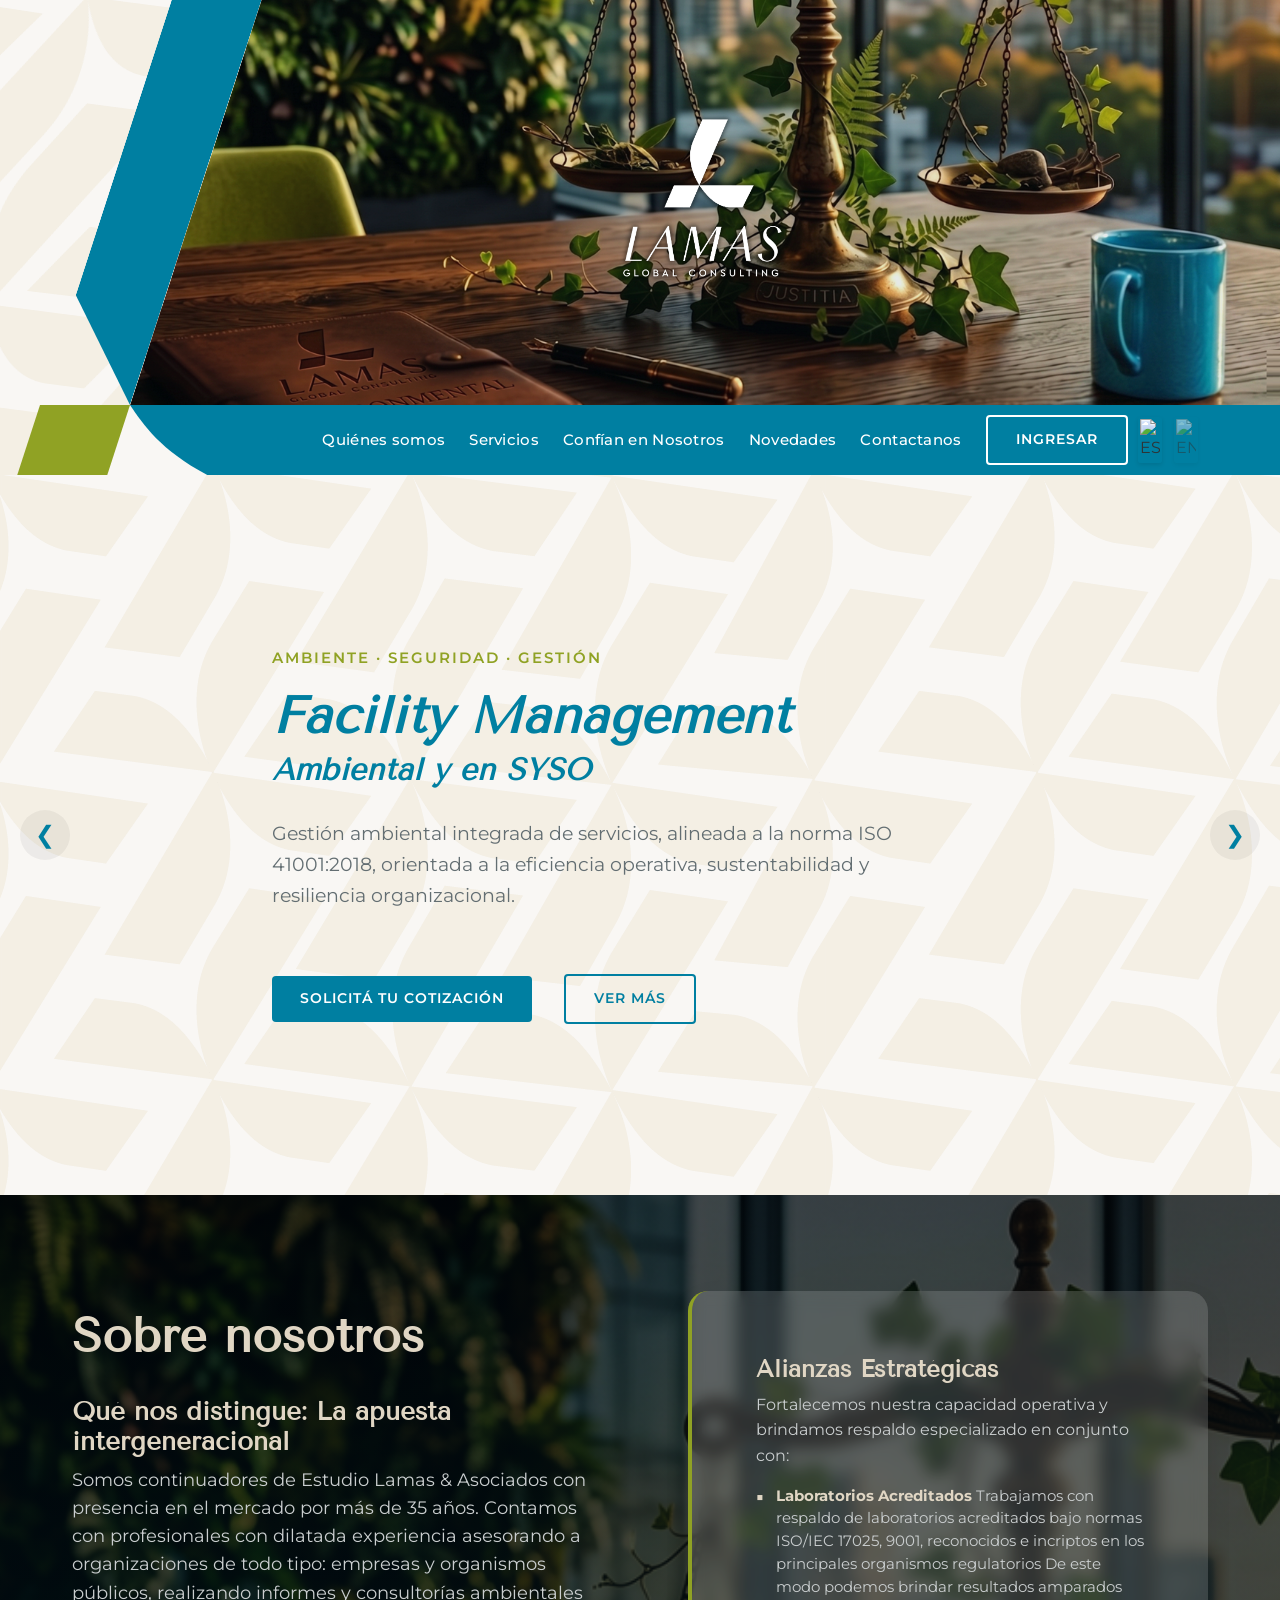
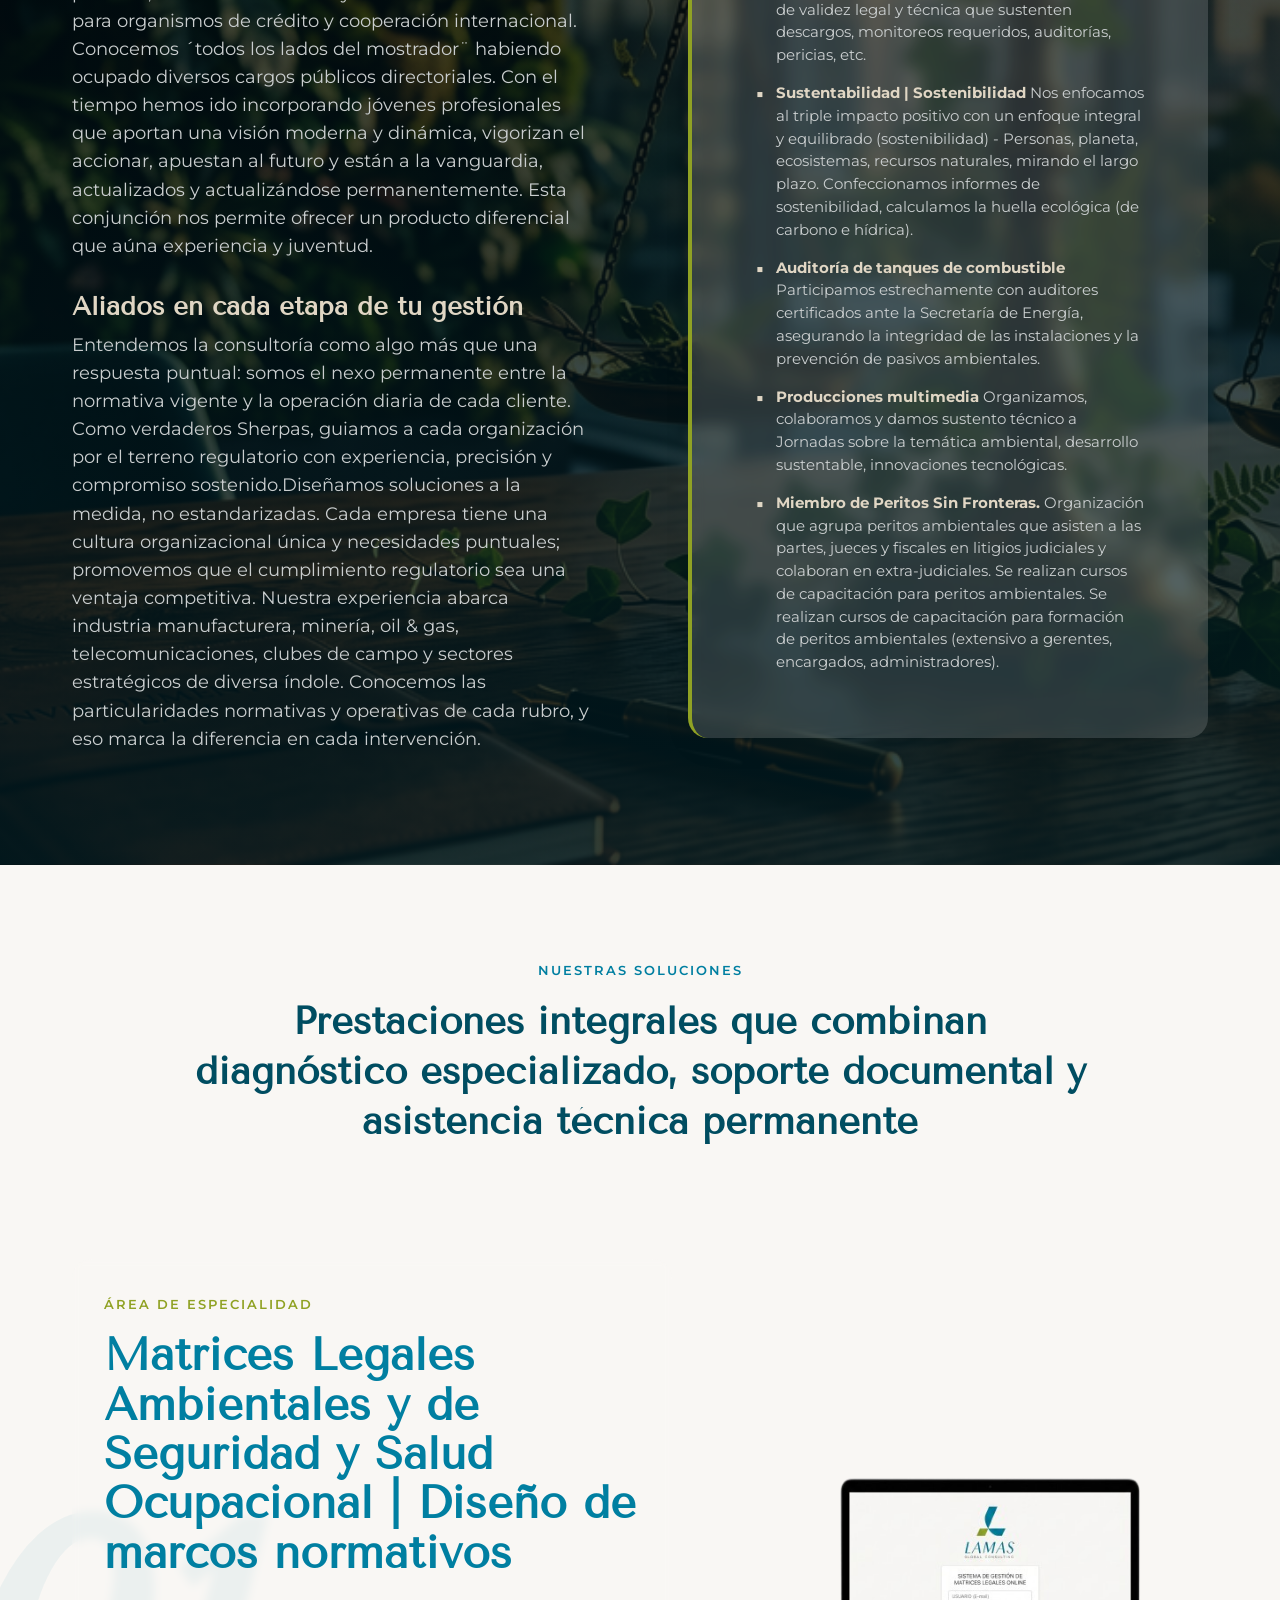
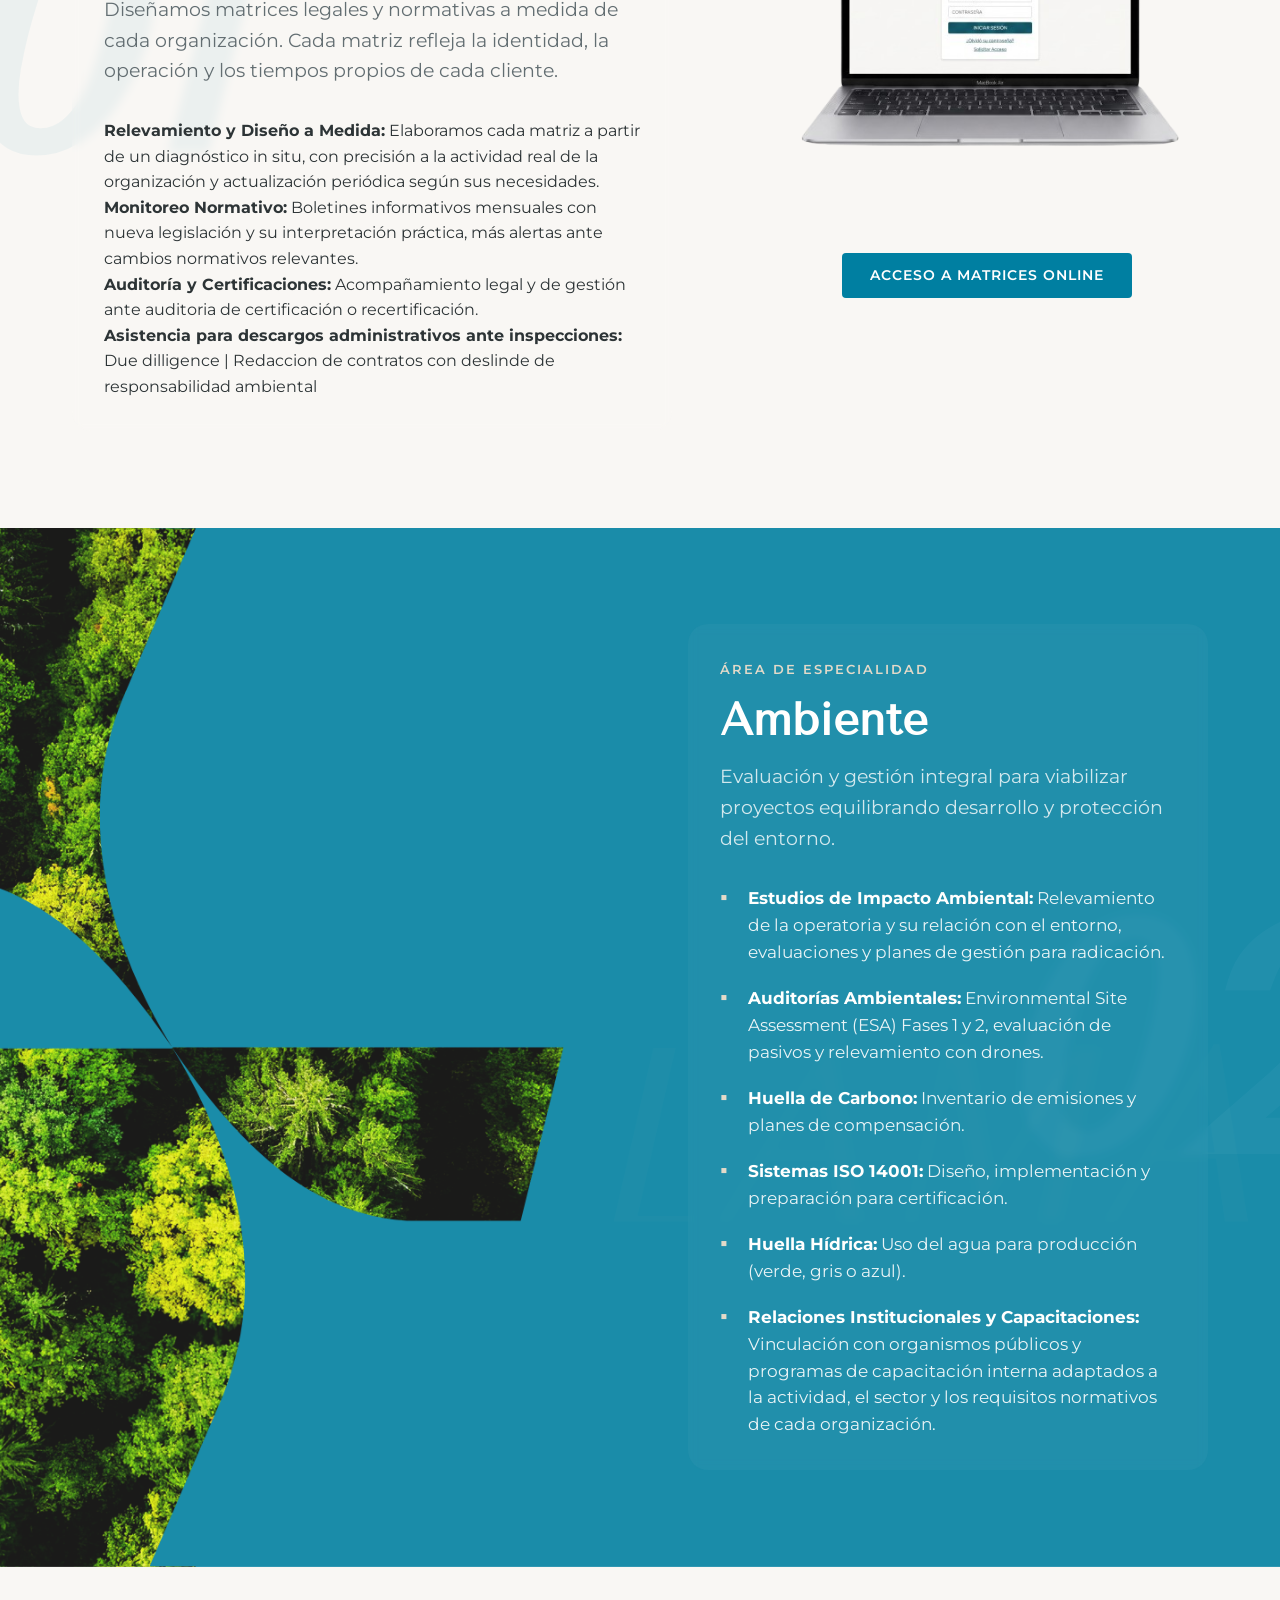
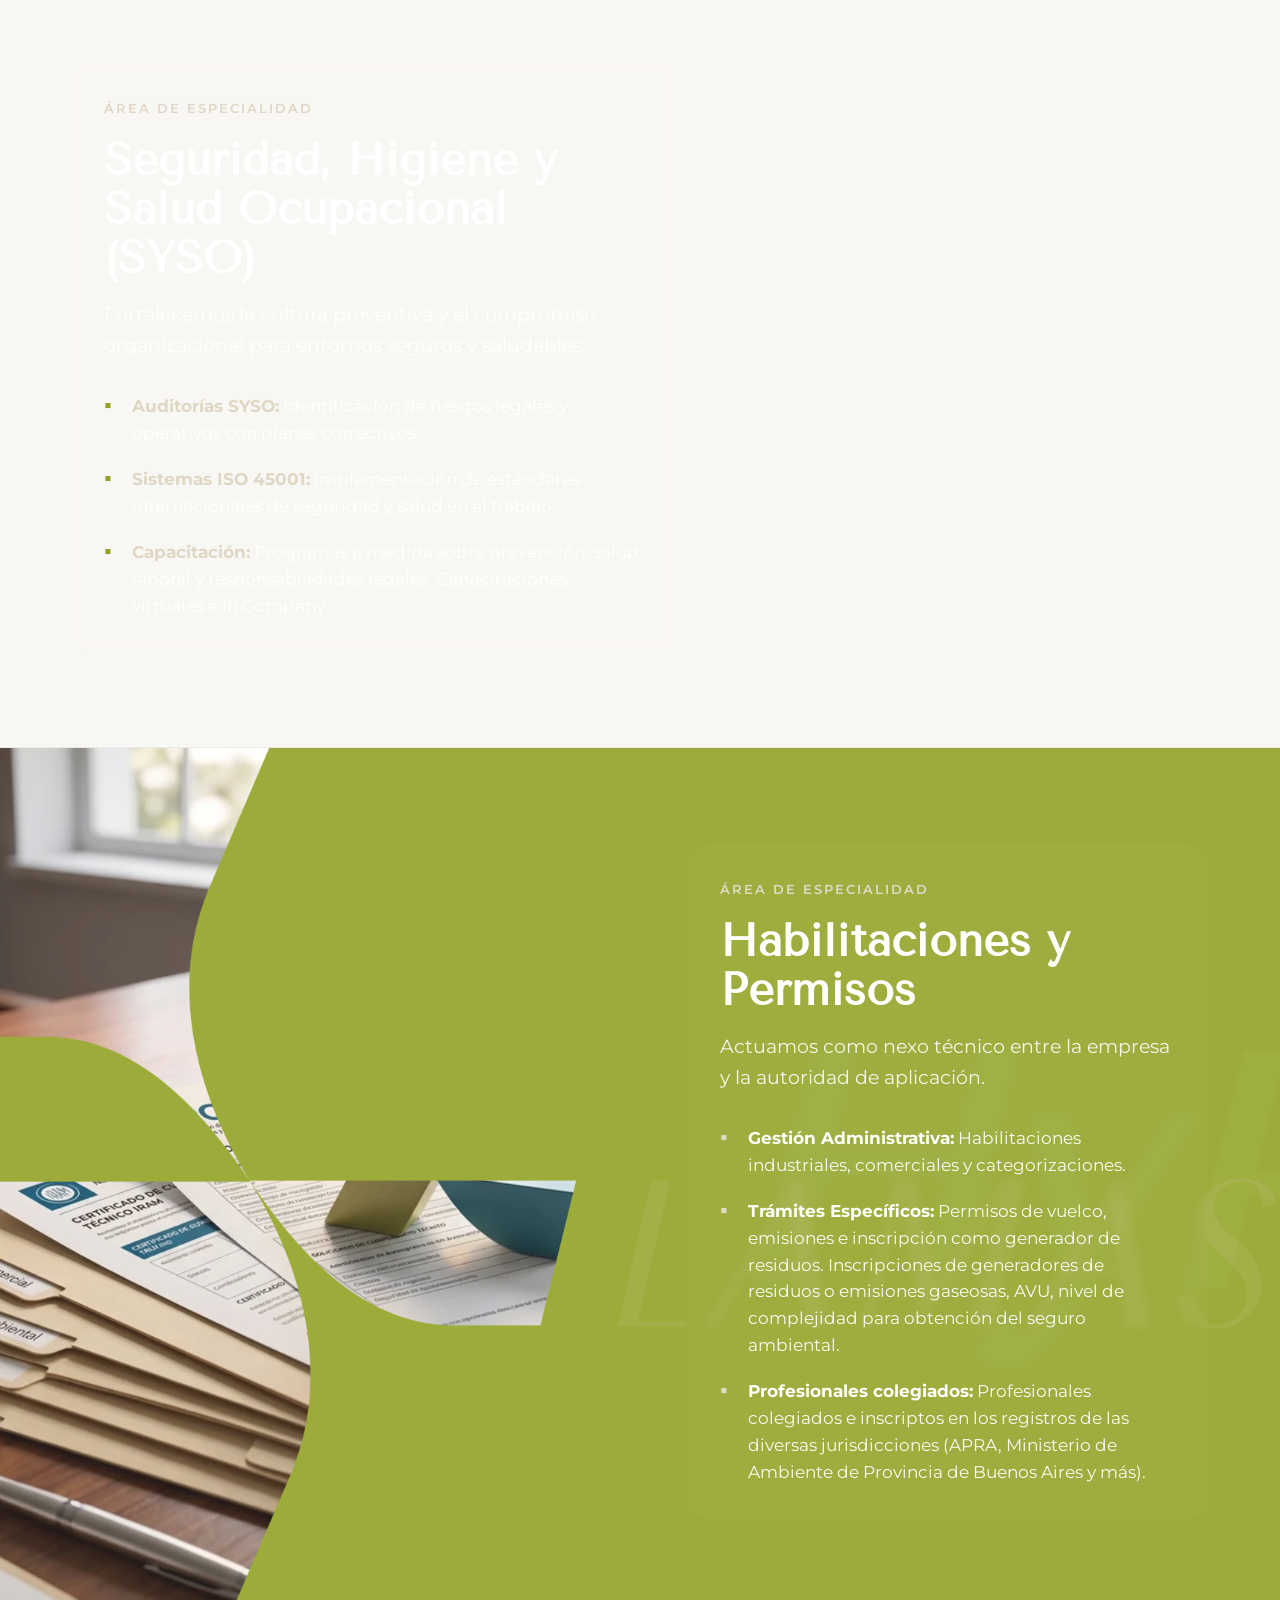
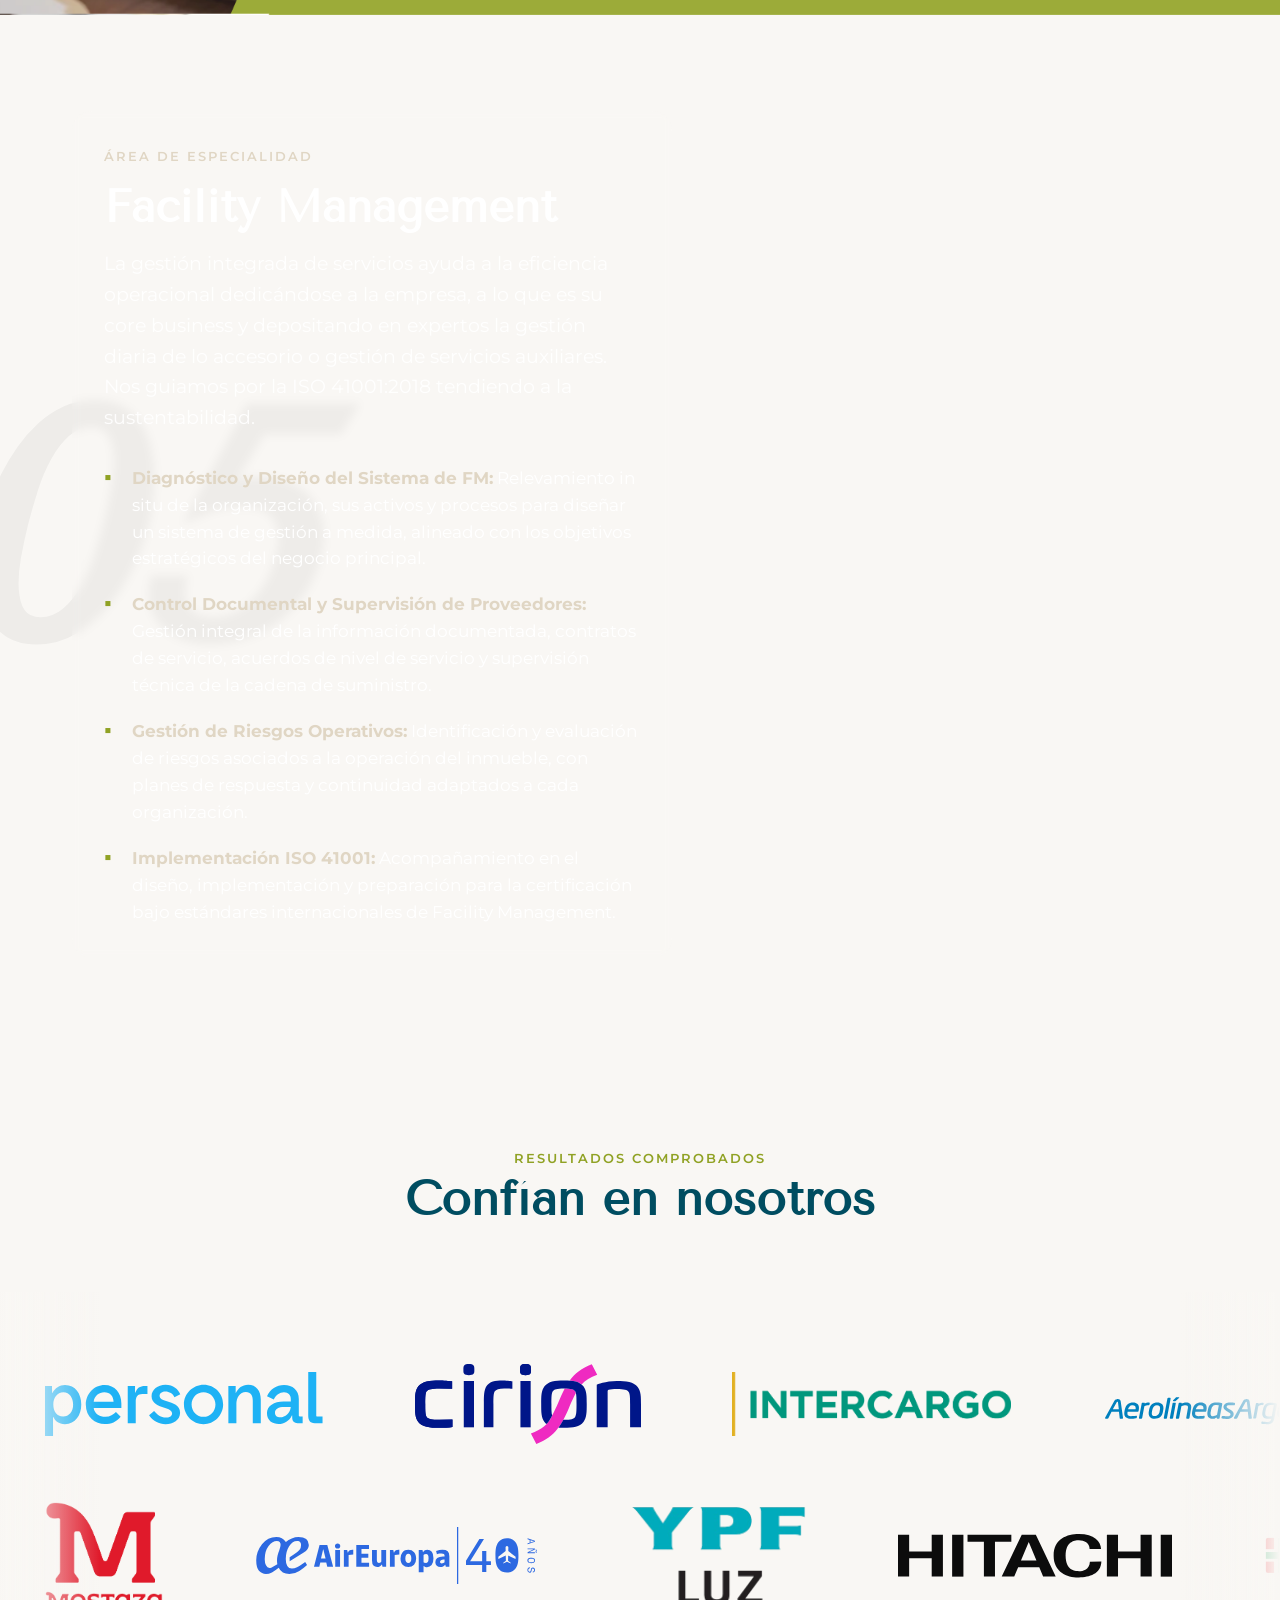
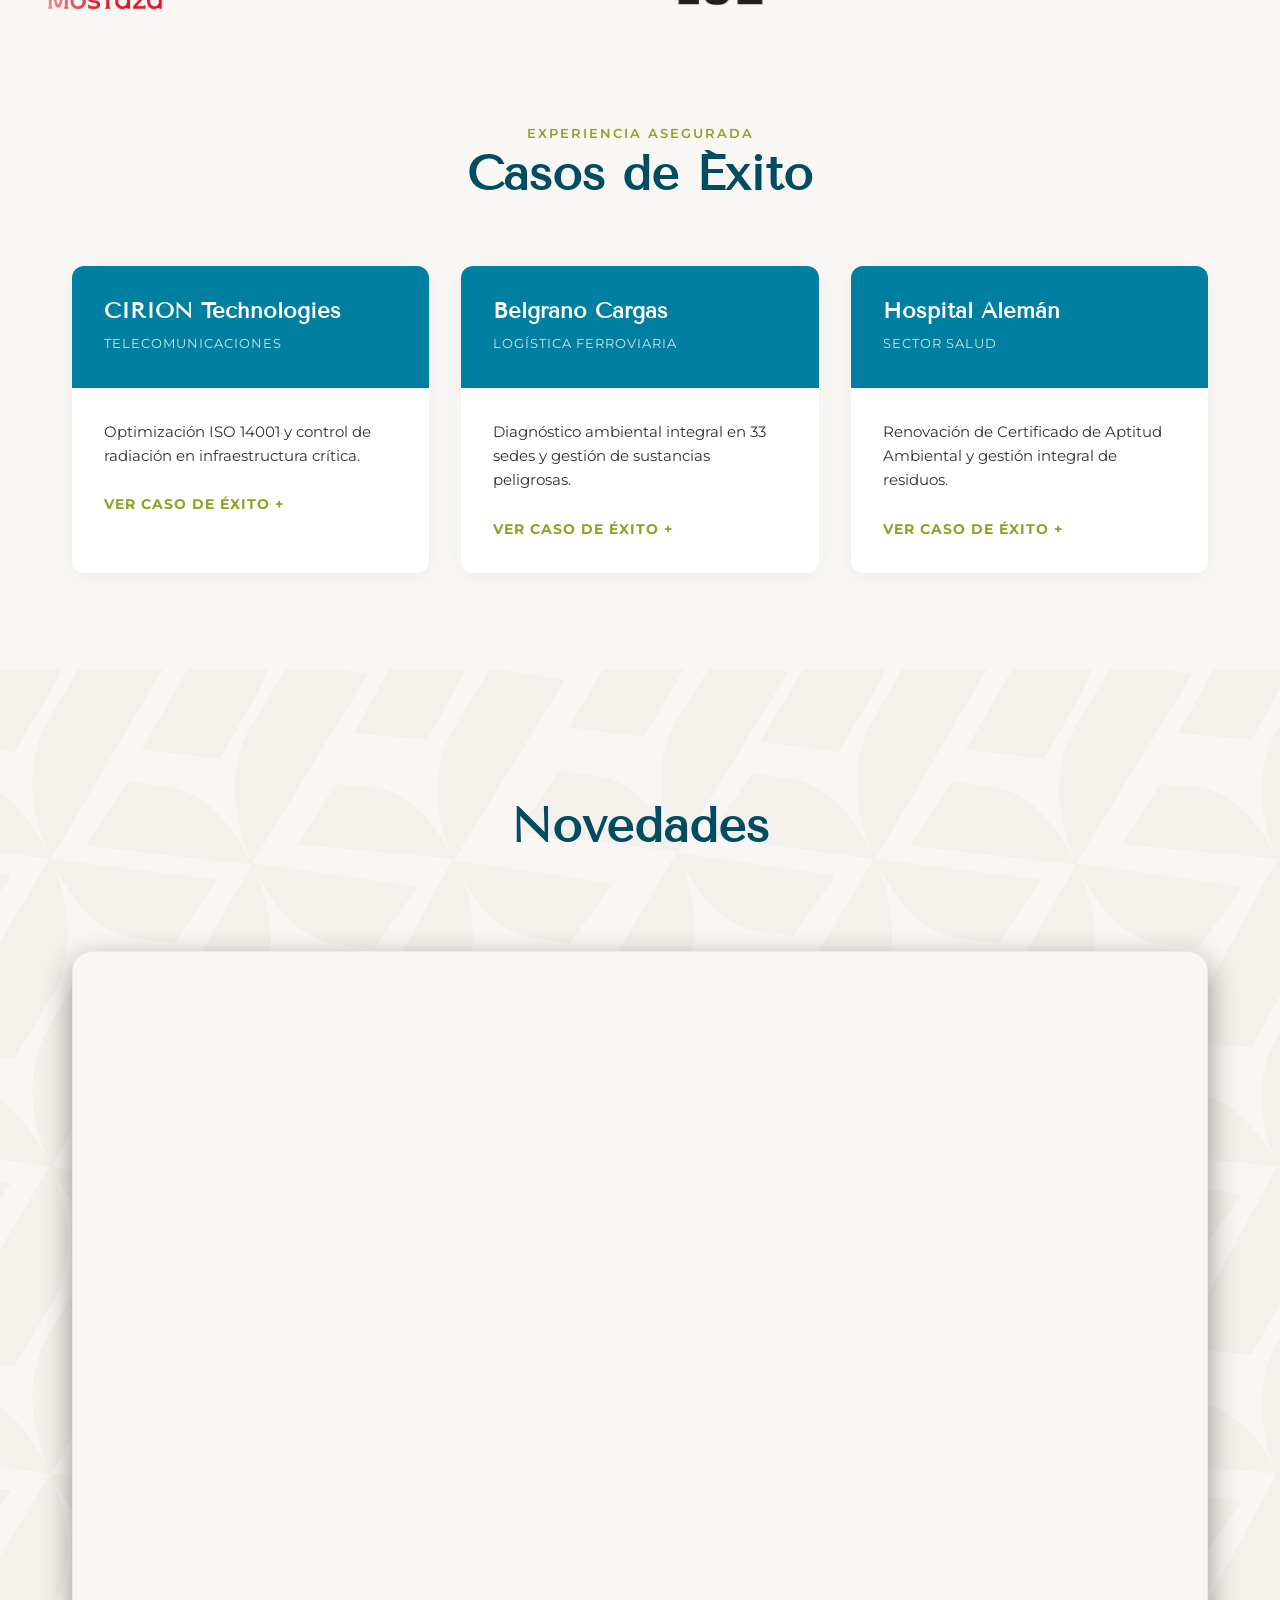
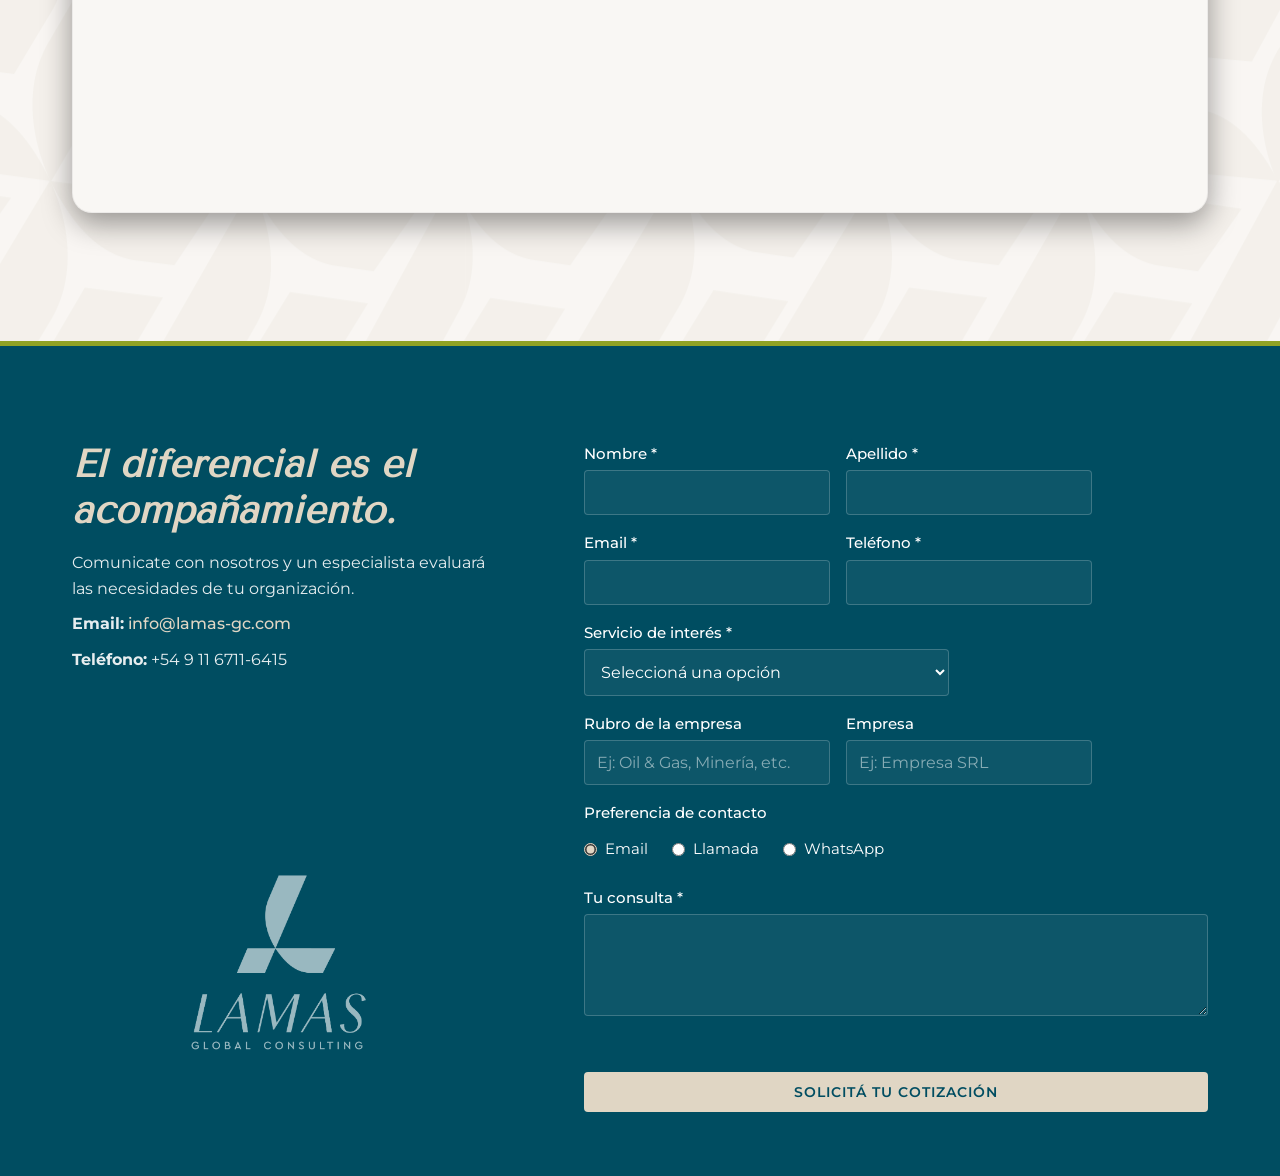
==== commit 0432b716: "Logos de clientes: destacados primero y carrusel que arranca al verse - Personal, Cirion e Intercarg" ====
--- a/index.html
+++ b/index.html
@@ -342,9 +342,11 @@
             <div class="clients-slider-wrapper">
                 
                 <div class="clients-track track-left">
+                    <img class="logo-destacado" src="assets/img/logos/logo_personal.svg" alt="Personal" style="--w:208;--h:48">
+                    <img class="logo-destacado" src="assets/img/logos/logo_cirion.svg" alt="Cirion" style="--w:169;--h:59">
+                    <img class="logo-destacado" src="assets/img/logos/logo_intercargo.png" alt="Intercargo" style="--w:208;--h:48">
                     <img src="assets/img/logos/logo_aerolineas.svg" alt="Aerolíneas Argentinas" style="--w:230;--h:39">
                     <img src="assets/img/logos/logo_agrofacil.png" alt="Agrofacil" style="--w:192;--h:52">
-                    <img src="assets/img/logos/logo_aireuropa.svg" alt="Air Europa" style="--w:213;--h:47">
                     <img src="assets/img/logos/logo_alpes.png" alt="Alpes" style="--w:167;--h:60">
                     <img src="assets/img/logos/logo_aquatherm.png" alt="Aquatherm" style="--w:218;--h:46">
                     <img src="assets/img/logos/logo_arcodisa.png" alt="Arcodisa" style="--w:114;--h:80">
@@ -355,7 +357,6 @@
                     <img src="assets/img/logos/logo_camaraarbitral.png" alt="Cámara Arbitral" style="--w:83;--h:80">
                     <img src="assets/img/logos/logo_cassara.svg" alt="Cassará" style="--w:135;--h:74">
                     <img src="assets/img/logos/logo_cementosavellaneda.svg" alt="Cementos Avellaneda" style="--w:81;--h:80">
-                    <img src="assets/img/logos/logo_cirion.svg" alt="Cirion" style="--w:169;--h:59">
                     <img src="assets/img/logos/logo_clubcampoelmoro.png" alt="Club Campo El Moro" style="--w:80;--h:80">
                     <img src="assets/img/logos/logo_cooprogetti.png" alt="Cooprogetti" style="--w:219;--h:46">
                     <img src="assets/img/logos/logo_cushman.png" alt="Cushman & Wakefield" style="--w:211;--h:47">
@@ -372,10 +373,12 @@
                     <img src="assets/img/logos/logo_haustralis.png" alt="Hotel Australis" style="--w:173;--h:58">
                     <img src="assets/img/logos/logo_hdavinci.png" alt="Hotel Da Vinci" style="--w:184;--h:54">
                     <img src="assets/img/logos/logo_heiltrailer.png" alt="Heil Trailer" style="--w:175;--h:57">
-                    
+
+                    <img class="logo-destacado" src="assets/img/logos/logo_personal.svg" alt="Personal" style="--w:208;--h:48">
+                    <img class="logo-destacado" src="assets/img/logos/logo_cirion.svg" alt="Cirion" style="--w:169;--h:59">
+                    <img class="logo-destacado" src="assets/img/logos/logo_intercargo.png" alt="Intercargo" style="--w:208;--h:48">
                     <img src="assets/img/logos/logo_aerolineas.svg" alt="Aerolíneas Argentinas" style="--w:230;--h:39">
                     <img src="assets/img/logos/logo_agrofacil.png" alt="Agrofacil" style="--w:192;--h:52">
-                    <img src="assets/img/logos/logo_aireuropa.svg" alt="Air Europa" style="--w:213;--h:47">
                     <img src="assets/img/logos/logo_alpes.png" alt="Alpes" style="--w:167;--h:60">
                     <img src="assets/img/logos/logo_aquatherm.png" alt="Aquatherm" style="--w:218;--h:46">
                     <img src="assets/img/logos/logo_arcodisa.png" alt="Arcodisa" style="--w:114;--h:80">
@@ -386,7 +389,6 @@
                     <img src="assets/img/logos/logo_camaraarbitral.png" alt="Cámara Arbitral" style="--w:83;--h:80">
                     <img src="assets/img/logos/logo_cassara.svg" alt="Cassará" style="--w:135;--h:74">
                     <img src="assets/img/logos/logo_cementosavellaneda.svg" alt="Cementos Avellaneda" style="--w:81;--h:80">
-                    <img src="assets/img/logos/logo_cirion.svg" alt="Cirion" style="--w:169;--h:59">
                     <img src="assets/img/logos/logo_clubcampoelmoro.png" alt="Club Campo El Moro" style="--w:80;--h:80">
                     <img src="assets/img/logos/logo_cooprogetti.png" alt="Cooprogetti" style="--w:219;--h:46">
                     <img src="assets/img/logos/logo_cushman.png" alt="Cushman & Wakefield" style="--w:211;--h:47">
@@ -406,10 +408,12 @@
                 </div>
 
                 <div class="clients-track track-right">
+                    <img class="logo-destacado" src="assets/img/logos/logo_mostaza.png" alt="Mostaza" style="--w:88;--h:80">
+                    <img class="logo-destacado" src="assets/img/logos/logo_aireuropa.svg" alt="Air Europa" style="--w:213;--h:47">
+                    <img class="logo-destacado" src="assets/img/logos/logo_ypfluz.png" alt="YPF Luz" style="--w:132;--h:76">
                     <img src="assets/img/logos/logo_hitachi.svg" alt="Hitachi" style="--w:230;--h:37">
                     <img src="assets/img/logos/logo_hitaliano.png" alt="Hospital Italiano" style="--w:230;--h:34">
                     <img src="assets/img/logos/logo_hpv.png" alt="HPV" style="--w:161;--h:62">
-                    <img src="assets/img/logos/logo_intercargo.png" alt="Intercargo" style="--w:208;--h:48">
                     <img src="assets/img/logos/logo_interfarma.png" alt="Interfarma" style="--w:221;--h:45">
                     <img src="assets/img/logos/logo_javifer.png" alt="Javifer" style="--w:174;--h:57">
                     <img src="assets/img/logos/logo_lanin.png" alt="Lanin" style="--w:129;--h:78">
@@ -418,9 +422,7 @@
                     <img src="assets/img/logos/logo_liberline.png" alt="Liberline" style="--w:230;--h:38">
                     <img src="assets/img/logos/logo_maxpinturas.png" alt="Max Pinturas" style="--w:161;--h:62">
                     <img src="assets/img/logos/logo_metropol.svg" alt="Metropol" style="--w:201;--h:50">
-                    <img src="assets/img/logos/logo_mostaza.png" alt="Mostaza" style="--w:88;--h:80">
                     <img src="assets/img/logos/logo_motomel.png" alt="Motomel" style="--w:163;--h:61">
-                    <img src="assets/img/logos/logo_personal.svg" alt="Personal" style="--w:208;--h:48">
                     <img src="assets/img/logos/logo_picanuelas.png" alt="Parque Ind Cañuelas" style="--w:230;--h:38">
                     <img src="assets/img/logos/logo_pintlogistics.png" alt="Point Logistics" style="--w:182;--h:55">
                     <img src="assets/img/logos/logo_prohygiene.svg" alt="Prohygiene" style="--w:210;--h:48">
@@ -434,12 +436,13 @@
                     <img src="assets/img/logos/logo_valo.svg" alt="Banco de Valores" style="--w:172;--h:58">
                     <img src="assets/img/logos/logo_vtal.png" alt="VTAL" style="--w:117;--h:80">
                     <img src="assets/img/logos/logo_wurth.svg" alt="Wurth" style="--w:216;--h:46">
-                    <img src="assets/img/logos/logo_ypfluz.png" alt="YPF Luz" style="--w:132;--h:76">
-
+
+                    <img class="logo-destacado" src="assets/img/logos/logo_mostaza.png" alt="Mostaza" style="--w:88;--h:80">
+                    <img class="logo-destacado" src="assets/img/logos/logo_aireuropa.svg" alt="Air Europa" style="--w:213;--h:47">
+                    <img class="logo-destacado" src="assets/img/logos/logo_ypfluz.png" alt="YPF Luz" style="--w:132;--h:76">
                     <img src="assets/img/logos/logo_hitachi.svg" alt="Hitachi" style="--w:230;--h:37">
                     <img src="assets/img/logos/logo_hitaliano.png" alt="Hospital Italiano" style="--w:230;--h:34">
                     <img src="assets/img/logos/logo_hpv.png" alt="HPV" style="--w:161;--h:62">
-                    <img src="assets/img/logos/logo_intercargo.png" alt="Intercargo" style="--w:208;--h:48">
                     <img src="assets/img/logos/logo_interfarma.png" alt="Interfarma" style="--w:221;--h:45">
                     <img src="assets/img/logos/logo_javifer.png" alt="Javifer" style="--w:174;--h:57">
                     <img src="assets/img/logos/logo_lanin.png" alt="Lanin" style="--w:129;--h:78">
@@ -448,9 +451,7 @@
                     <img src="assets/img/logos/logo_liberline.png" alt="Liberline" style="--w:230;--h:38">
                     <img src="assets/img/logos/logo_maxpinturas.png" alt="Max Pinturas" style="--w:161;--h:62">
                     <img src="assets/img/logos/logo_metropol.svg" alt="Metropol" style="--w:201;--h:50">
-                    <img src="assets/img/logos/logo_mostaza.png" alt="Mostaza" style="--w:88;--h:80">
                     <img src="assets/img/logos/logo_motomel.png" alt="Motomel" style="--w:163;--h:61">
-                    <img src="assets/img/logos/logo_personal.svg" alt="Personal" style="--w:208;--h:48">
                     <img src="assets/img/logos/logo_picanuelas.png" alt="Parque Ind Cañuelas" style="--w:230;--h:38">
                     <img src="assets/img/logos/logo_pintlogistics.png" alt="Point Logistics" style="--w:182;--h:55">
                     <img src="assets/img/logos/logo_prohygiene.svg" alt="Prohygiene" style="--w:210;--h:48">
@@ -464,7 +465,6 @@
                     <img src="assets/img/logos/logo_valo.svg" alt="Banco de Valores" style="--w:172;--h:58">
                     <img src="assets/img/logos/logo_vtal.png" alt="VTAL" style="--w:117;--h:80">
                     <img src="assets/img/logos/logo_wurth.svg" alt="Wurth" style="--w:216;--h:46">
-                    <img src="assets/img/logos/logo_ypfluz.png" alt="YPF Luz" style="--w:132;--h:76">
                 </div>
 
             </div>
--- a/assets/css/style.css
+++ b/assets/css/style.css
@@ -645,7 +645,7 @@
    del track mide exactamente un set de logos y el loop translateX(-50%)
    no da saltos. */
 .clients-track {
-    --logo-scale: 1;
+    --logo-scale: 1.2;
 }
 .clients-track img {
     display: block;
@@ -657,6 +657,18 @@
     flex-shrink: 0;
 }
 
+/* Logos destacados (los primeros de cada fila): un 12% más grandes */
+.clients-track img.logo-destacado {
+    width: calc(var(--w, 180) * var(--logo-scale) * 1.12px);
+    height: calc(var(--h, 60) * var(--logo-scale) * 1.12px);
+}
+
+/* El JS pausa el carrusel hasta que la sección entra en pantalla, así los
+   destacados se ven primero. Sin JS, el carrusel corre igual que siempre. */
+.clients-slider-wrapper.is-waiting .clients-track {
+    animation-play-state: paused;
+}
+
 /* Ajuste para pantallas pequeñas */
 @media (max-width: 768px) {
     .clients-slider-wrapper {
@@ -667,7 +679,7 @@
         width: 50px;
     }
     .clients-track {
-        --logo-scale: 0.72;
+        --logo-scale: 0.85;
     }
     .clients-track img {
         padding: 0 25px;      /* 50px entre logos */
